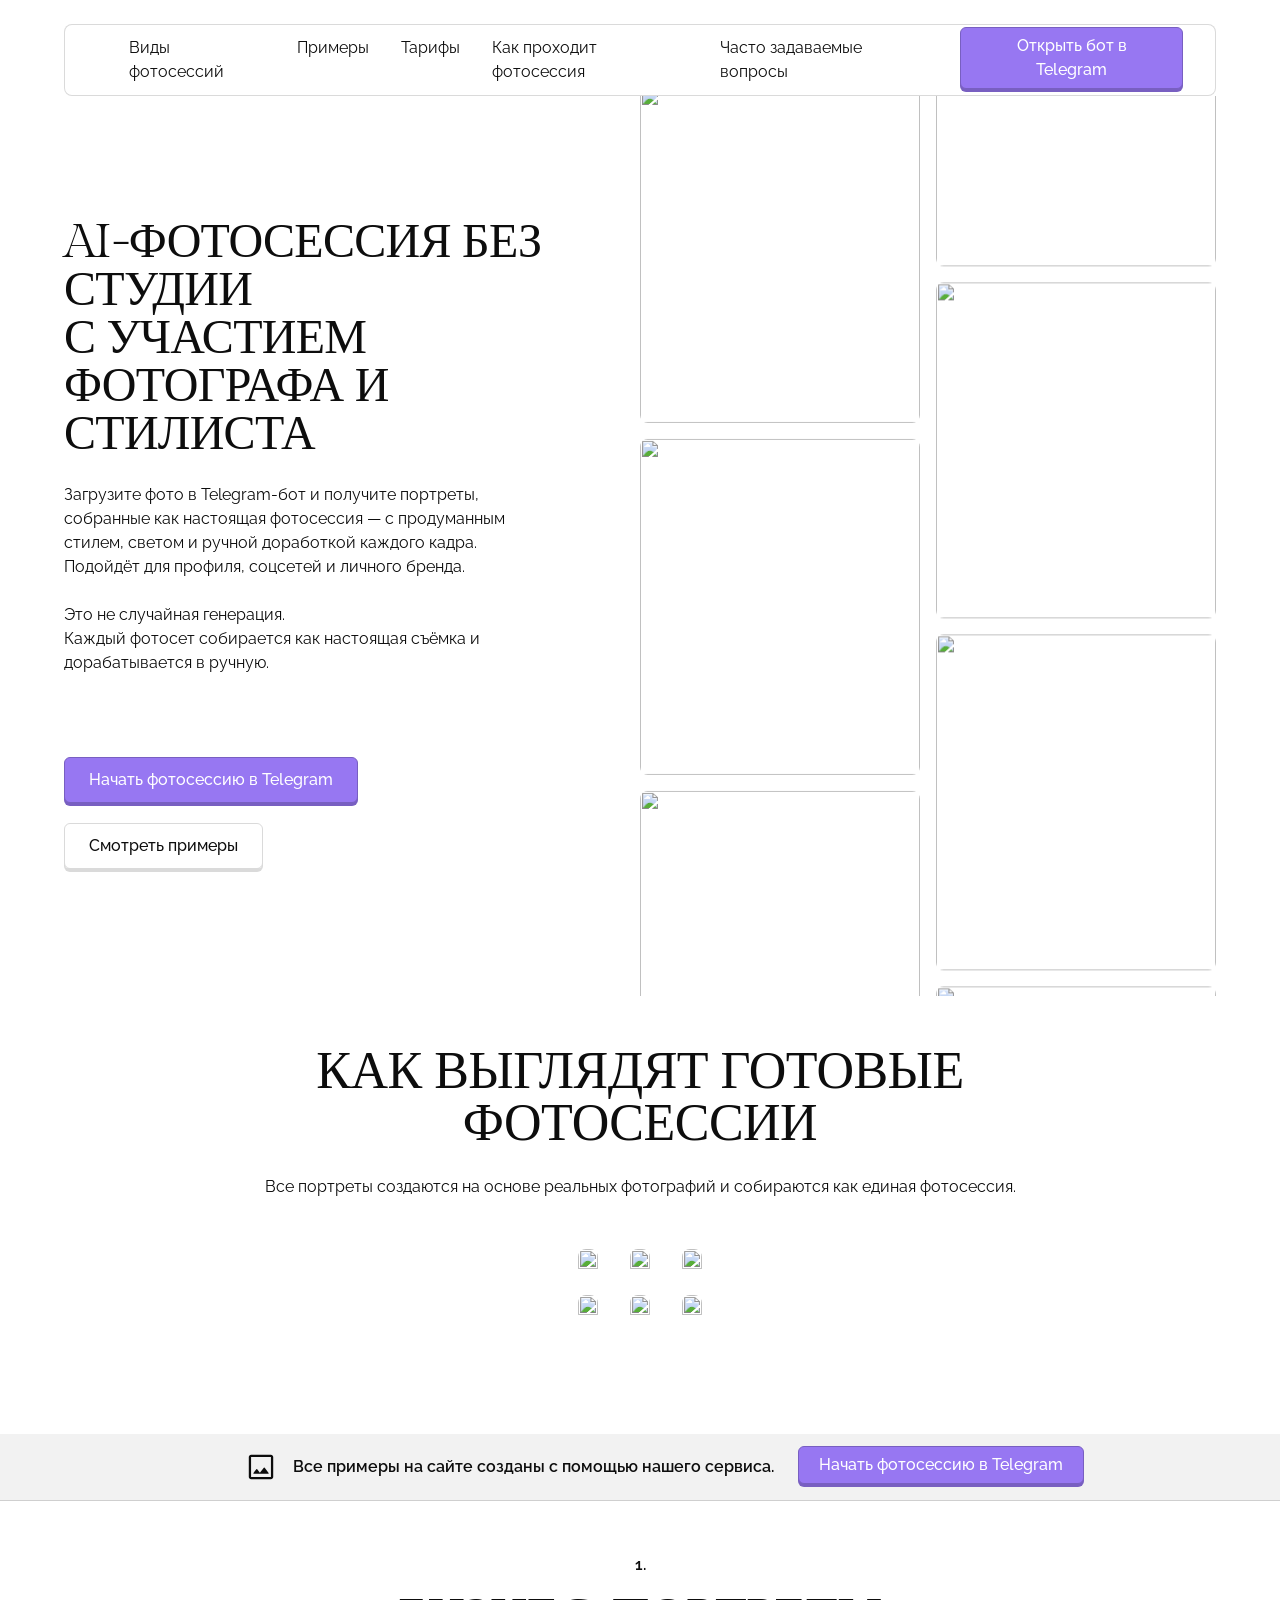
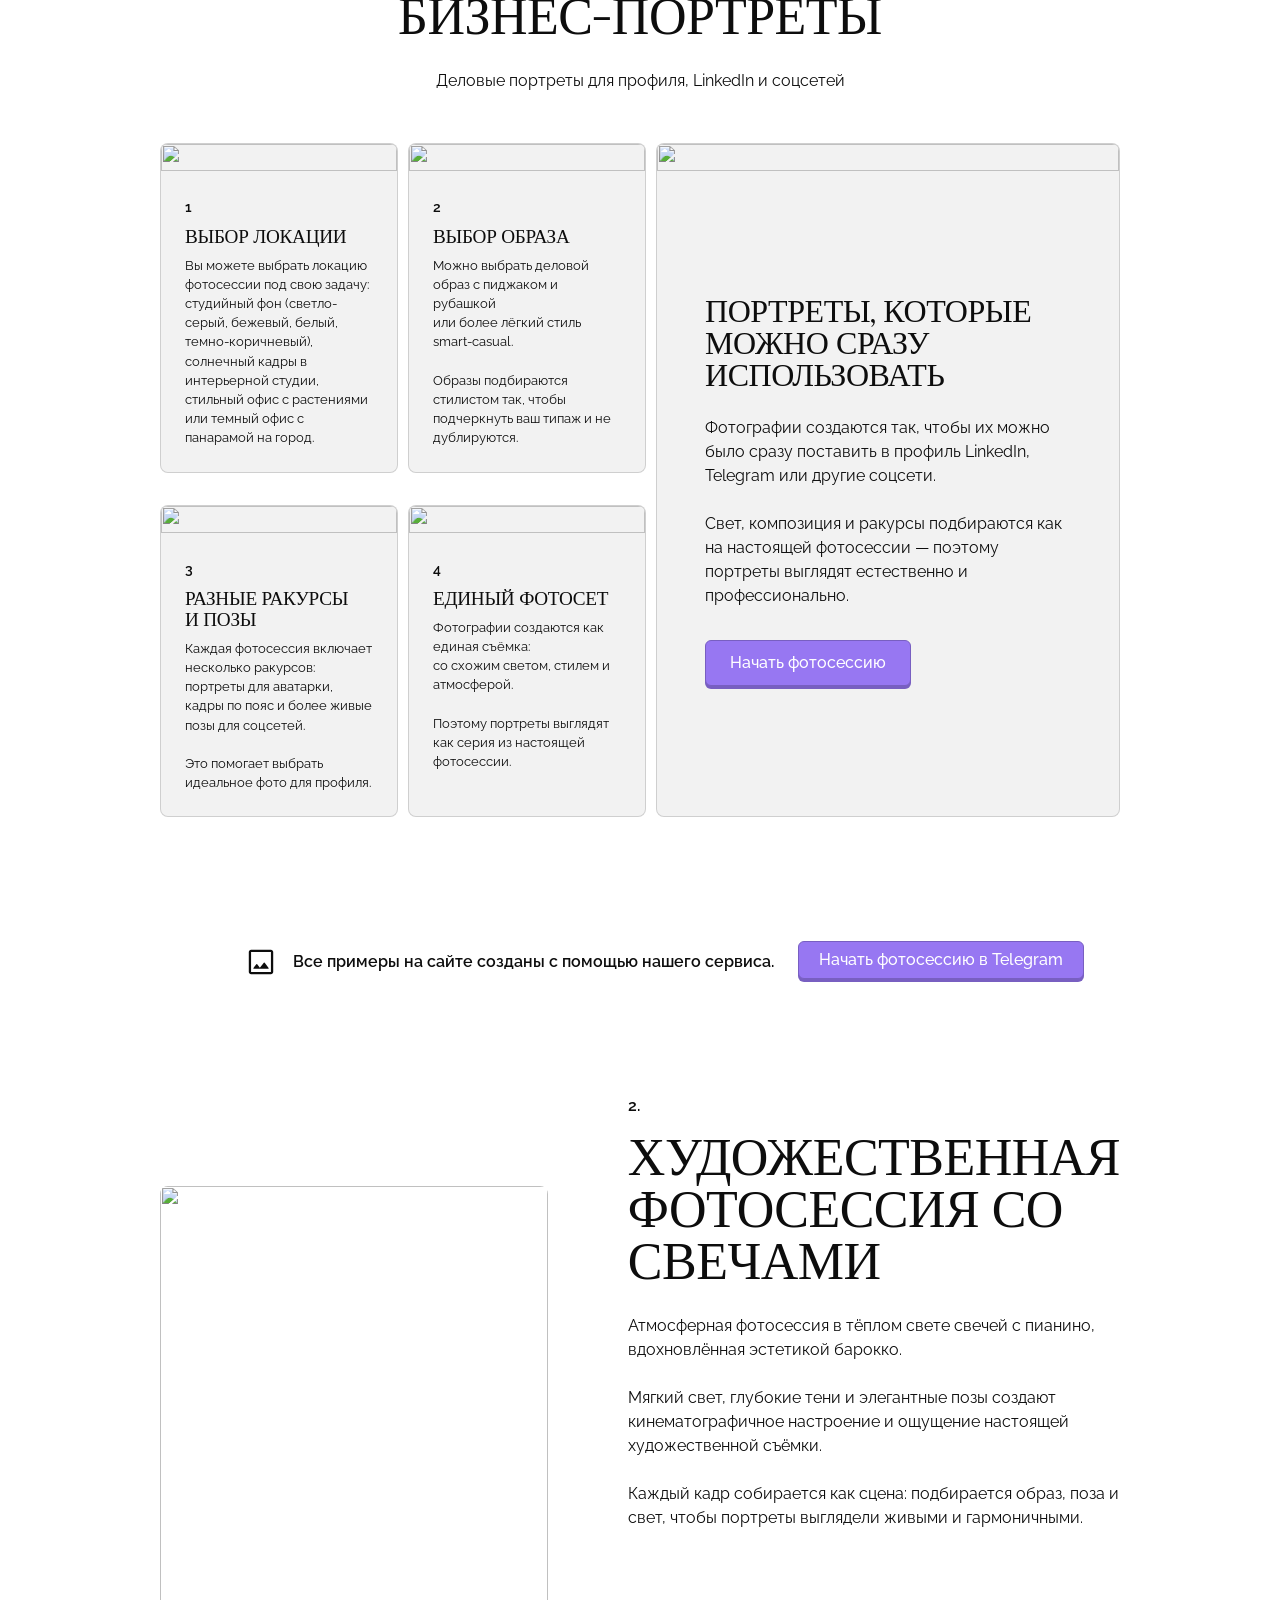
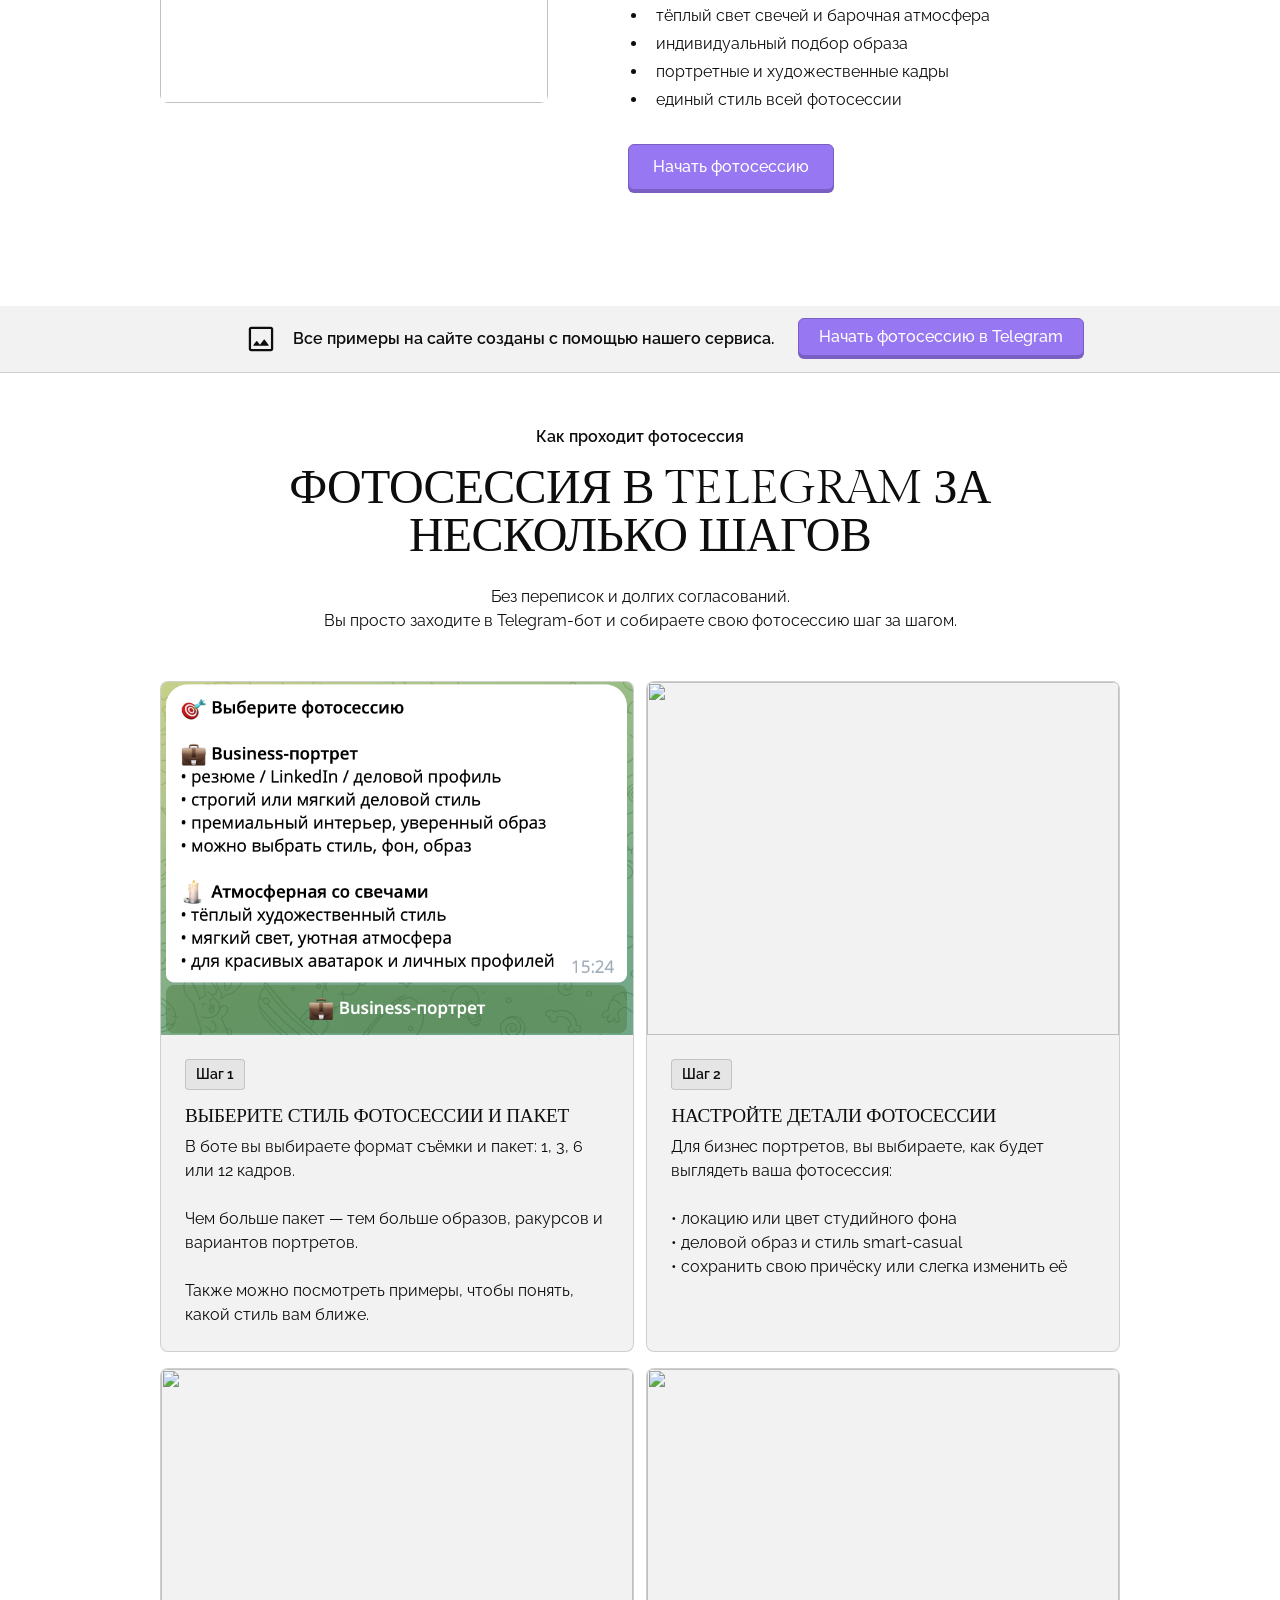
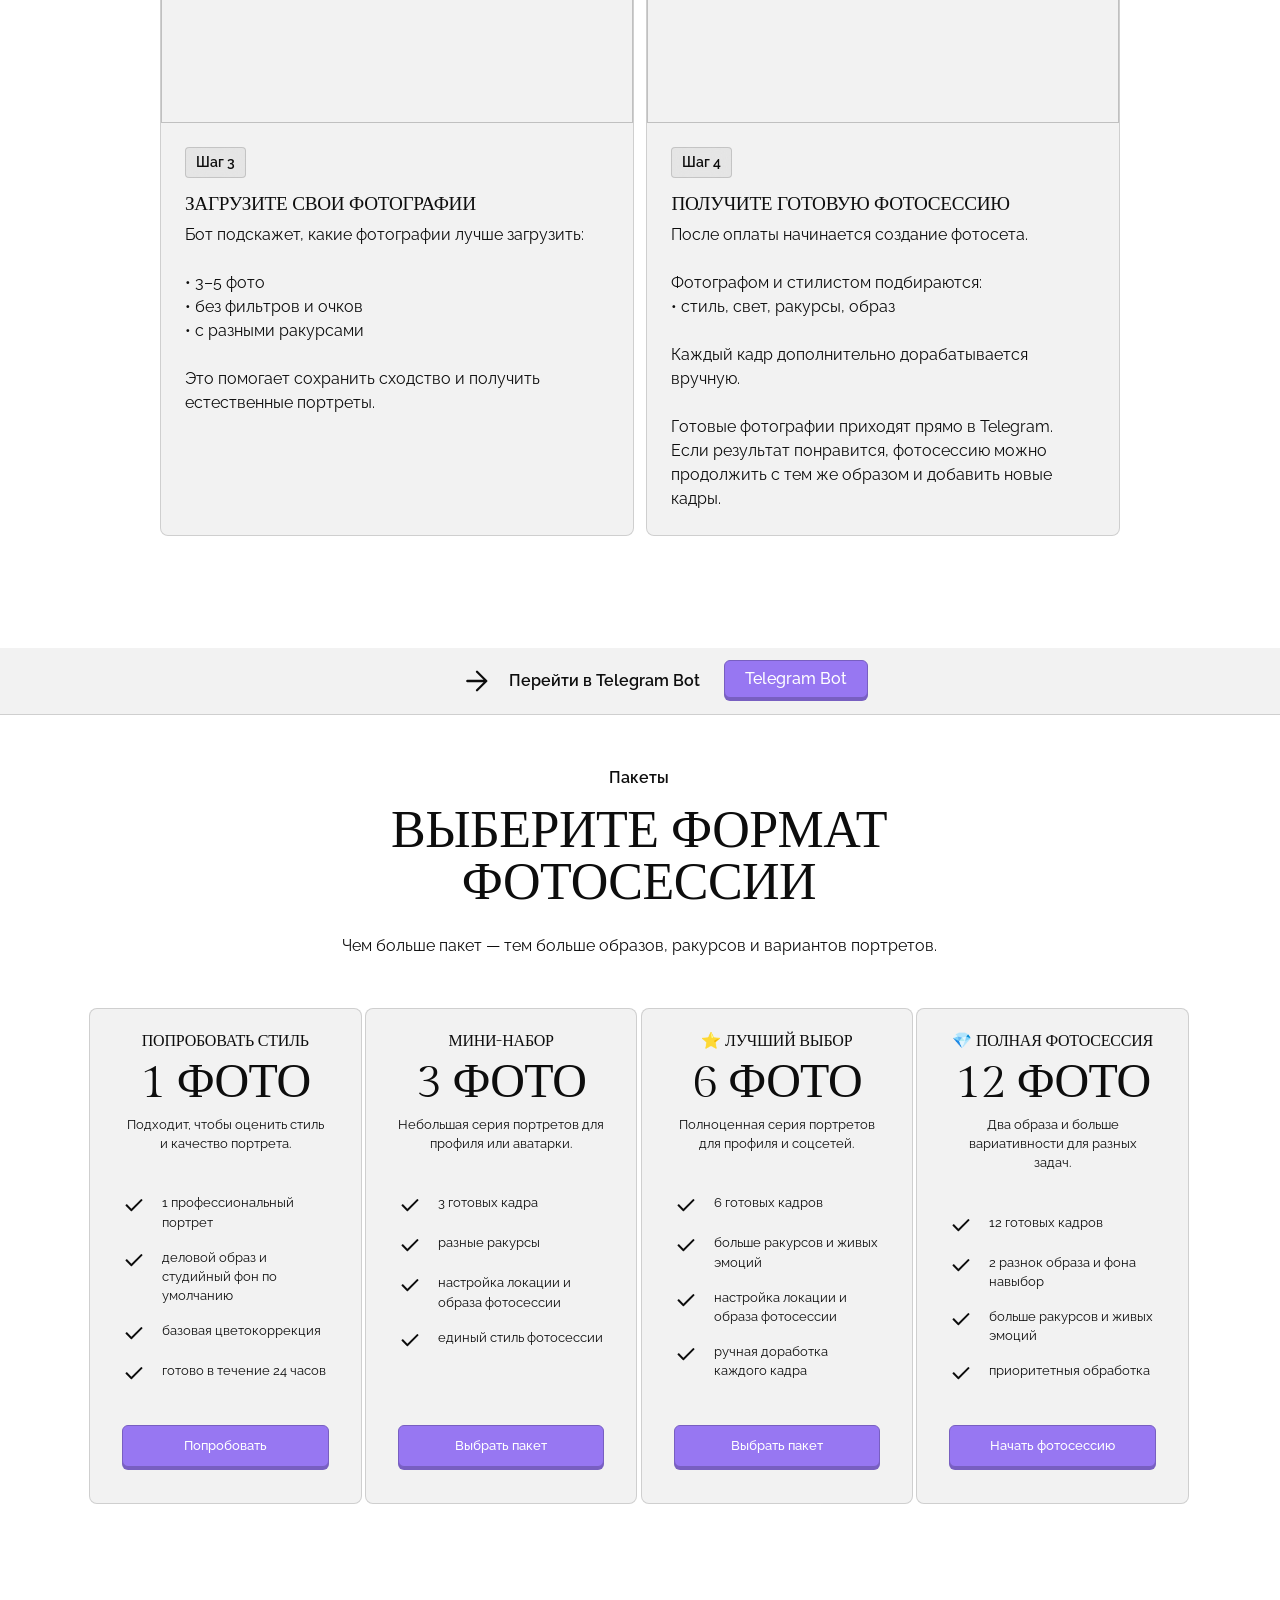
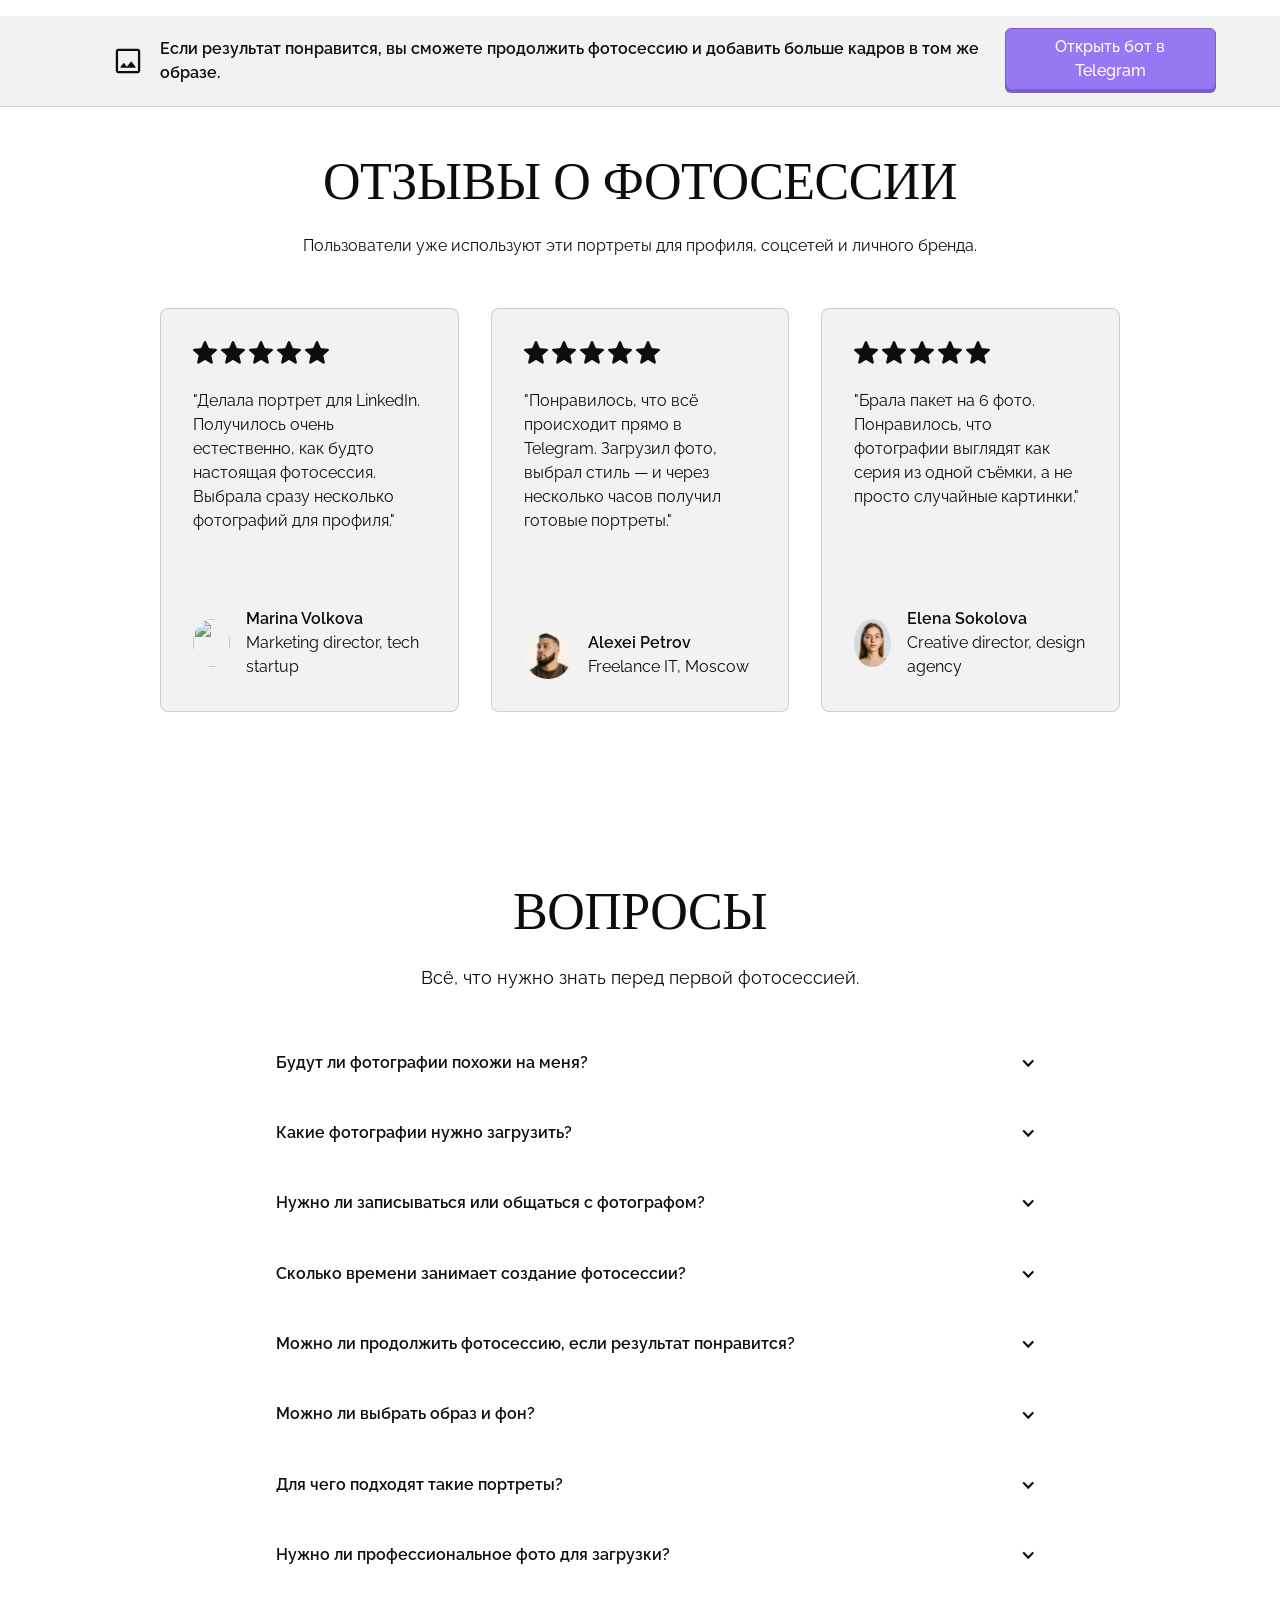
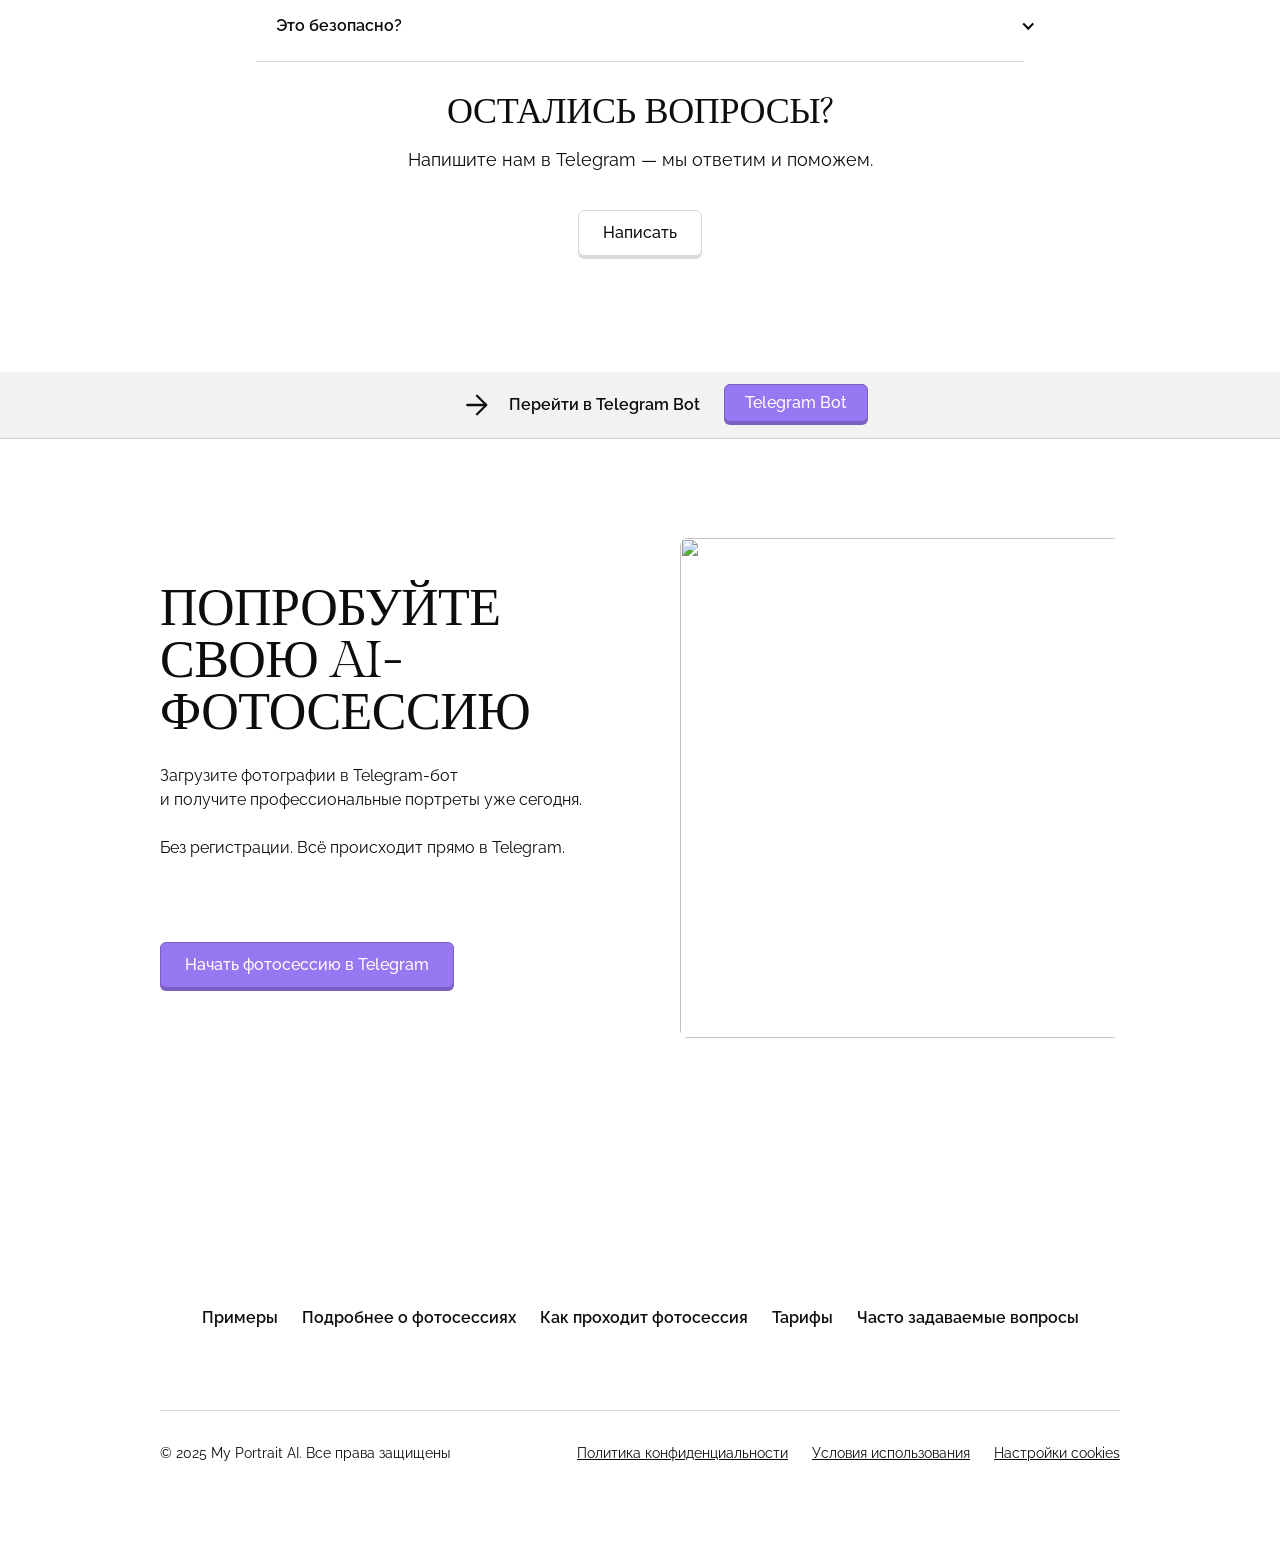
==== index.html @ 707c8210 "first commit" ====
<!doctype html>
<!-- saved from url=(0050)https://ekaterinas-sublime-site-4357b6.webflow.io/ -->
<html
  data-wf-domain="ekaterinas-sublime-site-4357b6.webflow.io"
  data-wf-page="69b23bfc92235defbf7c71d0"
  data-wf-site="69b23bfb92235defbf7c718c"
  data-wf-status="1"
  class="w-mod-js w-mod-ix w-mod-ix3"
>
  <head>
    <meta http-equiv="Content-Type" content="text/html; charset=UTF-8" />
    <style>
      .wf-force-outline-none[tabindex="-1"]:focus {
        outline: none;
      }
    </style>
    <title>Екатерина's Sublime Site</title>
    <meta content="width=device-width, initial-scale=1" name="viewport" />
    <meta content="Webflow" name="generator" />
    <link
      href="./Екатерина&#39;s Sublime Site_files/ekaterinas-sublime-site-4357b6.webflow.shared.d69b3212a.css"
      rel="stylesheet"
      type="text/css"
      integrity="sha384-1psyEqMc+QN7KKIRLb9+osqgpLfpocuu9thCKETKTWvB2XGjxds3gNKUhiPZKUjK"
      crossorigin="anonymous"
    />
    <script type="text/javascript">
      !(function (o, c) {
        var n = c.documentElement,
          t = " w-mod-";
        ((n.className += t + "js"),
          ("ontouchstart" in o ||
            (o.DocumentTouch && c instanceof DocumentTouch)) &&
            (n.className += t + "touch"));
      })(window, document);
    </script>
    <link
      href="https://cdn.prod.website-files.com/69b23bfb92235defbf7c718c/69b23bfc92235defbf7c7219_favicon.png"
      rel="shortcut icon"
      type="image/x-icon"
    />
    <link
      href="https://cdn.prod.website-files.com/69b23bfb92235defbf7c718c/69b23bfc92235defbf7c721a_webclip.png"
      rel="apple-touch-icon"
    />
    <!-- Keep this css code to improve the font quality-->
    <style>
      * {
        -webkit-font-smoothing: antialiased;
        -moz-osx-font-smoothing: grayscale;
        -o-font-smoothing: antialiased;
      }
    </style>
  </head>
  <body>
    <div class="page-wrapper">
      <div class="global-styles">
        <div class="style-overrides w-embed">
          <style>
            /* Ensure all elements inherit the color from its parent */
            a,
            .w-input,
            .w-select,
            .w-tab-link,
            .w-nav-link,
            .w-nav-brand,
            .w-dropdown-btn,
            .w-dropdown-toggle,
            .w-slider-arrow-left,
            .w-slider-arrow-right,
            .w-dropdown-link {
              color: inherit;
              text-decoration: inherit;
              font-size: inherit;
            }

            /* Focus state style for keyboard navigation for the focusable elements */
            *[tabindex]:focus-visible,
            input[type="file"]:focus-visible {
              outline: 0.125rem solid #4d65ff;
              outline-offset: 0.125rem;
            }

            /* Get rid of top margin on first element in any rich text element */
            .w-richtext > :not(div):first-child,
            .w-richtext > div:first-child > :first-child {
              margin-top: 0 !important;
            }

            /* Get rid of bottom margin on last element in any rich text element */
            .w-richtext > :last-child,
            .w-richtext ol li:last-child,
            .w-richtext ul li:last-child {
              margin-bottom: 0 !important;
            }

            /* Prevent all click and hover interaction with an element */
            .pointer-events-off {
              pointer-events: none;
            }

            /* Enables all click and hover interaction with an element */
            .pointer-events-on {
              pointer-events: auto;
            }

            /* Create a class of .div-square which maintains a 1:1 dimension of a div */
            .div-square::after {
              content: "";
              display: block;
              padding-bottom: 100%;
            }

            /* Make sure containers never lose their center alignment */
            .container-medium,
            .container-small,
            .container-large {
              margin-right: auto !important;
              margin-left: auto !important;
            }

            /* Apply "..." after 3 lines of text */
            .text-style-3lines {
              display: -webkit-box;
              overflow: hidden;
              -webkit-line-clamp: 3;
              -webkit-box-orient: vertical;
            }

            /* Apply "..." after 2 lines of text */
            .text-style-2lines {
              display: -webkit-box;
              overflow: hidden;
              -webkit-line-clamp: 2;
              -webkit-box-orient: vertical;
            }

            /* Adds inline flex display */
            .display-inlineflex {
              display: inline-flex;
            }

            /* These classes are never overwritten */
            .hide {
              display: none !important;
            }

            /* Remove default Webflow chevron from form select */
            select {
              -webkit-appearance: none;
            }

            @media screen and (max-width: 991px) {
              .hide,
              .hide-tablet {
                display: none !important;
              }
            }
            @media screen and (max-width: 767px) {
              .hide-mobile-landscape {
                display: none !important;
              }
            }
            @media screen and (max-width: 479px) {
              .hide-mobile {
                display: none !important;
              }
            }

            .margin-0 {
              margin: 0rem !important;
            }

            .padding-0 {
              padding: 0rem !important;
            }

            .spacing-clean {
              padding: 0rem !important;
              margin: 0rem !important;
            }

            .margin-top {
              margin-right: 0rem !important;
              margin-bottom: 0rem !important;
              margin-left: 0rem !important;
            }

            .padding-top {
              padding-right: 0rem !important;
              padding-bottom: 0rem !important;
              padding-left: 0rem !important;
            }

            .margin-right {
              margin-top: 0rem !important;
              margin-bottom: 0rem !important;
              margin-left: 0rem !important;
            }

            .padding-right {
              padding-top: 0rem !important;
              padding-bottom: 0rem !important;
              padding-left: 0rem !important;
            }

            .margin-bottom {
              margin-top: 0rem !important;
              margin-right: 0rem !important;
              margin-left: 0rem !important;
            }

            .padding-bottom {
              padding-top: 0rem !important;
              padding-right: 0rem !important;
              padding-left: 0rem !important;
            }

            .margin-left {
              margin-top: 0rem !important;
              margin-right: 0rem !important;
              margin-bottom: 0rem !important;
            }

            .padding-left {
              padding-top: 0rem !important;
              padding-right: 0rem !important;
              padding-bottom: 0rem !important;
            }

            .margin-horizontal {
              margin-top: 0rem !important;
              margin-bottom: 0rem !important;
            }

            .padding-horizontal {
              padding-top: 0rem !important;
              padding-bottom: 0rem !important;
            }

            .margin-vertical {
              margin-right: 0rem !important;
              margin-left: 0rem !important;
            }

            .padding-vertical {
              padding-right: 0rem !important;
              padding-left: 0rem !important;
            }

            /* Apply "..." at 100% width */
            .truncate-width {
              width: 100%;
              white-space: nowrap;
              overflow: hidden;
              text-overflow: ellipsis;
            }
            /* Removes native scrollbar */
            .no-scrollbar {
              -ms-overflow-style: none;
              overflow: -moz-scrollbars-none;
            }

            .no-scrollbar::-webkit-scrollbar {
              display: none;
            }
          </style>
        </div>
        <div class="fonts w-embed">
          <style>
            @import url("https://fonts.googleapis.com/css?family=Gilda%20Display:400");
          </style>
          <style>
            @import url("https://fonts.googleapis.com/css?family=Raleway:400,500");
          </style>
        </div>
        <div class="color-schemes w-embed">
          <style>
            .color-scheme-1 {
            }

            .color-scheme-2 {
              --color-scheme-1--text: var(--color-scheme-2--text);
              --color-scheme-1--background: var(--color-scheme-2--background);
              --color-scheme-1--foreground: var(--color-scheme-2--foreground);
              --color-scheme-1--border: var(--color-scheme-2--border);
              --color-scheme-1--accent: var(--color-scheme-2--accent);
            }

            .color-scheme-3 {
              --color-scheme-1--text: var(--color-scheme-3--text);
              --color-scheme-1--background: var(--color-scheme-3--background);
              --color-scheme-1--foreground: var(--color-scheme-3--foreground);
              --color-scheme-1--border: var(--color-scheme-3--border);
              --color-scheme-1--accent: var(--color-scheme-3--accent);
            }

            .color-scheme-4 {
              --color-scheme-1--text: var(--color-scheme-4--text);
              --color-scheme-1--background: var(--color-scheme-4--background);
              --color-scheme-1--foreground: var(--color-scheme-4--foreground);
              --color-scheme-1--border: var(--color-scheme-4--border);
              --color-scheme-1--accent: var(--color-scheme-4--accent);
            }

            .color-scheme-5 {
              --color-scheme-1--text: var(--color-scheme-5--text);
              --color-scheme-1--background: var(--color-scheme-5--background);
              --color-scheme-1--foreground: var(--color-scheme-5--foreground);
              --color-scheme-1--border: var(--color-scheme-5--border);
              --color-scheme-1--accent: var(--color-scheme-5--accent);
            }

            .color-scheme-6 {
              --color-scheme-1--text: var(--color-scheme-6--text);
              --color-scheme-1--background: var(--color-scheme-6--background);
              --color-scheme-1--foreground: var(--color-scheme-6--foreground);
              --color-scheme-1--border: var(--color-scheme-6--border);
              --color-scheme-1--accent: var(--color-scheme-6--accent);
            }

            .color-scheme-7 {
              --color-scheme-1--text: var(--color-scheme-7--text);
              --color-scheme-1--background: var(--color-scheme-7--background);
              --color-scheme-1--foreground: var(--color-scheme-7--foreground);
              --color-scheme-1--border: var(--color-scheme-7--border);
              --color-scheme-1--accent: var(--color-scheme-7--accent);
            }

            .color-scheme-8 {
              --color-scheme-1--text: var(--color-scheme-8--text);
              --color-scheme-1--background: var(--color-scheme-8--background);
              --color-scheme-1--foreground: var(--color-scheme-8--foreground);
              --color-scheme-1--border: var(--color-scheme-8--border);
              --color-scheme-1--accent: var(--color-scheme-8--accent);
            }

            .w-slider-dot {
              background-color: var(--color-scheme-1--text);
              opacity: 0.2;
            }

            .w-slider-dot.w-active {
              background-color: var(--color-scheme-1--text);
              opacity: 1;
            }

            /* Override .w-slider-nav-invert styles */
            .w-slider-nav-invert .w-slider-dot {
              background-color: var(--color-scheme-1--text) !important;
              opacity: 0.2 !important;
            }

            .w-slider-nav-invert .w-slider-dot.w-active {
              background-color: var(--color-scheme-1--text) !important;
              opacity: 1 !important;
            }
          </style>
        </div>
      </div>
      <div
        data-collapse="medium"
        data-animation="default"
        data-duration="400"
        data-easing="ease"
        data-easing2="ease"
        role="banner"
        class="navbar13_component delete-this-class color-scheme-6 w-nav"
      >
        <div class="navbar13_container">
          <a
            href="https://ekaterinas-sublime-site-4357b6.webflow.io/#"
            class="navbar13_logo-link w-nav-brand"
            ><img
              sizes="66px"
              height="44px"
              alt=""
              src="./Екатерина&#39;s Sublime Site_files/69b23ccb515d479d4444e007_relume-828391.png"
              loading="eager"
              srcset="
                https://cdn.prod.website-files.com/69b23bfb92235defbf7c718c/69b23ccb515d479d4444e007_relume-828391-p-500.png   500w,
                https://cdn.prod.website-files.com/69b23bfb92235defbf7c718c/69b23ccb515d479d4444e007_relume-828391-p-800.png   800w,
                https://cdn.prod.website-files.com/69b23bfb92235defbf7c718c/69b23ccb515d479d4444e007_relume-828391-p-1080.png 1080w,
                https://cdn.prod.website-files.com/69b23bfb92235defbf7c718c/69b23ccb515d479d4444e007_relume-828391.png        1536w
              "
              class="navbar13_logo"
          /></a>
          <nav
            role="navigation"
            id="w-node-_5f6bf725-7bb9-bc20-d218-20cb5a5f5658-5a5f5643"
            class="navbar13_menu w-nav-menu"
          >
            <div class="navbar13_menu-link-wrapper">
              <a href="#types" class="navbar13_link w-nav-link"
                >Виды фотосессий</a
              ><a href="#example" class="navbar13_link w-nav-link">Примеры</a
              ><a href="#tariff" class="navbar13_link w-nav-link">Тарифы</a
              ><a href="#photo-shoot-steps" class="navbar13_link w-nav-link"
                >Как проходит фотосессия</a
              ><a href="#questions" class="navbar13_link w-nav-link"
                >Часто задаваемые вопросы</a
              >
            </div>
          </nav>
          <div
            id="w-node-_5f6bf725-7bb9-bc20-d218-20cb5a5f566c-5a5f5643"
            class="navbar13_button-wrapper"
          >
            <a
              href="https://t.me/myportrait_ai_bot"
              target="_blank"
              class="button is-small w-button"
              >Открыть бот в Telegram</a
            >
            <div
              class="navbar13_menu-button w-nav-button"
              style="-webkit-user-select: text"
              aria-label="menu"
              role="button"
              tabindex="0"
              aria-controls="w-nav-overlay-0"
              aria-haspopup="menu"
              aria-expanded="false"
            >
              <div class="menu-icon2">
                <div class="menu-icon2_line-top"></div>
                <div class="menu-icon2_line-middle">
                  <div class="menu-icon1_line-middle-inner"></div>
                </div>
                <div class="menu-icon2_line-bottom"></div>
              </div>
            </div>
          </div>
        </div>
        <div class="w-nav-overlay" data-wf-ignore="" id="w-nav-overlay-0"></div>
      </div>
      <main class="main-wrapper">
        <header
          data-w-id="26de5010-ed25-604e-8ed6-b7bf98430f5e"
          class="section_header76"
        >
          <div class="w-layout-grid header76_component">
            <div
              id="w-node-_26de5010-ed25-604e-8ed6-b7bf98430f60-bf7c71d0"
              class="header76_content-left"
            >
              <div class="margin-bottom margin-small">
                <h1 class="heading-style-h1">
                  AI-фотосессия без студии<br />с участием фотографа и стилиста
                </h1>
              </div>
              <p class="text-size-medium">
                Загрузите фото в Telegram-бот и получите портреты, собранные как
                настоящая фотосессия — с продуманным стилем, светом и ручной
                доработкой каждого кадра.<br />Подойдёт для профиля, соцсетей и
                личного бренда.<br /><br />Это не случайная генерация.<br />Каждый
                фотосет собирается как настоящая съёмка и дорабатывается в
                ручную.
              </p>
              <div class="margin-top margin-medium">
                <div class="button-group">
                  <a
                    href="https://t.me/myportrait_ai_bot"
                    target="_blank"
                    class="button w-button"
                    >Начать фотосессию в Telegram</a
                  ><a
                    href="https://ekaterinas-sublime-site-4357b6.webflow.io/#example"
                    class="button is-secondary w-button"
                    >Смотреть примеры</a
                  >
                </div>
              </div>
            </div>
            <div class="header76_content-right">
              <div class="header76_images-layout">
                <div
                  class="header76_image-list-left"
                  style="
                    transform: translate3d(0px, -0.6383%, 0px);
                    transform-style: preserve-3d;
                    translate: none;
                    rotate: none;
                    scale: none;
                    will-change: transform;
                  "
                >
                  <div
                    id="w-node-_26de5010-ed25-604e-8ed6-b7bf98430f79-bf7c71d0"
                    class="header76_image-list"
                  >
                    <div
                      id="w-node-_26de5010-ed25-604e-8ed6-b7bf98430f7a-bf7c71d0"
                      class="header76_image-wrapper"
                    >
                      <img
                        id="w-node-_26de5010-ed25-604e-8ed6-b7bf98430f7b-bf7c71d0"
                        sizes="(max-width: 666px) 100vw, 666px"
                        alt=""
                        src="./Екатерина&#39;s Sublime Site_files/69b23cd384f008a9f996e24e_relume-827900.png"
                        loading="eager"
                        srcset="
                          https://cdn.prod.website-files.com/69b23bfb92235defbf7c718c/69b23cd384f008a9f996e24e_relume-827900-p-500.png 500w,
                          https://cdn.prod.website-files.com/69b23bfb92235defbf7c718c/69b23cd384f008a9f996e24e_relume-827900.png       666w
                        "
                        class="header76_image"
                      />
                    </div>
                    <div
                      id="w-node-_26de5010-ed25-604e-8ed6-b7bf98430f7c-bf7c71d0"
                      class="header76_image-wrapper"
                    >
                      <img
                        sizes="(max-width: 667px) 100vw, 667px"
                        srcset="
                          https://cdn.prod.website-files.com/69b23bfb92235defbf7c718c/69b23cd05ab048e9d03b869c_relume-827908-p-500.png 500w,
                          https://cdn.prod.website-files.com/69b23bfb92235defbf7c718c/69b23cd05ab048e9d03b869c_relume-827908.png       667w
                        "
                        alt=""
                        src="./Екатерина&#39;s Sublime Site_files/69b23cd05ab048e9d03b869c_relume-827908.png"
                        loading="eager"
                        class="header76_image"
                      />
                    </div>
                    <div
                      id="w-node-_26de5010-ed25-604e-8ed6-b7bf98430f7e-bf7c71d0"
                      class="header76_image-wrapper"
                    >
                      <img
                        id="w-node-_26de5010-ed25-604e-8ed6-b7bf98430f7f-bf7c71d0"
                        sizes="(max-width: 668px) 100vw, 668px"
                        alt=""
                        src="./Екатерина&#39;s Sublime Site_files/69b23ce54f3e16bb9f2b69ee_relume-827914.png"
                        loading="eager"
                        srcset="
                          https://cdn.prod.website-files.com/69b23bfb92235defbf7c718c/69b23ce54f3e16bb9f2b69ee_relume-827914-p-500.png 500w,
                          https://cdn.prod.website-files.com/69b23bfb92235defbf7c718c/69b23ce54f3e16bb9f2b69ee_relume-827914.png       668w
                        "
                        class="header76_image"
                      />
                    </div>
                    <div class="header76_image-wrapper">
                      <img
                        id="w-node-_26de5010-ed25-604e-8ed6-b7bf98430f82-bf7c71d0"
                        sizes="(max-width: 670px) 100vw, 670px"
                        alt=""
                        src="./Екатерина&#39;s Sublime Site_files/69b23ce86ce74682c1abf040_relume-827911.png"
                        loading="eager"
                        srcset="
                          https://cdn.prod.website-files.com/69b23bfb92235defbf7c718c/69b23ce86ce74682c1abf040_relume-827911-p-500.png 500w,
                          https://cdn.prod.website-files.com/69b23bfb92235defbf7c718c/69b23ce86ce74682c1abf040_relume-827911.png       670w
                        "
                        class="header76_image"
                      />
                    </div>
                    <div
                      id="w-node-_26de5010-ed25-604e-8ed6-b7bf98430f83-bf7c71d0"
                      class="header76_image-wrapper"
                    >
                      <img
                        id="w-node-_26de5010-ed25-604e-8ed6-b7bf98430f84-bf7c71d0"
                        sizes="(max-width: 667px) 100vw, 667px"
                        alt=""
                        src="./Екатерина&#39;s Sublime Site_files/69b23ce0b15e092eb2b1e6e8_relume-827915.png"
                        loading="eager"
                        srcset="
                          https://cdn.prod.website-files.com/69b23bfb92235defbf7c718c/69b23ce0b15e092eb2b1e6e8_relume-827915-p-500.png 500w,
                          https://cdn.prod.website-files.com/69b23bfb92235defbf7c718c/69b23ce0b15e092eb2b1e6e8_relume-827915.png       667w
                        "
                        class="header76_image"
                      />
                    </div>
                    <div
                      id="w-node-_26de5010-ed25-604e-8ed6-b7bf98430f85-bf7c71d0"
                      class="header76_image-wrapper"
                    >
                      <img
                        id="w-node-_26de5010-ed25-604e-8ed6-b7bf98430f86-bf7c71d0"
                        sizes="(max-width: 669px) 100vw, 669px"
                        alt=""
                        src="./Екатерина&#39;s Sublime Site_files/69b23ccfdc921b84e88d28cf_relume-827913.png"
                        loading="eager"
                        srcset="
                          https://cdn.prod.website-files.com/69b23bfb92235defbf7c718c/69b23ccfdc921b84e88d28cf_relume-827913-p-500.png 500w,
                          https://cdn.prod.website-files.com/69b23bfb92235defbf7c718c/69b23ccfdc921b84e88d28cf_relume-827913.png       669w
                        "
                        class="header76_image"
                      />
                    </div>
                  </div>
                  <div class="header76_image-list">
                    <div
                      id="w-node-bed469f1-bc79-b8c0-aef6-b458f424ca70-bf7c71d0"
                      class="header76_image-wrapper"
                    >
                      <img
                        id="w-node-bed469f1-bc79-b8c0-aef6-b458f424ca71-bf7c71d0"
                        sizes="(max-width: 666px) 100vw, 666px"
                        alt=""
                        src="./Екатерина&#39;s Sublime Site_files/69b23cd384f008a9f996e24e_relume-827900.png"
                        loading="eager"
                        srcset="
                          https://cdn.prod.website-files.com/69b23bfb92235defbf7c718c/69b23cd384f008a9f996e24e_relume-827900-p-500.png 500w,
                          https://cdn.prod.website-files.com/69b23bfb92235defbf7c718c/69b23cd384f008a9f996e24e_relume-827900.png       666w
                        "
                        class="header76_image"
                      />
                    </div>
                    <div
                      id="w-node-bed469f1-bc79-b8c0-aef6-b458f424ca72-bf7c71d0"
                      class="header76_image-wrapper"
                    >
                      <img
                        sizes="(max-width: 667px) 100vw, 667px"
                        srcset="
                          https://cdn.prod.website-files.com/69b23bfb92235defbf7c718c/69b23cd05ab048e9d03b869c_relume-827908-p-500.png 500w,
                          https://cdn.prod.website-files.com/69b23bfb92235defbf7c718c/69b23cd05ab048e9d03b869c_relume-827908.png       667w
                        "
                        alt=""
                        src="./Екатерина&#39;s Sublime Site_files/69b23cd05ab048e9d03b869c_relume-827908.png"
                        loading="eager"
                        class="header76_image"
                      />
                    </div>
                    <div
                      id="w-node-bed469f1-bc79-b8c0-aef6-b458f424ca74-bf7c71d0"
                      class="header76_image-wrapper"
                    >
                      <img
                        id="w-node-bed469f1-bc79-b8c0-aef6-b458f424ca75-bf7c71d0"
                        sizes="(max-width: 668px) 100vw, 668px"
                        alt=""
                        src="./Екатерина&#39;s Sublime Site_files/69b23ce54f3e16bb9f2b69ee_relume-827914.png"
                        loading="eager"
                        srcset="
                          https://cdn.prod.website-files.com/69b23bfb92235defbf7c718c/69b23ce54f3e16bb9f2b69ee_relume-827914-p-500.png 500w,
                          https://cdn.prod.website-files.com/69b23bfb92235defbf7c718c/69b23ce54f3e16bb9f2b69ee_relume-827914.png       668w
                        "
                        class="header76_image"
                      />
                    </div>
                    <div class="header76_image-wrapper">
                      <img
                        id="w-node-bed469f1-bc79-b8c0-aef6-b458f424ca77-bf7c71d0"
                        sizes="(max-width: 670px) 100vw, 670px"
                        alt=""
                        src="./Екатерина&#39;s Sublime Site_files/69b23ce86ce74682c1abf040_relume-827911.png"
                        loading="eager"
                        srcset="
                          https://cdn.prod.website-files.com/69b23bfb92235defbf7c718c/69b23ce86ce74682c1abf040_relume-827911-p-500.png 500w,
                          https://cdn.prod.website-files.com/69b23bfb92235defbf7c718c/69b23ce86ce74682c1abf040_relume-827911.png       670w
                        "
                        class="header76_image"
                      />
                    </div>
                    <div
                      id="w-node-bed469f1-bc79-b8c0-aef6-b458f424ca78-bf7c71d0"
                      class="header76_image-wrapper"
                    >
                      <img
                        id="w-node-bed469f1-bc79-b8c0-aef6-b458f424ca79-bf7c71d0"
                        sizes="(max-width: 667px) 100vw, 667px"
                        alt=""
                        src="./Екатерина&#39;s Sublime Site_files/69b23ce0b15e092eb2b1e6e8_relume-827915.png"
                        loading="eager"
                        srcset="
                          https://cdn.prod.website-files.com/69b23bfb92235defbf7c718c/69b23ce0b15e092eb2b1e6e8_relume-827915-p-500.png 500w,
                          https://cdn.prod.website-files.com/69b23bfb92235defbf7c718c/69b23ce0b15e092eb2b1e6e8_relume-827915.png       667w
                        "
                        class="header76_image"
                      />
                    </div>
                    <div
                      id="w-node-bed469f1-bc79-b8c0-aef6-b458f424ca7a-bf7c71d0"
                      class="header76_image-wrapper"
                    >
                      <img
                        id="w-node-bed469f1-bc79-b8c0-aef6-b458f424ca7b-bf7c71d0"
                        sizes="(max-width: 669px) 100vw, 669px"
                        alt=""
                        src="./Екатерина&#39;s Sublime Site_files/69b23ccfdc921b84e88d28cf_relume-827913.png"
                        loading="eager"
                        srcset="
                          https://cdn.prod.website-files.com/69b23bfb92235defbf7c718c/69b23ccfdc921b84e88d28cf_relume-827913-p-500.png 500w,
                          https://cdn.prod.website-files.com/69b23bfb92235defbf7c718c/69b23ccfdc921b84e88d28cf_relume-827913.png       669w
                        "
                        class="header76_image"
                      />
                    </div>
                  </div>
                </div>
                <div
                  class="header76_image-list-right"
                  style="
                    transform: translate3d(0px, -43.3946%, 0px);
                    transform-style: preserve-3d;
                    translate: none;
                    rotate: none;
                    scale: none;
                    will-change: transform;
                  "
                >
                  <div
                    id="w-node-_26de5010-ed25-604e-8ed6-b7bf98430f88-bf7c71d0"
                    class="header76_image-list"
                  >
                    <div
                      id="w-node-_26de5010-ed25-604e-8ed6-b7bf98430f89-bf7c71d0"
                      class="header76_image-wrapper"
                    >
                      <img
                        id="w-node-_26de5010-ed25-604e-8ed6-b7bf98430f8a-bf7c71d0"
                        sizes="(max-width: 668px) 100vw, 668px"
                        alt=""
                        src="./Екатерина&#39;s Sublime Site_files/69b23ce61b5b8fa9bf09fa2f_relume-827926.png"
                        loading="eager"
                        srcset="
                          https://cdn.prod.website-files.com/69b23bfb92235defbf7c718c/69b23ce61b5b8fa9bf09fa2f_relume-827926-p-500.png 500w,
                          https://cdn.prod.website-files.com/69b23bfb92235defbf7c718c/69b23ce61b5b8fa9bf09fa2f_relume-827926.png       668w
                        "
                        class="header76_image"
                      />
                    </div>
                    <div
                      id="w-node-_26de5010-ed25-604e-8ed6-b7bf98430f8b-bf7c71d0"
                      class="header76_image-wrapper"
                    >
                      <img
                        id="w-node-_26de5010-ed25-604e-8ed6-b7bf98430f8c-bf7c71d0"
                        sizes="(max-width: 669px) 100vw, 669px"
                        alt=""
                        src="./Екатерина&#39;s Sublime Site_files/69b23ce3a2fdac5efabd16e5_relume-827927.png"
                        loading="eager"
                        srcset="
                          https://cdn.prod.website-files.com/69b23bfb92235defbf7c718c/69b23ce3a2fdac5efabd16e5_relume-827927-p-500.png 500w,
                          https://cdn.prod.website-files.com/69b23bfb92235defbf7c718c/69b23ce3a2fdac5efabd16e5_relume-827927.png       669w
                        "
                        class="header76_image"
                      />
                    </div>
                    <div
                      id="w-node-_26de5010-ed25-604e-8ed6-b7bf98430f8d-bf7c71d0"
                      class="header76_image-wrapper"
                    >
                      <img
                        id="w-node-_26de5010-ed25-604e-8ed6-b7bf98430f8e-bf7c71d0"
                        sizes="(max-width: 667px) 100vw, 667px"
                        alt=""
                        src="./Екатерина&#39;s Sublime Site_files/69b23cf544390829b5d4aa9f_relume-827919.png"
                        loading="eager"
                        srcset="
                          https://cdn.prod.website-files.com/69b23bfb92235defbf7c718c/69b23cf544390829b5d4aa9f_relume-827919-p-500.png 500w,
                          https://cdn.prod.website-files.com/69b23bfb92235defbf7c718c/69b23cf544390829b5d4aa9f_relume-827919.png       667w
                        "
                        class="header76_image"
                      />
                    </div>
                    <div
                      id="w-node-_26de5010-ed25-604e-8ed6-b7bf98430f90-bf7c71d0"
                      class="header76_image-wrapper"
                    >
                      <img
                        id="w-node-_26de5010-ed25-604e-8ed6-b7bf98430f91-bf7c71d0"
                        sizes="(max-width: 667px) 100vw, 667px"
                        alt=""
                        src="./Екатерина&#39;s Sublime Site_files/69b23cde6c499ee913fed4df_relume-827920.png"
                        loading="eager"
                        srcset="
                          https://cdn.prod.website-files.com/69b23bfb92235defbf7c718c/69b23cde6c499ee913fed4df_relume-827920-p-500.png 500w,
                          https://cdn.prod.website-files.com/69b23bfb92235defbf7c718c/69b23cde6c499ee913fed4df_relume-827920.png       667w
                        "
                        class="header76_image"
                      />
                    </div>
                    <div
                      id="w-node-_26de5010-ed25-604e-8ed6-b7bf98430f92-bf7c71d0"
                      class="header76_image-wrapper"
                    >
                      <img
                        id="w-node-_26de5010-ed25-604e-8ed6-b7bf98430f93-bf7c71d0"
                        sizes="(max-width: 665px) 100vw, 665px"
                        alt=""
                        src="./Екатерина&#39;s Sublime Site_files/69b23cdd7c55edb9d993ec7f_relume-827928.png"
                        loading="eager"
                        srcset="
                          https://cdn.prod.website-files.com/69b23bfb92235defbf7c718c/69b23cdd7c55edb9d993ec7f_relume-827928-p-500.png 500w,
                          https://cdn.prod.website-files.com/69b23bfb92235defbf7c718c/69b23cdd7c55edb9d993ec7f_relume-827928.png       665w
                        "
                        class="header76_image"
                      />
                    </div>
                    <div
                      id="w-node-_26de5010-ed25-604e-8ed6-b7bf98430f94-bf7c71d0"
                      class="header76_image-wrapper"
                    >
                      <img
                        id="w-node-_26de5010-ed25-604e-8ed6-b7bf98430f95-bf7c71d0"
                        sizes="(max-width: 668px) 100vw, 668px"
                        alt=""
                        src="./Екатерина&#39;s Sublime Site_files/69b23ce948be9bdc7704c171_relume-827922.png"
                        loading="eager"
                        srcset="
                          https://cdn.prod.website-files.com/69b23bfb92235defbf7c718c/69b23ce948be9bdc7704c171_relume-827922-p-500.png 500w,
                          https://cdn.prod.website-files.com/69b23bfb92235defbf7c718c/69b23ce948be9bdc7704c171_relume-827922.png       668w
                        "
                        class="header76_image"
                      />
                    </div>
                  </div>
                  <div class="header76_image-list">
                    <div
                      id="w-node-_2bc8b5b9-3b94-95f8-d348-9cb8a36846d1-bf7c71d0"
                      class="header76_image-wrapper"
                    >
                      <img
                        id="w-node-_2bc8b5b9-3b94-95f8-d348-9cb8a36846d2-bf7c71d0"
                        sizes="(max-width: 668px) 100vw, 668px"
                        alt=""
                        src="./Екатерина&#39;s Sublime Site_files/69b23ce61b5b8fa9bf09fa2f_relume-827926.png"
                        loading="eager"
                        srcset="
                          https://cdn.prod.website-files.com/69b23bfb92235defbf7c718c/69b23ce61b5b8fa9bf09fa2f_relume-827926-p-500.png 500w,
                          https://cdn.prod.website-files.com/69b23bfb92235defbf7c718c/69b23ce61b5b8fa9bf09fa2f_relume-827926.png       668w
                        "
                        class="header76_image"
                      />
                    </div>
                    <div
                      id="w-node-_2bc8b5b9-3b94-95f8-d348-9cb8a36846d3-bf7c71d0"
                      class="header76_image-wrapper"
                    >
                      <img
                        id="w-node-_2bc8b5b9-3b94-95f8-d348-9cb8a36846d4-bf7c71d0"
                        sizes="(max-width: 669px) 100vw, 669px"
                        alt=""
                        src="./Екатерина&#39;s Sublime Site_files/69b23ce3a2fdac5efabd16e5_relume-827927.png"
                        loading="eager"
                        srcset="
                          https://cdn.prod.website-files.com/69b23bfb92235defbf7c718c/69b23ce3a2fdac5efabd16e5_relume-827927-p-500.png 500w,
                          https://cdn.prod.website-files.com/69b23bfb92235defbf7c718c/69b23ce3a2fdac5efabd16e5_relume-827927.png       669w
                        "
                        class="header76_image"
                      />
                    </div>
                    <div
                      id="w-node-_2bc8b5b9-3b94-95f8-d348-9cb8a36846d5-bf7c71d0"
                      class="header76_image-wrapper"
                    >
                      <img
                        id="w-node-_2bc8b5b9-3b94-95f8-d348-9cb8a36846d6-bf7c71d0"
                        sizes="(max-width: 667px) 100vw, 667px"
                        alt=""
                        src="./Екатерина&#39;s Sublime Site_files/69b23cf544390829b5d4aa9f_relume-827919.png"
                        loading="eager"
                        srcset="
                          https://cdn.prod.website-files.com/69b23bfb92235defbf7c718c/69b23cf544390829b5d4aa9f_relume-827919-p-500.png 500w,
                          https://cdn.prod.website-files.com/69b23bfb92235defbf7c718c/69b23cf544390829b5d4aa9f_relume-827919.png       667w
                        "
                        class="header76_image"
                      />
                    </div>
                    <div
                      id="w-node-_2bc8b5b9-3b94-95f8-d348-9cb8a36846d7-bf7c71d0"
                      class="header76_image-wrapper"
                    >
                      <img
                        id="w-node-_2bc8b5b9-3b94-95f8-d348-9cb8a36846d8-bf7c71d0"
                        sizes="(max-width: 667px) 100vw, 667px"
                        alt=""
                        src="./Екатерина&#39;s Sublime Site_files/69b23cde6c499ee913fed4df_relume-827920.png"
                        loading="eager"
                        srcset="
                          https://cdn.prod.website-files.com/69b23bfb92235defbf7c718c/69b23cde6c499ee913fed4df_relume-827920-p-500.png 500w,
                          https://cdn.prod.website-files.com/69b23bfb92235defbf7c718c/69b23cde6c499ee913fed4df_relume-827920.png       667w
                        "
                        class="header76_image"
                      />
                    </div>
                    <div
                      id="w-node-_2bc8b5b9-3b94-95f8-d348-9cb8a36846d9-bf7c71d0"
                      class="header76_image-wrapper"
                    >
                      <img
                        id="w-node-_2bc8b5b9-3b94-95f8-d348-9cb8a36846da-bf7c71d0"
                        sizes="(max-width: 665px) 100vw, 665px"
                        alt=""
                        src="./Екатерина&#39;s Sublime Site_files/69b23cdd7c55edb9d993ec7f_relume-827928.png"
                        loading="eager"
                        srcset="
                          https://cdn.prod.website-files.com/69b23bfb92235defbf7c718c/69b23cdd7c55edb9d993ec7f_relume-827928-p-500.png 500w,
                          https://cdn.prod.website-files.com/69b23bfb92235defbf7c718c/69b23cdd7c55edb9d993ec7f_relume-827928.png       665w
                        "
                        class="header76_image"
                      />
                    </div>
                    <div
                      id="w-node-_2bc8b5b9-3b94-95f8-d348-9cb8a36846db-bf7c71d0"
                      class="header76_image-wrapper"
                    >
                      <img
                        id="w-node-_2bc8b5b9-3b94-95f8-d348-9cb8a36846dc-bf7c71d0"
                        sizes="(max-width: 668px) 100vw, 668px"
                        alt=""
                        src="./Екатерина&#39;s Sublime Site_files/69b23ce948be9bdc7704c171_relume-827922.png"
                        loading="eager"
                        srcset="
                          https://cdn.prod.website-files.com/69b23bfb92235defbf7c718c/69b23ce948be9bdc7704c171_relume-827922-p-500.png 500w,
                          https://cdn.prod.website-files.com/69b23bfb92235defbf7c718c/69b23ce948be9bdc7704c171_relume-827922.png       668w
                        "
                        class="header76_image"
                      />
                    </div>
                  </div>
                </div>
              </div>
            </div>
          </div>
        </header>
        <section class="section_gallery5">
          <div class="padding-global">
            <div class="container-large">
              <div class="padding-section-large">
                <div class="gallery5_component">
                  <div class="margin-bottom margin-xxlarge">
                    <div class="text-align-center">
                      <div class="max-width-large align-center">
                        <div class="margin-bottom margin-small">
                          <h2 id="example" class="heading-style-h2">
                            Как выглядят готовые фотосессии
                          </h2>
                        </div>
                        <p class="text-size-medium">
                          Все портреты создаются на основе реальных фотографий и
                          собираются как единая фотосессия.
                        </p>
                      </div>
                    </div>
                  </div>
                  <div class="w-layout-grid gallery5_grid-list">
                    <div class="w-layout-grid gallery5_row">
                      <a
                        href="https://ekaterinas-sublime-site-4357b6.webflow.io/#"
                        id="w-node-_26de5010-ed25-604e-8ed6-b7bf98430fa5-bf7c71d0"
                        class="gallery5_lightbox-link w-inline-block w-lightbox"
                        aria-label="open lightbox"
                        aria-haspopup="dialog"
                        ><div class="gallery5_image-wrapper">
                          <img
                            sizes="(max-width: 665px) 100vw, 665px"
                            srcset="
                              https://cdn.prod.website-files.com/69b23bfb92235defbf7c718c/69b23cdd7c55edb9d993ec7f_relume-827928-p-500.png 500w,
                              https://cdn.prod.website-files.com/69b23bfb92235defbf7c718c/69b23cdd7c55edb9d993ec7f_relume-827928.png       665w
                            "
                            alt=""
                            src="./Екатерина&#39;s Sublime Site_files/69b23cdd7c55edb9d993ec7f_relume-827928.png"
                            loading="eager"
                            class="gallery5_image-aspect-ratio-auto"
                          />
                        </div>
                        <script type="application/json" class="w-json">
                          {
                            "items": [],
                            "group": ""
                          }
                        </script></a
                      ><a
                        href="https://ekaterinas-sublime-site-4357b6.webflow.io/#"
                        id="w-node-_26de5010-ed25-604e-8ed6-b7bf98430fa8-bf7c71d0"
                        class="gallery5_lightbox-link w-inline-block w-lightbox"
                        aria-label="open lightbox"
                        aria-haspopup="dialog"
                        ><div class="gallery5_image-wrapper">
                          <img
                            sizes="(max-width: 1792px) 100vw, 1792px"
                            srcset="
                              https://cdn.prod.website-files.com/69b23bfb92235defbf7c718c/69b23cd2829adb1efbd325fc_relume-828339-p-500.jpeg   500w,
                              https://cdn.prod.website-files.com/69b23bfb92235defbf7c718c/69b23cd2829adb1efbd325fc_relume-828339-p-800.jpeg   800w,
                              https://cdn.prod.website-files.com/69b23bfb92235defbf7c718c/69b23cd2829adb1efbd325fc_relume-828339-p-1080.jpeg 1080w,
                              https://cdn.prod.website-files.com/69b23bfb92235defbf7c718c/69b23cd2829adb1efbd325fc_relume-828339-p-1600.jpeg 1600w,
                              https://cdn.prod.website-files.com/69b23bfb92235defbf7c718c/69b23cd2829adb1efbd325fc_relume-828339.jpeg        1792w
                            "
                            alt=""
                            src="./Екатерина&#39;s Sublime Site_files/69b23cd2829adb1efbd325fc_relume-828339.jpeg"
                            loading="eager"
                            class="gallery5_image-aspect-ratio-auto"
                          />
                        </div>
                        <script type="application/json" class="w-json">
                          {
                            "items": [],
                            "group": ""
                          }
                        </script></a
                      ><a
                        href="https://ekaterinas-sublime-site-4357b6.webflow.io/#"
                        id="w-node-_26de5010-ed25-604e-8ed6-b7bf98430fab-bf7c71d0"
                        class="gallery5_lightbox-link w-inline-block w-lightbox"
                        aria-label="open lightbox"
                        aria-haspopup="dialog"
                        ><div class="gallery5_image-wrapper">
                          <img
                            sizes="(max-width: 1792px) 100vw, 1792px"
                            srcset="
                              https://cdn.prod.website-files.com/69b23bfb92235defbf7c718c/69b23cda814528d045a232b7_relume-828341-p-500.jpeg   500w,
                              https://cdn.prod.website-files.com/69b23bfb92235defbf7c718c/69b23cda814528d045a232b7_relume-828341-p-800.jpeg   800w,
                              https://cdn.prod.website-files.com/69b23bfb92235defbf7c718c/69b23cda814528d045a232b7_relume-828341-p-1080.jpeg 1080w,
                              https://cdn.prod.website-files.com/69b23bfb92235defbf7c718c/69b23cda814528d045a232b7_relume-828341-p-1600.jpeg 1600w,
                              https://cdn.prod.website-files.com/69b23bfb92235defbf7c718c/69b23cda814528d045a232b7_relume-828341.jpeg        1792w
                            "
                            alt=""
                            src="./Екатерина&#39;s Sublime Site_files/69b23cda814528d045a232b7_relume-828341.jpeg"
                            loading="eager"
                            class="gallery5_image-aspect-ratio-auto"
                          />
                        </div>
                        <script type="application/json" class="w-json">
                          {
                            "items": [],
                            "group": ""
                          }
                        </script></a
                      >
                    </div>
                    <div class="w-layout-grid gallery5_row">
                      <a
                        href="https://ekaterinas-sublime-site-4357b6.webflow.io/#"
                        id="w-node-_26de5010-ed25-604e-8ed6-b7bf98430faf-bf7c71d0"
                        class="gallery5_lightbox-link w-inline-block w-lightbox"
                        aria-label="open lightbox"
                        aria-haspopup="dialog"
                        ><div class="gallery5_image-wrapper">
                          <img
                            sizes="(max-width: 1792px) 100vw, 1792px"
                            srcset="
                              https://cdn.prod.website-files.com/69b23bfb92235defbf7c718c/69b23cd94b64761f460d34cd_relume-828340-p-500.jpeg   500w,
                              https://cdn.prod.website-files.com/69b23bfb92235defbf7c718c/69b23cd94b64761f460d34cd_relume-828340-p-800.jpeg   800w,
                              https://cdn.prod.website-files.com/69b23bfb92235defbf7c718c/69b23cd94b64761f460d34cd_relume-828340-p-1080.jpeg 1080w,
                              https://cdn.prod.website-files.com/69b23bfb92235defbf7c718c/69b23cd94b64761f460d34cd_relume-828340-p-1600.jpeg 1600w,
                              https://cdn.prod.website-files.com/69b23bfb92235defbf7c718c/69b23cd94b64761f460d34cd_relume-828340.jpeg        1792w
                            "
                            alt=""
                            src="./Екатерина&#39;s Sublime Site_files/69b23cd94b64761f460d34cd_relume-828340.jpeg"
                            loading="eager"
                            class="gallery5_image-aspect-ratio-auto"
                          />
                        </div>
                        <script type="application/json" class="w-json">
                          {
                            "items": [],
                            "group": ""
                          }
                        </script></a
                      ><a
                        href="https://ekaterinas-sublime-site-4357b6.webflow.io/#"
                        id="w-node-_26de5010-ed25-604e-8ed6-b7bf98430fb2-bf7c71d0"
                        class="gallery5_lightbox-link w-inline-block w-lightbox"
                        aria-label="open lightbox"
                        aria-haspopup="dialog"
                        ><div class="gallery5_image-wrapper">
                          <img
                            sizes="(max-width: 1792px) 100vw, 1792px"
                            srcset="
                              https://cdn.prod.website-files.com/69b23bfb92235defbf7c718c/69b23ce1710a5d1e7f92e082_relume-828342-p-500.jpeg   500w,
                              https://cdn.prod.website-files.com/69b23bfb92235defbf7c718c/69b23ce1710a5d1e7f92e082_relume-828342-p-800.jpeg   800w,
                              https://cdn.prod.website-files.com/69b23bfb92235defbf7c718c/69b23ce1710a5d1e7f92e082_relume-828342-p-1080.jpeg 1080w,
                              https://cdn.prod.website-files.com/69b23bfb92235defbf7c718c/69b23ce1710a5d1e7f92e082_relume-828342-p-1600.jpeg 1600w,
                              https://cdn.prod.website-files.com/69b23bfb92235defbf7c718c/69b23ce1710a5d1e7f92e082_relume-828342.jpeg        1792w
                            "
                            alt=""
                            src="./Екатерина&#39;s Sublime Site_files/69b23ce1710a5d1e7f92e082_relume-828342.jpeg"
                            loading="eager"
                            class="gallery5_image-aspect-ratio-auto"
                          />
                        </div>
                        <script type="application/json" class="w-json">
                          {
                            "items": [],
                            "group": ""
                          }
                        </script></a
                      ><a
                        href="https://ekaterinas-sublime-site-4357b6.webflow.io/#"
                        id="w-node-_26de5010-ed25-604e-8ed6-b7bf98430fb5-bf7c71d0"
                        class="gallery5_lightbox-link w-inline-block w-lightbox"
                        aria-label="open lightbox"
                        aria-haspopup="dialog"
                        ><div class="gallery5_image-wrapper">
                          <img
                            sizes="(max-width: 1792px) 100vw, 1792px"
                            srcset="
                              https://cdn.prod.website-files.com/69b23bfb92235defbf7c718c/69b23ce2761738a312750f6c_relume-828348-p-500.jpeg   500w,
                              https://cdn.prod.website-files.com/69b23bfb92235defbf7c718c/69b23ce2761738a312750f6c_relume-828348-p-800.jpeg   800w,
                              https://cdn.prod.website-files.com/69b23bfb92235defbf7c718c/69b23ce2761738a312750f6c_relume-828348-p-1080.jpeg 1080w,
                              https://cdn.prod.website-files.com/69b23bfb92235defbf7c718c/69b23ce2761738a312750f6c_relume-828348-p-1600.jpeg 1600w,
                              https://cdn.prod.website-files.com/69b23bfb92235defbf7c718c/69b23ce2761738a312750f6c_relume-828348.jpeg        1792w
                            "
                            alt=""
                            src="./Екатерина&#39;s Sublime Site_files/69b23ce2761738a312750f6c_relume-828348.jpeg"
                            loading="eager"
                            class="gallery5_image-aspect-ratio-auto"
                          />
                        </div>
                        <script type="application/json" class="w-json">
                          {
                            "items": [],
                            "group": ""
                          }
                        </script></a
                      >
                    </div>
                  </div>
                </div>
              </div>
            </div>
          </div>
        </section>
        <section class="banner7_component">
          <div class="padding-global">
            <div class="banner7_content-wrapper">
              <div class="banner7_content">
                <div class="banner7_icon-wrapper">
                  <div class="icon-1x1-small w-embed">
                    <svg
                      xmlns="http://www.w3.org/2000/svg"
                      width="100%"
                      height="100%"
                      viewBox="0 -960 960 960"
                    >
                      <path
                        fill="currentColor"
                        d="M182.15-114.02q-27.6 0-47.86-20.27-20.27-20.26-20.27-47.86v-595.7q0-27.7 20.27-48.03 20.26-20.34 47.86-20.34h595.7q27.7 0 48.03 20.34 20.34 20.33 20.34 48.03v595.7q0 27.6-20.34 47.86-20.33 20.27-48.03 20.27h-595.7Zm0-68.13h595.7v-595.7h-595.7v595.7Zm0 0v-595.7 595.7Zm84.57-92.7h427.56q10.06 0 14.73-9.1 4.66-9.11-1.05-18.25l-116.29-156q-5.55-6.71-13.71-6.83-8.16-.12-13.63 6.83L446-305.59 366.91-414.2q-5.79-6.95-13.95-6.83-8.16.12-13.63 6.83l-85.29 112q-6.71 9.14-2.05 18.25 4.67 9.1 14.73 9.1Z"
                      ></path>
                    </svg>
                  </div>
                </div>
                <div class="banner7_text-wrapper">
                  <div class="text-weight-semibold">
                    Все примеры на сайте созданы с помощью нашего сервиса.
                  </div>
                </div>
                <div class="button-group">
                  <a
                    href="https://t.me/myportrait_ai_bot"
                    target="_blank"
                    class="button is-small w-button"
                    >Начать фотосессию в Telegram</a
                  >
                </div>
              </div>
            </div>
          </div>
        </section>
        <section class="section_layout375">
          <div class="padding-global">
            <div class="container-large">
              <div class="padding-section-large">
                <div class="layout375_component">
                  <div class="margin-bottom margin-xxlarge">
                    <div class="text-align-center">
                      <div class="max-width-large align-center">
                        <div class="margin-bottom margin-xsmall">
                          <div class="text-style-tagline">1.</div>
                        </div>
                        <div class="margin-bottom margin-small">
                          <h2 id="types" class="heading-style-h2">
                            Бизнес-портреты
                          </h2>
                        </div>
                        <p class="text-size-medium">
                          Деловые портреты для профиля, LinkedIn и соцсетей
                        </p>
                      </div>
                    </div>
                  </div>
                  <div class="w-layout-grid layout375_grid-list">
                    <div
                      id="w-node-_26de5010-ed25-604e-8ed6-b7bf98430fd9-bf7c71d0"
                      class="w-layout-grid layout375_row"
                    >
                      <div class="layout375_card-small">
                        <div
                          id="w-node-_26de5010-ed25-604e-8ed6-b7bf98430fdb-bf7c71d0"
                          class="layout375_card-small-image-wrapper"
                        >
                          <img
                            sizes="(max-width: 1792px) 100vw, 1792px"
                            srcset="
                              https://cdn.prod.website-files.com/69b23bfb92235defbf7c718c/69b23cdb0714d90974324ad4_relume-828166-p-500.jpeg   500w,
                              https://cdn.prod.website-files.com/69b23bfb92235defbf7c718c/69b23cdb0714d90974324ad4_relume-828166-p-800.jpeg   800w,
                              https://cdn.prod.website-files.com/69b23bfb92235defbf7c718c/69b23cdb0714d90974324ad4_relume-828166-p-1080.jpeg 1080w,
                              https://cdn.prod.website-files.com/69b23bfb92235defbf7c718c/69b23cdb0714d90974324ad4_relume-828166-p-1600.jpeg 1600w,
                              https://cdn.prod.website-files.com/69b23bfb92235defbf7c718c/69b23cdb0714d90974324ad4_relume-828166.jpeg        1792w
                            "
                            alt=""
                            src="./Екатерина&#39;s Sublime Site_files/69b23cdb0714d90974324ad4_relume-828166.jpeg"
                            loading="eager"
                            class="layout375_card-small-image-aspect-ratio-auto"
                          />
                        </div>
                        <div class="layout375_card-small-content">
                          <div class="layout375_card-small-content-top">
                            <div class="margin-bottom margin-xxsmall">
                              <div class="tag is-text">1</div>
                            </div>
                            <div class="margin-bottom margin-xxsmall">
                              <h3 class="heading-style-h5">Выбор локации</h3>
                            </div>
                            <p class="style-20">
                              Вы можете выбрать локацию фотосессии под свою
                              задачу: студийный фон (светло-серый, бежевый,
                              белый, темно-коричневый), солнечный кадры в
                              интерьерной студии, стильный офис с растениями или
                              темный офис с панарамой на город.
                            </p>
                          </div>
                        </div>
                      </div>
                      <div class="layout375_card-small">
                        <div
                          id="w-node-_26de5010-ed25-604e-8ed6-b7bf98430fe8-bf7c71d0"
                          class="layout375_card-small-image-wrapper"
                        >
                          <img
                            sizes="(max-width: 666px) 100vw, 666px"
                            srcset="
                              https://cdn.prod.website-files.com/69b23bfb92235defbf7c718c/69b23cebda15ab92818a9524_relume-828175-p-500.png 500w,
                              https://cdn.prod.website-files.com/69b23bfb92235defbf7c718c/69b23cebda15ab92818a9524_relume-828175.png       666w
                            "
                            alt=""
                            src="./Екатерина&#39;s Sublime Site_files/69b23cebda15ab92818a9524_relume-828175.png"
                            loading="eager"
                            class="layout375_card-small-image-aspect-ratio-auto"
                          />
                        </div>
                        <div class="layout375_card-small-content">
                          <div class="layout375_card-small-content-top">
                            <div class="margin-bottom margin-xxsmall">
                              <div class="tag is-text">2</div>
                            </div>
                            <div class="margin-bottom margin-xxsmall">
                              <h3 class="heading-style-h5">Выбор образа</h3>
                            </div>
                            <p class="style-20">
                              Можно выбрать деловой образ с пиджаком и
                              рубашкой<br />или более лёгкий стиль
                              smart-casual.<br /><br />Образы подбираются
                              стилистом так, чтобы подчеркнуть ваш типаж и не
                              дублируются.
                            </p>
                          </div>
                        </div>
                      </div>
                      <div class="layout375_card-small">
                        <div
                          id="w-node-_26de5010-ed25-604e-8ed6-b7bf98430ffb-bf7c71d0"
                          class="layout375_card-small-image-wrapper"
                        >
                          <img
                            sizes="(max-width: 668px) 100vw, 668px"
                            srcset="
                              https://cdn.prod.website-files.com/69b23bfb92235defbf7c718c/69b23ce54f3e16bb9f2b69ee_relume-827914-p-500.png 500w,
                              https://cdn.prod.website-files.com/69b23bfb92235defbf7c718c/69b23ce54f3e16bb9f2b69ee_relume-827914.png       668w
                            "
                            alt=""
                            src="./Екатерина&#39;s Sublime Site_files/69b23ce54f3e16bb9f2b69ee_relume-827914.png"
                            loading="eager"
                            class="layout375_card-small-image-aspect-ratio-auto"
                          />
                        </div>
                        <div class="layout375_card-small-content">
                          <div class="layout375_card-small-content-top">
                            <div class="margin-bottom margin-xxsmall">
                              <div class="tag is-text">3</div>
                            </div>
                            <div class="margin-bottom margin-xxsmall">
                              <h3 class="heading-style-h5">
                                Разные ракурсы <br />и позы
                              </h3>
                            </div>
                            <p class="style-20">
                              Каждая фотосессия включает несколько ракурсов:<br />портреты
                              для аватарки, кадры по пояс и более живые позы для
                              соцсетей.<br /><br />Это помогает выбрать
                              идеальное фото для профиля.
                            </p>
                          </div>
                        </div>
                      </div>
                      <div class="layout375_card-small">
                        <div
                          id="w-node-_26de5010-ed25-604e-8ed6-b7bf9843100e-bf7c71d0"
                          class="layout375_card-small-image-wrapper"
                        >
                          <img
                            sizes="(max-width: 669px) 100vw, 669px"
                            srcset="
                              https://cdn.prod.website-files.com/69b23bfb92235defbf7c718c/69b23ce3a2fdac5efabd16e5_relume-827927-p-500.png 500w,
                              https://cdn.prod.website-files.com/69b23bfb92235defbf7c718c/69b23ce3a2fdac5efabd16e5_relume-827927.png       669w
                            "
                            alt=""
                            src="./Екатерина&#39;s Sublime Site_files/69b23ce3a2fdac5efabd16e5_relume-827927.png"
                            loading="eager"
                            class="layout375_card-small-image-aspect-ratio-auto"
                          />
                        </div>
                        <div class="layout375_card-small-content">
                          <div class="layout375_card-small-content-top">
                            <div class="margin-bottom margin-xxsmall">
                              <div class="tag is-text">4</div>
                            </div>
                            <div class="margin-bottom margin-xxsmall">
                              <h3 class="heading-style-h5">Единый фотосет</h3>
                            </div>
                            <p class="style-20">
                              Фотографии создаются как единая съёмка:<br />со
                              схожим светом, стилем и атмосферой.<br /><br />Поэтому
                              портреты выглядят как серия из настоящей
                              фотосессии.
                            </p>
                          </div>
                        </div>
                      </div>
                      <div
                        id="w-node-_26de5010-ed25-604e-8ed6-b7bf98431020-bf7c71d0"
                        class="layout375_card-large"
                      >
                        <div
                          id="w-node-_26de5010-ed25-604e-8ed6-b7bf98431021-bf7c71d0"
                          class="layout375_card-large-image-wrapper"
                        >
                          <img
                            sizes="(max-width: 671px) 100vw, 671px"
                            srcset="
                              https://cdn.prod.website-files.com/69b23bfb92235defbf7c718c/69b23cf7ec8a7f7669fbc455_relume-828182-p-500.png 500w,
                              https://cdn.prod.website-files.com/69b23bfb92235defbf7c718c/69b23cf7ec8a7f7669fbc455_relume-828182.png       671w
                            "
                            alt=""
                            src="./Екатерина&#39;s Sublime Site_files/69b23cf7ec8a7f7669fbc455_relume-828182.png"
                            loading="eager"
                            class="layout375_card-large-image-aspect-ratio-auto"
                          />
                        </div>
                        <div class="layout375_card-large-content">
                          <div class="layout375_card-large-content-top">
                            <div class="margin-bottom margin-small">
                              <h3 class="heading-style-h3">
                                Портреты, которые можно сразу использовать
                              </h3>
                            </div>
                            <p>
                              Фотографии создаются так, чтобы их можно было
                              сразу поставить в профиль LinkedIn, Telegram или
                              другие соцсети.<br /><br />Свет, композиция и
                              ракурсы подбираются как на настоящей фотосессии —
                              поэтому портреты выглядят естественно и
                              профессионально.
                            </p>
                          </div>
                          <div class="margin-top margin-medium">
                            <div class="button-group">
                              <a
                                href="https://t.me/myportrait_ai_bot"
                                target="_blank"
                                class="button w-button"
                                >Начать фотосессию</a
                              >
                            </div>
                          </div>
                        </div>
                      </div>
                    </div>
                  </div>
                </div>
              </div>
            </div>
          </div>
        </section>
        <section class="section_layout210">
          <div class="padding-global">
            <div class="padding-global">
              <div class="banner7_content-wrapper">
                <div class="banner7_content">
                  <div class="banner7_icon-wrapper">
                    <div class="icon-1x1-small w-embed">
                      <svg
                        xmlns="http://www.w3.org/2000/svg"
                        width="100%"
                        height="100%"
                        viewBox="0 -960 960 960"
                      >
                        <path
                          fill="currentColor"
                          d="M182.15-114.02q-27.6 0-47.86-20.27-20.27-20.26-20.27-47.86v-595.7q0-27.7 20.27-48.03 20.26-20.34 47.86-20.34h595.7q27.7 0 48.03 20.34 20.34 20.33 20.34 48.03v595.7q0 27.6-20.34 47.86-20.33 20.27-48.03 20.27h-595.7Zm0-68.13h595.7v-595.7h-595.7v595.7Zm0 0v-595.7 595.7Zm84.57-92.7h427.56q10.06 0 14.73-9.1 4.66-9.11-1.05-18.25l-116.29-156q-5.55-6.71-13.71-6.83-8.16-.12-13.63 6.83L446-305.59 366.91-414.2q-5.79-6.95-13.95-6.83-8.16.12-13.63 6.83l-85.29 112q-6.71 9.14-2.05 18.25 4.67 9.1 14.73 9.1Z"
                        ></path>
                      </svg>
                    </div>
                  </div>
                  <div class="banner7_text-wrapper">
                    <div class="text-weight-semibold">
                      Все примеры на сайте созданы с помощью нашего сервиса.
                    </div>
                  </div>
                  <div class="button-group">
                    <a
                      href="https://t.me/myportrait_ai_bot"
                      target="_blank"
                      class="button is-small w-button"
                      >Начать фотосессию в Telegram</a
                    >
                  </div>
                </div>
              </div>
            </div>
            <div class="container-large">
              <div class="padding-section-large">
                <div class="layout210_component">
                  <div class="w-layout-grid layout210_content">
                    <div class="layout210_image-wrapper">
                      <img
                        sizes="(max-width: 667px) 100vw, 667px"
                        srcset="
                          https://cdn.prod.website-files.com/69b23bfb92235defbf7c718c/69b23cf398ec3d79a010ff81_relume-828154-p-500.png 500w,
                          https://cdn.prod.website-files.com/69b23bfb92235defbf7c718c/69b23cf398ec3d79a010ff81_relume-828154.png       667w
                        "
                        alt=""
                        src="./Екатерина&#39;s Sublime Site_files/69b23cf398ec3d79a010ff81_relume-828154.png"
                        loading="eager"
                        class="layout210_image-aspect-ratio-portrait"
                      />
                    </div>
                    <div
                      id="w-node-_26de5010-ed25-604e-8ed6-b7bf9843103a-bf7c71d0"
                      class="layout210_content-right"
                    >
                      <div class="margin-bottom margin-xsmall">
                        <div class="text-style-tagline">2.</div>
                      </div>
                      <div class="margin-bottom margin-small">
                        <h2 class="heading-style-h2">
                          Художественная фотосессия со свечами
                        </h2>
                      </div>
                      <div class="margin-bottom margin-small">
                        <p class="text-size-medium">
                          Атмосферная фотосессия в тёплом свете свечей с
                          пианино, вдохновлённая эстетикой барокко.<br /><br />Мягкий
                          свет, глубокие тени и элегантные позы создают
                          кинематографичное настроение и ощущение настоящей
                          художественной съёмки.<br /><br />Каждый кадр
                          собирается как сцена: подбирается образ, поза и свет,
                          чтобы портреты выглядели живыми и гармоничными.
                        </p>
                      </div>
                      <ul role="list" class="layout210_list">
                        <li class="layout210_item">
                          <p>тёплый свет свечей и барочная атмосфера</p>
                        </li>
                        <li class="layout210_item">
                          <p>индивидуальный подбор образа</p>
                        </li>
                        <li class="layout210_item">
                          <p>портретные и художественные кадры</p>
                        </li>
                        <li class="layout210_item">
                          <p>единый стиль всей фотосессии</p>
                        </li>
                      </ul>
                      <div class="margin-top margin-medium">
                        <div class="button-group">
                          <a
                            href="https://t.me/myportrait_ai_bot"
                            target="_blank"
                            class="button w-button"
                            >Начать фотосессию</a
                          >
                        </div>
                      </div>
                    </div>
                  </div>
                </div>
              </div>
            </div>
          </div>
        </section>
        <section class="banner7_component">
          <div class="padding-global">
            <div class="banner7_content-wrapper">
              <div class="banner7_content">
                <div class="banner7_icon-wrapper">
                  <div class="icon-1x1-small w-embed">
                    <svg
                      xmlns="http://www.w3.org/2000/svg"
                      width="100%"
                      height="100%"
                      viewBox="0 -960 960 960"
                    >
                      <path
                        fill="currentColor"
                        d="M182.15-114.02q-27.6 0-47.86-20.27-20.27-20.26-20.27-47.86v-595.7q0-27.7 20.27-48.03 20.26-20.34 47.86-20.34h595.7q27.7 0 48.03 20.34 20.34 20.33 20.34 48.03v595.7q0 27.6-20.34 47.86-20.33 20.27-48.03 20.27h-595.7Zm0-68.13h595.7v-595.7h-595.7v595.7Zm0 0v-595.7 595.7Zm84.57-92.7h427.56q10.06 0 14.73-9.1 4.66-9.11-1.05-18.25l-116.29-156q-5.55-6.71-13.71-6.83-8.16-.12-13.63 6.83L446-305.59 366.91-414.2q-5.79-6.95-13.95-6.83-8.16.12-13.63 6.83l-85.29 112q-6.71 9.14-2.05 18.25 4.67 9.1 14.73 9.1Z"
                      ></path>
                    </svg>
                  </div>
                </div>
                <div class="banner7_text-wrapper">
                  <div class="text-weight-semibold">
                    Все примеры на сайте созданы с помощью нашего сервиса.
                  </div>
                </div>
                <div class="button-group">
                  <a
                    href="https://t.me/myportrait_ai_bot"
                    target="_blank"
                    class="button is-small w-button"
                    >Начать фотосессию в Telegram</a
                  >
                </div>
              </div>
            </div>
          </div>
        </section>
        <header id="blog-header-14" class="section_blog14">
          <div class="padding-global">
            <div class="container-large">
              <div class="padding-section-large">
                <div class="blog14_component">
                  <div class="margin-bottom margin-xxlarge">
                    <div class="text-align-center">
                      <div class="max-width-large align-center">
                        <div class="margin-bottom margin-xsmall">
                          <div
                            id="photo-shoot-steps"
                            class="text-style-tagline"
                          >
                            Как проходит фотосессия
                          </div>
                        </div>
                        <div class="margin-bottom margin-small">
                          <h1 class="heading-style-h1">
                            Фотосессия в Telegram за несколько шагов
                          </h1>
                        </div>
                        <p class="text-size-medium">
                          Без переписок и долгих согласований.<br />Вы просто
                          заходите в Telegram-бот и собираете свою фотосессию
                          шаг за шагом.
                        </p>
                      </div>
                    </div>
                  </div>
                  <div class="blog14_content">
                    <div class="category-filter-menu is-center"></div>
                    <div class="blog14_list-wrapper">
                      <div class="w-layout-grid blog14_list">
                        <div class="blog14_item">
                          <a
                            href="https://ekaterinas-sublime-site-4357b6.webflow.io/#"
                            class="blog14_item-link w-inline-block"
                            ><div class="blog14_image-wrapper">
                              <img
                                src="./Екатерина&#39;s Sublime Site_files/69b4edc83060e486db6b6e8e_Снимок экрана 2026-03-14 в 12.10.15.png"
                                loading="lazy"
                                alt=""
                                class="blog14_image-aspect-ratio-classic-tv-position-top-center"
                              /><img
                                src="./Екатерина&#39;s Sublime Site_files/41d61ee5-74b1-4f30-902b-6063e3fdd62b"
                                loading="lazy"
                                alt=""
                              />
                            </div>
                            <div class="blog14_item-content">
                              <div class="blog14_item-content-top">
                                <div class="margin-bottom margin-xsmall">
                                  <div class="blog14_meta-wrapper">
                                    <div class="tag"><div>Шаг 1</div></div>
                                  </div>
                                </div>
                                <div class="margin-bottom margin-xxsmall">
                                  <h3 class="heading-style-h5">
                                    Выберите стиль фотосессии и пакет
                                  </h3>
                                </div>
                                <div class="text-size-regular">
                                  В боте вы выбираете формат съёмки и пакет: 1,
                                  3, 6 или 12 кадров.<br /><br />Чем больше
                                  пакет — тем больше образов, ракурсов и
                                  вариантов портретов.<br /><br />Также можно
                                  посмотреть примеры, чтобы понять, какой стиль
                                  вам ближе.
                                </div>
                              </div>
                            </div></a
                          >
                        </div>
                        <div class="blog14_item">
                          <a
                            href="https://ekaterinas-sublime-site-4357b6.webflow.io/#"
                            class="blog14_item-link w-inline-block"
                            ><div class="blog14_image-wrapper">
                              <img
                                src="./Екатерина&#39;s Sublime Site_files/db738d9c-4538-4ff1-8d11-d84525653556"
                                loading="lazy"
                                alt=""
                              /><img
                                src="./Екатерина&#39;s Sublime Site_files/4b0716c7-6b60-44cd-8d43-6f582d247a94"
                                loading="lazy"
                                alt=""
                              /><img
                                src="./Екатерина&#39;s Sublime Site_files/69b4ed54190637866e0449d5_Снимок экрана 2026-03-14 в 12.07.36.png"
                                loading="lazy"
                                sizes="(max-width: 796px) 100vw, 796px"
                                srcset="
                                  https://cdn.prod.website-files.com/69b23bfb92235defbf7c718c/69b4ed54190637866e0449d5_%D0%A1%D0%BD%D0%B8%D0%BC%D0%BE%D0%BA%20%D1%8D%D0%BA%D1%80%D0%B0%D0%BD%D0%B0%202026-03-14%20%D0%B2%2012.07.36-p-500.png 500w,
                                  https://cdn.prod.website-files.com/69b23bfb92235defbf7c718c/69b4ed54190637866e0449d5_%D0%A1%D0%BD%D0%B8%D0%BC%D0%BE%D0%BA%20%D1%8D%D0%BA%D1%80%D0%B0%D0%BD%D0%B0%202026-03-14%20%D0%B2%2012.07.36.png       796w
                                "
                                alt=""
                                class="blog14_image-aspect-ratio-classic-tv-position-top-center"
                              />
                            </div>
                            <div class="blog14_item-content">
                              <div class="blog14_item-content-top">
                                <div class="margin-bottom margin-xsmall">
                                  <div class="blog14_meta-wrapper">
                                    <div class="tag"><div>Шаг 2</div></div>
                                  </div>
                                </div>
                                <div class="margin-bottom margin-xxsmall">
                                  <h3 class="heading-style-h5">
                                    Настройте детали фотосессии
                                  </h3>
                                </div>
                                <div class="text-size-regular">
                                  Для бизнес портретов, вы выбираете, как будет
                                  выглядеть ваша фотосессия:<br /><br />•
                                  локацию или цвет студийного фона<br />•
                                  деловой образ и стиль smart-casual<br />•
                                  сохранить свою причёску или слегка изменить её
                                </div>
                              </div>
                            </div></a
                          >
                        </div>
                        <div class="blog14_item">
                          <a
                            href="https://ekaterinas-sublime-site-4357b6.webflow.io/#"
                            class="blog14_item-link w-inline-block"
                            ><div class="blog14_image-wrapper">
                              <img
                                src="./Екатерина&#39;s Sublime Site_files/69b4eb86489bb81252a4b717_Снимок экрана 2026-03-14 в 12.00.40.png"
                                loading="lazy"
                                sizes="100vw"
                                srcset="
                                  https://cdn.prod.website-files.com/69b23bfb92235defbf7c718c/69b4eb86489bb81252a4b717_%D0%A1%D0%BD%D0%B8%D0%BC%D0%BE%D0%BA%20%D1%8D%D0%BA%D1%80%D0%B0%D0%BD%D0%B0%202026-03-14%20%D0%B2%2012.00.40-p-500.png 500w,
                                  https://cdn.prod.website-files.com/69b23bfb92235defbf7c718c/69b4eb86489bb81252a4b717_%D0%A1%D0%BD%D0%B8%D0%BC%D0%BE%D0%BA%20%D1%8D%D0%BA%D1%80%D0%B0%D0%BD%D0%B0%202026-03-14%20%D0%B2%2012.00.40-p-800.png 800w,
                                  https://cdn.prod.website-files.com/69b23bfb92235defbf7c718c/69b4eb86489bb81252a4b717_%D0%A1%D0%BD%D0%B8%D0%BC%D0%BE%D0%BA%20%D1%8D%D0%BA%D1%80%D0%B0%D0%BD%D0%B0%202026-03-14%20%D0%B2%2012.00.40.png       976w
                                "
                                alt=""
                                class="blog14_image-aspect-ratio-classic-tv-position-top-center"
                              />
                            </div>
                            <div class="blog14_item-content">
                              <div class="blog14_item-content-top">
                                <div class="margin-bottom margin-xsmall">
                                  <div class="blog14_meta-wrapper">
                                    <div class="tag"><div>Шаг 3</div></div>
                                  </div>
                                </div>
                                <div class="margin-bottom margin-xxsmall">
                                  <h3 class="heading-style-h5">
                                    Загрузите свои фотографии
                                  </h3>
                                </div>
                                <div class="text-size-regular">
                                  Бот подскажет, какие фотографии лучше
                                  загрузить:<br /><br />• 3–5 фото<br />• без
                                  фильтров и очков<br />• с разными ракурсами<br /><br />Это
                                  помогает сохранить сходство и получить
                                  естественные портреты.
                                </div>
                              </div>
                            </div></a
                          >
                        </div>
                        <div class="blog14_item">
                          <a
                            href="https://ekaterinas-sublime-site-4357b6.webflow.io/#"
                            class="blog14_item-link w-inline-block"
                            ><div class="blog14_image-wrapper">
                              <img
                                src="./Екатерина&#39;s Sublime Site_files/69b4ea8d344985489585613c_Снимок экрана 2026-03-14 в 11.55.59.png"
                                loading="lazy"
                                sizes="100vw"
                                srcset="
                                  https://cdn.prod.website-files.com/69b23bfb92235defbf7c718c/69b4ea8d344985489585613c_%D0%A1%D0%BD%D0%B8%D0%BC%D0%BE%D0%BA%20%D1%8D%D0%BA%D1%80%D0%B0%D0%BD%D0%B0%202026-03-14%20%D0%B2%2011.55.59-p-500.png 500w,
                                  https://cdn.prod.website-files.com/69b23bfb92235defbf7c718c/69b4ea8d344985489585613c_%D0%A1%D0%BD%D0%B8%D0%BC%D0%BE%D0%BA%20%D1%8D%D0%BA%D1%80%D0%B0%D0%BD%D0%B0%202026-03-14%20%D0%B2%2011.55.59-p-800.png 800w,
                                  https://cdn.prod.website-files.com/69b23bfb92235defbf7c718c/69b4ea8d344985489585613c_%D0%A1%D0%BD%D0%B8%D0%BC%D0%BE%D0%BA%20%D1%8D%D0%BA%D1%80%D0%B0%D0%BD%D0%B0%202026-03-14%20%D0%B2%2011.55.59.png       976w
                                "
                                alt=""
                                class="blog14_image-aspect-ratio-classic-tv-position-top-center"
                              /><img
                                src="./Екатерина&#39;s Sublime Site_files/230d4272-ce0e-4cf2-986a-d4ced0c6fd1d"
                                loading="lazy"
                                alt=""
                              />
                            </div>
                            <div class="blog14_item-content">
                              <div class="blog14_item-content-top">
                                <div class="margin-bottom margin-xsmall">
                                  <div class="blog14_meta-wrapper">
                                    <div class="tag"><div>Шаг 4</div></div>
                                  </div>
                                </div>
                                <div class="margin-bottom margin-xxsmall">
                                  <h3 class="heading-style-h5">
                                    Получите готовую фотосессию
                                  </h3>
                                </div>
                                <div class="text-size-regular">
                                  После оплаты начинается создание фотосета.<br /><br />Фотографом
                                  и стилистом подбираются:<br />• стиль, свет,
                                  ракурсы, образ<br /><br />Каждый кадр
                                  дополнительно дорабатывается вручную.<br /><br />Готовые
                                  фотографии приходят прямо в Telegram. Если
                                  результат понравится, фотосессию можно
                                  продолжить с тем же образом и добавить новые
                                  кадры.
                                </div>
                              </div>
                            </div></a
                          >
                        </div>
                      </div>
                    </div>
                  </div>
                </div>
              </div>
            </div>
          </div>
        </header>
        <section class="banner7_component">
          <div class="padding-global">
            <div class="banner7_content-wrapper">
              <div class="banner7_content">
                <div class="banner7_icon-wrapper">
                  <div class="icon-1x1-small w-embed">
                    <svg
                      xmlns="http://www.w3.org/2000/svg"
                      width="100%"
                      height="100%"
                      viewBox="0 -960 960 960"
                    >
                      <path
                        fill="currentColor"
                        d="M676.2-445.93H188.09q-14.68 0-24.37-9.7-9.7-9.7-9.7-24.37 0-14.67 9.7-24.37 9.69-9.7 24.37-9.7H676.2L456.13-734.13q-10.2-10.2-10.33-24.03-.14-13.84 10.07-24.09 10.22-10.29 24.09-10.17 13.87.12 24.15 10.31l278 278q5.46 5.52 7.94 11.48 2.49 5.97 2.49 12.66t-2.49 12.63q-2.48 5.95-7.94 11.45l-278.24 278q-10.55 10.43-24.17 10.43-13.61 0-23.81-10.49-10.19-10.21-10.19-23.85 0-13.63 10.19-23.83l220.31-220.3Z"
                      ></path>
                    </svg>
                  </div>
                </div>
                <div class="banner7_text-wrapper">
                  <div class="text-weight-semibold">Перейти в Telegram Bot</div>
                </div>
                <div class="button-group">
                  <a
                    href="https://t.me/myportrait_ai_bot"
                    target="_blank"
                    class="button is-small w-button"
                    >Telegram Bot</a
                  >
                </div>
              </div>
            </div>
          </div>
        </section>
        <section class="section_pricing18">
          <div class="padding-global">
            <div class="container-large">
              <div class="padding-section-large-tariff">
                <div class="pricing18_component">
                  <div class="margin-bottom margin-xxlarge">
                    <div class="text-align-center">
                      <div class="max-width-large align-center">
                        <div class="margin-bottom margin-xsmall">
                          <div id="tariff" class="text-style-tagline">
                            Пакеты
                          </div>
                        </div>
                        <div class="margin-bottom margin-small">
                          <h2 class="heading-style-h2">
                            Выберите формат фотосессии
                          </h2>
                        </div>
                        <p class="text-size-medium">
                          Чем больше пакет — тем больше образов, ракурсов и
                          вариантов портретов.
                        </p>
                      </div>
                    </div>
                  </div>
                  <div class="w-layout-grid pricing18_grid-list">
                    <div
                      id="w-node-_26de5010-ed25-604e-8ed6-b7bf9843111d-bf7c71d0"
                      class="pricing18_plan"
                    >
                      <div class="pricing18_content-top">
                        <div class="margin-bottom margin-medium">
                          <div class="text-align-center">
                            <div class="margin-bottom margin-xxsmall">
                              <div class="heading-style-h6-tariff">
                                Попробовать стиль
                              </div>
                            </div>
                            <div class="margin-bottom margin-xxsmall">
                              <div class="heading-style-h1">1 фото</div>
                            </div>
                            <div>
                              Подходит, чтобы оценить стиль и качество портрета.
                            </div>
                          </div>
                        </div>
                        <div class="pricing18_feature-list">
                          <div
                            id="w-node-_26de5010-ed25-604e-8ed6-b7bf9843112a-bf7c71d0"
                            class="pricing18_feature"
                          >
                            <div class="pricing18_icon-wrapper">
                              <div class="icon-embed-xsmall w-embed">
                                <svg
                                  width="100%"
                                  height="100%"
                                  viewBox="0 0 24 24"
                                  fill="none"
                                  xmlns="http://www.w3.org/2000/svg"
                                >
                                  <path
                                    d="M20.3479 7.56384L9.7479 18.1638C9.65402 18.2585 9.52622 18.3117 9.3929 18.3117C9.25958 18.3117 9.13178 18.2585 9.0379 18.1638L3.6479 12.7738C3.55324 12.68 3.5 12.5522 3.5 12.4188C3.5 12.2855 3.55324 12.1577 3.6479 12.0638L4.3479 11.3638C4.44178 11.2692 4.56958 11.2159 4.7029 11.2159C4.83622 11.2159 4.96402 11.2692 5.0579 11.3638L9.3879 15.6938L18.9379 6.14384C19.1357 5.95205 19.4501 5.95205 19.6479 6.14384L20.3479 6.85384C20.4426 6.94772 20.4958 7.07552 20.4958 7.20884C20.4958 7.34216 20.4426 7.46995 20.3479 7.56384Z"
                                    fill="currentColor"
                                  ></path>
                                </svg>
                              </div>
                            </div>
                            <div>1 профессиональный портрет</div>
                          </div>
                          <div
                            id="w-node-_26de5010-ed25-604e-8ed6-b7bf9843112f-bf7c71d0"
                            class="pricing18_feature"
                          >
                            <div class="pricing18_icon-wrapper">
                              <div class="icon-embed-xsmall w-embed">
                                <svg
                                  width="100%"
                                  height="100%"
                                  viewBox="0 0 24 24"
                                  fill="none"
                                  xmlns="http://www.w3.org/2000/svg"
                                >
                                  <path
                                    d="M20.3479 7.56384L9.7479 18.1638C9.65402 18.2585 9.52622 18.3117 9.3929 18.3117C9.25958 18.3117 9.13178 18.2585 9.0379 18.1638L3.6479 12.7738C3.55324 12.68 3.5 12.5522 3.5 12.4188C3.5 12.2855 3.55324 12.1577 3.6479 12.0638L4.3479 11.3638C4.44178 11.2692 4.56958 11.2159 4.7029 11.2159C4.83622 11.2159 4.96402 11.2692 5.0579 11.3638L9.3879 15.6938L18.9379 6.14384C19.1357 5.95205 19.4501 5.95205 19.6479 6.14384L20.3479 6.85384C20.4426 6.94772 20.4958 7.07552 20.4958 7.20884C20.4958 7.34216 20.4426 7.46995 20.3479 7.56384Z"
                                    fill="currentColor"
                                  ></path>
                                </svg>
                              </div>
                            </div>
                            <div>
                              деловой образ и студийный фон по умолчанию
                            </div>
                          </div>
                          <div
                            id="w-node-_26de5010-ed25-604e-8ed6-b7bf98431134-bf7c71d0"
                            class="pricing18_feature"
                          >
                            <div class="pricing18_icon-wrapper">
                              <div class="icon-embed-xsmall w-embed">
                                <svg
                                  width="100%"
                                  height="100%"
                                  viewBox="0 0 24 24"
                                  fill="none"
                                  xmlns="http://www.w3.org/2000/svg"
                                >
                                  <path
                                    d="M20.3479 7.56384L9.7479 18.1638C9.65402 18.2585 9.52622 18.3117 9.3929 18.3117C9.25958 18.3117 9.13178 18.2585 9.0379 18.1638L3.6479 12.7738C3.55324 12.68 3.5 12.5522 3.5 12.4188C3.5 12.2855 3.55324 12.1577 3.6479 12.0638L4.3479 11.3638C4.44178 11.2692 4.56958 11.2159 4.7029 11.2159C4.83622 11.2159 4.96402 11.2692 5.0579 11.3638L9.3879 15.6938L18.9379 6.14384C19.1357 5.95205 19.4501 5.95205 19.6479 6.14384L20.3479 6.85384C20.4426 6.94772 20.4958 7.07552 20.4958 7.20884C20.4958 7.34216 20.4426 7.46995 20.3479 7.56384Z"
                                    fill="currentColor"
                                  ></path>
                                </svg>
                              </div>
                            </div>
                            <div>базовая цветокоррекция</div>
                          </div>
                          <div class="pricing18_feature">
                            <div class="pricing18_icon-wrapper">
                              <div class="icon-embed-xsmall w-embed">
                                <svg
                                  width="100%"
                                  height="100%"
                                  viewBox="0 0 24 24"
                                  fill="none"
                                  xmlns="http://www.w3.org/2000/svg"
                                >
                                  <path
                                    d="M20.3479 7.56384L9.7479 18.1638C9.65402 18.2585 9.52622 18.3117 9.3929 18.3117C9.25958 18.3117 9.13178 18.2585 9.0379 18.1638L3.6479 12.7738C3.55324 12.68 3.5 12.5522 3.5 12.4188C3.5 12.2855 3.55324 12.1577 3.6479 12.0638L4.3479 11.3638C4.44178 11.2692 4.56958 11.2159 4.7029 11.2159C4.83622 11.2159 4.96402 11.2692 5.0579 11.3638L9.3879 15.6938L18.9379 6.14384C19.1357 5.95205 19.4501 5.95205 19.6479 6.14384L20.3479 6.85384C20.4426 6.94772 20.4958 7.07552 20.4958 7.20884C20.4958 7.34216 20.4426 7.46995 20.3479 7.56384Z"
                                    fill="currentColor"
                                  ></path>
                                </svg>
                              </div>
                            </div>
                            <div>готово в течение 24 часов</div>
                          </div>
                        </div>
                      </div>
                      <div class="margin-top margin-medium">
                        <a
                          href="https://t.me/myportrait_ai_bot"
                          target="_blank"
                          class="button w-button"
                          >Попробовать</a
                        >
                      </div>
                    </div>
                    <div class="pricing18_plan">
                      <div class="pricing18_content-top">
                        <div class="margin-bottom margin-medium">
                          <div class="text-align-center">
                            <div class="margin-bottom margin-xxsmall">
                              <div class="heading-style-h6-tariff">
                                Мини-набор
                              </div>
                            </div>
                            <div class="margin-bottom margin-xxsmall">
                              <div class="heading-style-h1">3 фото</div>
                            </div>
                            <div>
                              Небольшая серия портретов для профиля или
                              аватарки.
                            </div>
                          </div>
                        </div>
                        <div class="pricing18_feature-list">
                          <div
                            id="w-node-a67a8b16-4519-7248-8b0f-94b4d7c17bd2-bf7c71d0"
                            class="pricing18_feature"
                          >
                            <div class="pricing18_icon-wrapper">
                              <div class="icon-embed-xsmall w-embed">
                                <svg
                                  width="100%"
                                  height="100%"
                                  viewBox="0 0 24 24"
                                  fill="none"
                                  xmlns="http://www.w3.org/2000/svg"
                                >
                                  <path
                                    d="M20.3479 7.56384L9.7479 18.1638C9.65402 18.2585 9.52622 18.3117 9.3929 18.3117C9.25958 18.3117 9.13178 18.2585 9.0379 18.1638L3.6479 12.7738C3.55324 12.68 3.5 12.5522 3.5 12.4188C3.5 12.2855 3.55324 12.1577 3.6479 12.0638L4.3479 11.3638C4.44178 11.2692 4.56958 11.2159 4.7029 11.2159C4.83622 11.2159 4.96402 11.2692 5.0579 11.3638L9.3879 15.6938L18.9379 6.14384C19.1357 5.95205 19.4501 5.95205 19.6479 6.14384L20.3479 6.85384C20.4426 6.94772 20.4958 7.07552 20.4958 7.20884C20.4958 7.34216 20.4426 7.46995 20.3479 7.56384Z"
                                    fill="currentColor"
                                  ></path>
                                </svg>
                              </div>
                            </div>
                            <div>3 готовых кадра</div>
                          </div>
                          <div
                            id="w-node-a67a8b16-4519-7248-8b0f-94b4d7c17bd7-bf7c71d0"
                            class="pricing18_feature"
                          >
                            <div class="pricing18_icon-wrapper">
                              <div class="icon-embed-xsmall w-embed">
                                <svg
                                  width="100%"
                                  height="100%"
                                  viewBox="0 0 24 24"
                                  fill="none"
                                  xmlns="http://www.w3.org/2000/svg"
                                >
                                  <path
                                    d="M20.3479 7.56384L9.7479 18.1638C9.65402 18.2585 9.52622 18.3117 9.3929 18.3117C9.25958 18.3117 9.13178 18.2585 9.0379 18.1638L3.6479 12.7738C3.55324 12.68 3.5 12.5522 3.5 12.4188C3.5 12.2855 3.55324 12.1577 3.6479 12.0638L4.3479 11.3638C4.44178 11.2692 4.56958 11.2159 4.7029 11.2159C4.83622 11.2159 4.96402 11.2692 5.0579 11.3638L9.3879 15.6938L18.9379 6.14384C19.1357 5.95205 19.4501 5.95205 19.6479 6.14384L20.3479 6.85384C20.4426 6.94772 20.4958 7.07552 20.4958 7.20884C20.4958 7.34216 20.4426 7.46995 20.3479 7.56384Z"
                                    fill="currentColor"
                                  ></path>
                                </svg>
                              </div>
                            </div>
                            <div>разные ракурсы</div>
                          </div>
                          <div
                            id="w-node-a67a8b16-4519-7248-8b0f-94b4d7c17bdc-bf7c71d0"
                            class="pricing18_feature"
                          >
                            <div class="pricing18_icon-wrapper">
                              <div class="icon-embed-xsmall w-embed">
                                <svg
                                  width="100%"
                                  height="100%"
                                  viewBox="0 0 24 24"
                                  fill="none"
                                  xmlns="http://www.w3.org/2000/svg"
                                >
                                  <path
                                    d="M20.3479 7.56384L9.7479 18.1638C9.65402 18.2585 9.52622 18.3117 9.3929 18.3117C9.25958 18.3117 9.13178 18.2585 9.0379 18.1638L3.6479 12.7738C3.55324 12.68 3.5 12.5522 3.5 12.4188C3.5 12.2855 3.55324 12.1577 3.6479 12.0638L4.3479 11.3638C4.44178 11.2692 4.56958 11.2159 4.7029 11.2159C4.83622 11.2159 4.96402 11.2692 5.0579 11.3638L9.3879 15.6938L18.9379 6.14384C19.1357 5.95205 19.4501 5.95205 19.6479 6.14384L20.3479 6.85384C20.4426 6.94772 20.4958 7.07552 20.4958 7.20884C20.4958 7.34216 20.4426 7.46995 20.3479 7.56384Z"
                                    fill="currentColor"
                                  ></path>
                                </svg>
                              </div>
                            </div>
                            <div>настройка локации и образа фотосессии</div>
                          </div>
                          <div class="pricing18_feature">
                            <div class="pricing18_icon-wrapper">
                              <div class="icon-embed-xsmall w-embed">
                                <svg
                                  width="100%"
                                  height="100%"
                                  viewBox="0 0 24 24"
                                  fill="none"
                                  xmlns="http://www.w3.org/2000/svg"
                                >
                                  <path
                                    d="M20.3479 7.56384L9.7479 18.1638C9.65402 18.2585 9.52622 18.3117 9.3929 18.3117C9.25958 18.3117 9.13178 18.2585 9.0379 18.1638L3.6479 12.7738C3.55324 12.68 3.5 12.5522 3.5 12.4188C3.5 12.2855 3.55324 12.1577 3.6479 12.0638L4.3479 11.3638C4.44178 11.2692 4.56958 11.2159 4.7029 11.2159C4.83622 11.2159 4.96402 11.2692 5.0579 11.3638L9.3879 15.6938L18.9379 6.14384C19.1357 5.95205 19.4501 5.95205 19.6479 6.14384L20.3479 6.85384C20.4426 6.94772 20.4958 7.07552 20.4958 7.20884C20.4958 7.34216 20.4426 7.46995 20.3479 7.56384Z"
                                    fill="currentColor"
                                  ></path>
                                </svg>
                              </div>
                            </div>
                            <div>единый стиль фотосессии</div>
                          </div>
                        </div>
                      </div>
                      <div class="margin-top margin-medium">
                        <a
                          href="https://t.me/myportrait_ai_bot"
                          target="_blank"
                          class="button w-button"
                          >Выбрать пакет</a
                        >
                      </div>
                    </div>
                    <div class="pricing18_plan">
                      <div class="pricing18_content-top">
                        <div class="margin-bottom margin-medium">
                          <div class="text-align-center">
                            <div class="margin-bottom margin-xxsmall">
                              <div class="heading-style-h6-tariff">
                                ⭐ Лучший выбор
                              </div>
                            </div>
                            <div class="margin-bottom margin-xxsmall">
                              <div class="heading-style-h1">6 фото</div>
                            </div>
                            <div>
                              Полноценная серия портретов для профиля и
                              соцсетей.
                            </div>
                          </div>
                        </div>
                        <div class="pricing18_feature-list">
                          <div
                            id="w-node-_26de5010-ed25-604e-8ed6-b7bf98431149-bf7c71d0"
                            class="pricing18_feature"
                          >
                            <div class="pricing18_icon-wrapper">
                              <div class="icon-embed-xsmall w-embed">
                                <svg
                                  width="100%"
                                  height="100%"
                                  viewBox="0 0 24 24"
                                  fill="none"
                                  xmlns="http://www.w3.org/2000/svg"
                                >
                                  <path
                                    d="M20.3479 7.56384L9.7479 18.1638C9.65402 18.2585 9.52622 18.3117 9.3929 18.3117C9.25958 18.3117 9.13178 18.2585 9.0379 18.1638L3.6479 12.7738C3.55324 12.68 3.5 12.5522 3.5 12.4188C3.5 12.2855 3.55324 12.1577 3.6479 12.0638L4.3479 11.3638C4.44178 11.2692 4.56958 11.2159 4.7029 11.2159C4.83622 11.2159 4.96402 11.2692 5.0579 11.3638L9.3879 15.6938L18.9379 6.14384C19.1357 5.95205 19.4501 5.95205 19.6479 6.14384L20.3479 6.85384C20.4426 6.94772 20.4958 7.07552 20.4958 7.20884C20.4958 7.34216 20.4426 7.46995 20.3479 7.56384Z"
                                    fill="currentColor"
                                  ></path>
                                </svg>
                              </div>
                            </div>
                            <div>6 готовых кадров</div>
                          </div>
                          <div
                            id="w-node-_26de5010-ed25-604e-8ed6-b7bf9843114e-bf7c71d0"
                            class="pricing18_feature"
                          >
                            <div class="pricing18_icon-wrapper">
                              <div class="icon-embed-xsmall w-embed">
                                <svg
                                  width="100%"
                                  height="100%"
                                  viewBox="0 0 24 24"
                                  fill="none"
                                  xmlns="http://www.w3.org/2000/svg"
                                >
                                  <path
                                    d="M20.3479 7.56384L9.7479 18.1638C9.65402 18.2585 9.52622 18.3117 9.3929 18.3117C9.25958 18.3117 9.13178 18.2585 9.0379 18.1638L3.6479 12.7738C3.55324 12.68 3.5 12.5522 3.5 12.4188C3.5 12.2855 3.55324 12.1577 3.6479 12.0638L4.3479 11.3638C4.44178 11.2692 4.56958 11.2159 4.7029 11.2159C4.83622 11.2159 4.96402 11.2692 5.0579 11.3638L9.3879 15.6938L18.9379 6.14384C19.1357 5.95205 19.4501 5.95205 19.6479 6.14384L20.3479 6.85384C20.4426 6.94772 20.4958 7.07552 20.4958 7.20884C20.4958 7.34216 20.4426 7.46995 20.3479 7.56384Z"
                                    fill="currentColor"
                                  ></path>
                                </svg>
                              </div>
                            </div>
                            <div>больше ракурсов и живых эмоций</div>
                          </div>
                          <div
                            id="w-node-_26de5010-ed25-604e-8ed6-b7bf98431158-bf7c71d0"
                            class="pricing18_feature"
                          >
                            <div class="pricing18_icon-wrapper">
                              <div class="icon-embed-xsmall w-embed">
                                <svg
                                  width="100%"
                                  height="100%"
                                  viewBox="0 0 24 24"
                                  fill="none"
                                  xmlns="http://www.w3.org/2000/svg"
                                >
                                  <path
                                    d="M20.3479 7.56384L9.7479 18.1638C9.65402 18.2585 9.52622 18.3117 9.3929 18.3117C9.25958 18.3117 9.13178 18.2585 9.0379 18.1638L3.6479 12.7738C3.55324 12.68 3.5 12.5522 3.5 12.4188C3.5 12.2855 3.55324 12.1577 3.6479 12.0638L4.3479 11.3638C4.44178 11.2692 4.56958 11.2159 4.7029 11.2159C4.83622 11.2159 4.96402 11.2692 5.0579 11.3638L9.3879 15.6938L18.9379 6.14384C19.1357 5.95205 19.4501 5.95205 19.6479 6.14384L20.3479 6.85384C20.4426 6.94772 20.4958 7.07552 20.4958 7.20884C20.4958 7.34216 20.4426 7.46995 20.3479 7.56384Z"
                                    fill="currentColor"
                                  ></path>
                                </svg>
                              </div>
                            </div>
                            <div>настройка локации и образа фотосессии</div>
                          </div>
                          <div
                            id="w-node-_26de5010-ed25-604e-8ed6-b7bf98431153-bf7c71d0"
                            class="pricing18_feature"
                          >
                            <div class="pricing18_icon-wrapper">
                              <div class="icon-embed-xsmall w-embed">
                                <svg
                                  width="100%"
                                  height="100%"
                                  viewBox="0 0 24 24"
                                  fill="none"
                                  xmlns="http://www.w3.org/2000/svg"
                                >
                                  <path
                                    d="M20.3479 7.56384L9.7479 18.1638C9.65402 18.2585 9.52622 18.3117 9.3929 18.3117C9.25958 18.3117 9.13178 18.2585 9.0379 18.1638L3.6479 12.7738C3.55324 12.68 3.5 12.5522 3.5 12.4188C3.5 12.2855 3.55324 12.1577 3.6479 12.0638L4.3479 11.3638C4.44178 11.2692 4.56958 11.2159 4.7029 11.2159C4.83622 11.2159 4.96402 11.2692 5.0579 11.3638L9.3879 15.6938L18.9379 6.14384C19.1357 5.95205 19.4501 5.95205 19.6479 6.14384L20.3479 6.85384C20.4426 6.94772 20.4958 7.07552 20.4958 7.20884C20.4958 7.34216 20.4426 7.46995 20.3479 7.56384Z"
                                    fill="currentColor"
                                  ></path>
                                </svg>
                              </div>
                            </div>
                            <div>ручная доработка каждого кадра</div>
                          </div>
                        </div>
                      </div>
                      <div class="margin-top margin-medium">
                        <a
                          href="https://t.me/myportrait_ai_bot"
                          target="_blank"
                          class="button w-button"
                          >Выбрать пакет</a
                        >
                      </div>
                    </div>
                    <div class="pricing18_plan">
                      <div class="pricing18_content-top">
                        <div class="margin-bottom margin-medium">
                          <div class="text-align-center">
                            <div class="margin-bottom margin-xxsmall">
                              <div class="heading-style-h6-tariff">
                                💎 Полная фотосессия
                              </div>
                            </div>
                            <div class="margin-bottom margin-xxsmall">
                              <div class="heading-style-h1">12 фото</div>
                            </div>
                            <div>
                              Два образа и больше вариативности для разных
                              задач.
                            </div>
                          </div>
                        </div>
                        <div class="pricing18_feature-list">
                          <div
                            id="w-node-_26de5010-ed25-604e-8ed6-b7bf9843116d-bf7c71d0"
                            class="pricing18_feature"
                          >
                            <div class="pricing18_icon-wrapper">
                              <div class="icon-embed-xsmall w-embed">
                                <svg
                                  width="100%"
                                  height="100%"
                                  viewBox="0 0 24 24"
                                  fill="none"
                                  xmlns="http://www.w3.org/2000/svg"
                                >
                                  <path
                                    d="M20.3479 7.56384L9.7479 18.1638C9.65402 18.2585 9.52622 18.3117 9.3929 18.3117C9.25958 18.3117 9.13178 18.2585 9.0379 18.1638L3.6479 12.7738C3.55324 12.68 3.5 12.5522 3.5 12.4188C3.5 12.2855 3.55324 12.1577 3.6479 12.0638L4.3479 11.3638C4.44178 11.2692 4.56958 11.2159 4.7029 11.2159C4.83622 11.2159 4.96402 11.2692 5.0579 11.3638L9.3879 15.6938L18.9379 6.14384C19.1357 5.95205 19.4501 5.95205 19.6479 6.14384L20.3479 6.85384C20.4426 6.94772 20.4958 7.07552 20.4958 7.20884C20.4958 7.34216 20.4426 7.46995 20.3479 7.56384Z"
                                    fill="currentColor"
                                  ></path>
                                </svg>
                              </div>
                            </div>
                            <div>12 готовых кадров</div>
                          </div>
                          <div
                            id="w-node-_26de5010-ed25-604e-8ed6-b7bf98431172-bf7c71d0"
                            class="pricing18_feature"
                          >
                            <div class="pricing18_icon-wrapper">
                              <div class="icon-embed-xsmall w-embed">
                                <svg
                                  width="100%"
                                  height="100%"
                                  viewBox="0 0 24 24"
                                  fill="none"
                                  xmlns="http://www.w3.org/2000/svg"
                                >
                                  <path
                                    d="M20.3479 7.56384L9.7479 18.1638C9.65402 18.2585 9.52622 18.3117 9.3929 18.3117C9.25958 18.3117 9.13178 18.2585 9.0379 18.1638L3.6479 12.7738C3.55324 12.68 3.5 12.5522 3.5 12.4188C3.5 12.2855 3.55324 12.1577 3.6479 12.0638L4.3479 11.3638C4.44178 11.2692 4.56958 11.2159 4.7029 11.2159C4.83622 11.2159 4.96402 11.2692 5.0579 11.3638L9.3879 15.6938L18.9379 6.14384C19.1357 5.95205 19.4501 5.95205 19.6479 6.14384L20.3479 6.85384C20.4426 6.94772 20.4958 7.07552 20.4958 7.20884C20.4958 7.34216 20.4426 7.46995 20.3479 7.56384Z"
                                    fill="currentColor"
                                  ></path>
                                </svg>
                              </div>
                            </div>
                            <div>2 разнок образа и фона навыбор</div>
                          </div>
                          <div
                            id="w-node-_26de5010-ed25-604e-8ed6-b7bf98431177-bf7c71d0"
                            class="pricing18_feature"
                          >
                            <div class="pricing18_icon-wrapper">
                              <div class="icon-embed-xsmall w-embed">
                                <svg
                                  width="100%"
                                  height="100%"
                                  viewBox="0 0 24 24"
                                  fill="none"
                                  xmlns="http://www.w3.org/2000/svg"
                                >
                                  <path
                                    d="M20.3479 7.56384L9.7479 18.1638C9.65402 18.2585 9.52622 18.3117 9.3929 18.3117C9.25958 18.3117 9.13178 18.2585 9.0379 18.1638L3.6479 12.7738C3.55324 12.68 3.5 12.5522 3.5 12.4188C3.5 12.2855 3.55324 12.1577 3.6479 12.0638L4.3479 11.3638C4.44178 11.2692 4.56958 11.2159 4.7029 11.2159C4.83622 11.2159 4.96402 11.2692 5.0579 11.3638L9.3879 15.6938L18.9379 6.14384C19.1357 5.95205 19.4501 5.95205 19.6479 6.14384L20.3479 6.85384C20.4426 6.94772 20.4958 7.07552 20.4958 7.20884C20.4958 7.34216 20.4426 7.46995 20.3479 7.56384Z"
                                    fill="currentColor"
                                  ></path>
                                </svg>
                              </div>
                            </div>
                            <div>больше ракурсов и живых эмоций</div>
                          </div>
                          <div
                            id="w-node-_26de5010-ed25-604e-8ed6-b7bf98431181-bf7c71d0"
                            class="pricing18_feature"
                          >
                            <div class="pricing18_icon-wrapper">
                              <div class="icon-embed-xsmall w-embed">
                                <svg
                                  width="100%"
                                  height="100%"
                                  viewBox="0 0 24 24"
                                  fill="none"
                                  xmlns="http://www.w3.org/2000/svg"
                                >
                                  <path
                                    d="M20.3479 7.56384L9.7479 18.1638C9.65402 18.2585 9.52622 18.3117 9.3929 18.3117C9.25958 18.3117 9.13178 18.2585 9.0379 18.1638L3.6479 12.7738C3.55324 12.68 3.5 12.5522 3.5 12.4188C3.5 12.2855 3.55324 12.1577 3.6479 12.0638L4.3479 11.3638C4.44178 11.2692 4.56958 11.2159 4.7029 11.2159C4.83622 11.2159 4.96402 11.2692 5.0579 11.3638L9.3879 15.6938L18.9379 6.14384C19.1357 5.95205 19.4501 5.95205 19.6479 6.14384L20.3479 6.85384C20.4426 6.94772 20.4958 7.07552 20.4958 7.20884C20.4958 7.34216 20.4426 7.46995 20.3479 7.56384Z"
                                    fill="currentColor"
                                  ></path>
                                </svg>
                              </div>
                            </div>
                            <div>приоритетныя обработка</div>
                          </div>
                        </div>
                      </div>
                      <div class="margin-top margin-medium">
                        <a
                          href="https://t.me/myportrait_ai_bot"
                          target="_blank"
                          class="button w-button"
                          >Начать фотосессию</a
                        >
                      </div>
                    </div>
                  </div>
                </div>
              </div>
            </div>
          </div>
        </section>
        <section class="banner7_component">
          <div class="padding-global">
            <div class="banner7_content-wrapper">
              <div class="banner7_content">
                <div class="banner7_icon-wrapper">
                  <div class="icon-1x1-small w-embed">
                    <svg
                      xmlns="http://www.w3.org/2000/svg"
                      width="100%"
                      height="100%"
                      viewBox="0 -960 960 960"
                    >
                      <path
                        fill="currentColor"
                        d="M182.15-114.02q-27.6 0-47.86-20.27-20.27-20.26-20.27-47.86v-595.7q0-27.7 20.27-48.03 20.26-20.34 47.86-20.34h595.7q27.7 0 48.03 20.34 20.34 20.33 20.34 48.03v595.7q0 27.6-20.34 47.86-20.33 20.27-48.03 20.27h-595.7Zm0-68.13h595.7v-595.7h-595.7v595.7Zm0 0v-595.7 595.7Zm84.57-92.7h427.56q10.06 0 14.73-9.1 4.66-9.11-1.05-18.25l-116.29-156q-5.55-6.71-13.71-6.83-8.16-.12-13.63 6.83L446-305.59 366.91-414.2q-5.79-6.95-13.95-6.83-8.16.12-13.63 6.83l-85.29 112q-6.71 9.14-2.05 18.25 4.67 9.1 14.73 9.1Z"
                      ></path>
                    </svg>
                  </div>
                </div>
                <div class="banner7_text-wrapper">
                  <div class="text-weight-semibold">
                    Если результат понравится, вы сможете продолжить фотосессию
                    и добавить больше кадров в том же образе.
                  </div>
                </div>
                <div class="button-group">
                  <a
                    href="https://t.me/myportrait_ai_bot"
                    target="_blank"
                    class="button is-small w-button"
                    >Открыть бот в Telegram</a
                  >
                </div>
              </div>
            </div>
          </div>
        </section>
        <section class="section_testimonial17">
          <div class="padding-global">
            <div class="container-large">
              <div class="padding-section-large">
                <div class="testimonial17_component">
                  <div class="margin-bottom margin-xxlarge">
                    <div class="text-align-center">
                      <div class="max-width-large align-center">
                        <div class="margin-bottom margin-small">
                          <h2 class="heading-style-h2">Отзывы о фотосессии</h2>
                        </div>
                        <p class="text-size-medium">
                          Пользователи уже используют эти портреты для профиля,
                          соцсетей и личного бренда.
                        </p>
                      </div>
                    </div>
                  </div>
                  <div class="testimonial17_grid-list">
                    <div class="testimonial17_card">
                      <div class="testimonial17_content-top">
                        <div class="margin-bottom margin-small">
                          <div class="testimonial17_rating-wrapper">
                            <div class="testimonial17_rating-icon">
                              <div class="icon-embed-xsmall w-embed">
                                <svg
                                  width="100%"
                                  viewBox="0 0 18 17"
                                  fill="none"
                                  xmlns="http://www.w3.org/2000/svg"
                                >
                                  <path
                                    d="M8.16379 0.551109C8.47316 -0.183704 9.52684 -0.183703 9.83621 0.551111L11.6621 4.88811C11.7926 5.19789 12.0875 5.40955 12.426 5.43636L17.1654 5.81173C17.9684 5.87533 18.294 6.86532 17.6822 7.38306L14.0713 10.4388C13.8134 10.6571 13.7007 10.9996 13.7795 11.3259L14.8827 15.8949C15.0696 16.669 14.2172 17.2809 13.5297 16.8661L9.47208 14.4176C9.18225 14.2427 8.81775 14.2427 8.52793 14.4176L4.47029 16.8661C3.7828 17.2809 2.93036 16.669 3.11727 15.8949L4.22048 11.3259C4.29928 10.9996 4.18664 10.6571 3.92873 10.4388L0.317756 7.38306C-0.294046 6.86532 0.0315611 5.87533 0.834562 5.81173L5.57402 5.43636C5.91255 5.40955 6.20744 5.19789 6.33786 4.88811L8.16379 0.551109Z"
                                    fill="currentColor"
                                  ></path>
                                </svg>
                              </div>
                            </div>
                            <div class="testimonial17_rating-icon">
                              <div class="icon-embed-xsmall w-embed">
                                <svg
                                  width="100%"
                                  viewBox="0 0 18 17"
                                  fill="none"
                                  xmlns="http://www.w3.org/2000/svg"
                                >
                                  <path
                                    d="M8.16379 0.551109C8.47316 -0.183704 9.52684 -0.183703 9.83621 0.551111L11.6621 4.88811C11.7926 5.19789 12.0875 5.40955 12.426 5.43636L17.1654 5.81173C17.9684 5.87533 18.294 6.86532 17.6822 7.38306L14.0713 10.4388C13.8134 10.6571 13.7007 10.9996 13.7795 11.3259L14.8827 15.8949C15.0696 16.669 14.2172 17.2809 13.5297 16.8661L9.47208 14.4176C9.18225 14.2427 8.81775 14.2427 8.52793 14.4176L4.47029 16.8661C3.7828 17.2809 2.93036 16.669 3.11727 15.8949L4.22048 11.3259C4.29928 10.9996 4.18664 10.6571 3.92873 10.4388L0.317756 7.38306C-0.294046 6.86532 0.0315611 5.87533 0.834562 5.81173L5.57402 5.43636C5.91255 5.40955 6.20744 5.19789 6.33786 4.88811L8.16379 0.551109Z"
                                    fill="currentColor"
                                  ></path>
                                </svg>
                              </div>
                            </div>
                            <div class="testimonial17_rating-icon">
                              <div class="icon-embed-xsmall w-embed">
                                <svg
                                  width="100%"
                                  viewBox="0 0 18 17"
                                  fill="none"
                                  xmlns="http://www.w3.org/2000/svg"
                                >
                                  <path
                                    d="M8.16379 0.551109C8.47316 -0.183704 9.52684 -0.183703 9.83621 0.551111L11.6621 4.88811C11.7926 5.19789 12.0875 5.40955 12.426 5.43636L17.1654 5.81173C17.9684 5.87533 18.294 6.86532 17.6822 7.38306L14.0713 10.4388C13.8134 10.6571 13.7007 10.9996 13.7795 11.3259L14.8827 15.8949C15.0696 16.669 14.2172 17.2809 13.5297 16.8661L9.47208 14.4176C9.18225 14.2427 8.81775 14.2427 8.52793 14.4176L4.47029 16.8661C3.7828 17.2809 2.93036 16.669 3.11727 15.8949L4.22048 11.3259C4.29928 10.9996 4.18664 10.6571 3.92873 10.4388L0.317756 7.38306C-0.294046 6.86532 0.0315611 5.87533 0.834562 5.81173L5.57402 5.43636C5.91255 5.40955 6.20744 5.19789 6.33786 4.88811L8.16379 0.551109Z"
                                    fill="currentColor"
                                  ></path>
                                </svg>
                              </div>
                            </div>
                            <div class="testimonial17_rating-icon">
                              <div class="icon-embed-xsmall w-embed">
                                <svg
                                  width="100%"
                                  viewBox="0 0 18 17"
                                  fill="none"
                                  xmlns="http://www.w3.org/2000/svg"
                                >
                                  <path
                                    d="M8.16379 0.551109C8.47316 -0.183704 9.52684 -0.183703 9.83621 0.551111L11.6621 4.88811C11.7926 5.19789 12.0875 5.40955 12.426 5.43636L17.1654 5.81173C17.9684 5.87533 18.294 6.86532 17.6822 7.38306L14.0713 10.4388C13.8134 10.6571 13.7007 10.9996 13.7795 11.3259L14.8827 15.8949C15.0696 16.669 14.2172 17.2809 13.5297 16.8661L9.47208 14.4176C9.18225 14.2427 8.81775 14.2427 8.52793 14.4176L4.47029 16.8661C3.7828 17.2809 2.93036 16.669 3.11727 15.8949L4.22048 11.3259C4.29928 10.9996 4.18664 10.6571 3.92873 10.4388L0.317756 7.38306C-0.294046 6.86532 0.0315611 5.87533 0.834562 5.81173L5.57402 5.43636C5.91255 5.40955 6.20744 5.19789 6.33786 4.88811L8.16379 0.551109Z"
                                    fill="currentColor"
                                  ></path>
                                </svg>
                              </div>
                            </div>
                            <div class="testimonial17_rating-icon">
                              <div class="icon-embed-xsmall w-embed">
                                <svg
                                  width="100%"
                                  viewBox="0 0 18 17"
                                  fill="none"
                                  xmlns="http://www.w3.org/2000/svg"
                                >
                                  <path
                                    d="M8.16379 0.551109C8.47316 -0.183704 9.52684 -0.183703 9.83621 0.551111L11.6621 4.88811C11.7926 5.19789 12.0875 5.40955 12.426 5.43636L17.1654 5.81173C17.9684 5.87533 18.294 6.86532 17.6822 7.38306L14.0713 10.4388C13.8134 10.6571 13.7007 10.9996 13.7795 11.3259L14.8827 15.8949C15.0696 16.669 14.2172 17.2809 13.5297 16.8661L9.47208 14.4176C9.18225 14.2427 8.81775 14.2427 8.52793 14.4176L4.47029 16.8661C3.7828 17.2809 2.93036 16.669 3.11727 15.8949L4.22048 11.3259C4.29928 10.9996 4.18664 10.6571 3.92873 10.4388L0.317756 7.38306C-0.294046 6.86532 0.0315611 5.87533 0.834562 5.81173L5.57402 5.43636C5.91255 5.40955 6.20744 5.19789 6.33786 4.88811L8.16379 0.551109Z"
                                    fill="currentColor"
                                  ></path>
                                </svg>
                              </div>
                            </div>
                          </div>
                        </div>
                        <div class="text-size-medium">
                          "Делала портрет для LinkedIn. Получилось очень
                          естественно, как будто настоящая фотосессия. Выбрала
                          сразу несколько фотографий для профиля."
                        </div>
                      </div>
                      <div class="margin-top margin-small">
                        <div class="testimonial17_client">
                          <div class="testimonial17_client-image-wrapper">
                            <img
                              sizes="(max-width: 1600px) 100vw, 1600px"
                              srcset="
                                https://cdn.prod.website-files.com/69b23bfb92235defbf7c718c/69b23cce4aa377502eb935b9_team-5-p-500.jpeg   500w,
                                https://cdn.prod.website-files.com/69b23bfb92235defbf7c718c/69b23cce4aa377502eb935b9_team-5-p-800.jpeg   800w,
                                https://cdn.prod.website-files.com/69b23bfb92235defbf7c718c/69b23cce4aa377502eb935b9_team-5-p-1080.jpeg 1080w,
                                https://cdn.prod.website-files.com/69b23bfb92235defbf7c718c/69b23cce4aa377502eb935b9_team-5.jpeg        1600w
                              "
                              alt=""
                              src="./Екатерина&#39;s Sublime Site_files/69b23cce4aa377502eb935b9_team-5.jpeg"
                              loading="eager"
                              class="testimonial17_customer-image"
                            />
                          </div>
                          <div class="testimonial17_client-info">
                            <div class="text-weight-semibold">
                              Marina Volkova
                            </div>
                            <div>Marketing director, tech startup</div>
                          </div>
                        </div>
                      </div>
                    </div>
                    <div class="testimonial17_card">
                      <div class="testimonial17_content-top">
                        <div class="margin-bottom margin-small">
                          <div class="testimonial17_rating-wrapper">
                            <div class="testimonial17_rating-icon">
                              <div class="icon-embed-xsmall w-embed">
                                <svg
                                  width="100%"
                                  viewBox="0 0 18 17"
                                  fill="none"
                                  xmlns="http://www.w3.org/2000/svg"
                                >
                                  <path
                                    d="M8.16379 0.551109C8.47316 -0.183704 9.52684 -0.183703 9.83621 0.551111L11.6621 4.88811C11.7926 5.19789 12.0875 5.40955 12.426 5.43636L17.1654 5.81173C17.9684 5.87533 18.294 6.86532 17.6822 7.38306L14.0713 10.4388C13.8134 10.6571 13.7007 10.9996 13.7795 11.3259L14.8827 15.8949C15.0696 16.669 14.2172 17.2809 13.5297 16.8661L9.47208 14.4176C9.18225 14.2427 8.81775 14.2427 8.52793 14.4176L4.47029 16.8661C3.7828 17.2809 2.93036 16.669 3.11727 15.8949L4.22048 11.3259C4.29928 10.9996 4.18664 10.6571 3.92873 10.4388L0.317756 7.38306C-0.294046 6.86532 0.0315611 5.87533 0.834562 5.81173L5.57402 5.43636C5.91255 5.40955 6.20744 5.19789 6.33786 4.88811L8.16379 0.551109Z"
                                    fill="currentColor"
                                  ></path>
                                </svg>
                              </div>
                            </div>
                            <div class="testimonial17_rating-icon">
                              <div class="icon-embed-xsmall w-embed">
                                <svg
                                  width="100%"
                                  viewBox="0 0 18 17"
                                  fill="none"
                                  xmlns="http://www.w3.org/2000/svg"
                                >
                                  <path
                                    d="M8.16379 0.551109C8.47316 -0.183704 9.52684 -0.183703 9.83621 0.551111L11.6621 4.88811C11.7926 5.19789 12.0875 5.40955 12.426 5.43636L17.1654 5.81173C17.9684 5.87533 18.294 6.86532 17.6822 7.38306L14.0713 10.4388C13.8134 10.6571 13.7007 10.9996 13.7795 11.3259L14.8827 15.8949C15.0696 16.669 14.2172 17.2809 13.5297 16.8661L9.47208 14.4176C9.18225 14.2427 8.81775 14.2427 8.52793 14.4176L4.47029 16.8661C3.7828 17.2809 2.93036 16.669 3.11727 15.8949L4.22048 11.3259C4.29928 10.9996 4.18664 10.6571 3.92873 10.4388L0.317756 7.38306C-0.294046 6.86532 0.0315611 5.87533 0.834562 5.81173L5.57402 5.43636C5.91255 5.40955 6.20744 5.19789 6.33786 4.88811L8.16379 0.551109Z"
                                    fill="currentColor"
                                  ></path>
                                </svg>
                              </div>
                            </div>
                            <div class="testimonial17_rating-icon">
                              <div class="icon-embed-xsmall w-embed">
                                <svg
                                  width="100%"
                                  viewBox="0 0 18 17"
                                  fill="none"
                                  xmlns="http://www.w3.org/2000/svg"
                                >
                                  <path
                                    d="M8.16379 0.551109C8.47316 -0.183704 9.52684 -0.183703 9.83621 0.551111L11.6621 4.88811C11.7926 5.19789 12.0875 5.40955 12.426 5.43636L17.1654 5.81173C17.9684 5.87533 18.294 6.86532 17.6822 7.38306L14.0713 10.4388C13.8134 10.6571 13.7007 10.9996 13.7795 11.3259L14.8827 15.8949C15.0696 16.669 14.2172 17.2809 13.5297 16.8661L9.47208 14.4176C9.18225 14.2427 8.81775 14.2427 8.52793 14.4176L4.47029 16.8661C3.7828 17.2809 2.93036 16.669 3.11727 15.8949L4.22048 11.3259C4.29928 10.9996 4.18664 10.6571 3.92873 10.4388L0.317756 7.38306C-0.294046 6.86532 0.0315611 5.87533 0.834562 5.81173L5.57402 5.43636C5.91255 5.40955 6.20744 5.19789 6.33786 4.88811L8.16379 0.551109Z"
                                    fill="currentColor"
                                  ></path>
                                </svg>
                              </div>
                            </div>
                            <div class="testimonial17_rating-icon">
                              <div class="icon-embed-xsmall w-embed">
                                <svg
                                  width="100%"
                                  viewBox="0 0 18 17"
                                  fill="none"
                                  xmlns="http://www.w3.org/2000/svg"
                                >
                                  <path
                                    d="M8.16379 0.551109C8.47316 -0.183704 9.52684 -0.183703 9.83621 0.551111L11.6621 4.88811C11.7926 5.19789 12.0875 5.40955 12.426 5.43636L17.1654 5.81173C17.9684 5.87533 18.294 6.86532 17.6822 7.38306L14.0713 10.4388C13.8134 10.6571 13.7007 10.9996 13.7795 11.3259L14.8827 15.8949C15.0696 16.669 14.2172 17.2809 13.5297 16.8661L9.47208 14.4176C9.18225 14.2427 8.81775 14.2427 8.52793 14.4176L4.47029 16.8661C3.7828 17.2809 2.93036 16.669 3.11727 15.8949L4.22048 11.3259C4.29928 10.9996 4.18664 10.6571 3.92873 10.4388L0.317756 7.38306C-0.294046 6.86532 0.0315611 5.87533 0.834562 5.81173L5.57402 5.43636C5.91255 5.40955 6.20744 5.19789 6.33786 4.88811L8.16379 0.551109Z"
                                    fill="currentColor"
                                  ></path>
                                </svg>
                              </div>
                            </div>
                            <div class="testimonial17_rating-icon">
                              <div class="icon-embed-xsmall w-embed">
                                <svg
                                  width="100%"
                                  viewBox="0 0 18 17"
                                  fill="none"
                                  xmlns="http://www.w3.org/2000/svg"
                                >
                                  <path
                                    d="M8.16379 0.551109C8.47316 -0.183704 9.52684 -0.183703 9.83621 0.551111L11.6621 4.88811C11.7926 5.19789 12.0875 5.40955 12.426 5.43636L17.1654 5.81173C17.9684 5.87533 18.294 6.86532 17.6822 7.38306L14.0713 10.4388C13.8134 10.6571 13.7007 10.9996 13.7795 11.3259L14.8827 15.8949C15.0696 16.669 14.2172 17.2809 13.5297 16.8661L9.47208 14.4176C9.18225 14.2427 8.81775 14.2427 8.52793 14.4176L4.47029 16.8661C3.7828 17.2809 2.93036 16.669 3.11727 15.8949L4.22048 11.3259C4.29928 10.9996 4.18664 10.6571 3.92873 10.4388L0.317756 7.38306C-0.294046 6.86532 0.0315611 5.87533 0.834562 5.81173L5.57402 5.43636C5.91255 5.40955 6.20744 5.19789 6.33786 4.88811L8.16379 0.551109Z"
                                    fill="currentColor"
                                  ></path>
                                </svg>
                              </div>
                            </div>
                          </div>
                        </div>
                        <div class="text-size-medium">
                          "Понравилось, что всё происходит прямо в Telegram.
                          Загрузил фото, выбрал стиль — и через несколько часов
                          получил готовые портреты."
                        </div>
                      </div>
                      <div class="margin-top margin-small">
                        <div class="testimonial17_client">
                          <div class="testimonial17_client-image-wrapper">
                            <img
                              loading="eager"
                              src="./Екатерина&#39;s Sublime Site_files/69b23cd6b677cf6962fc9db4_relume-828144.png"
                              alt=""
                              class="testimonial17_customer-image"
                            />
                          </div>
                          <div class="testimonial17_client-info">
                            <div class="text-weight-semibold">
                              Alexei Petrov
                            </div>
                            <div>Freelance IT, Moscow</div>
                          </div>
                        </div>
                      </div>
                    </div>
                    <div class="testimonial17_card">
                      <div class="testimonial17_content-top">
                        <div class="margin-bottom margin-small">
                          <div class="testimonial17_rating-wrapper">
                            <div class="testimonial17_rating-icon">
                              <div class="icon-embed-xsmall w-embed">
                                <svg
                                  width="100%"
                                  viewBox="0 0 18 17"
                                  fill="none"
                                  xmlns="http://www.w3.org/2000/svg"
                                >
                                  <path
                                    d="M8.16379 0.551109C8.47316 -0.183704 9.52684 -0.183703 9.83621 0.551111L11.6621 4.88811C11.7926 5.19789 12.0875 5.40955 12.426 5.43636L17.1654 5.81173C17.9684 5.87533 18.294 6.86532 17.6822 7.38306L14.0713 10.4388C13.8134 10.6571 13.7007 10.9996 13.7795 11.3259L14.8827 15.8949C15.0696 16.669 14.2172 17.2809 13.5297 16.8661L9.47208 14.4176C9.18225 14.2427 8.81775 14.2427 8.52793 14.4176L4.47029 16.8661C3.7828 17.2809 2.93036 16.669 3.11727 15.8949L4.22048 11.3259C4.29928 10.9996 4.18664 10.6571 3.92873 10.4388L0.317756 7.38306C-0.294046 6.86532 0.0315611 5.87533 0.834562 5.81173L5.57402 5.43636C5.91255 5.40955 6.20744 5.19789 6.33786 4.88811L8.16379 0.551109Z"
                                    fill="currentColor"
                                  ></path>
                                </svg>
                              </div>
                            </div>
                            <div class="testimonial17_rating-icon">
                              <div class="icon-embed-xsmall w-embed">
                                <svg
                                  width="100%"
                                  viewBox="0 0 18 17"
                                  fill="none"
                                  xmlns="http://www.w3.org/2000/svg"
                                >
                                  <path
                                    d="M8.16379 0.551109C8.47316 -0.183704 9.52684 -0.183703 9.83621 0.551111L11.6621 4.88811C11.7926 5.19789 12.0875 5.40955 12.426 5.43636L17.1654 5.81173C17.9684 5.87533 18.294 6.86532 17.6822 7.38306L14.0713 10.4388C13.8134 10.6571 13.7007 10.9996 13.7795 11.3259L14.8827 15.8949C15.0696 16.669 14.2172 17.2809 13.5297 16.8661L9.47208 14.4176C9.18225 14.2427 8.81775 14.2427 8.52793 14.4176L4.47029 16.8661C3.7828 17.2809 2.93036 16.669 3.11727 15.8949L4.22048 11.3259C4.29928 10.9996 4.18664 10.6571 3.92873 10.4388L0.317756 7.38306C-0.294046 6.86532 0.0315611 5.87533 0.834562 5.81173L5.57402 5.43636C5.91255 5.40955 6.20744 5.19789 6.33786 4.88811L8.16379 0.551109Z"
                                    fill="currentColor"
                                  ></path>
                                </svg>
                              </div>
                            </div>
                            <div class="testimonial17_rating-icon">
                              <div class="icon-embed-xsmall w-embed">
                                <svg
                                  width="100%"
                                  viewBox="0 0 18 17"
                                  fill="none"
                                  xmlns="http://www.w3.org/2000/svg"
                                >
                                  <path
                                    d="M8.16379 0.551109C8.47316 -0.183704 9.52684 -0.183703 9.83621 0.551111L11.6621 4.88811C11.7926 5.19789 12.0875 5.40955 12.426 5.43636L17.1654 5.81173C17.9684 5.87533 18.294 6.86532 17.6822 7.38306L14.0713 10.4388C13.8134 10.6571 13.7007 10.9996 13.7795 11.3259L14.8827 15.8949C15.0696 16.669 14.2172 17.2809 13.5297 16.8661L9.47208 14.4176C9.18225 14.2427 8.81775 14.2427 8.52793 14.4176L4.47029 16.8661C3.7828 17.2809 2.93036 16.669 3.11727 15.8949L4.22048 11.3259C4.29928 10.9996 4.18664 10.6571 3.92873 10.4388L0.317756 7.38306C-0.294046 6.86532 0.0315611 5.87533 0.834562 5.81173L5.57402 5.43636C5.91255 5.40955 6.20744 5.19789 6.33786 4.88811L8.16379 0.551109Z"
                                    fill="currentColor"
                                  ></path>
                                </svg>
                              </div>
                            </div>
                            <div class="testimonial17_rating-icon">
                              <div class="icon-embed-xsmall w-embed">
                                <svg
                                  width="100%"
                                  viewBox="0 0 18 17"
                                  fill="none"
                                  xmlns="http://www.w3.org/2000/svg"
                                >
                                  <path
                                    d="M8.16379 0.551109C8.47316 -0.183704 9.52684 -0.183703 9.83621 0.551111L11.6621 4.88811C11.7926 5.19789 12.0875 5.40955 12.426 5.43636L17.1654 5.81173C17.9684 5.87533 18.294 6.86532 17.6822 7.38306L14.0713 10.4388C13.8134 10.6571 13.7007 10.9996 13.7795 11.3259L14.8827 15.8949C15.0696 16.669 14.2172 17.2809 13.5297 16.8661L9.47208 14.4176C9.18225 14.2427 8.81775 14.2427 8.52793 14.4176L4.47029 16.8661C3.7828 17.2809 2.93036 16.669 3.11727 15.8949L4.22048 11.3259C4.29928 10.9996 4.18664 10.6571 3.92873 10.4388L0.317756 7.38306C-0.294046 6.86532 0.0315611 5.87533 0.834562 5.81173L5.57402 5.43636C5.91255 5.40955 6.20744 5.19789 6.33786 4.88811L8.16379 0.551109Z"
                                    fill="currentColor"
                                  ></path>
                                </svg>
                              </div>
                            </div>
                            <div class="testimonial17_rating-icon">
                              <div class="icon-embed-xsmall w-embed">
                                <svg
                                  width="100%"
                                  viewBox="0 0 18 17"
                                  fill="none"
                                  xmlns="http://www.w3.org/2000/svg"
                                >
                                  <path
                                    d="M8.16379 0.551109C8.47316 -0.183704 9.52684 -0.183703 9.83621 0.551111L11.6621 4.88811C11.7926 5.19789 12.0875 5.40955 12.426 5.43636L17.1654 5.81173C17.9684 5.87533 18.294 6.86532 17.6822 7.38306L14.0713 10.4388C13.8134 10.6571 13.7007 10.9996 13.7795 11.3259L14.8827 15.8949C15.0696 16.669 14.2172 17.2809 13.5297 16.8661L9.47208 14.4176C9.18225 14.2427 8.81775 14.2427 8.52793 14.4176L4.47029 16.8661C3.7828 17.2809 2.93036 16.669 3.11727 15.8949L4.22048 11.3259C4.29928 10.9996 4.18664 10.6571 3.92873 10.4388L0.317756 7.38306C-0.294046 6.86532 0.0315611 5.87533 0.834562 5.81173L5.57402 5.43636C5.91255 5.40955 6.20744 5.19789 6.33786 4.88811L8.16379 0.551109Z"
                                    fill="currentColor"
                                  ></path>
                                </svg>
                              </div>
                            </div>
                          </div>
                        </div>
                        <div class="text-size-medium">
                          "Брала пакет на 6 фото. Понравилось, что фотографии
                          выглядят как серия из одной съёмки, а не просто
                          случайные картинки."
                        </div>
                      </div>
                      <div class="margin-top margin-small">
                        <div class="testimonial17_client">
                          <div class="testimonial17_client-image-wrapper">
                            <img
                              loading="eager"
                              src="./Екатерина&#39;s Sublime Site_files/69b23cd5104ebdc2c01a0b9a_relume-828145.png"
                              alt=""
                              class="testimonial17_customer-image"
                            />
                          </div>
                          <div class="testimonial17_client-info">
                            <div class="text-weight-semibold">
                              Elena Sokolova
                            </div>
                            <div>Creative director, design agency</div>
                          </div>
                        </div>
                      </div>
                    </div>
                  </div>
                </div>
              </div>
            </div>
            <div class="padding-global">
              <div class="container-large-2">
                <div class="padding-section-large-2">
                  <div class="faq1_component">
                    <div class="margin-bottom margin-xxlarge">
                      <div class="text-align-center">
                        <div class="max-width-large align-center">
                          <div class="margin-bottom margin-small">
                            <h2 id="questions" class="heading-style-h2">
                              Вопросы
                            </h2>
                          </div>
                          <p class="text-size-medium-2">
                            Всё, что нужно знать перед первой фотосессией.
                          </p>
                        </div>
                      </div>
                    </div>
                    <div class="max-width-large align-center">
                      <div class="faq1_list">
                        <div class="faq1_accordion">
                          <div
                            data-hover="false"
                            data-delay="0"
                            class="dropdown w-dropdown"
                          >
                            <div
                              class="dropdown-toggle w-dropdown-toggle"
                              id="w-dropdown-toggle-0"
                              aria-controls="w-dropdown-list-0"
                              aria-haspopup="menu"
                              aria-expanded="false"
                              role="button"
                              tabindex="0"
                            >
                              <div
                                class="icon w-icon-dropdown-toggle"
                                aria-hidden="true"
                              ></div>
                              <div class="text-block-2">
                                Будут ли фотографии похожи на меня?
                              </div>
                            </div>
                            <nav
                              class="dropdown-list w-dropdown-list"
                              id="w-dropdown-list-0"
                              aria-labelledby="w-dropdown-toggle-0"
                            >
                              <div class="text-block">
                                Да. Портреты создаются на основе ваших
                                фотографий, чтобы сохранить внешность, мимику и
                                черты лица.<br /><br />Мы используем ваши снимки
                                как основу и собираем фотосессию так, чтобы
                                результат выглядел естественно и узнаваемо.
                              </div>
                            </nav>
                          </div>
                          <div
                            data-hover="false"
                            data-delay="0"
                            class="dropdown w-dropdown"
                          >
                            <div
                              class="dropdown-toggle w-dropdown-toggle"
                              id="w-dropdown-toggle-1"
                              aria-controls="w-dropdown-list-1"
                              aria-haspopup="menu"
                              aria-expanded="false"
                              role="button"
                              tabindex="0"
                            >
                              <div
                                class="icon-2 icon w-icon-dropdown-toggle"
                                aria-hidden="true"
                              ></div>
                              <div class="text-block-2">
                                Какие фотографии нужно загрузить?
                              </div>
                            </div>
                            <nav
                              class="dropdown-list w-dropdown-list"
                              id="w-dropdown-list-1"
                              aria-labelledby="w-dropdown-toggle-1"
                            >
                              <div class="text-block">
                                Лучше всего подходят 3–5 обычных фотографий:<br /><br />•
                                лицо хорошо видно• без фильтров и масок• без
                                солнцезащитных очков• разные ракурсы<br /><br />Бот
                                подскажет, какие фотографии лучше загрузить.
                              </div>
                            </nav>
                          </div>
                          <div
                            data-hover="false"
                            data-delay="0"
                            class="dropdown w-dropdown"
                          >
                            <div
                              class="dropdown-toggle w-dropdown-toggle"
                              id="w-dropdown-toggle-2"
                              aria-controls="w-dropdown-list-2"
                              aria-haspopup="menu"
                              aria-expanded="false"
                              role="button"
                              tabindex="0"
                            >
                              <div
                                class="icon w-icon-dropdown-toggle"
                                aria-hidden="true"
                              ></div>
                              <div class="text-block-2">
                                Нужно ли записываться или общаться с фотографом?
                              </div>
                            </div>
                            <nav
                              class="dropdown-list w-dropdown-list"
                              id="w-dropdown-list-2"
                              aria-labelledby="w-dropdown-toggle-2"
                            >
                              <div class="text-block">
                                Нет.<br /><br />Вся фотосессия проходит прямо в
                                Telegram-боте.<br /><br />Вы просто выбираете
                                стиль, пакет и загружаете фотографии — бот
                                проводит вас через все шаги.
                              </div>
                            </nav>
                          </div>
                          <div
                            data-hover="false"
                            data-delay="0"
                            class="dropdown w-dropdown"
                          >
                            <div
                              class="dropdown-toggle w-dropdown-toggle"
                              id="w-dropdown-toggle-3"
                              aria-controls="w-dropdown-list-3"
                              aria-haspopup="menu"
                              aria-expanded="false"
                              role="button"
                              tabindex="0"
                            >
                              <div
                                class="icon w-icon-dropdown-toggle"
                                aria-hidden="true"
                              ></div>
                              <div class="text-block-2">
                                Сколько времени занимает создание фотосессии?
                              </div>
                            </div>
                            <nav
                              class="dropdown-list w-dropdown-list"
                              id="w-dropdown-list-3"
                              aria-labelledby="w-dropdown-toggle-3"
                            >
                              <div class="text-block">
                                Готовность до 24 часов, обычно быстрее, если не
                                требуется больше времени на ручную доработку.
                              </div>
                            </nav>
                          </div>
                          <div
                            data-hover="false"
                            data-delay="0"
                            class="dropdown w-dropdown"
                          >
                            <div
                              class="dropdown-toggle w-dropdown-toggle"
                              id="w-dropdown-toggle-4"
                              aria-controls="w-dropdown-list-4"
                              aria-haspopup="menu"
                              aria-expanded="false"
                              role="button"
                              tabindex="0"
                            >
                              <div
                                class="icon w-icon-dropdown-toggle"
                                aria-hidden="true"
                              ></div>
                              <div class="text-block-2">
                                Можно ли продолжить фотосессию, если результат
                                понравится?
                              </div>
                            </div>
                            <nav
                              class="dropdown-list w-dropdown-list"
                              id="w-dropdown-list-4"
                              aria-labelledby="w-dropdown-toggle-4"
                            >
                              <div class="text-block">
                                Да.<br /><br />Если вам понравился стиль и
                                образ, вы можете добавить больше кадров в той же
                                фотосессии.<br /><br />Бот сохранит стиль, фон и
                                атмосферу съёмки, чтобы новая серия выглядела
                                как продолжение.
                              </div>
                            </nav>
                          </div>
                          <div
                            data-hover="false"
                            data-delay="0"
                            class="dropdown w-dropdown"
                          >
                            <div
                              class="dropdown-toggle w-dropdown-toggle"
                              id="w-dropdown-toggle-5"
                              aria-controls="w-dropdown-list-5"
                              aria-haspopup="menu"
                              aria-expanded="false"
                              role="button"
                              tabindex="0"
                            >
                              <div
                                class="icon w-icon-dropdown-toggle"
                                aria-hidden="true"
                              ></div>
                              <div class="text-block-2">
                                Можно ли выбрать образ и фон?
                              </div>
                            </div>
                            <nav
                              class="dropdown-list w-dropdown-list"
                              id="w-dropdown-list-5"
                              aria-labelledby="w-dropdown-toggle-5"
                            >
                              <div class="text-block">
                                Да.<br /><br />В боте вы можете выбрать:<br /><br />•
                                локацию или цвет студийного фона<br />• деловой
                                образ или smart-casual<br />• сохранить свою
                                причёску<br /><br />Это помогает собрать
                                фотосессию под вашу задачу.
                              </div>
                            </nav>
                          </div>
                          <div
                            data-hover="false"
                            data-delay="0"
                            class="dropdown w-dropdown"
                          >
                            <div
                              class="dropdown-toggle w-dropdown-toggle"
                              id="w-dropdown-toggle-6"
                              aria-controls="w-dropdown-list-6"
                              aria-haspopup="menu"
                              aria-expanded="false"
                              role="button"
                              tabindex="0"
                            >
                              <div
                                class="icon w-icon-dropdown-toggle"
                                aria-hidden="true"
                              ></div>
                              <div class="text-block-2">
                                Для чего подходят такие портреты?
                              </div>
                            </div>
                            <nav
                              class="dropdown-list w-dropdown-list"
                              id="w-dropdown-list-6"
                              aria-labelledby="w-dropdown-toggle-6"
                            >
                              <div class="text-block">
                                Да.<br /><br />В боте вы можете выбрать:<br /><br />•
                                локацию или цвет студийного фона<br />• деловой
                                образ или smart-casual<br />• сохранить свою
                                причёску<br /><br />Это помогает собрать
                                фотосессию под вашу задачу.
                              </div>
                            </nav>
                          </div>
                          <div
                            data-hover="false"
                            data-delay="0"
                            class="dropdown w-dropdown"
                          >
                            <div
                              class="dropdown-toggle w-dropdown-toggle"
                              id="w-dropdown-toggle-7"
                              aria-controls="w-dropdown-list-7"
                              aria-haspopup="menu"
                              aria-expanded="false"
                              role="button"
                              tabindex="0"
                            >
                              <div
                                class="icon w-icon-dropdown-toggle"
                                aria-hidden="true"
                              ></div>
                              <div class="text-block-2">
                                Нужно ли профессиональное фото для загрузки?
                              </div>
                            </div>
                            <nav
                              class="dropdown-list w-dropdown-list"
                              id="w-dropdown-list-7"
                              aria-labelledby="w-dropdown-toggle-7"
                            >
                              <div class="text-block">
                                Фотографии отлично подходят для:<br /><br />•
                                профиля LinkedIn<br />• Telegram и социальных
                                сетей<br />• аватарки<br />• личного бренда
                              </div>
                            </nav>
                          </div>
                          <div
                            data-hover="false"
                            data-delay="0"
                            class="dropdown w-dropdown"
                          >
                            <div
                              class="dropdown-toggle w-dropdown-toggle"
                              id="w-dropdown-toggle-8"
                              aria-controls="w-dropdown-list-8"
                              aria-haspopup="menu"
                              aria-expanded="false"
                              role="button"
                              tabindex="0"
                            >
                              <div
                                class="icon w-icon-dropdown-toggle"
                                aria-hidden="true"
                              ></div>
                              <div class="text-block-2">Это безопасно?</div>
                            </div>
                            <nav
                              class="dropdown-list w-dropdown-list"
                              id="w-dropdown-list-8"
                              aria-labelledby="w-dropdown-toggle-8"
                            >
                              <div class="text-block">
                                Да.<br /><br />Ваши фотографии используются
                                только для создания ваших портретов и не
                                передаются третьим лицам.<br />Оплата происходит
                                через официальный платежный сервис в Telegram.
                              </div>
                            </nav>
                          </div>
                        </div>
                      </div>
                    </div>
                    <div class="margin-top margin-xxlarge">
                      <div class="text-align-center">
                        <div class="max-width-medium align-center">
                          <div class="margin-bottom margin-xsmall">
                            <h3 class="heading-style-h4">Остались вопросы?</h3>
                          </div>
                          <p class="text-size-medium-2">
                            Напишите нам в Telegram — мы ответим и поможем.
                          </p>
                          <div class="margin-top margin-medium">
                            <div class="button-group is-center">
                              <a
                                href="https://ekaterinas-sublime-site-4357b6.webflow.io/##https://t.me/myportrait_ai_bot"
                                class="button-2 is-secondary w-button"
                                >Написать</a
                              >
                            </div>
                          </div>
                        </div>
                      </div>
                    </div>
                  </div>
                </div>
              </div>
            </div>
          </div>
        </section>
        <section class="banner7_component">
          <div class="padding-global">
            <div class="banner7_content-wrapper">
              <div class="banner7_content">
                <div class="banner7_icon-wrapper">
                  <div class="icon-1x1-small w-embed">
                    <svg
                      xmlns="http://www.w3.org/2000/svg"
                      width="100%"
                      height="100%"
                      viewBox="0 -960 960 960"
                    >
                      <path
                        fill="currentColor"
                        d="M676.2-445.93H188.09q-14.68 0-24.37-9.7-9.7-9.7-9.7-24.37 0-14.67 9.7-24.37 9.69-9.7 24.37-9.7H676.2L456.13-734.13q-10.2-10.2-10.33-24.03-.14-13.84 10.07-24.09 10.22-10.29 24.09-10.17 13.87.12 24.15 10.31l278 278q5.46 5.52 7.94 11.48 2.49 5.97 2.49 12.66t-2.49 12.63q-2.48 5.95-7.94 11.45l-278.24 278q-10.55 10.43-24.17 10.43-13.61 0-23.81-10.49-10.19-10.21-10.19-23.85 0-13.63 10.19-23.83l220.31-220.3Z"
                      ></path>
                    </svg>
                  </div>
                </div>
                <div class="banner7_text-wrapper">
                  <div class="text-weight-semibold">Перейти в Telegram Bot</div>
                </div>
                <div class="button-group">
                  <a
                    href="https://t.me/myportrait_ai_bot"
                    target="_blank"
                    class="button is-small w-button"
                    >Telegram Bot</a
                  >
                </div>
              </div>
            </div>
          </div>
        </section>
        <section class="section_cta1">
          <div class="padding-global">
            <div class="container-large">
              <div class="padding-section-large">
                <div class="cta1_component">
                  <div class="w-layout-grid cta1_content">
                    <div class="cta1_content-left">
                      <div class="margin-bottom margin-small">
                        <h2 class="heading-style-h2">
                          Попробуйте свою AI-фотосессию
                        </h2>
                      </div>
                      <p class="text-size-medium">
                        Загрузите фотографии в Telegram-бот<br />и получите
                        профессиональные портреты уже сегодня.<br /><br />Без
                        регистрации. Всё происходит прямо в Telegram.
                      </p>
                      <div class="margin-top margin-medium">
                        <div class="button-group">
                          <a
                            href="https://t.me/myportrait_ai_bot"
                            target="_blank"
                            class="button w-button"
                            >Начать фотосессию в Telegram</a
                          >
                        </div>
                      </div>
                    </div>
                    <div class="cta1_image-wrapper">
                      <img
                        sizes="(max-width: 2284px) 100vw, 2284px"
                        srcset="
                          https://cdn.prod.website-files.com/69b23bfb92235defbf7c718c/69b23cef252775de08da2d5b_relume-828164-p-500.jpeg   500w,
                          https://cdn.prod.website-files.com/69b23bfb92235defbf7c718c/69b23cef252775de08da2d5b_relume-828164-p-800.jpeg   800w,
                          https://cdn.prod.website-files.com/69b23bfb92235defbf7c718c/69b23cef252775de08da2d5b_relume-828164-p-1080.jpeg 1080w,
                          https://cdn.prod.website-files.com/69b23bfb92235defbf7c718c/69b23cef252775de08da2d5b_relume-828164-p-1600.jpeg 1600w,
                          https://cdn.prod.website-files.com/69b23bfb92235defbf7c718c/69b23cef252775de08da2d5b_relume-828164-p-2000.jpeg 2000w,
                          https://cdn.prod.website-files.com/69b23bfb92235defbf7c718c/69b23cef252775de08da2d5b_relume-828164.jpeg        2284w
                        "
                        alt=""
                        src="./Екатерина&#39;s Sublime Site_files/69b23cef252775de08da2d5b_relume-828164.jpeg"
                        loading="eager"
                        class="cta1_image"
                      />
                    </div>
                  </div>
                </div>
              </div>
            </div>
          </div>
        </section>
      </main>
      <footer data-wf--variant="base" class="footer7_component color-scheme-5">
        <div class="padding-global">
          <div class="container-large">
            <div class="padding-vertical padding-xxlarge">
              <div class="padding-bottom padding-xxlarge">
                <div class="footer7_top-wrapper">
                  <a
                    href="https://ekaterinas-sublime-site-4357b6.webflow.io/#"
                    id="w-node-_563cd3b0-a738-65c5-5898-624031ee09fb-31ee09f5"
                    class="footer7_logo-link w-nav-brand"
                    ><img
                      sizes="66px"
                      height="44px"
                      alt=""
                      src="./Екатерина&#39;s Sublime Site_files/69b23ccb515d479d4444e007_relume-828391.png"
                      loading="eager"
                      srcset="
                        https://cdn.prod.website-files.com/69b23bfb92235defbf7c718c/69b23ccb515d479d4444e007_relume-828391-p-500.png   500w,
                        https://cdn.prod.website-files.com/69b23bfb92235defbf7c718c/69b23ccb515d479d4444e007_relume-828391-p-800.png   800w,
                        https://cdn.prod.website-files.com/69b23bfb92235defbf7c718c/69b23ccb515d479d4444e007_relume-828391-p-1080.png 1080w,
                        https://cdn.prod.website-files.com/69b23bfb92235defbf7c718c/69b23ccb515d479d4444e007_relume-828391.png        1536w
                      "
                      class="footer7_logo"
                  /></a>
                  <div class="w-layout-grid footer7_link-list">
                    <a href="#example" class="footer7_link">Примеры</a
                    ><a href="#types" class="footer7_link"
                      >Подробнее о фотосессиях</a
                    ><a href="#photo-shoot-steps" class="footer7_link"
                      >Как проходит фотосессия</a
                    ><a href="#tariff" class="footer7_link">Тарифы</a
                    ><a href="#questions" class="footer7_link"
                      >Часто задаваемые вопросы</a
                    >
                  </div>
                </div>
              </div>
              <div class="divider-horizontal"></div>
              <div class="padding-top padding-medium">
                <div class="footer7_bottom-wrapper">
                  <div class="footer7_credit-text">
                    © 2025 My Portrait AI. Все права защищены
                  </div>
                  <div class="w-layout-grid footer7_legal-list">
                    <a
                      href="https://ekaterinas-sublime-site-4357b6.webflow.io/#"
                      class="footer7_legal-link"
                      >Политика конфиденциальности</a
                    ><a
                      href="https://ekaterinas-sublime-site-4357b6.webflow.io/#"
                      class="footer7_legal-link"
                      >Условия использования</a
                    ><a
                      href="https://ekaterinas-sublime-site-4357b6.webflow.io/#"
                      class="footer7_legal-link"
                      >Настройки cookies</a
                    >
                  </div>
                </div>
              </div>
            </div>
          </div>
        </div>
      </footer>
    </div>
    <script
      src="./Екатерина&#39;s Sublime Site_files/jquery-3.5.1.min.dc5e7f18c8.js"
      type="text/javascript"
      integrity="sha256-9/aliU8dGd2tb6OSsuzixeV4y/faTqgFtohetphbbj0="
      crossorigin="anonymous"
    ></script>
    <script
      src="./Екатерина&#39;s Sublime Site_files/webflow.schunk.778b1a6248836936.js"
      type="text/javascript"
      integrity="sha384-+tpIM6Veqdc5QhEt1HgpRk0Ox45AkmhEwvbvYnyNFoTAOfvpT8N24Odpd0mAqnW0"
      crossorigin="anonymous"
    ></script>
    <script
      src="./Екатерина&#39;s Sublime Site_files/webflow.schunk.572944b7474b15a5.js"
      type="text/javascript"
      integrity="sha384-/7xuEfUdgNxIwoRFxsRd1Gg9VtlFpORPoZ0SMjlazMjt/4J0BKGPrSMsy7227g0T"
      crossorigin="anonymous"
    ></script>
    <script
      src="./Екатерина&#39;s Sublime Site_files/webflow.8aa1215e.d4c342b61da19bdb.js"
      type="text/javascript"
      integrity="sha384-WMeLsYzyMI77XZWJk+SqGNtDld0RAK1kvYEPWR2b6E2pmYiW5zEBcaWVYl8O7zvK"
      crossorigin="anonymous"
    ></script>
    <script
      src="./Екатерина&#39;s Sublime Site_files/gsap.min.js"
      type="text/javascript"
    ></script>
    <a class="w-webflow-badge" href="https://webflow.com/?utm_campaign=brandjs"
      ><img
        src="./Екатерина&#39;s Sublime Site_files/webflow-badge-icon-d2.89e12c322e.svg"
        alt=""
        style="margin-right: 4px; width: 26px" /><img
        src="./Екатерина&#39;s Sublime Site_files/webflow-badge-text-d2.c82cec3b78.svg"
        alt="Made in Webflow"
    /></a>
    <script
      src="./Екатерина&#39;s Sublime Site_files/gsap.min.js"
      type="text/javascript"
    ></script>
    <style>
      .w-webflow-badge {
        display: none !important;
      }
    </style>
  </body>
</html>
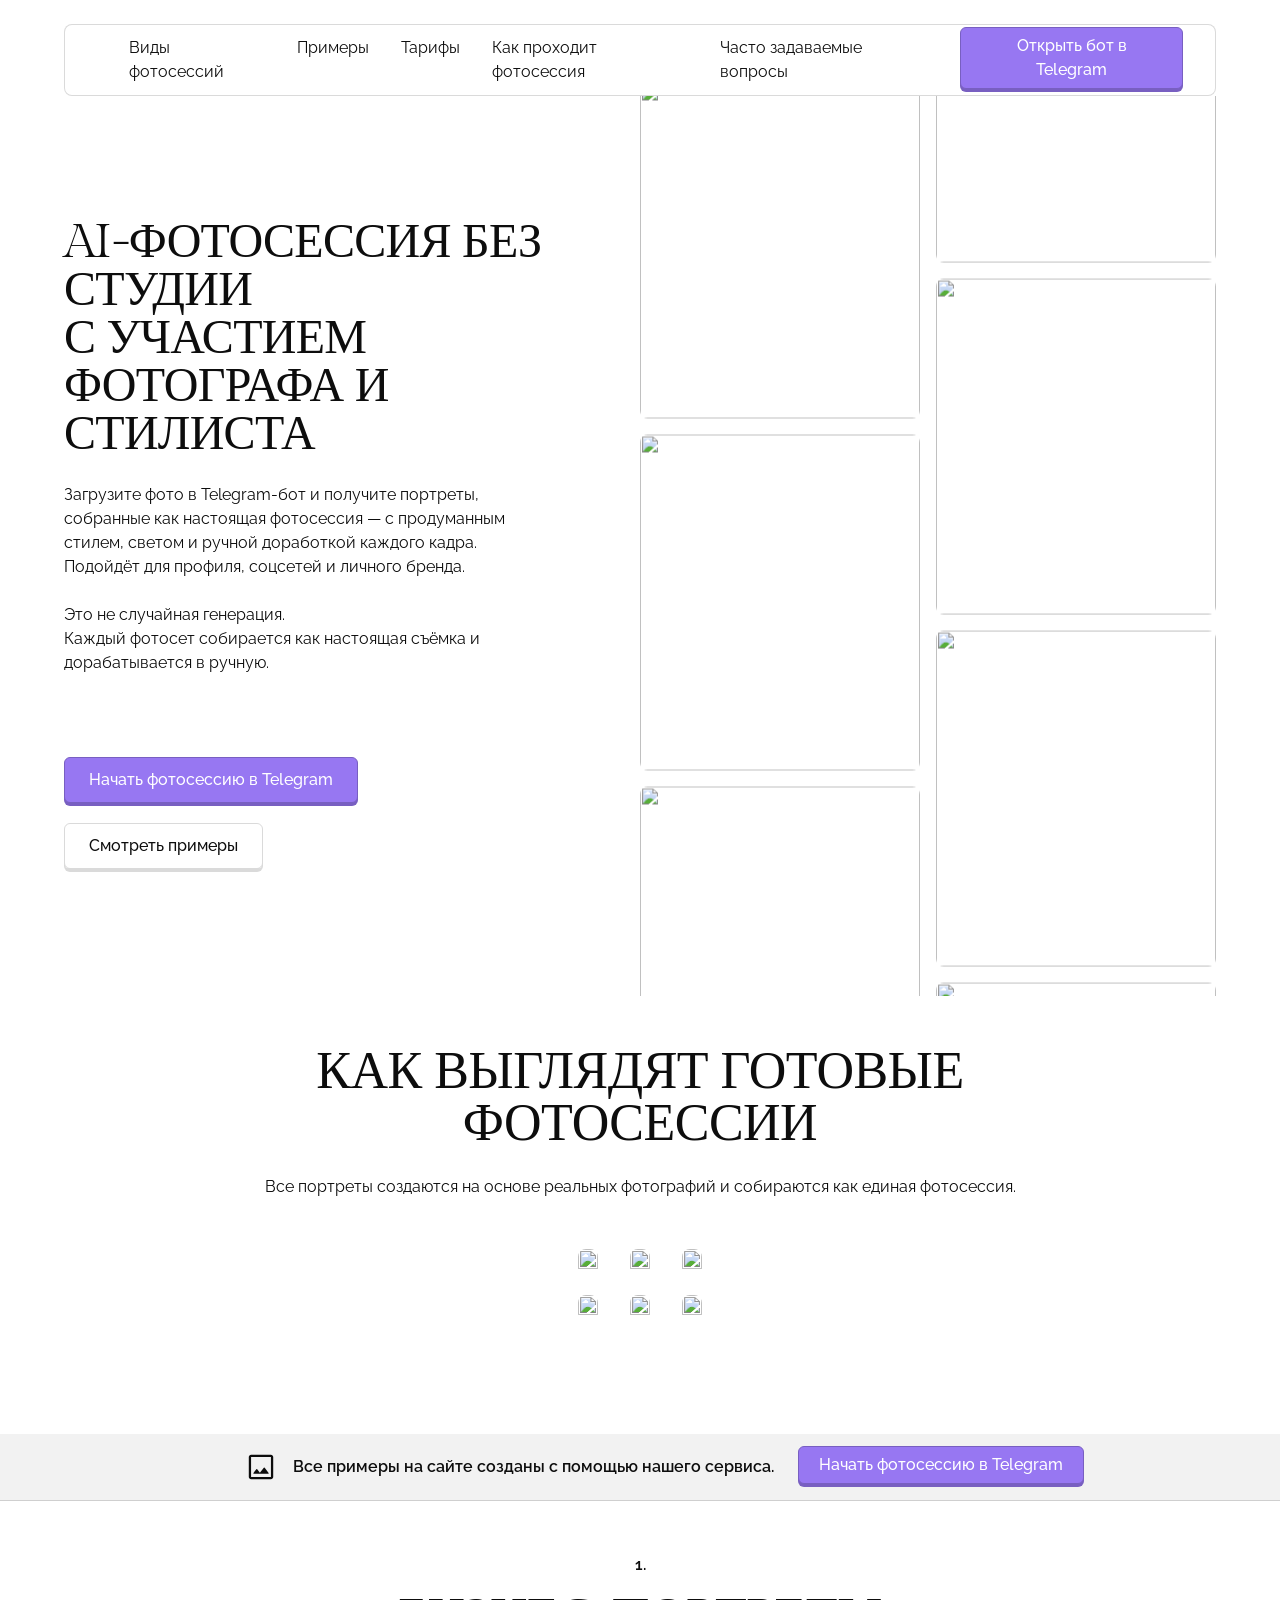
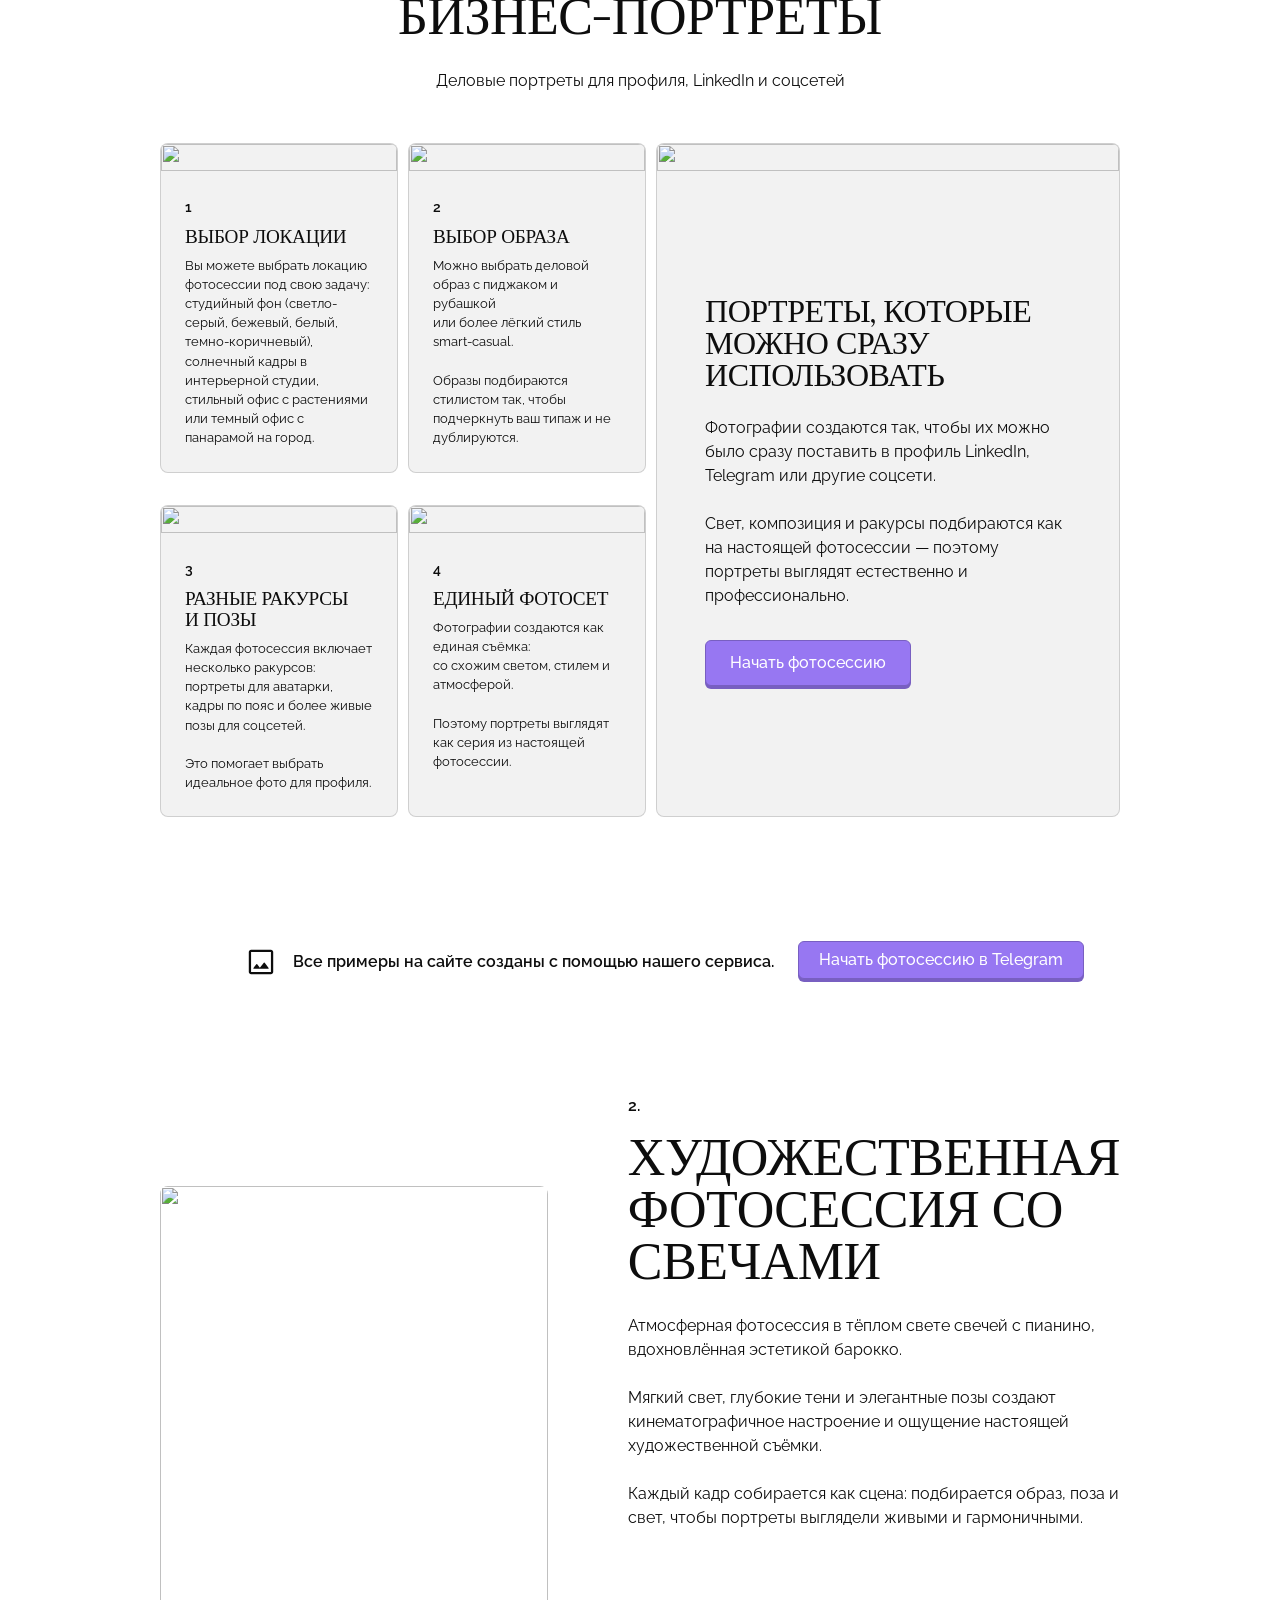
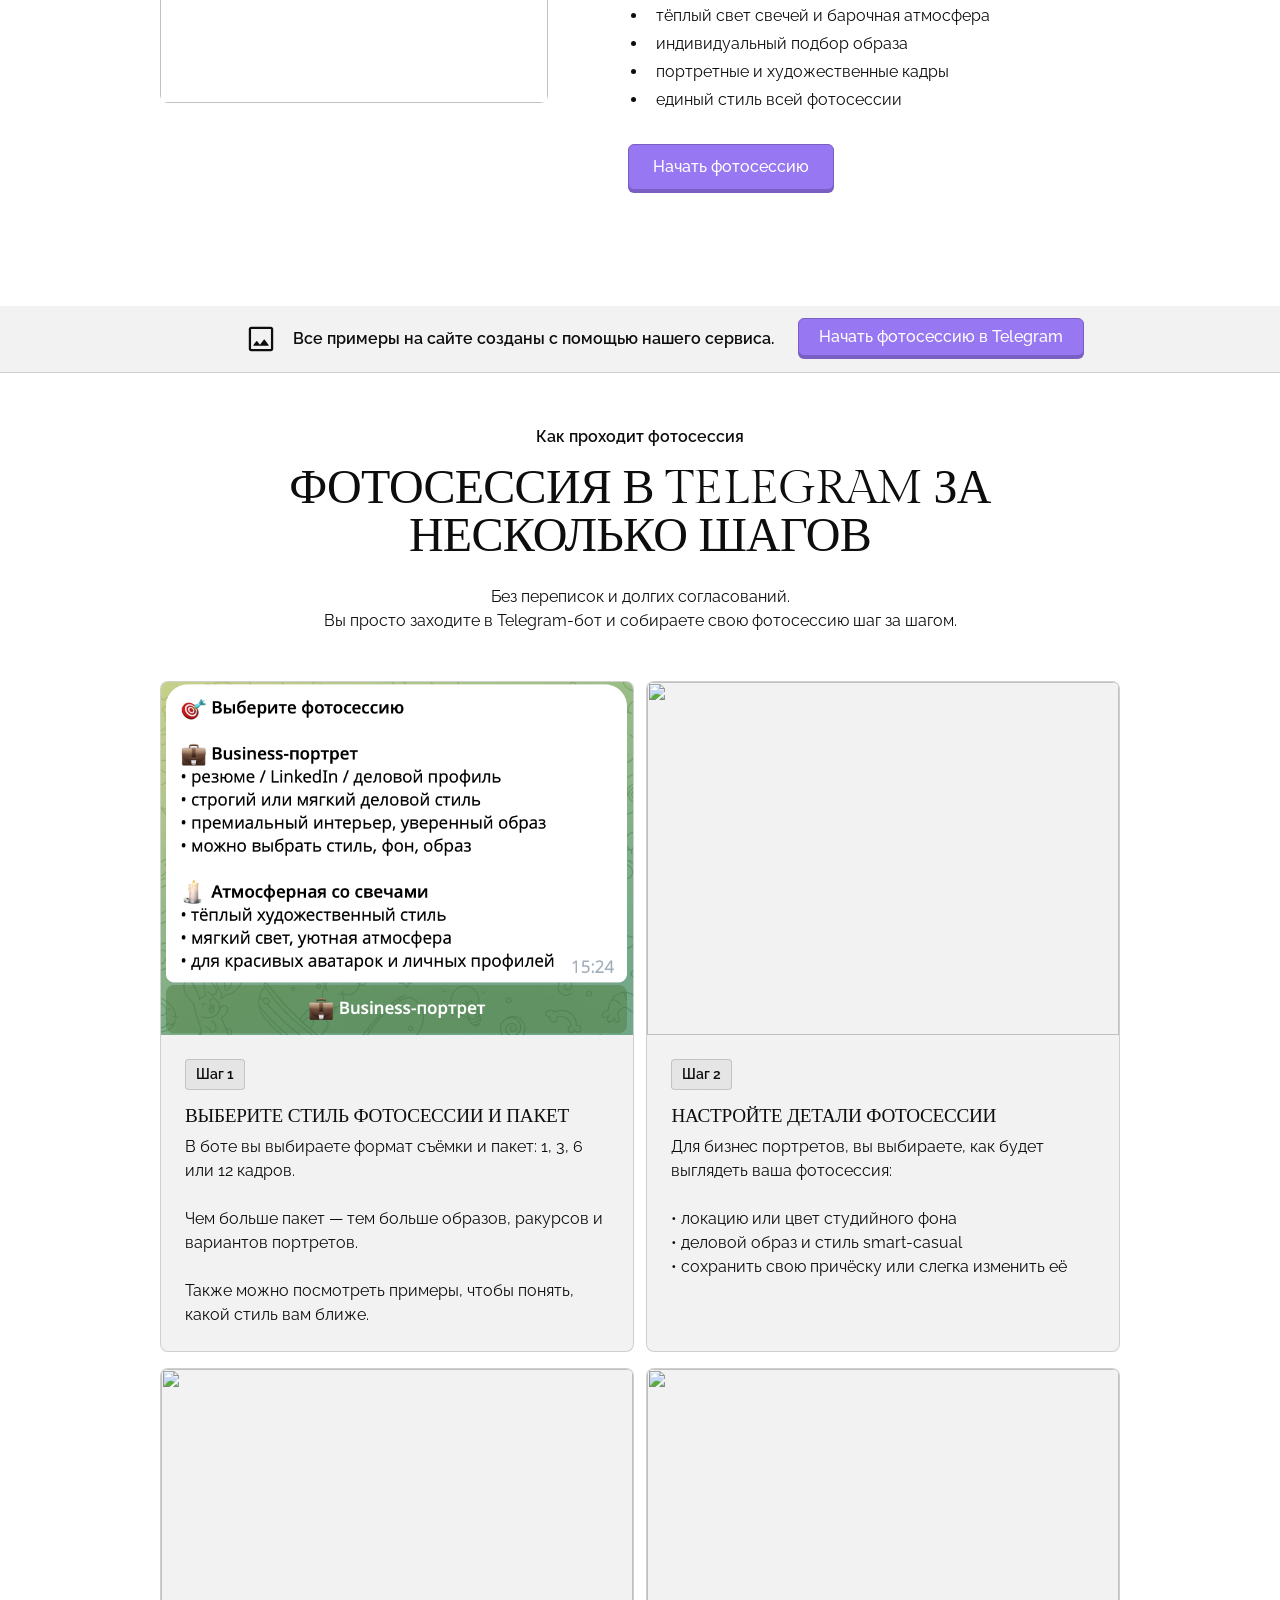
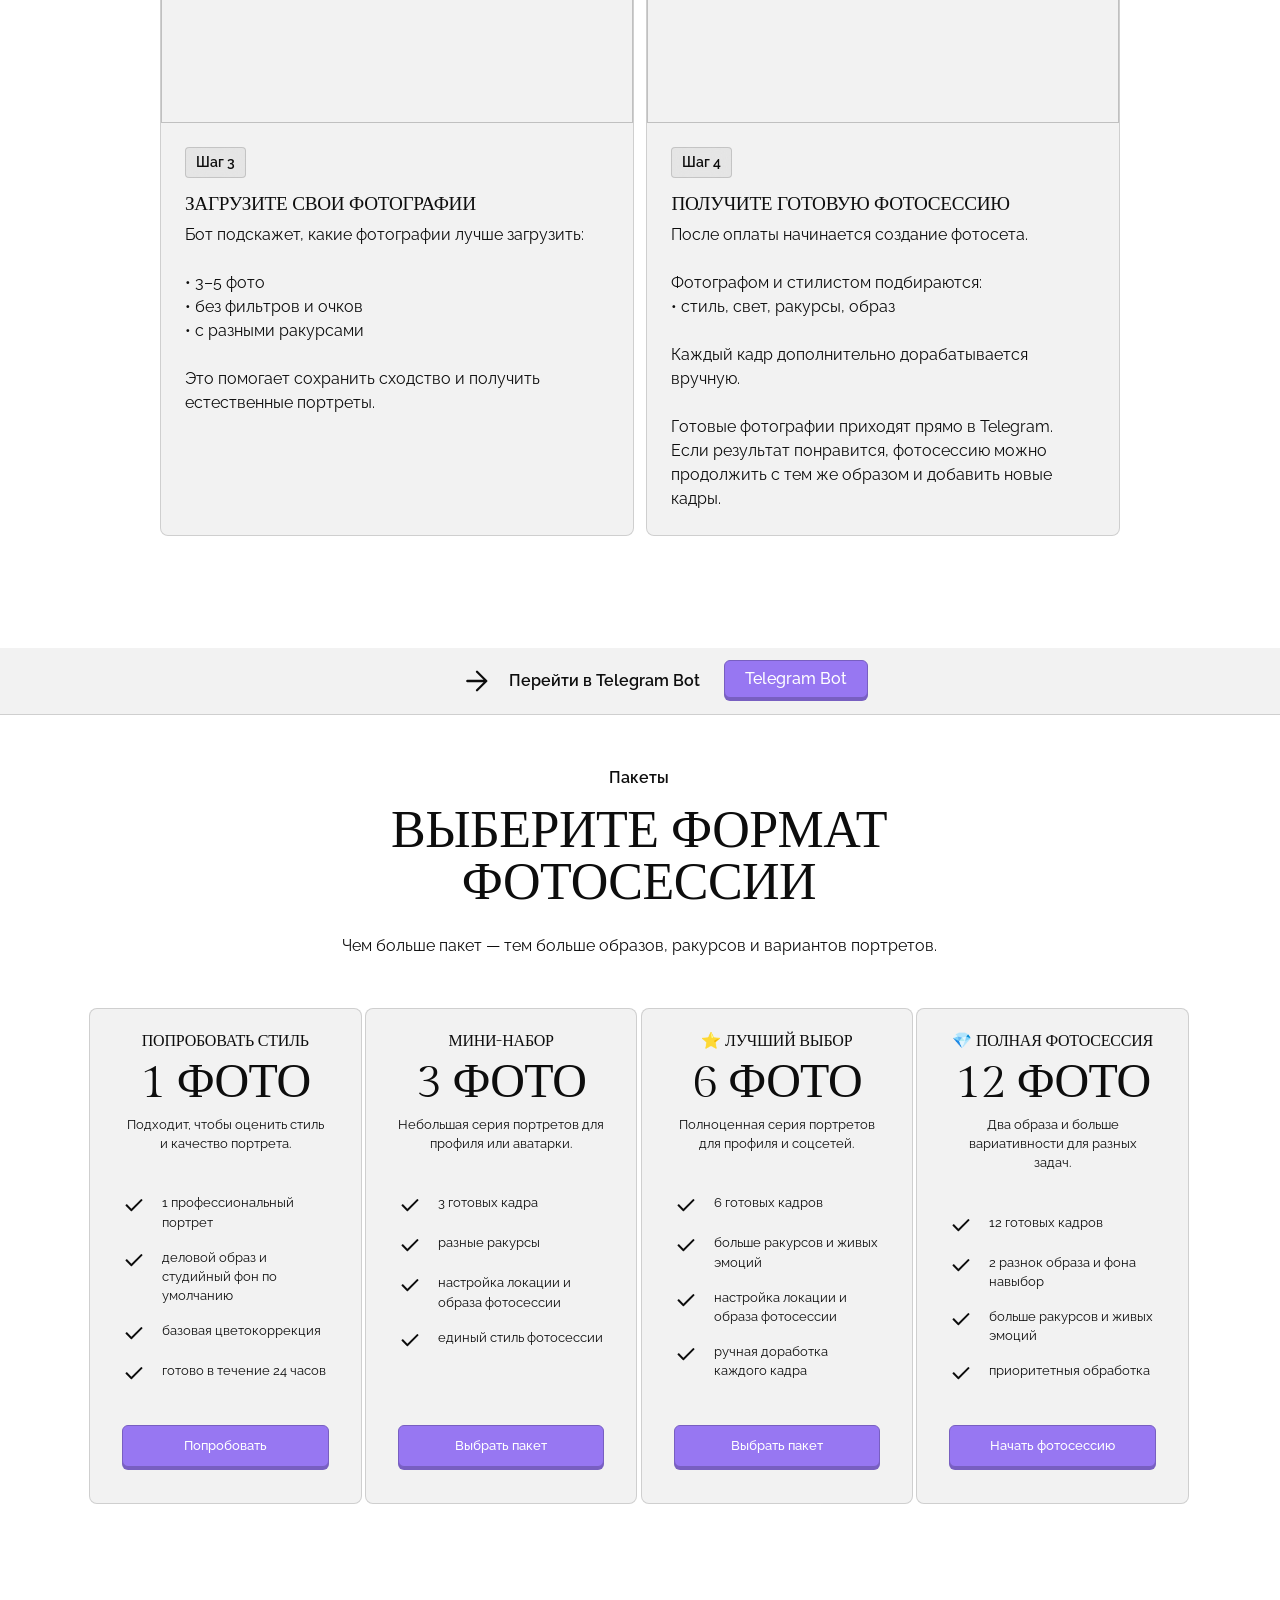
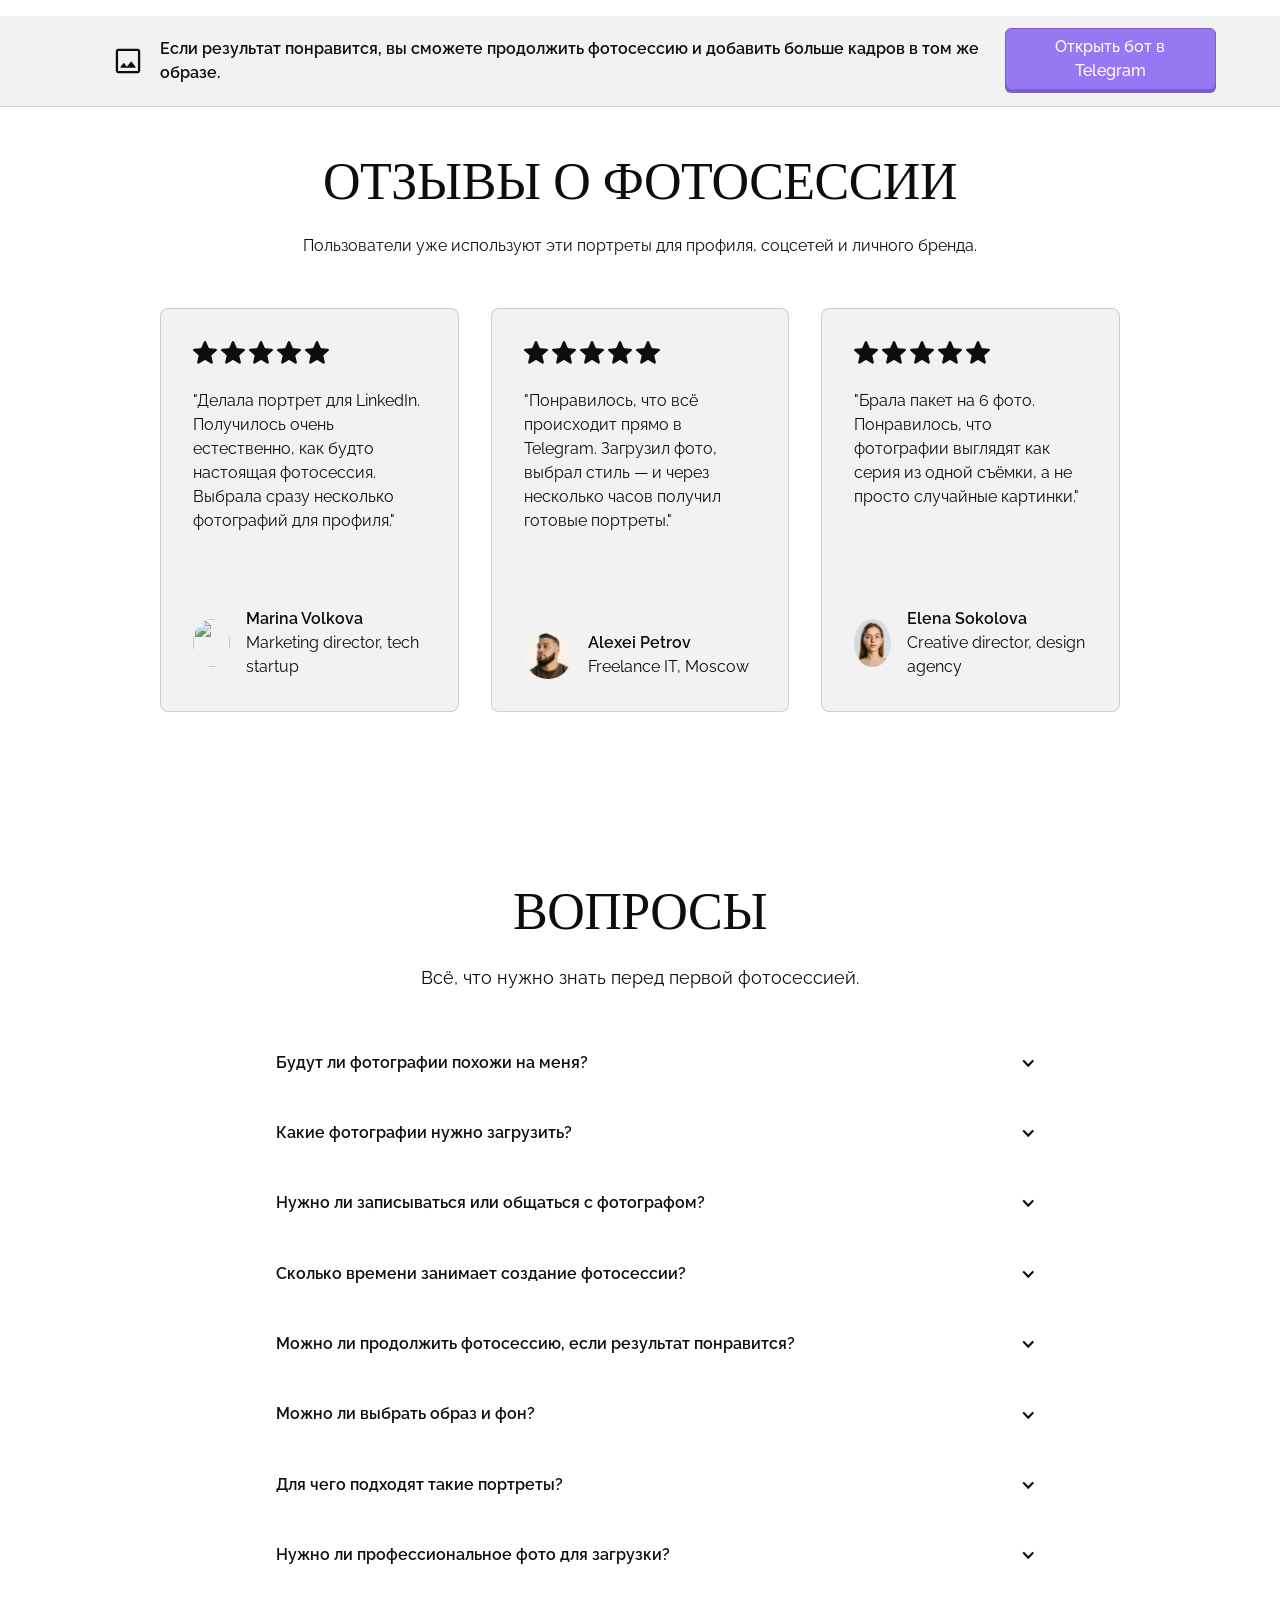
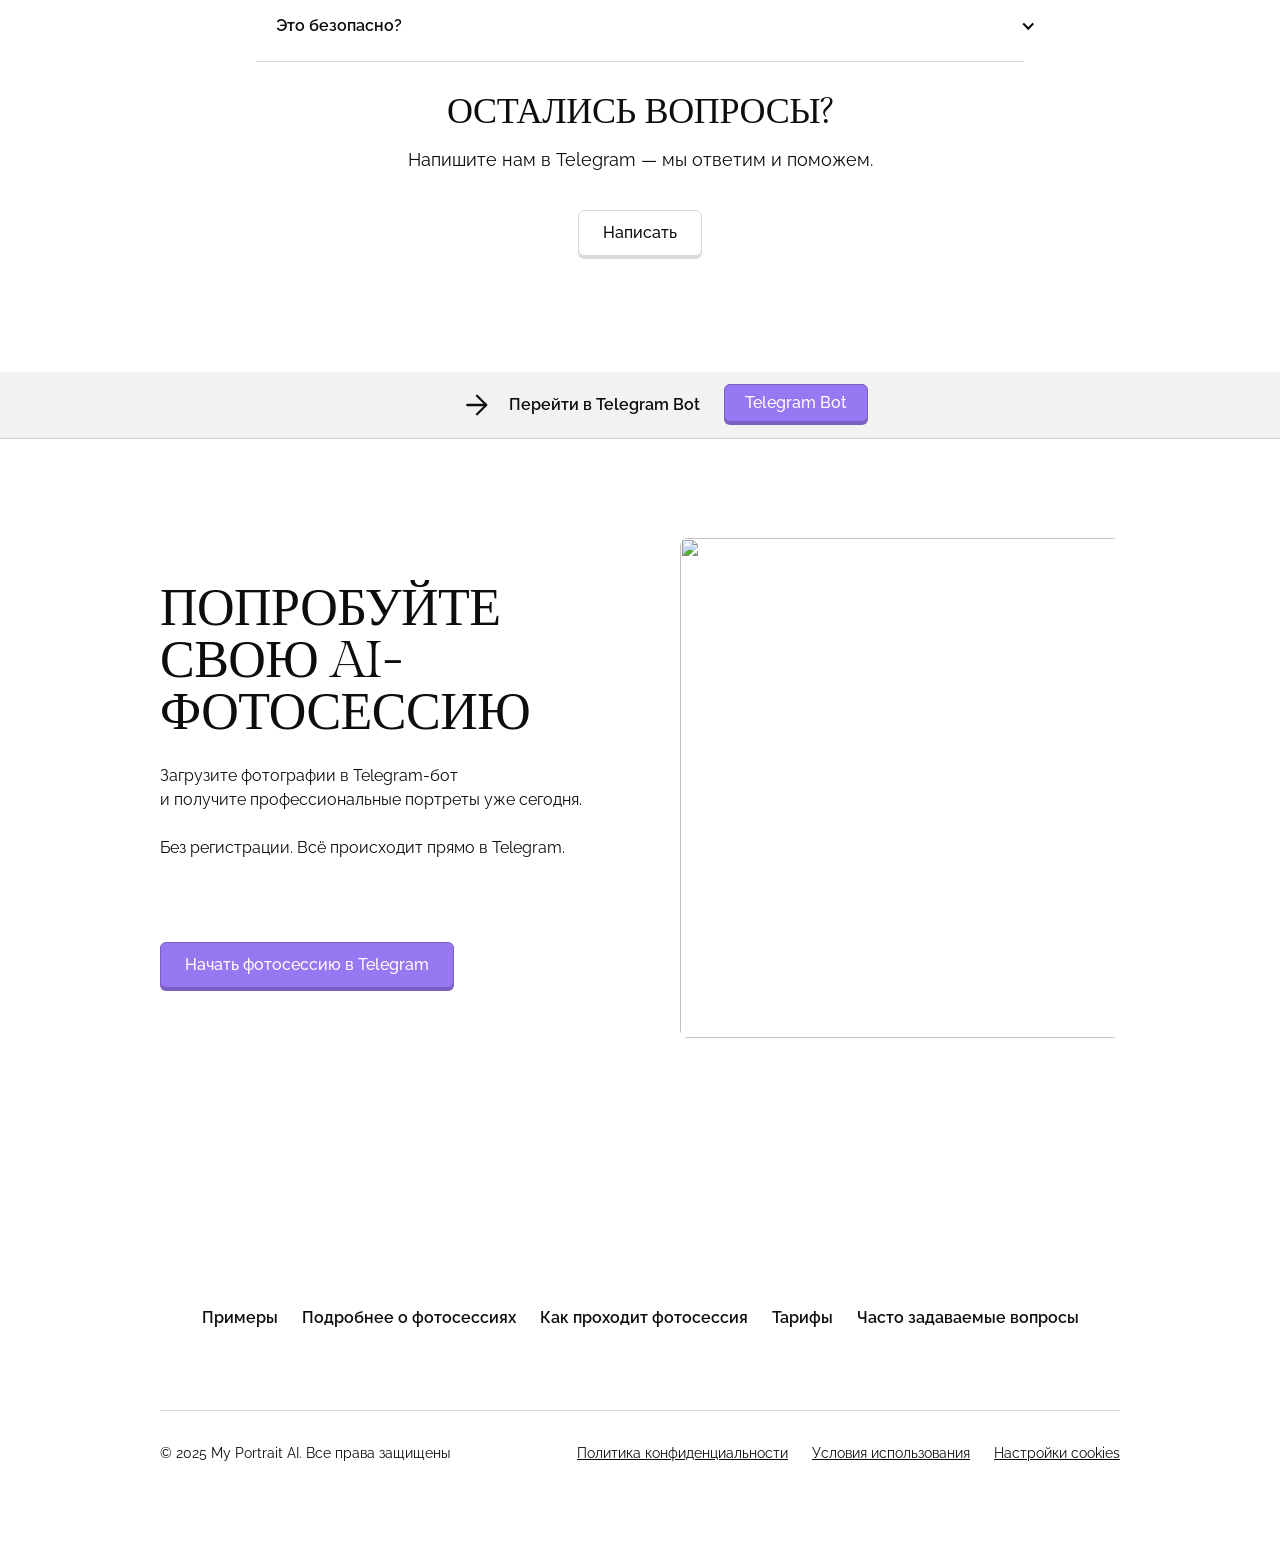
==== commit c9c8f428: "add favicon and update title" ====
--- a/index.html
+++ b/index.html
@@ -14,7 +14,7 @@
         outline: none;
       }
     </style>
-    <title>Екатерина's Sublime Site</title>
+    <title>My Portrait — AI фотосессия</title>
     <meta content="width=device-width, initial-scale=1" name="viewport" />
     <meta content="Webflow" name="generator" />
     <link
@@ -34,15 +34,8 @@
             (n.className += t + "touch"));
       })(window, document);
     </script>
-    <link
-      href="https://cdn.prod.website-files.com/69b23bfb92235defbf7c718c/69b23bfc92235defbf7c7219_favicon.png"
-      rel="shortcut icon"
-      type="image/x-icon"
-    />
-    <link
-      href="https://cdn.prod.website-files.com/69b23bfb92235defbf7c718c/69b23bfc92235defbf7c721a_webclip.png"
-      rel="apple-touch-icon"
-    />
+    <link href="icon.png" rel="shortcut icon" type="image/png" />
+    <link href="icon.png" rel="apple-touch-icon" type="image/png" />
     <!-- Keep this css code to improve the font quality-->
     <style>
       * {
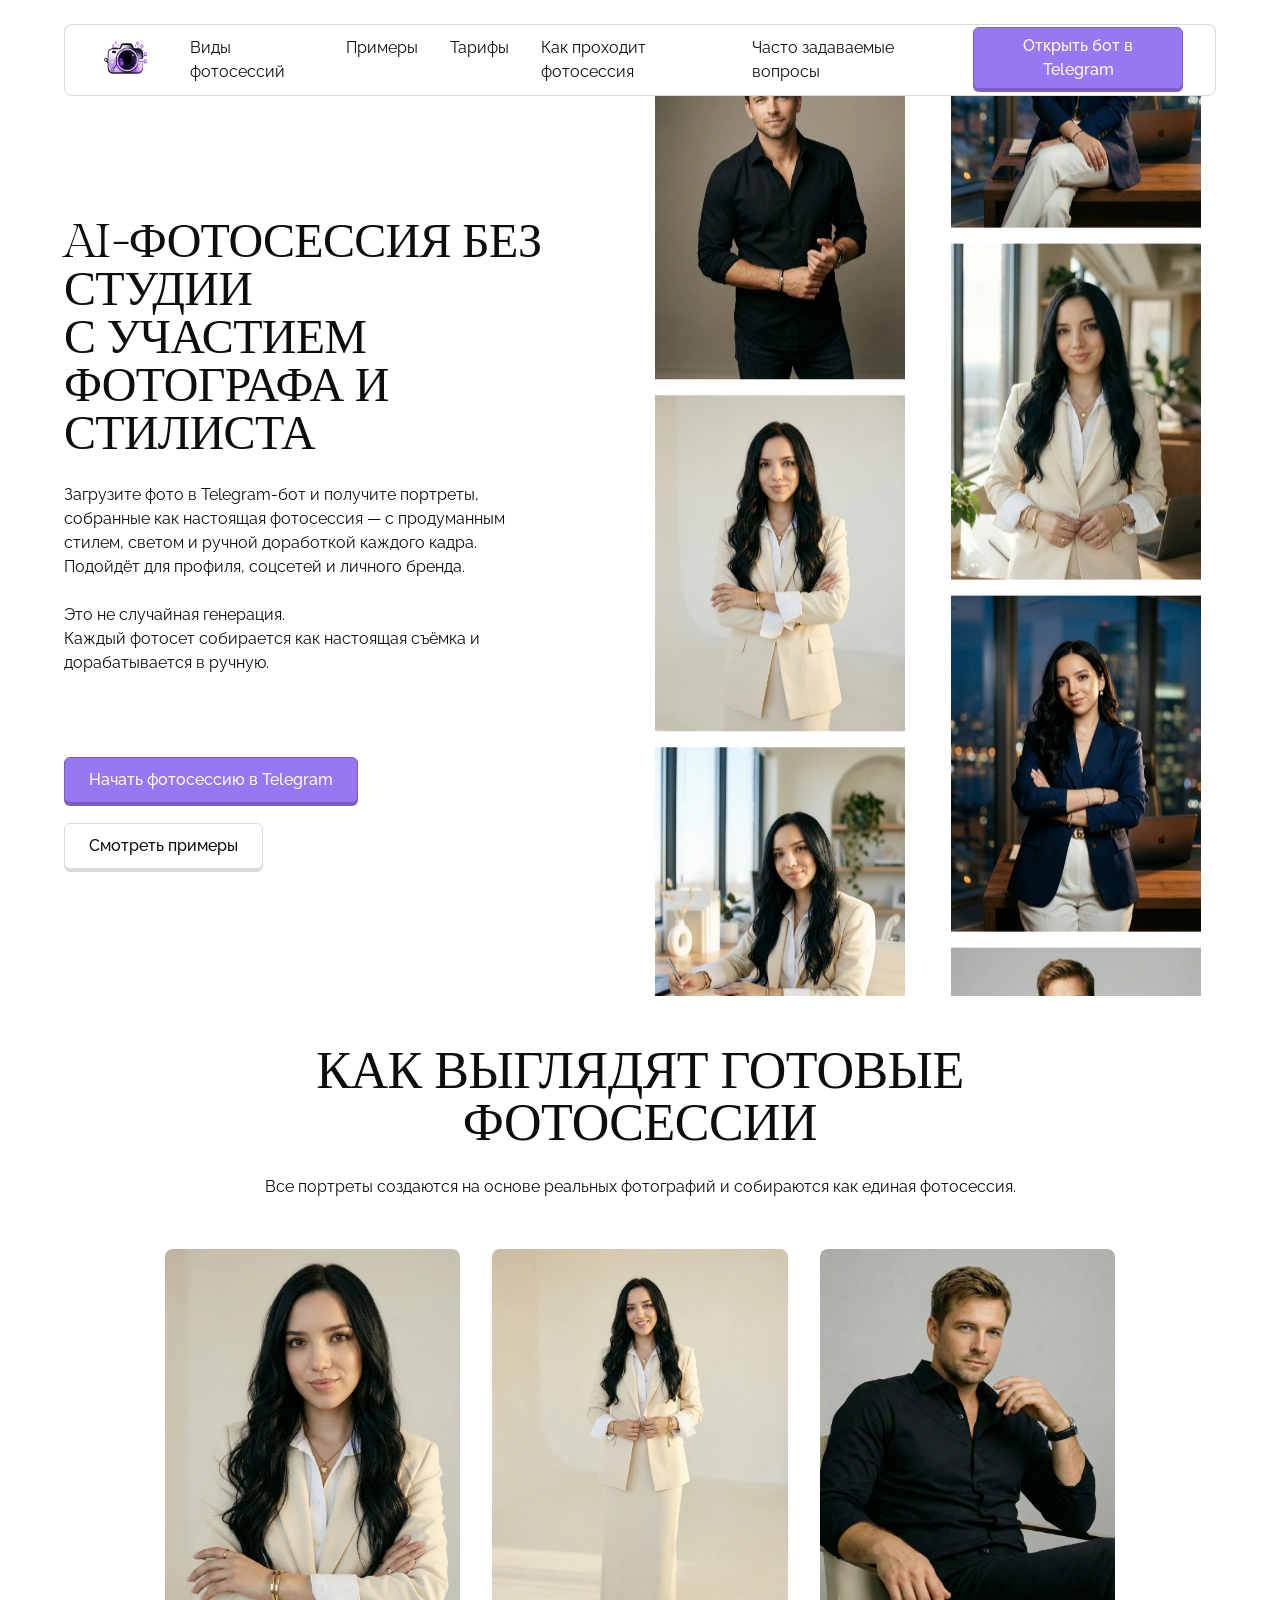
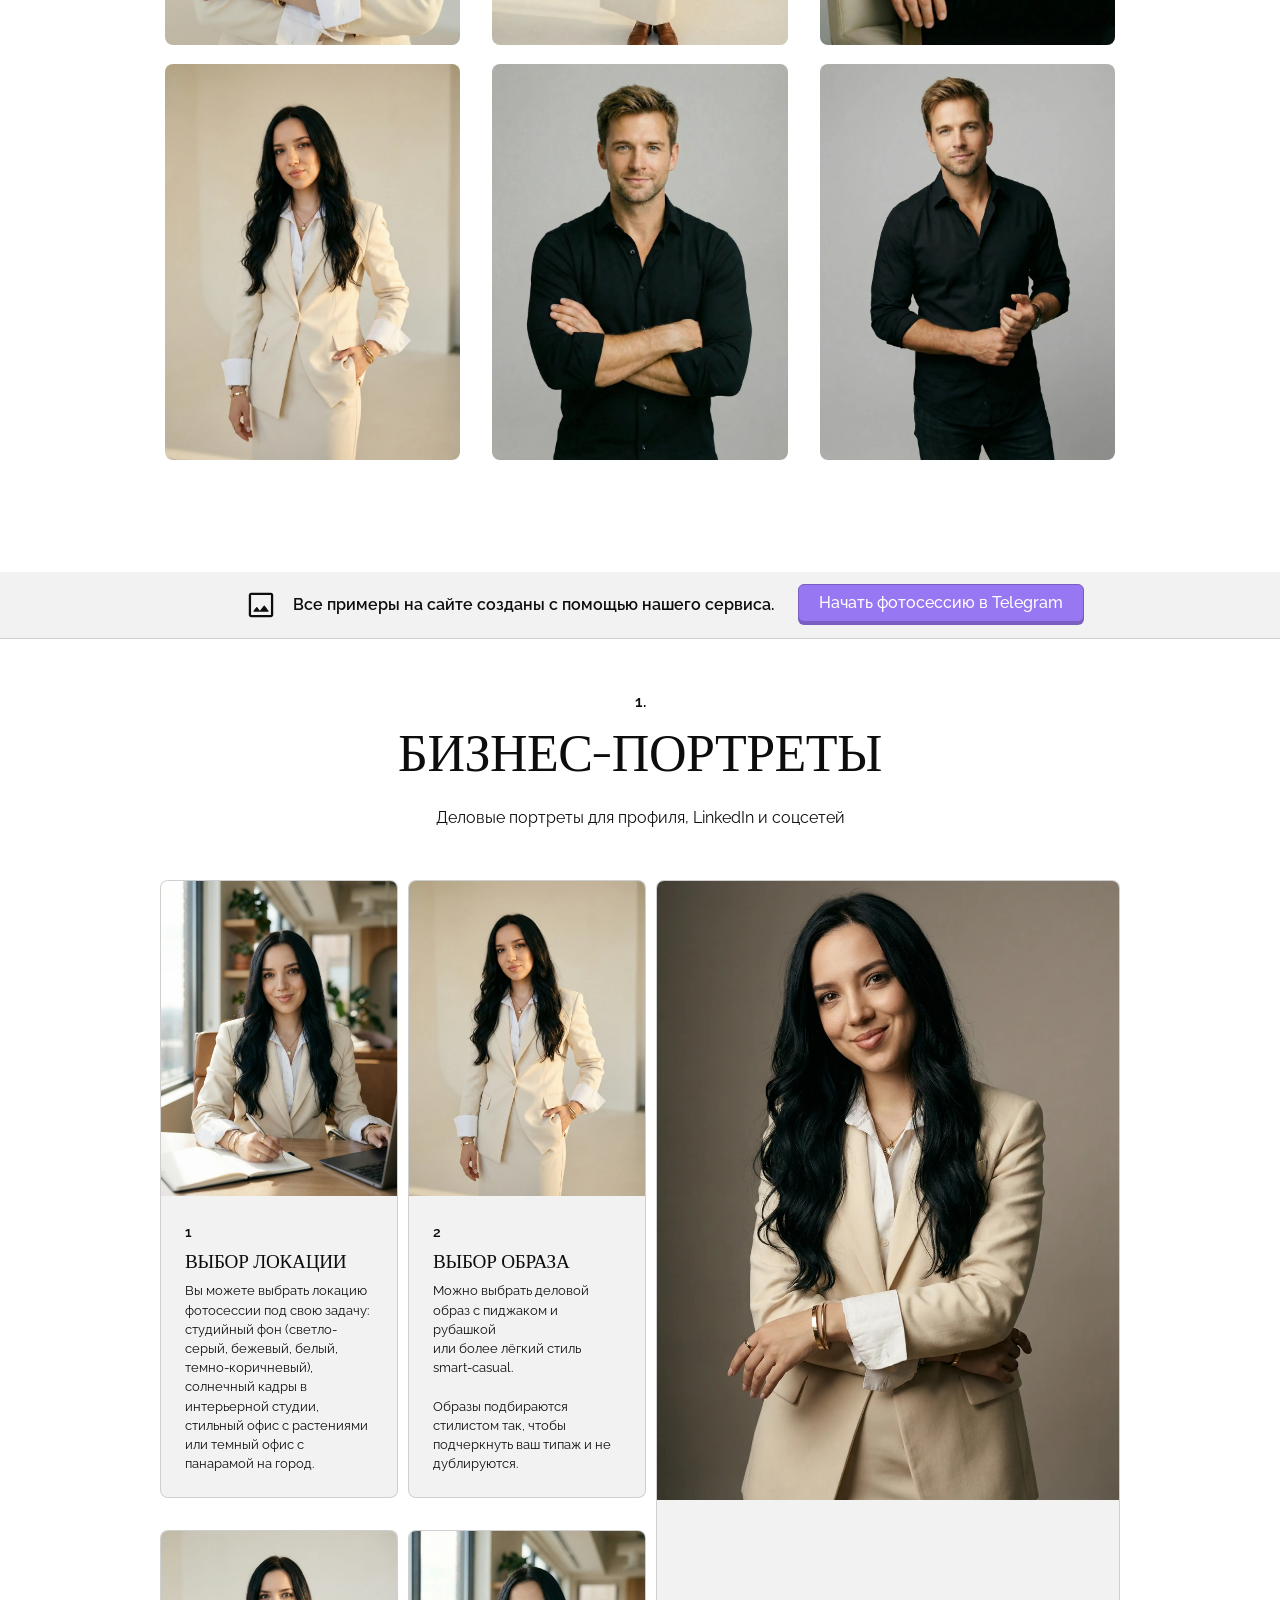
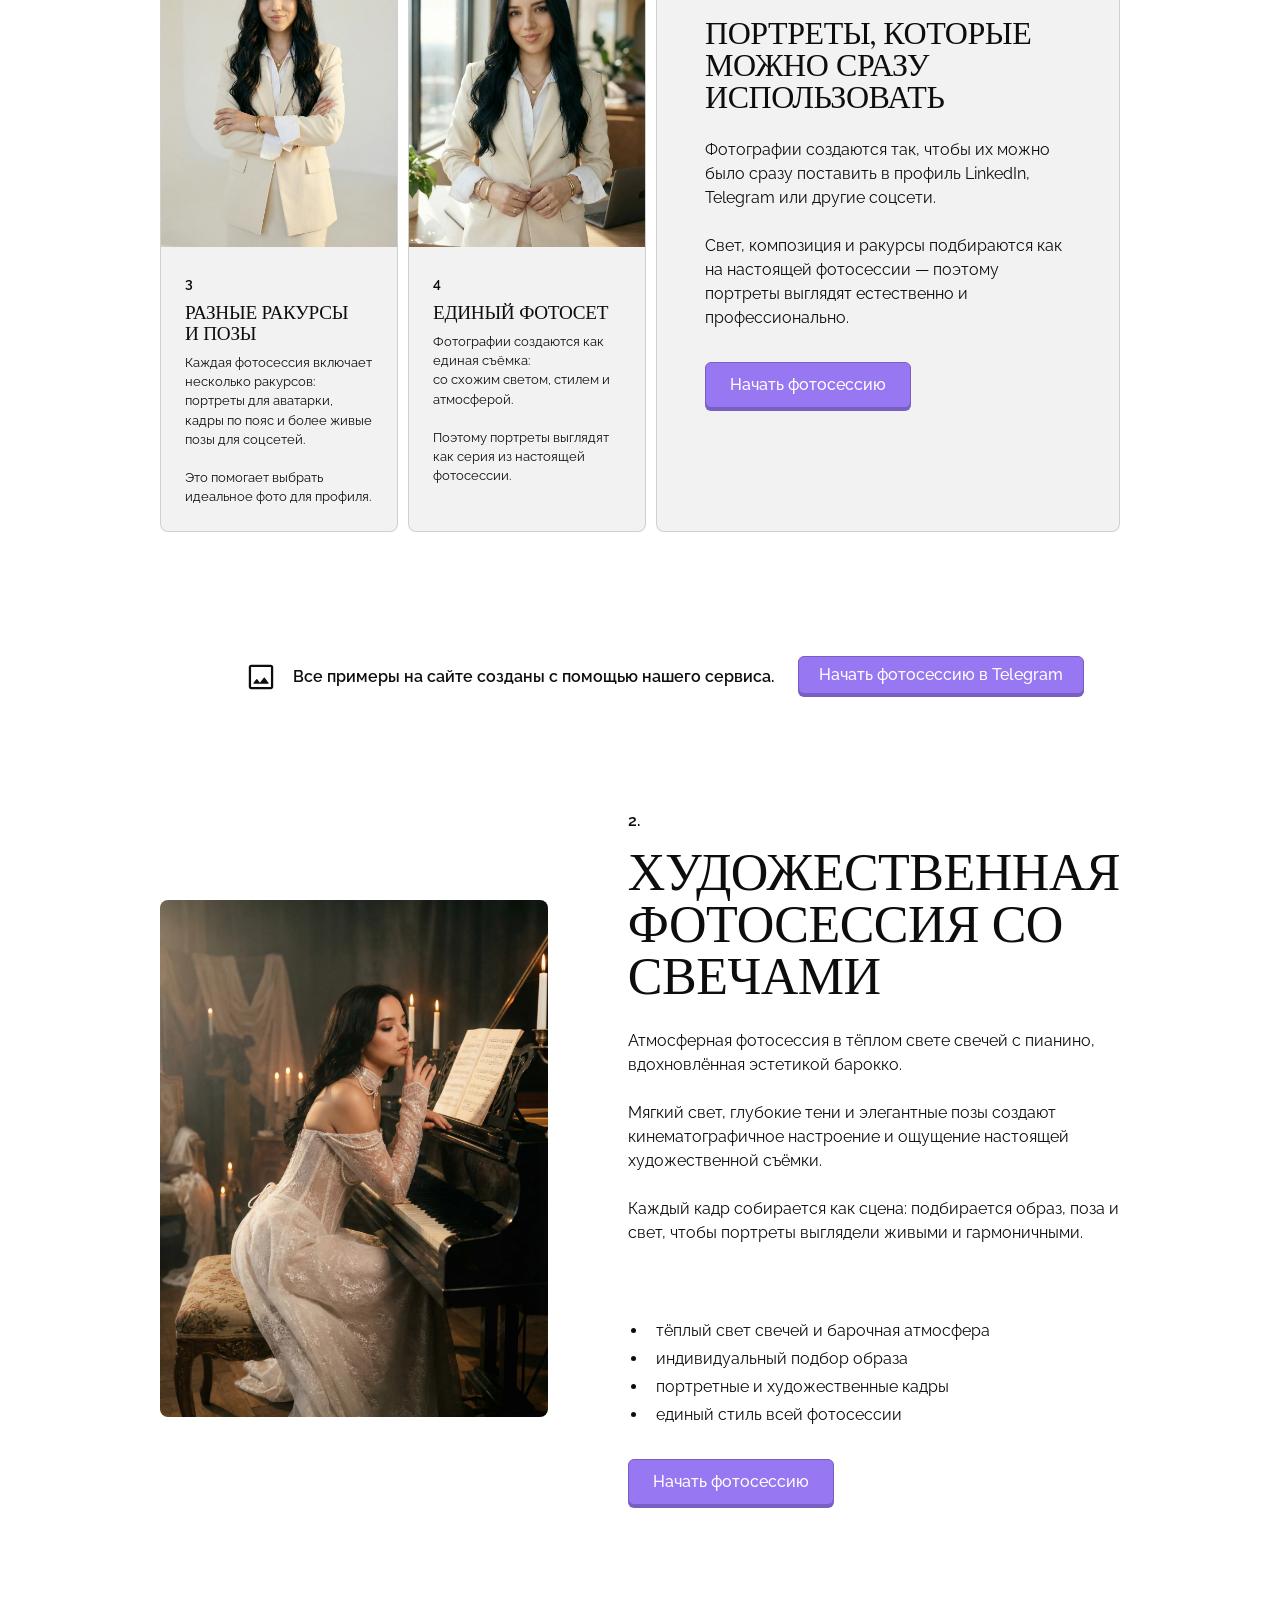
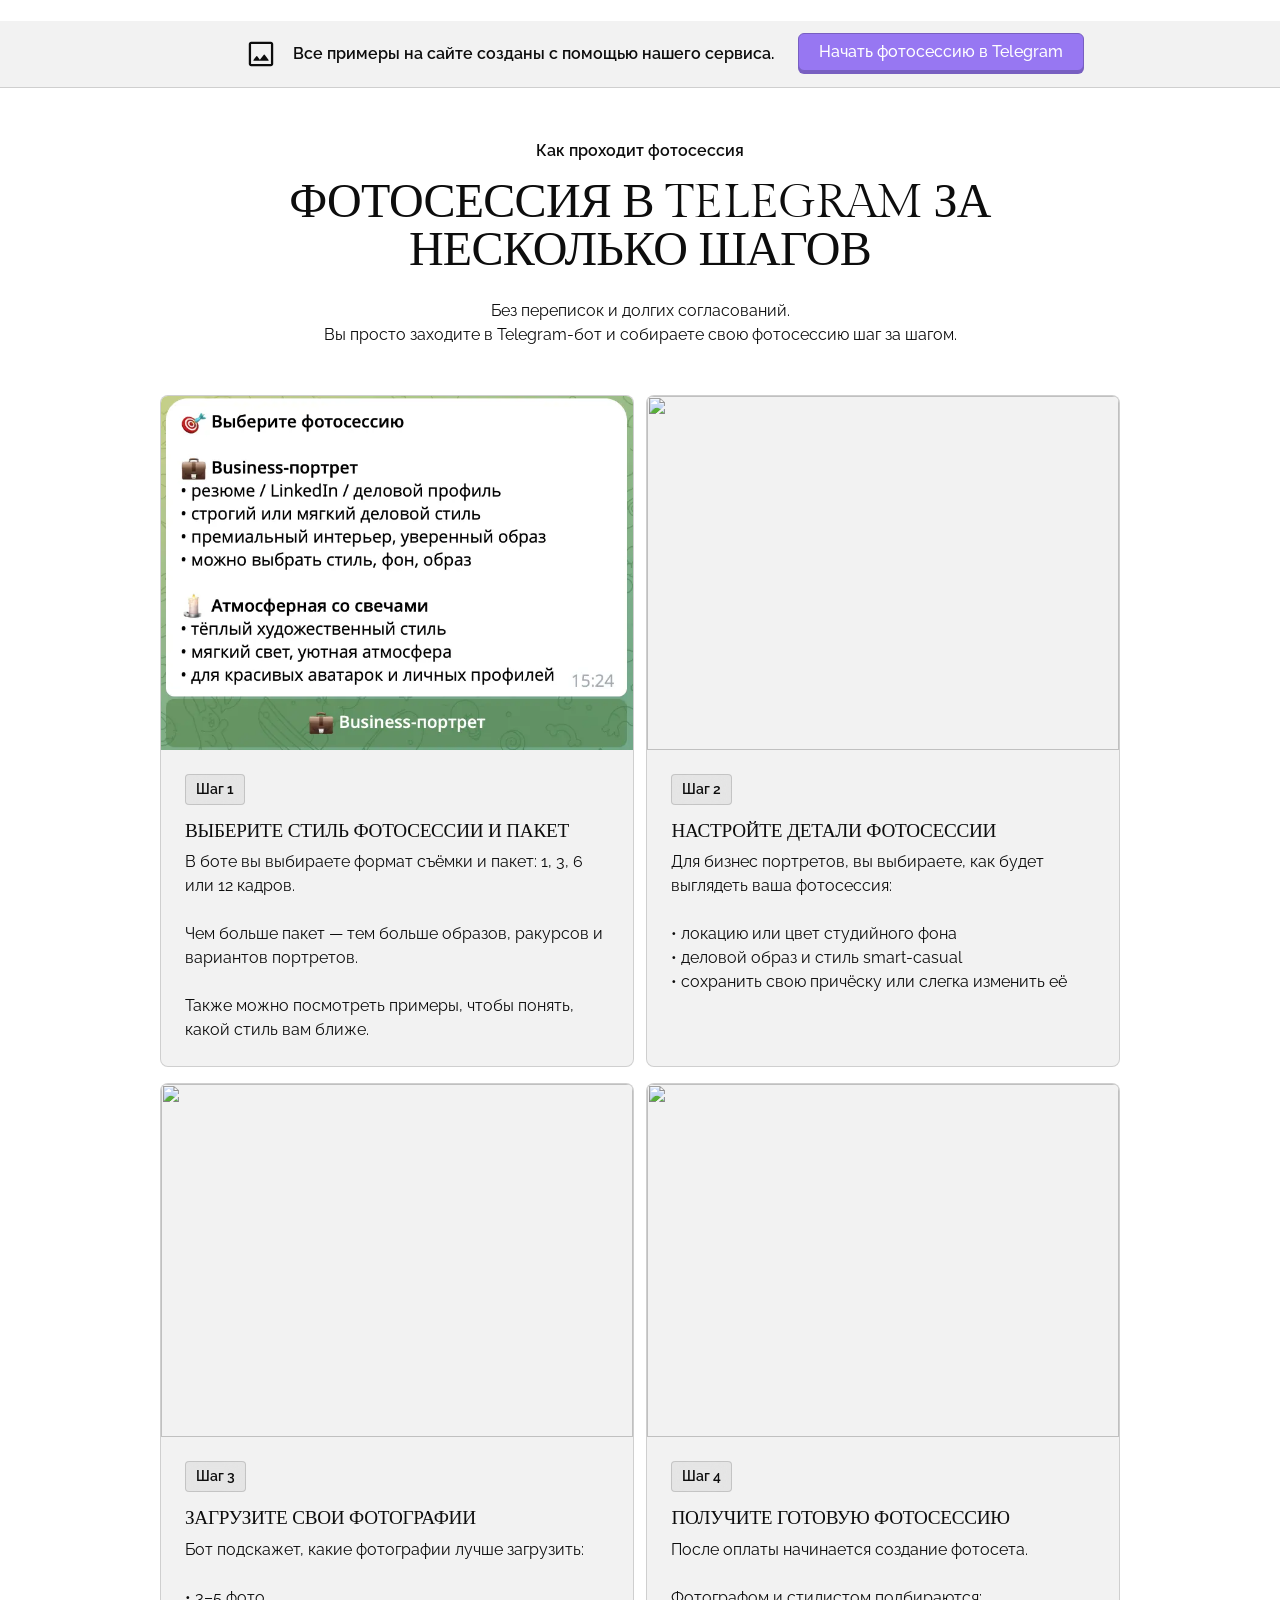
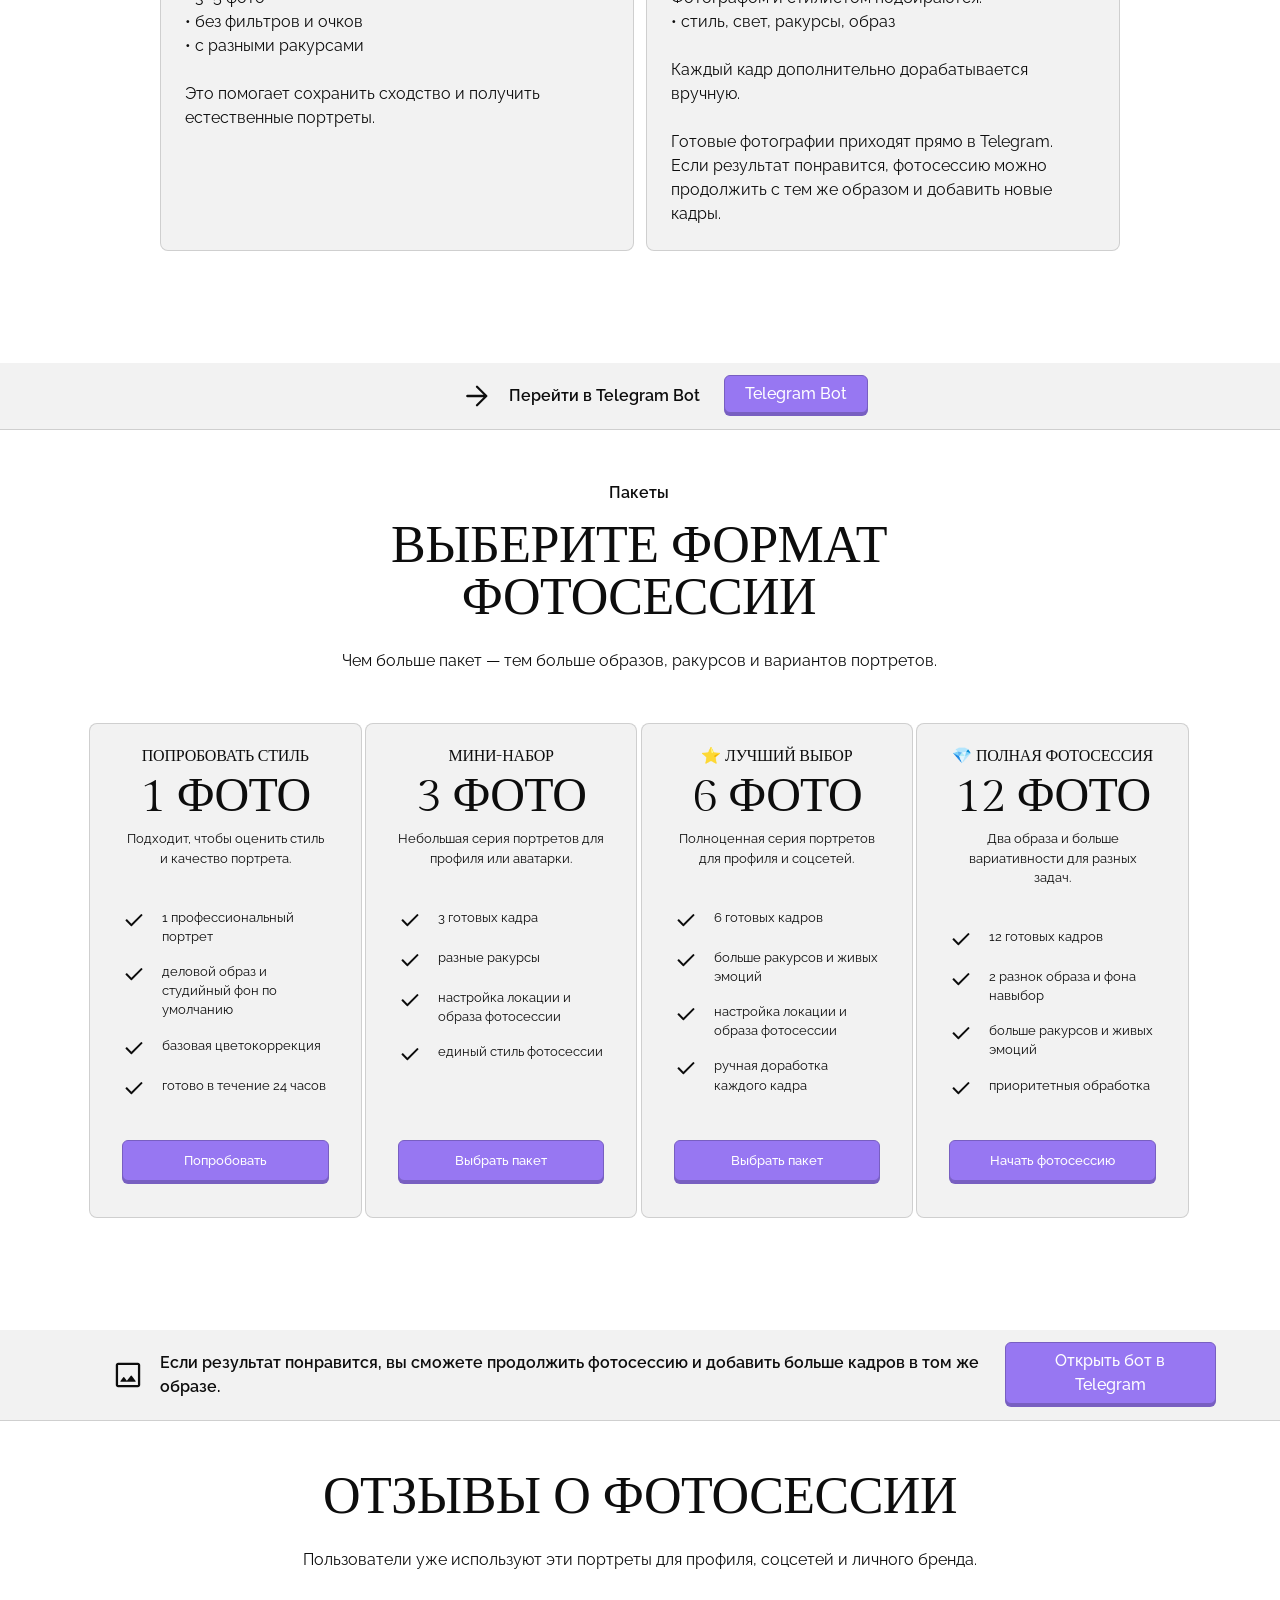
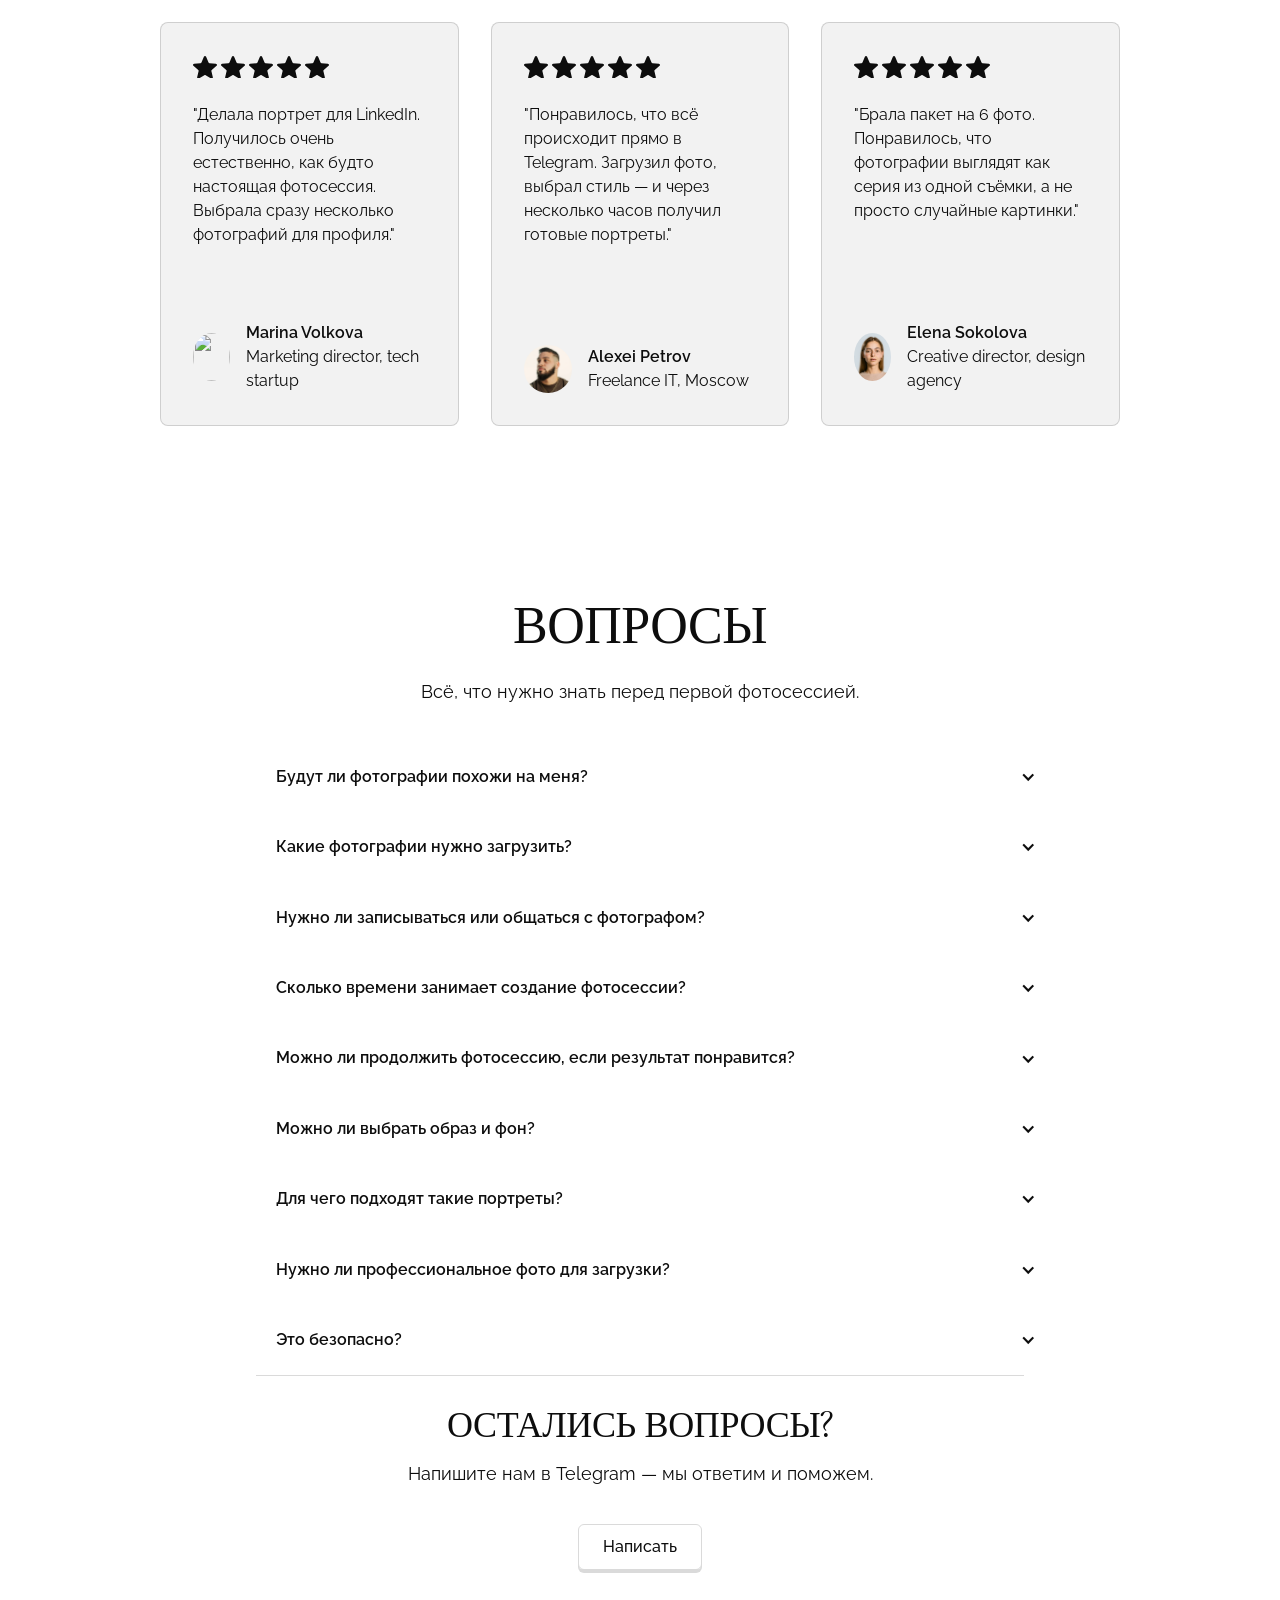
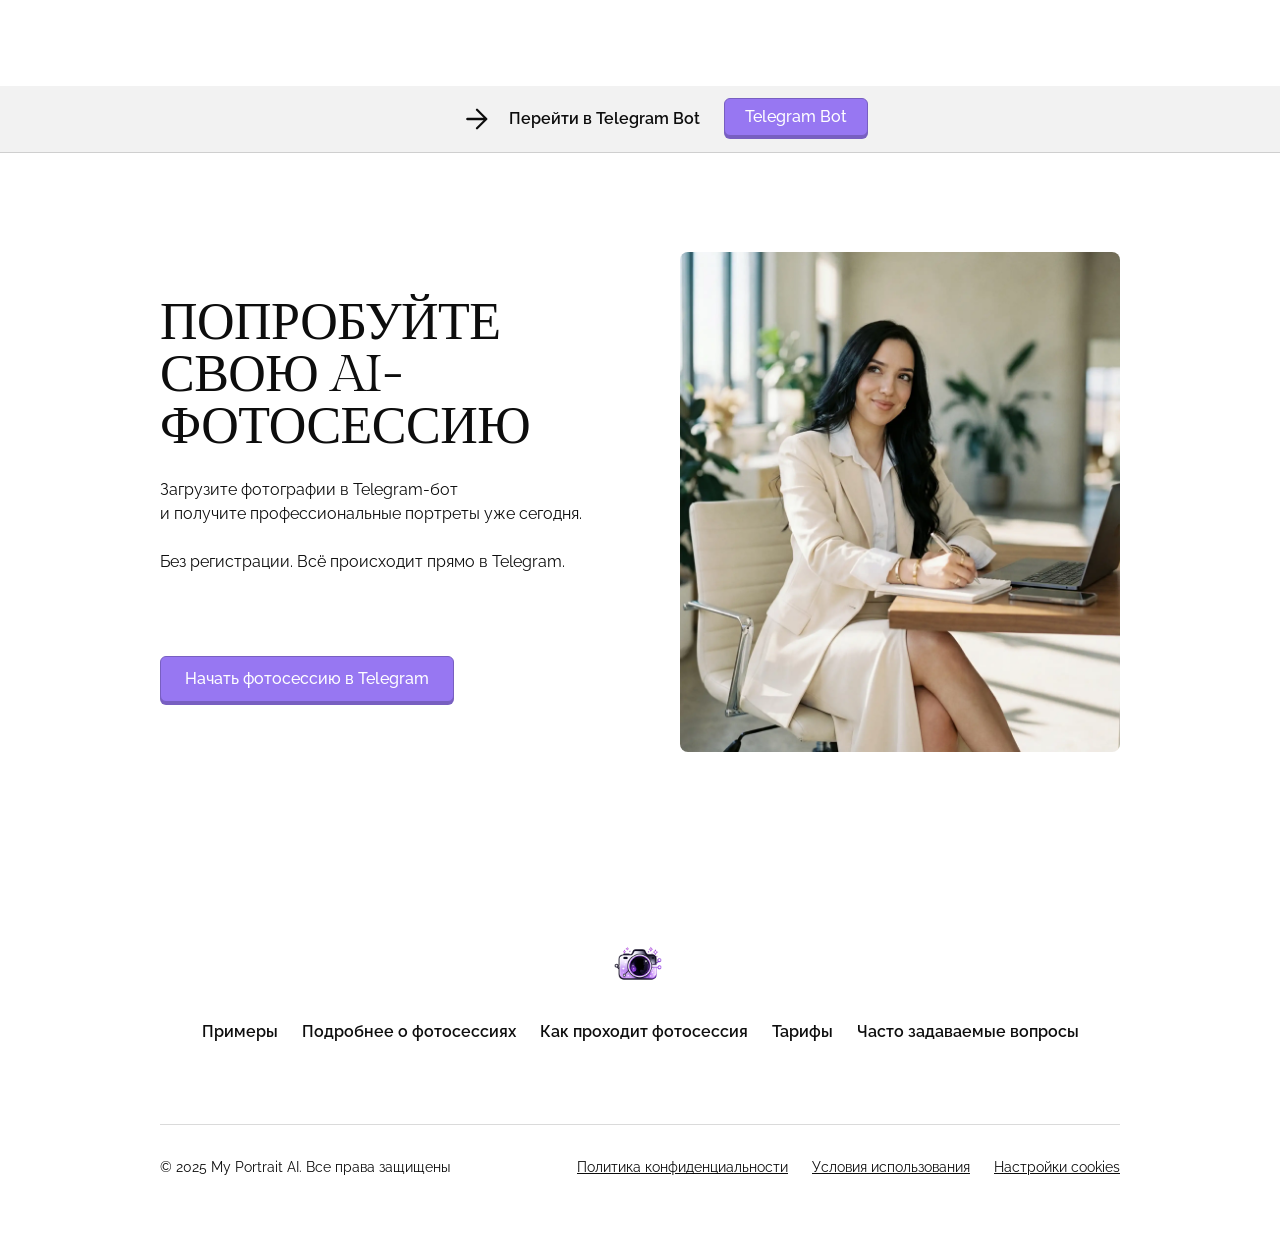
==== commit 171a4250: "сжатие картинок и замена" ====
--- a/index.html
+++ b/index.html
@@ -1,5 +1,5 @@
 <!doctype html>
-<!-- saved from url=(0050)https://ekaterinas-sublime-site-4357b6.webflow.io/ -->
+<!-- saved from url=(0050)-->
 <html
   data-wf-domain="ekaterinas-sublime-site-4357b6.webflow.io"
   data-wf-page="69b23bfc92235defbf7c71d0"
@@ -18,7 +18,7 @@
     <meta content="width=device-width, initial-scale=1" name="viewport" />
     <meta content="Webflow" name="generator" />
     <link
-      href="./Екатерина&#39;s Sublime Site_files/ekaterinas-sublime-site-4357b6.webflow.shared.d69b3212a.css"
+      href="./assets/ekaterinas-sublime-site-4357b6.webflow.shared.d69b3212a.css"
       rel="stylesheet"
       type="text/css"
       integrity="sha384-1psyEqMc+QN7KKIRLb9+osqgpLfpocuu9thCKETKTWvB2XGjxds3gNKUhiPZKUjK"
@@ -368,14 +368,8 @@
               sizes="66px"
               height="44px"
               alt=""
-              src="./Екатерина&#39;s Sublime Site_files/69b23ccb515d479d4444e007_relume-828391.png"
+              src="./assets/logo.webp"
               loading="eager"
-              srcset="
-                https://cdn.prod.website-files.com/69b23bfb92235defbf7c718c/69b23ccb515d479d4444e007_relume-828391-p-500.png   500w,
-                https://cdn.prod.website-files.com/69b23bfb92235defbf7c718c/69b23ccb515d479d4444e007_relume-828391-p-800.png   800w,
-                https://cdn.prod.website-files.com/69b23bfb92235defbf7c718c/69b23ccb515d479d4444e007_relume-828391-p-1080.png 1080w,
-                https://cdn.prod.website-files.com/69b23bfb92235defbf7c718c/69b23ccb515d479d4444e007_relume-828391.png        1536w
-              "
               class="navbar13_logo"
           /></a>
           <nav
@@ -490,12 +484,8 @@
                         id="w-node-_26de5010-ed25-604e-8ed6-b7bf98430f7b-bf7c71d0"
                         sizes="(max-width: 666px) 100vw, 666px"
                         alt=""
-                        src="./Екатерина&#39;s Sublime Site_files/69b23cd384f008a9f996e24e_relume-827900.png"
+                        src="./assets/studio7.webp"
                         loading="eager"
-                        srcset="
-                          https://cdn.prod.website-files.com/69b23bfb92235defbf7c718c/69b23cd384f008a9f996e24e_relume-827900-p-500.png 500w,
-                          https://cdn.prod.website-files.com/69b23bfb92235defbf7c718c/69b23cd384f008a9f996e24e_relume-827900.png       666w
-                        "
                         class="header76_image"
                       />
                     </div>
@@ -505,12 +495,8 @@
                     >
                       <img
                         sizes="(max-width: 667px) 100vw, 667px"
-                        srcset="
-                          https://cdn.prod.website-files.com/69b23bfb92235defbf7c718c/69b23cd05ab048e9d03b869c_relume-827908-p-500.png 500w,
-                          https://cdn.prod.website-files.com/69b23bfb92235defbf7c718c/69b23cd05ab048e9d03b869c_relume-827908.png       667w
-                        "
                         alt=""
-                        src="./Екатерина&#39;s Sublime Site_files/69b23cd05ab048e9d03b869c_relume-827908.png"
+                        src="./assets/men4.webp"
                         loading="eager"
                         class="header76_image"
                       />
@@ -523,12 +509,8 @@
                         id="w-node-_26de5010-ed25-604e-8ed6-b7bf98430f7f-bf7c71d0"
                         sizes="(max-width: 668px) 100vw, 668px"
                         alt=""
-                        src="./Екатерина&#39;s Sublime Site_files/69b23ce54f3e16bb9f2b69ee_relume-827914.png"
+                        src="./assets/studio6.webp"
                         loading="eager"
-                        srcset="
-                          https://cdn.prod.website-files.com/69b23bfb92235defbf7c718c/69b23ce54f3e16bb9f2b69ee_relume-827914-p-500.png 500w,
-                          https://cdn.prod.website-files.com/69b23bfb92235defbf7c718c/69b23ce54f3e16bb9f2b69ee_relume-827914.png       668w
-                        "
                         class="header76_image"
                       />
                     </div>
@@ -537,12 +519,8 @@
                         id="w-node-_26de5010-ed25-604e-8ed6-b7bf98430f82-bf7c71d0"
                         sizes="(max-width: 670px) 100vw, 670px"
                         alt=""
-                        src="./Екатерина&#39;s Sublime Site_files/69b23ce86ce74682c1abf040_relume-827911.png"
+                        src="./assets/office4.webp"
                         loading="eager"
-                        srcset="
-                          https://cdn.prod.website-files.com/69b23bfb92235defbf7c718c/69b23ce86ce74682c1abf040_relume-827911-p-500.png 500w,
-                          https://cdn.prod.website-files.com/69b23bfb92235defbf7c718c/69b23ce86ce74682c1abf040_relume-827911.png       670w
-                        "
                         class="header76_image"
                       />
                     </div>
@@ -554,12 +532,8 @@
                         id="w-node-_26de5010-ed25-604e-8ed6-b7bf98430f84-bf7c71d0"
                         sizes="(max-width: 667px) 100vw, 667px"
                         alt=""
-                        src="./Екатерина&#39;s Sublime Site_files/69b23ce0b15e092eb2b1e6e8_relume-827915.png"
+                        src="./assets/studio1.webp"
                         loading="eager"
-                        srcset="
-                          https://cdn.prod.website-files.com/69b23bfb92235defbf7c718c/69b23ce0b15e092eb2b1e6e8_relume-827915-p-500.png 500w,
-                          https://cdn.prod.website-files.com/69b23bfb92235defbf7c718c/69b23ce0b15e092eb2b1e6e8_relume-827915.png       667w
-                        "
                         class="header76_image"
                       />
                     </div>
@@ -571,12 +545,8 @@
                         id="w-node-_26de5010-ed25-604e-8ed6-b7bf98430f86-bf7c71d0"
                         sizes="(max-width: 669px) 100vw, 669px"
                         alt=""
-                        src="./Екатерина&#39;s Sublime Site_files/69b23ccfdc921b84e88d28cf_relume-827913.png"
+                        src="./assets/men6.webp"
                         loading="eager"
-                        srcset="
-                          https://cdn.prod.website-files.com/69b23bfb92235defbf7c718c/69b23ccfdc921b84e88d28cf_relume-827913-p-500.png 500w,
-                          https://cdn.prod.website-files.com/69b23bfb92235defbf7c718c/69b23ccfdc921b84e88d28cf_relume-827913.png       669w
-                        "
                         class="header76_image"
                       />
                     </div>
@@ -590,12 +560,8 @@
                         id="w-node-bed469f1-bc79-b8c0-aef6-b458f424ca71-bf7c71d0"
                         sizes="(max-width: 666px) 100vw, 666px"
                         alt=""
-                        src="./Екатерина&#39;s Sublime Site_files/69b23cd384f008a9f996e24e_relume-827900.png"
+                        src="./assets/studio7.webp"
                         loading="eager"
-                        srcset="
-                          https://cdn.prod.website-files.com/69b23bfb92235defbf7c718c/69b23cd384f008a9f996e24e_relume-827900-p-500.png 500w,
-                          https://cdn.prod.website-files.com/69b23bfb92235defbf7c718c/69b23cd384f008a9f996e24e_relume-827900.png       666w
-                        "
                         class="header76_image"
                       />
                     </div>
@@ -605,12 +571,8 @@
                     >
                       <img
                         sizes="(max-width: 667px) 100vw, 667px"
-                        srcset="
-                          https://cdn.prod.website-files.com/69b23bfb92235defbf7c718c/69b23cd05ab048e9d03b869c_relume-827908-p-500.png 500w,
-                          https://cdn.prod.website-files.com/69b23bfb92235defbf7c718c/69b23cd05ab048e9d03b869c_relume-827908.png       667w
-                        "
                         alt=""
-                        src="./Екатерина&#39;s Sublime Site_files/69b23cd05ab048e9d03b869c_relume-827908.png"
+                        src="./assets/men4.webp"
                         loading="eager"
                         class="header76_image"
                       />
@@ -623,12 +585,8 @@
                         id="w-node-bed469f1-bc79-b8c0-aef6-b458f424ca75-bf7c71d0"
                         sizes="(max-width: 668px) 100vw, 668px"
                         alt=""
-                        src="./Екатерина&#39;s Sublime Site_files/69b23ce54f3e16bb9f2b69ee_relume-827914.png"
+                        src="./assets/studio6.webp"
                         loading="eager"
-                        srcset="
-                          https://cdn.prod.website-files.com/69b23bfb92235defbf7c718c/69b23ce54f3e16bb9f2b69ee_relume-827914-p-500.png 500w,
-                          https://cdn.prod.website-files.com/69b23bfb92235defbf7c718c/69b23ce54f3e16bb9f2b69ee_relume-827914.png       668w
-                        "
                         class="header76_image"
                       />
                     </div>
@@ -637,12 +595,8 @@
                         id="w-node-bed469f1-bc79-b8c0-aef6-b458f424ca77-bf7c71d0"
                         sizes="(max-width: 670px) 100vw, 670px"
                         alt=""
-                        src="./Екатерина&#39;s Sublime Site_files/69b23ce86ce74682c1abf040_relume-827911.png"
+                        src="./assets/office4.webp"
                         loading="eager"
-                        srcset="
-                          https://cdn.prod.website-files.com/69b23bfb92235defbf7c718c/69b23ce86ce74682c1abf040_relume-827911-p-500.png 500w,
-                          https://cdn.prod.website-files.com/69b23bfb92235defbf7c718c/69b23ce86ce74682c1abf040_relume-827911.png       670w
-                        "
                         class="header76_image"
                       />
                     </div>
@@ -654,12 +608,8 @@
                         id="w-node-bed469f1-bc79-b8c0-aef6-b458f424ca79-bf7c71d0"
                         sizes="(max-width: 667px) 100vw, 667px"
                         alt=""
-                        src="./Екатерина&#39;s Sublime Site_files/69b23ce0b15e092eb2b1e6e8_relume-827915.png"
+                        src="./assets/studio1.webp"
                         loading="eager"
-                        srcset="
-                          https://cdn.prod.website-files.com/69b23bfb92235defbf7c718c/69b23ce0b15e092eb2b1e6e8_relume-827915-p-500.png 500w,
-                          https://cdn.prod.website-files.com/69b23bfb92235defbf7c718c/69b23ce0b15e092eb2b1e6e8_relume-827915.png       667w
-                        "
                         class="header76_image"
                       />
                     </div>
@@ -671,12 +621,8 @@
                         id="w-node-bed469f1-bc79-b8c0-aef6-b458f424ca7b-bf7c71d0"
                         sizes="(max-width: 669px) 100vw, 669px"
                         alt=""
-                        src="./Екатерина&#39;s Sublime Site_files/69b23ccfdc921b84e88d28cf_relume-827913.png"
+                        src="./assets/men6.webp"
                         loading="eager"
-                        srcset="
-                          https://cdn.prod.website-files.com/69b23bfb92235defbf7c718c/69b23ccfdc921b84e88d28cf_relume-827913-p-500.png 500w,
-                          https://cdn.prod.website-files.com/69b23bfb92235defbf7c718c/69b23ccfdc921b84e88d28cf_relume-827913.png       669w
-                        "
                         class="header76_image"
                       />
                     </div>
@@ -705,12 +651,8 @@
                         id="w-node-_26de5010-ed25-604e-8ed6-b7bf98430f8a-bf7c71d0"
                         sizes="(max-width: 668px) 100vw, 668px"
                         alt=""
-                        src="./Екатерина&#39;s Sublime Site_files/69b23ce61b5b8fa9bf09fa2f_relume-827926.png"
+                        src="./assets/night2.webp"
                         loading="eager"
-                        srcset="
-                          https://cdn.prod.website-files.com/69b23bfb92235defbf7c718c/69b23ce61b5b8fa9bf09fa2f_relume-827926-p-500.png 500w,
-                          https://cdn.prod.website-files.com/69b23bfb92235defbf7c718c/69b23ce61b5b8fa9bf09fa2f_relume-827926.png       668w
-                        "
                         class="header76_image"
                       />
                     </div>
@@ -722,12 +664,8 @@
                         id="w-node-_26de5010-ed25-604e-8ed6-b7bf98430f8c-bf7c71d0"
                         sizes="(max-width: 669px) 100vw, 669px"
                         alt=""
-                        src="./Екатерина&#39;s Sublime Site_files/69b23ce3a2fdac5efabd16e5_relume-827927.png"
+                        src="./assets/office1.webp"
                         loading="eager"
-                        srcset="
-                          https://cdn.prod.website-files.com/69b23bfb92235defbf7c718c/69b23ce3a2fdac5efabd16e5_relume-827927-p-500.png 500w,
-                          https://cdn.prod.website-files.com/69b23bfb92235defbf7c718c/69b23ce3a2fdac5efabd16e5_relume-827927.png       669w
-                        "
                         class="header76_image"
                       />
                     </div>
@@ -739,12 +677,8 @@
                         id="w-node-_26de5010-ed25-604e-8ed6-b7bf98430f8e-bf7c71d0"
                         sizes="(max-width: 667px) 100vw, 667px"
                         alt=""
-                        src="./Екатерина&#39;s Sublime Site_files/69b23cf544390829b5d4aa9f_relume-827919.png"
+                        src="./assets/night1.webp"
                         loading="eager"
-                        srcset="
-                          https://cdn.prod.website-files.com/69b23bfb92235defbf7c718c/69b23cf544390829b5d4aa9f_relume-827919-p-500.png 500w,
-                          https://cdn.prod.website-files.com/69b23bfb92235defbf7c718c/69b23cf544390829b5d4aa9f_relume-827919.png       667w
-                        "
                         class="header76_image"
                       />
                     </div>
@@ -756,12 +690,8 @@
                         id="w-node-_26de5010-ed25-604e-8ed6-b7bf98430f91-bf7c71d0"
                         sizes="(max-width: 667px) 100vw, 667px"
                         alt=""
-                        src="./Екатерина&#39;s Sublime Site_files/69b23cde6c499ee913fed4df_relume-827920.png"
+                        src="./assets/men3.webp"
                         loading="eager"
-                        srcset="
-                          https://cdn.prod.website-files.com/69b23bfb92235defbf7c718c/69b23cde6c499ee913fed4df_relume-827920-p-500.png 500w,
-                          https://cdn.prod.website-files.com/69b23bfb92235defbf7c718c/69b23cde6c499ee913fed4df_relume-827920.png       667w
-                        "
                         class="header76_image"
                       />
                     </div>
@@ -773,12 +703,8 @@
                         id="w-node-_26de5010-ed25-604e-8ed6-b7bf98430f93-bf7c71d0"
                         sizes="(max-width: 665px) 100vw, 665px"
                         alt=""
-                        src="./Екатерина&#39;s Sublime Site_files/69b23cdd7c55edb9d993ec7f_relume-827928.png"
+                        src="./assets/studio2.webp"
                         loading="eager"
-                        srcset="
-                          https://cdn.prod.website-files.com/69b23bfb92235defbf7c718c/69b23cdd7c55edb9d993ec7f_relume-827928-p-500.png 500w,
-                          https://cdn.prod.website-files.com/69b23bfb92235defbf7c718c/69b23cdd7c55edb9d993ec7f_relume-827928.png       665w
-                        "
                         class="header76_image"
                       />
                     </div>
@@ -790,12 +716,8 @@
                         id="w-node-_26de5010-ed25-604e-8ed6-b7bf98430f95-bf7c71d0"
                         sizes="(max-width: 668px) 100vw, 668px"
                         alt=""
-                        src="./Екатерина&#39;s Sublime Site_files/69b23ce948be9bdc7704c171_relume-827922.png"
+                        src="./assets/men5.webp"
                         loading="eager"
-                        srcset="
-                          https://cdn.prod.website-files.com/69b23bfb92235defbf7c718c/69b23ce948be9bdc7704c171_relume-827922-p-500.png 500w,
-                          https://cdn.prod.website-files.com/69b23bfb92235defbf7c718c/69b23ce948be9bdc7704c171_relume-827922.png       668w
-                        "
                         class="header76_image"
                       />
                     </div>
@@ -809,12 +731,8 @@
                         id="w-node-_2bc8b5b9-3b94-95f8-d348-9cb8a36846d2-bf7c71d0"
                         sizes="(max-width: 668px) 100vw, 668px"
                         alt=""
-                        src="./Екатерина&#39;s Sublime Site_files/69b23ce61b5b8fa9bf09fa2f_relume-827926.png"
+                        src="./assets/night2.webp"
                         loading="eager"
-                        srcset="
-                          https://cdn.prod.website-files.com/69b23bfb92235defbf7c718c/69b23ce61b5b8fa9bf09fa2f_relume-827926-p-500.png 500w,
-                          https://cdn.prod.website-files.com/69b23bfb92235defbf7c718c/69b23ce61b5b8fa9bf09fa2f_relume-827926.png       668w
-                        "
                         class="header76_image"
                       />
                     </div>
@@ -826,12 +744,8 @@
                         id="w-node-_2bc8b5b9-3b94-95f8-d348-9cb8a36846d4-bf7c71d0"
                         sizes="(max-width: 669px) 100vw, 669px"
                         alt=""
-                        src="./Екатерина&#39;s Sublime Site_files/69b23ce3a2fdac5efabd16e5_relume-827927.png"
+                        src="./assets/office1.webp"
                         loading="eager"
-                        srcset="
-                          https://cdn.prod.website-files.com/69b23bfb92235defbf7c718c/69b23ce3a2fdac5efabd16e5_relume-827927-p-500.png 500w,
-                          https://cdn.prod.website-files.com/69b23bfb92235defbf7c718c/69b23ce3a2fdac5efabd16e5_relume-827927.png       669w
-                        "
                         class="header76_image"
                       />
                     </div>
@@ -843,12 +757,8 @@
                         id="w-node-_2bc8b5b9-3b94-95f8-d348-9cb8a36846d6-bf7c71d0"
                         sizes="(max-width: 667px) 100vw, 667px"
                         alt=""
-                        src="./Екатерина&#39;s Sublime Site_files/69b23cf544390829b5d4aa9f_relume-827919.png"
+                        src="./assets/night1.webp"
                         loading="eager"
-                        srcset="
-                          https://cdn.prod.website-files.com/69b23bfb92235defbf7c718c/69b23cf544390829b5d4aa9f_relume-827919-p-500.png 500w,
-                          https://cdn.prod.website-files.com/69b23bfb92235defbf7c718c/69b23cf544390829b5d4aa9f_relume-827919.png       667w
-                        "
                         class="header76_image"
                       />
                     </div>
@@ -860,12 +770,8 @@
                         id="w-node-_2bc8b5b9-3b94-95f8-d348-9cb8a36846d8-bf7c71d0"
                         sizes="(max-width: 667px) 100vw, 667px"
                         alt=""
-                        src="./Екатерина&#39;s Sublime Site_files/69b23cde6c499ee913fed4df_relume-827920.png"
+                        src="./assets/men3.webp"
                         loading="eager"
-                        srcset="
-                          https://cdn.prod.website-files.com/69b23bfb92235defbf7c718c/69b23cde6c499ee913fed4df_relume-827920-p-500.png 500w,
-                          https://cdn.prod.website-files.com/69b23bfb92235defbf7c718c/69b23cde6c499ee913fed4df_relume-827920.png       667w
-                        "
                         class="header76_image"
                       />
                     </div>
@@ -877,12 +783,8 @@
                         id="w-node-_2bc8b5b9-3b94-95f8-d348-9cb8a36846da-bf7c71d0"
                         sizes="(max-width: 665px) 100vw, 665px"
                         alt=""
-                        src="./Екатерина&#39;s Sublime Site_files/69b23cdd7c55edb9d993ec7f_relume-827928.png"
+                        src="./assets/studio2.webp"
                         loading="eager"
-                        srcset="
-                          https://cdn.prod.website-files.com/69b23bfb92235defbf7c718c/69b23cdd7c55edb9d993ec7f_relume-827928-p-500.png 500w,
-                          https://cdn.prod.website-files.com/69b23bfb92235defbf7c718c/69b23cdd7c55edb9d993ec7f_relume-827928.png       665w
-                        "
                         class="header76_image"
                       />
                     </div>
@@ -894,12 +796,8 @@
                         id="w-node-_2bc8b5b9-3b94-95f8-d348-9cb8a36846dc-bf7c71d0"
                         sizes="(max-width: 668px) 100vw, 668px"
                         alt=""
-                        src="./Екатерина&#39;s Sublime Site_files/69b23ce948be9bdc7704c171_relume-827922.png"
+                        src="./assets/men5.webp"
                         loading="eager"
-                        srcset="
-                          https://cdn.prod.website-files.com/69b23bfb92235defbf7c718c/69b23ce948be9bdc7704c171_relume-827922-p-500.png 500w,
-                          https://cdn.prod.website-files.com/69b23bfb92235defbf7c718c/69b23ce948be9bdc7704c171_relume-827922.png       668w
-                        "
                         class="header76_image"
                       />
                     </div>
@@ -940,12 +838,8 @@
                         ><div class="gallery5_image-wrapper">
                           <img
                             sizes="(max-width: 665px) 100vw, 665px"
-                            srcset="
-                              https://cdn.prod.website-files.com/69b23bfb92235defbf7c718c/69b23cdd7c55edb9d993ec7f_relume-827928-p-500.png 500w,
-                              https://cdn.prod.website-files.com/69b23bfb92235defbf7c718c/69b23cdd7c55edb9d993ec7f_relume-827928.png       665w
-                            "
                             alt=""
-                            src="./Екатерина&#39;s Sublime Site_files/69b23cdd7c55edb9d993ec7f_relume-827928.png"
+                            src="./assets/studio2.webp"
                             loading="eager"
                             class="gallery5_image-aspect-ratio-auto"
                           />
@@ -965,15 +859,8 @@
                         ><div class="gallery5_image-wrapper">
                           <img
                             sizes="(max-width: 1792px) 100vw, 1792px"
-                            srcset="
-                              https://cdn.prod.website-files.com/69b23bfb92235defbf7c718c/69b23cd2829adb1efbd325fc_relume-828339-p-500.jpeg   500w,
-                              https://cdn.prod.website-files.com/69b23bfb92235defbf7c718c/69b23cd2829adb1efbd325fc_relume-828339-p-800.jpeg   800w,
-                              https://cdn.prod.website-files.com/69b23bfb92235defbf7c718c/69b23cd2829adb1efbd325fc_relume-828339-p-1080.jpeg 1080w,
-                              https://cdn.prod.website-files.com/69b23bfb92235defbf7c718c/69b23cd2829adb1efbd325fc_relume-828339-p-1600.jpeg 1600w,
-                              https://cdn.prod.website-files.com/69b23bfb92235defbf7c718c/69b23cd2829adb1efbd325fc_relume-828339.jpeg        1792w
-                            "
                             alt=""
-                            src="./Екатерина&#39;s Sublime Site_files/69b23cd2829adb1efbd325fc_relume-828339.jpeg"
+                            src="./assets/studio8.webp"
                             loading="eager"
                             class="gallery5_image-aspect-ratio-auto"
                           />
@@ -993,15 +880,8 @@
                         ><div class="gallery5_image-wrapper">
                           <img
                             sizes="(max-width: 1792px) 100vw, 1792px"
-                            srcset="
-                              https://cdn.prod.website-files.com/69b23bfb92235defbf7c718c/69b23cda814528d045a232b7_relume-828341-p-500.jpeg   500w,
-                              https://cdn.prod.website-files.com/69b23bfb92235defbf7c718c/69b23cda814528d045a232b7_relume-828341-p-800.jpeg   800w,
-                              https://cdn.prod.website-files.com/69b23bfb92235defbf7c718c/69b23cda814528d045a232b7_relume-828341-p-1080.jpeg 1080w,
-                              https://cdn.prod.website-files.com/69b23bfb92235defbf7c718c/69b23cda814528d045a232b7_relume-828341-p-1600.jpeg 1600w,
-                              https://cdn.prod.website-files.com/69b23bfb92235defbf7c718c/69b23cda814528d045a232b7_relume-828341.jpeg        1792w
-                            "
                             alt=""
-                            src="./Екатерина&#39;s Sublime Site_files/69b23cda814528d045a232b7_relume-828341.jpeg"
+                            src="./assets/men2.webp"
                             loading="eager"
                             class="gallery5_image-aspect-ratio-auto"
                           />
@@ -1024,15 +904,8 @@
                         ><div class="gallery5_image-wrapper">
                           <img
                             sizes="(max-width: 1792px) 100vw, 1792px"
-                            srcset="
-                              https://cdn.prod.website-files.com/69b23bfb92235defbf7c718c/69b23cd94b64761f460d34cd_relume-828340-p-500.jpeg   500w,
-                              https://cdn.prod.website-files.com/69b23bfb92235defbf7c718c/69b23cd94b64761f460d34cd_relume-828340-p-800.jpeg   800w,
-                              https://cdn.prod.website-files.com/69b23bfb92235defbf7c718c/69b23cd94b64761f460d34cd_relume-828340-p-1080.jpeg 1080w,
-                              https://cdn.prod.website-files.com/69b23bfb92235defbf7c718c/69b23cd94b64761f460d34cd_relume-828340-p-1600.jpeg 1600w,
-                              https://cdn.prod.website-files.com/69b23bfb92235defbf7c718c/69b23cd94b64761f460d34cd_relume-828340.jpeg        1792w
-                            "
                             alt=""
-                            src="./Екатерина&#39;s Sublime Site_files/69b23cd94b64761f460d34cd_relume-828340.jpeg"
+                            src="./assets/studio5.webp"
                             loading="eager"
                             class="gallery5_image-aspect-ratio-auto"
                           />
@@ -1052,15 +925,8 @@
                         ><div class="gallery5_image-wrapper">
                           <img
                             sizes="(max-width: 1792px) 100vw, 1792px"
-                            srcset="
-                              https://cdn.prod.website-files.com/69b23bfb92235defbf7c718c/69b23ce1710a5d1e7f92e082_relume-828342-p-500.jpeg   500w,
-                              https://cdn.prod.website-files.com/69b23bfb92235defbf7c718c/69b23ce1710a5d1e7f92e082_relume-828342-p-800.jpeg   800w,
-                              https://cdn.prod.website-files.com/69b23bfb92235defbf7c718c/69b23ce1710a5d1e7f92e082_relume-828342-p-1080.jpeg 1080w,
-                              https://cdn.prod.website-files.com/69b23bfb92235defbf7c718c/69b23ce1710a5d1e7f92e082_relume-828342-p-1600.jpeg 1600w,
-                              https://cdn.prod.website-files.com/69b23bfb92235defbf7c718c/69b23ce1710a5d1e7f92e082_relume-828342.jpeg        1792w
-                            "
                             alt=""
-                            src="./Екатерина&#39;s Sublime Site_files/69b23ce1710a5d1e7f92e082_relume-828342.jpeg"
+                            src="./assets/men1.webp"
                             loading="eager"
                             class="gallery5_image-aspect-ratio-auto"
                           />
@@ -1080,15 +946,8 @@
                         ><div class="gallery5_image-wrapper">
                           <img
                             sizes="(max-width: 1792px) 100vw, 1792px"
-                            srcset="
-                              https://cdn.prod.website-files.com/69b23bfb92235defbf7c718c/69b23ce2761738a312750f6c_relume-828348-p-500.jpeg   500w,
-                              https://cdn.prod.website-files.com/69b23bfb92235defbf7c718c/69b23ce2761738a312750f6c_relume-828348-p-800.jpeg   800w,
-                              https://cdn.prod.website-files.com/69b23bfb92235defbf7c718c/69b23ce2761738a312750f6c_relume-828348-p-1080.jpeg 1080w,
-                              https://cdn.prod.website-files.com/69b23bfb92235defbf7c718c/69b23ce2761738a312750f6c_relume-828348-p-1600.jpeg 1600w,
-                              https://cdn.prod.website-files.com/69b23bfb92235defbf7c718c/69b23ce2761738a312750f6c_relume-828348.jpeg        1792w
-                            "
                             alt=""
-                            src="./Екатерина&#39;s Sublime Site_files/69b23ce2761738a312750f6c_relume-828348.jpeg"
+                            src="./assets/men3.webp"
                             loading="eager"
                             class="gallery5_image-aspect-ratio-auto"
                           />
@@ -1177,15 +1036,8 @@
                         >
                           <img
                             sizes="(max-width: 1792px) 100vw, 1792px"
-                            srcset="
-                              https://cdn.prod.website-files.com/69b23bfb92235defbf7c718c/69b23cdb0714d90974324ad4_relume-828166-p-500.jpeg   500w,
-                              https://cdn.prod.website-files.com/69b23bfb92235defbf7c718c/69b23cdb0714d90974324ad4_relume-828166-p-800.jpeg   800w,
-                              https://cdn.prod.website-files.com/69b23bfb92235defbf7c718c/69b23cdb0714d90974324ad4_relume-828166-p-1080.jpeg 1080w,
-                              https://cdn.prod.website-files.com/69b23bfb92235defbf7c718c/69b23cdb0714d90974324ad4_relume-828166-p-1600.jpeg 1600w,
-                              https://cdn.prod.website-files.com/69b23bfb92235defbf7c718c/69b23cdb0714d90974324ad4_relume-828166.jpeg        1792w
-                            "
                             alt=""
-                            src="./Екатерина&#39;s Sublime Site_files/69b23cdb0714d90974324ad4_relume-828166.jpeg"
+                            src="./assets/office3.webp"
                             loading="eager"
                             class="layout375_card-small-image-aspect-ratio-auto"
                           />
@@ -1215,12 +1067,8 @@
                         >
                           <img
                             sizes="(max-width: 666px) 100vw, 666px"
-                            srcset="
-                              https://cdn.prod.website-files.com/69b23bfb92235defbf7c718c/69b23cebda15ab92818a9524_relume-828175-p-500.png 500w,
-                              https://cdn.prod.website-files.com/69b23bfb92235defbf7c718c/69b23cebda15ab92818a9524_relume-828175.png       666w
-                            "
                             alt=""
-                            src="./Екатерина&#39;s Sublime Site_files/69b23cebda15ab92818a9524_relume-828175.png"
+                            src="./assets/studio5.webp"
                             loading="eager"
                             class="layout375_card-small-image-aspect-ratio-auto"
                           />
@@ -1250,12 +1098,8 @@
                         >
                           <img
                             sizes="(max-width: 668px) 100vw, 668px"
-                            srcset="
-                              https://cdn.prod.website-files.com/69b23bfb92235defbf7c718c/69b23ce54f3e16bb9f2b69ee_relume-827914-p-500.png 500w,
-                              https://cdn.prod.website-files.com/69b23bfb92235defbf7c718c/69b23ce54f3e16bb9f2b69ee_relume-827914.png       668w
-                            "
                             alt=""
-                            src="./Екатерина&#39;s Sublime Site_files/69b23ce54f3e16bb9f2b69ee_relume-827914.png"
+                            src="./assets/studio6.webp"
                             loading="eager"
                             class="layout375_card-small-image-aspect-ratio-auto"
                           />
@@ -1286,12 +1130,8 @@
                         >
                           <img
                             sizes="(max-width: 669px) 100vw, 669px"
-                            srcset="
-                              https://cdn.prod.website-files.com/69b23bfb92235defbf7c718c/69b23ce3a2fdac5efabd16e5_relume-827927-p-500.png 500w,
-                              https://cdn.prod.website-files.com/69b23bfb92235defbf7c718c/69b23ce3a2fdac5efabd16e5_relume-827927.png       669w
-                            "
                             alt=""
-                            src="./Екатерина&#39;s Sublime Site_files/69b23ce3a2fdac5efabd16e5_relume-827927.png"
+                            src="./assets/office1.webp"
                             loading="eager"
                             class="layout375_card-small-image-aspect-ratio-auto"
                           />
@@ -1323,12 +1163,8 @@
                         >
                           <img
                             sizes="(max-width: 671px) 100vw, 671px"
-                            srcset="
-                              https://cdn.prod.website-files.com/69b23bfb92235defbf7c718c/69b23cf7ec8a7f7669fbc455_relume-828182-p-500.png 500w,
-                              https://cdn.prod.website-files.com/69b23bfb92235defbf7c718c/69b23cf7ec8a7f7669fbc455_relume-828182.png       671w
-                            "
                             alt=""
-                            src="./Екатерина&#39;s Sublime Site_files/69b23cf7ec8a7f7669fbc455_relume-828182.png"
+                            src="./assets/studio4.webp"
                             loading="eager"
                             class="layout375_card-large-image-aspect-ratio-auto"
                           />
@@ -1411,12 +1247,8 @@
                     <div class="layout210_image-wrapper">
                       <img
                         sizes="(max-width: 667px) 100vw, 667px"
-                        srcset="
-                          https://cdn.prod.website-files.com/69b23bfb92235defbf7c718c/69b23cf398ec3d79a010ff81_relume-828154-p-500.png 500w,
-                          https://cdn.prod.website-files.com/69b23bfb92235defbf7c718c/69b23cf398ec3d79a010ff81_relume-828154.png       667w
-                        "
                         alt=""
-                        src="./Екатерина&#39;s Sublime Site_files/69b23cf398ec3d79a010ff81_relume-828154.png"
+                        src="./assets/fire1.webp"
                         loading="eager"
                         class="layout210_image-aspect-ratio-portrait"
                       />
@@ -1550,12 +1382,12 @@
                             class="blog14_item-link w-inline-block"
                             ><div class="blog14_image-wrapper">
                               <img
-                                src="./Екатерина&#39;s Sublime Site_files/69b4edc83060e486db6b6e8e_Снимок экрана 2026-03-14 в 12.10.15.png"
+                                src="./assets/steps4.webp"
                                 loading="lazy"
                                 alt=""
                                 class="blog14_image-aspect-ratio-classic-tv-position-top-center"
                               /><img
-                                src="./Екатерина&#39;s Sublime Site_files/41d61ee5-74b1-4f30-902b-6063e3fdd62b"
+                                src="./assets/41d61ee5-74b1-4f30-902b-6063e3fdd62b"
                                 loading="lazy"
                                 alt=""
                               />
@@ -1590,15 +1422,15 @@
                             class="blog14_item-link w-inline-block"
                             ><div class="blog14_image-wrapper">
                               <img
-                                src="./Екатерина&#39;s Sublime Site_files/db738d9c-4538-4ff1-8d11-d84525653556"
+                                src="./assets/db738d9c-4538-4ff1-8d11-d84525653556"
                                 loading="lazy"
                                 alt=""
                               /><img
-                                src="./Екатерина&#39;s Sublime Site_files/4b0716c7-6b60-44cd-8d43-6f582d247a94"
+                                src="./assets/4b0716c7-6b60-44cd-8d43-6f582d247a94"
                                 loading="lazy"
                                 alt=""
                               /><img
-                                src="./Екатерина&#39;s Sublime Site_files/69b4ed54190637866e0449d5_Снимок экрана 2026-03-14 в 12.07.36.png"
+                                src="./assets/steps3.webp"
                                 loading="lazy"
                                 sizes="(max-width: 796px) 100vw, 796px"
                                 srcset="
@@ -1638,7 +1470,7 @@
                             class="blog14_item-link w-inline-block"
                             ><div class="blog14_image-wrapper">
                               <img
-                                src="./Екатерина&#39;s Sublime Site_files/69b4eb86489bb81252a4b717_Снимок экрана 2026-03-14 в 12.00.40.png"
+                                src="./assets/steps2.webp"
                                 loading="lazy"
                                 sizes="100vw"
                                 srcset="
@@ -1679,7 +1511,7 @@
                             class="blog14_item-link w-inline-block"
                             ><div class="blog14_image-wrapper">
                               <img
-                                src="./Екатерина&#39;s Sublime Site_files/69b4ea8d344985489585613c_Снимок экрана 2026-03-14 в 11.55.59.png"
+                                src="./assets/steps1.webp"
                                 loading="lazy"
                                 sizes="100vw"
                                 srcset="
@@ -1690,7 +1522,7 @@
                                 alt=""
                                 class="blog14_image-aspect-ratio-classic-tv-position-top-center"
                               /><img
-                                src="./Екатерина&#39;s Sublime Site_files/230d4272-ce0e-4cf2-986a-d4ced0c6fd1d"
+                                src="./assets/230d4272-ce0e-4cf2-986a-d4ced0c6fd1d"
                                 loading="lazy"
                                 alt=""
                               />
@@ -2420,7 +2252,7 @@
                                 https://cdn.prod.website-files.com/69b23bfb92235defbf7c718c/69b23cce4aa377502eb935b9_team-5.jpeg        1600w
                               "
                               alt=""
-                              src="./Екатерина&#39;s Sublime Site_files/69b23cce4aa377502eb935b9_team-5.jpeg"
+                              src="./assets/69b23cce4aa377502eb935b9_team-5.jpeg"
                               loading="eager"
                               class="testimonial17_customer-image"
                             />
@@ -2526,7 +2358,7 @@
                           <div class="testimonial17_client-image-wrapper">
                             <img
                               loading="eager"
-                              src="./Екатерина&#39;s Sublime Site_files/69b23cd6b677cf6962fc9db4_relume-828144.png"
+                              src="./assets/69b23cd6b677cf6962fc9db4_relume-828144.png"
                               alt=""
                               class="testimonial17_customer-image"
                             />
@@ -2632,7 +2464,7 @@
                           <div class="testimonial17_client-image-wrapper">
                             <img
                               loading="eager"
-                              src="./Екатерина&#39;s Sublime Site_files/69b23cd5104ebdc2c01a0b9a_relume-828145.png"
+                              src="./assets/69b23cd5104ebdc2c01a0b9a_relume-828145.png"
                               alt=""
                               class="testimonial17_customer-image"
                             />
@@ -3081,16 +2913,8 @@
                     <div class="cta1_image-wrapper">
                       <img
                         sizes="(max-width: 2284px) 100vw, 2284px"
-                        srcset="
-                          https://cdn.prod.website-files.com/69b23bfb92235defbf7c718c/69b23cef252775de08da2d5b_relume-828164-p-500.jpeg   500w,
-                          https://cdn.prod.website-files.com/69b23bfb92235defbf7c718c/69b23cef252775de08da2d5b_relume-828164-p-800.jpeg   800w,
-                          https://cdn.prod.website-files.com/69b23bfb92235defbf7c718c/69b23cef252775de08da2d5b_relume-828164-p-1080.jpeg 1080w,
-                          https://cdn.prod.website-files.com/69b23bfb92235defbf7c718c/69b23cef252775de08da2d5b_relume-828164-p-1600.jpeg 1600w,
-                          https://cdn.prod.website-files.com/69b23bfb92235defbf7c718c/69b23cef252775de08da2d5b_relume-828164-p-2000.jpeg 2000w,
-                          https://cdn.prod.website-files.com/69b23bfb92235defbf7c718c/69b23cef252775de08da2d5b_relume-828164.jpeg        2284w
-                        "
                         alt=""
-                        src="./Екатерина&#39;s Sublime Site_files/69b23cef252775de08da2d5b_relume-828164.jpeg"
+                        src="./assets/office2.webp"
                         loading="eager"
                         class="cta1_image"
                       />
@@ -3116,14 +2940,8 @@
                       sizes="66px"
                       height="44px"
                       alt=""
-                      src="./Екатерина&#39;s Sublime Site_files/69b23ccb515d479d4444e007_relume-828391.png"
+                      src="./assets/logo.webp"
                       loading="eager"
-                      srcset="
-                        https://cdn.prod.website-files.com/69b23bfb92235defbf7c718c/69b23ccb515d479d4444e007_relume-828391-p-500.png   500w,
-                        https://cdn.prod.website-files.com/69b23bfb92235defbf7c718c/69b23ccb515d479d4444e007_relume-828391-p-800.png   800w,
-                        https://cdn.prod.website-files.com/69b23bfb92235defbf7c718c/69b23ccb515d479d4444e007_relume-828391-p-1080.png 1080w,
-                        https://cdn.prod.website-files.com/69b23bfb92235defbf7c718c/69b23ccb515d479d4444e007_relume-828391.png        1536w
-                      "
                       class="footer7_logo"
                   /></a>
                   <div class="w-layout-grid footer7_link-list">
@@ -3168,45 +2986,39 @@
       </footer>
     </div>
     <script
-      src="./Екатерина&#39;s Sublime Site_files/jquery-3.5.1.min.dc5e7f18c8.js"
+      src="./assets/jquery-3.5.1.min.dc5e7f18c8.js"
       type="text/javascript"
       integrity="sha256-9/aliU8dGd2tb6OSsuzixeV4y/faTqgFtohetphbbj0="
       crossorigin="anonymous"
     ></script>
     <script
-      src="./Екатерина&#39;s Sublime Site_files/webflow.schunk.778b1a6248836936.js"
+      src="./assets/webflow.schunk.778b1a6248836936.js"
       type="text/javascript"
       integrity="sha384-+tpIM6Veqdc5QhEt1HgpRk0Ox45AkmhEwvbvYnyNFoTAOfvpT8N24Odpd0mAqnW0"
       crossorigin="anonymous"
     ></script>
     <script
-      src="./Екатерина&#39;s Sublime Site_files/webflow.schunk.572944b7474b15a5.js"
+      src="./assets/webflow.schunk.572944b7474b15a5.js"
       type="text/javascript"
       integrity="sha384-/7xuEfUdgNxIwoRFxsRd1Gg9VtlFpORPoZ0SMjlazMjt/4J0BKGPrSMsy7227g0T"
       crossorigin="anonymous"
     ></script>
     <script
-      src="./Екатерина&#39;s Sublime Site_files/webflow.8aa1215e.d4c342b61da19bdb.js"
+      src="./assets/webflow.8aa1215e.d4c342b61da19bdb.js"
       type="text/javascript"
       integrity="sha384-WMeLsYzyMI77XZWJk+SqGNtDld0RAK1kvYEPWR2b6E2pmYiW5zEBcaWVYl8O7zvK"
       crossorigin="anonymous"
     ></script>
-    <script
-      src="./Екатерина&#39;s Sublime Site_files/gsap.min.js"
-      type="text/javascript"
-    ></script>
+    <script src="./assets/gsap.min.js" type="text/javascript"></script>
     <a class="w-webflow-badge" href="https://webflow.com/?utm_campaign=brandjs"
       ><img
-        src="./Екатерина&#39;s Sublime Site_files/webflow-badge-icon-d2.89e12c322e.svg"
+        src="./assets/webflow-badge-icon-d2.89e12c322e.svg"
         alt=""
         style="margin-right: 4px; width: 26px" /><img
-        src="./Екатерина&#39;s Sublime Site_files/webflow-badge-text-d2.c82cec3b78.svg"
+        src="./assets/webflow-badge-text-d2.c82cec3b78.svg"
         alt="Made in Webflow"
     /></a>
-    <script
-      src="./Екатерина&#39;s Sublime Site_files/gsap.min.js"
-      type="text/javascript"
-    ></script>
+    <script src="./assets/gsap.min.js" type="text/javascript"></script>
     <style>
       .w-webflow-badge {
         display: none !important;
--- a/assets/ekaterinas-sublime-site-4357b6.webflow.shared.d69b3212a.css
+++ b/assets/ekaterinas-sublime-site-4357b6.webflow.shared.d69b3212a.css
@@ -0,0 +1,6241 @@
+html {
+  -webkit-text-size-adjust: 100%;
+  -ms-text-size-adjust: 100%;
+  font-family: sans-serif;
+}
+
+body {
+  margin: 0;
+}
+
+article, aside, details, figcaption, figure, footer, header, hgroup, main, menu, nav, section, summary {
+  display: block;
+}
+
+audio, canvas, progress, video {
+  vertical-align: baseline;
+  display: inline-block;
+}
+
+audio:not([controls]) {
+  height: 0;
+  display: none;
+}
+
+[hidden], template {
+  display: none;
+}
+
+a {
+  background-color: #0000;
+}
+
+a:active, a:hover {
+  outline: 0;
+}
+
+abbr[title] {
+  border-bottom: 1px dotted;
+}
+
+b, strong {
+  font-weight: bold;
+}
+
+dfn {
+  font-style: italic;
+}
+
+h1 {
+  margin: .67em 0;
+  font-size: 2em;
+}
+
+mark {
+  color: #000;
+  background: #ff0;
+}
+
+small {
+  font-size: 80%;
+}
+
+sub, sup {
+  vertical-align: baseline;
+  font-size: 75%;
+  line-height: 0;
+  position: relative;
+}
+
+sup {
+  top: -.5em;
+}
+
+sub {
+  bottom: -.25em;
+}
+
+img {
+  border: 0;
+}
+
+svg:not(:root) {
+  overflow: hidden;
+}
+
+hr {
+  box-sizing: content-box;
+  height: 0;
+}
+
+pre {
+  overflow: auto;
+}
+
+code, kbd, pre, samp {
+  font-family: monospace;
+  font-size: 1em;
+}
+
+button, input, optgroup, select, textarea {
+  color: inherit;
+  font: inherit;
+  margin: 0;
+}
+
+button {
+  overflow: visible;
+}
+
+button, select {
+  text-transform: none;
+}
+
+button, html input[type="button"], input[type="reset"] {
+  -webkit-appearance: button;
+  cursor: pointer;
+}
+
+button[disabled], html input[disabled] {
+  cursor: default;
+}
+
+button::-moz-focus-inner, input::-moz-focus-inner {
+  border: 0;
+  padding: 0;
+}
+
+input {
+  line-height: normal;
+}
+
+input[type="checkbox"], input[type="radio"] {
+  box-sizing: border-box;
+  padding: 0;
+}
+
+input[type="number"]::-webkit-inner-spin-button, input[type="number"]::-webkit-outer-spin-button {
+  height: auto;
+}
+
+input[type="search"] {
+  -webkit-appearance: none;
+}
+
+input[type="search"]::-webkit-search-cancel-button, input[type="search"]::-webkit-search-decoration {
+  -webkit-appearance: none;
+}
+
+legend {
+  border: 0;
+  padding: 0;
+}
+
+textarea {
+  overflow: auto;
+}
+
+optgroup {
+  font-weight: bold;
+}
+
+table {
+  border-collapse: collapse;
+  border-spacing: 0;
+}
+
+td, th {
+  padding: 0;
+}
+
+@font-face {
+  font-family: webflow-icons;
+  src: url("[data-uri]") format("truetype");
+  font-weight: normal;
+  font-style: normal;
+}
+
+[class^="w-icon-"], [class*=" w-icon-"] {
+  speak: none;
+  font-variant: normal;
+  text-transform: none;
+  -webkit-font-smoothing: antialiased;
+  -moz-osx-font-smoothing: grayscale;
+  font-style: normal;
+  font-weight: normal;
+  line-height: 1;
+  font-family: webflow-icons !important;
+}
+
+.w-icon-slider-right:before {
+  content: "";
+}
+
+.w-icon-slider-left:before {
+  content: "";
+}
+
+.w-icon-nav-menu:before {
+  content: "";
+}
+
+.w-icon-arrow-down:before, .w-icon-dropdown-toggle:before {
+  content: "";
+}
+
+.w-icon-file-upload-remove:before {
+  content: "";
+}
+
+.w-icon-file-upload-icon:before {
+  content: "";
+}
+
+* {
+  box-sizing: border-box;
+}
+
+html {
+  height: 100%;
+}
+
+body {
+  color: #333;
+  background-color: #fff;
+  min-height: 100%;
+  margin: 0;
+  font-family: Arial, sans-serif;
+  font-size: 14px;
+  line-height: 20px;
+}
+
+img {
+  vertical-align: middle;
+  max-width: 100%;
+  display: inline-block;
+}
+
+html.w-mod-touch * {
+  background-attachment: scroll !important;
+}
+
+.w-block {
+  display: block;
+}
+
+.w-inline-block {
+  max-width: 100%;
+  display: inline-block;
+}
+
+.w-clearfix:before, .w-clearfix:after {
+  content: " ";
+  grid-area: 1 / 1 / 2 / 2;
+  display: table;
+}
+
+.w-clearfix:after {
+  clear: both;
+}
+
+.w-hidden {
+  display: none;
+}
+
+.w-button {
+  color: #fff;
+  line-height: inherit;
+  cursor: pointer;
+  background-color: #3898ec;
+  border: 0;
+  border-radius: 0;
+  padding: 9px 15px;
+  text-decoration: none;
+  display: inline-block;
+}
+
+input.w-button {
+  -webkit-appearance: button;
+}
+
+html[data-w-dynpage] [data-w-cloak] {
+  color: #0000 !important;
+}
+
+.w-code-block {
+  margin: unset;
+}
+
+pre.w-code-block code {
+  all: inherit;
+}
+
+.w-optimization {
+  display: contents;
+}
+
+.w-webflow-badge, .w-webflow-badge > img {
+  box-sizing: unset;
+  width: unset;
+  height: unset;
+  max-height: unset;
+  max-width: unset;
+  min-height: unset;
+  min-width: unset;
+  margin: unset;
+  padding: unset;
+  float: unset;
+  clear: unset;
+  border: unset;
+  border-radius: unset;
+  background: unset;
+  background-image: unset;
+  background-position: unset;
+  background-size: unset;
+  background-repeat: unset;
+  background-origin: unset;
+  background-clip: unset;
+  background-attachment: unset;
+  background-color: unset;
+  box-shadow: unset;
+  transform: unset;
+  direction: unset;
+  font-family: unset;
+  font-weight: unset;
+  color: unset;
+  font-size: unset;
+  line-height: unset;
+  font-style: unset;
+  font-variant: unset;
+  text-align: unset;
+  letter-spacing: unset;
+  -webkit-text-decoration: unset;
+  text-decoration: unset;
+  text-indent: unset;
+  text-transform: unset;
+  list-style-type: unset;
+  text-shadow: unset;
+  vertical-align: unset;
+  cursor: unset;
+  white-space: unset;
+  word-break: unset;
+  word-spacing: unset;
+  word-wrap: unset;
+  transition: unset;
+}
+
+.w-webflow-badge {
+  white-space: nowrap;
+  cursor: pointer;
+  box-shadow: 0 0 0 1px #0000001a, 0 1px 3px #0000001a;
+  visibility: visible !important;
+  opacity: 1 !important;
+  z-index: 2147483647 !important;
+  color: #aaadb0 !important;
+  overflow: unset !important;
+  background-color: #fff !important;
+  border-radius: 3px !important;
+  width: auto !important;
+  height: auto !important;
+  margin: 0 !important;
+  padding: 6px !important;
+  font-size: 12px !important;
+  line-height: 14px !important;
+  text-decoration: none !important;
+  display: inline-block !important;
+  position: fixed !important;
+  inset: auto 12px 12px auto !important;
+  transform: none !important;
+}
+
+.w-webflow-badge > img {
+  position: unset;
+  visibility: unset !important;
+  opacity: 1 !important;
+  vertical-align: middle !important;
+  display: inline-block !important;
+}
+
+h1, h2, h3, h4, h5, h6 {
+  margin-bottom: 10px;
+  font-weight: bold;
+}
+
+h1 {
+  margin-top: 20px;
+  font-size: 38px;
+  line-height: 44px;
+}
+
+h2 {
+  margin-top: 20px;
+  font-size: 32px;
+  line-height: 36px;
+}
+
+h3 {
+  margin-top: 20px;
+  font-size: 24px;
+  line-height: 30px;
+}
+
+h4 {
+  margin-top: 10px;
+  font-size: 18px;
+  line-height: 24px;
+}
+
+h5 {
+  margin-top: 10px;
+  font-size: 14px;
+  line-height: 20px;
+}
+
+h6 {
+  margin-top: 10px;
+  font-size: 12px;
+  line-height: 18px;
+}
+
+p {
+  margin-top: 0;
+  margin-bottom: 10px;
+}
+
+blockquote {
+  border-left: 5px solid #e2e2e2;
+  margin: 0 0 10px;
+  padding: 10px 20px;
+  font-size: 18px;
+  line-height: 22px;
+}
+
+figure {
+  margin: 0 0 10px;
+}
+
+ul, ol {
+  margin-top: 0;
+  margin-bottom: 10px;
+  padding-left: 40px;
+}
+
+.w-list-unstyled {
+  padding-left: 0;
+  list-style: none;
+}
+
+.w-embed:before, .w-embed:after {
+  content: " ";
+  grid-area: 1 / 1 / 2 / 2;
+  display: table;
+}
+
+.w-embed:after {
+  clear: both;
+}
+
+.w-video {
+  width: 100%;
+  padding: 0;
+  position: relative;
+}
+
+.w-video iframe, .w-video object, .w-video embed {
+  border: none;
+  width: 100%;
+  height: 100%;
+  position: absolute;
+  top: 0;
+  left: 0;
+}
+
+fieldset {
+  border: 0;
+  margin: 0;
+  padding: 0;
+}
+
+button, [type="button"], [type="reset"] {
+  cursor: pointer;
+  -webkit-appearance: button;
+  border: 0;
+}
+
+.w-form {
+  margin: 0 0 15px;
+}
+
+.w-form-done {
+  text-align: center;
+  background-color: #ddd;
+  padding: 20px;
+  display: none;
+}
+
+.w-form-fail {
+  background-color: #ffdede;
+  margin-top: 10px;
+  padding: 10px;
+  display: none;
+}
+
+label {
+  margin-bottom: 5px;
+  font-weight: bold;
+  display: block;
+}
+
+.w-input, .w-select {
+  color: #333;
+  vertical-align: middle;
+  background-color: #fff;
+  border: 1px solid #ccc;
+  width: 100%;
+  height: 38px;
+  margin-bottom: 10px;
+  padding: 8px 12px;
+  font-size: 14px;
+  line-height: 1.42857;
+  display: block;
+}
+
+.w-input::placeholder, .w-select::placeholder {
+  color: #999;
+}
+
+.w-input:focus, .w-select:focus {
+  border-color: #3898ec;
+  outline: 0;
+}
+
+.w-input[disabled], .w-select[disabled], .w-input[readonly], .w-select[readonly], fieldset[disabled] .w-input, fieldset[disabled] .w-select {
+  cursor: not-allowed;
+}
+
+.w-input[disabled]:not(.w-input-disabled), .w-select[disabled]:not(.w-input-disabled), .w-input[readonly], .w-select[readonly], fieldset[disabled]:not(.w-input-disabled) .w-input, fieldset[disabled]:not(.w-input-disabled) .w-select {
+  background-color: #eee;
+}
+
+textarea.w-input, textarea.w-select {
+  height: auto;
+}
+
+.w-select {
+  background-color: #f3f3f3;
+}
+
+.w-select[multiple] {
+  height: auto;
+}
+
+.w-form-label {
+  cursor: pointer;
+  margin-bottom: 0;
+  font-weight: normal;
+  display: inline-block;
+}
+
+.w-radio {
+  margin-bottom: 5px;
+  padding-left: 20px;
+  display: block;
+}
+
+.w-radio:before, .w-radio:after {
+  content: " ";
+  grid-area: 1 / 1 / 2 / 2;
+  display: table;
+}
+
+.w-radio:after {
+  clear: both;
+}
+
+.w-radio-input {
+  float: left;
+  margin: 3px 0 0 -20px;
+  line-height: normal;
+}
+
+.w-file-upload {
+  margin-bottom: 10px;
+  display: block;
+}
+
+.w-file-upload-input {
+  opacity: 0;
+  z-index: -100;
+  width: .1px;
+  height: .1px;
+  position: absolute;
+  overflow: hidden;
+}
+
+.w-file-upload-default, .w-file-upload-uploading, .w-file-upload-success {
+  color: #333;
+  display: inline-block;
+}
+
+.w-file-upload-error {
+  margin-top: 10px;
+  display: block;
+}
+
+.w-file-upload-default.w-hidden, .w-file-upload-uploading.w-hidden, .w-file-upload-error.w-hidden, .w-file-upload-success.w-hidden {
+  display: none;
+}
+
+.w-file-upload-uploading-btn {
+  cursor: pointer;
+  background-color: #fafafa;
+  border: 1px solid #ccc;
+  margin: 0;
+  padding: 8px 12px;
+  font-size: 14px;
+  font-weight: normal;
+  display: flex;
+}
+
+.w-file-upload-file {
+  background-color: #fafafa;
+  border: 1px solid #ccc;
+  flex-grow: 1;
+  justify-content: space-between;
+  margin: 0;
+  padding: 8px 9px 8px 11px;
+  display: flex;
+}
+
+.w-file-upload-file-name {
+  font-size: 14px;
+  font-weight: normal;
+  display: block;
+}
+
+.w-file-remove-link {
+  cursor: pointer;
+  width: auto;
+  height: auto;
+  margin-top: 3px;
+  margin-left: 10px;
+  padding: 3px;
+  display: block;
+}
+
+.w-icon-file-upload-remove {
+  margin: auto;
+  font-size: 10px;
+}
+
+.w-file-upload-error-msg {
+  color: #ea384c;
+  padding: 2px 0;
+  display: inline-block;
+}
+
+.w-file-upload-info {
+  padding: 0 12px;
+  line-height: 38px;
+  display: inline-block;
+}
+
+.w-file-upload-label {
+  cursor: pointer;
+  background-color: #fafafa;
+  border: 1px solid #ccc;
+  margin: 0;
+  padding: 8px 12px;
+  font-size: 14px;
+  font-weight: normal;
+  display: inline-block;
+}
+
+.w-icon-file-upload-icon, .w-icon-file-upload-uploading {
+  width: 20px;
+  margin-right: 8px;
+  display: inline-block;
+}
+
+.w-icon-file-upload-uploading {
+  height: 20px;
+}
+
+.w-container {
+  max-width: 940px;
+  margin-left: auto;
+  margin-right: auto;
+}
+
+.w-container:before, .w-container:after {
+  content: " ";
+  grid-area: 1 / 1 / 2 / 2;
+  display: table;
+}
+
+.w-container:after {
+  clear: both;
+}
+
+.w-container .w-row {
+  margin-left: -10px;
+  margin-right: -10px;
+}
+
+.w-row:before, .w-row:after {
+  content: " ";
+  grid-area: 1 / 1 / 2 / 2;
+  display: table;
+}
+
+.w-row:after {
+  clear: both;
+}
+
+.w-row .w-row {
+  margin-left: 0;
+  margin-right: 0;
+}
+
+.w-col {
+  float: left;
+  width: 100%;
+  min-height: 1px;
+  padding-left: 10px;
+  padding-right: 10px;
+  position: relative;
+}
+
+.w-col .w-col {
+  padding-left: 0;
+  padding-right: 0;
+}
+
+.w-col-1 {
+  width: 8.33333%;
+}
+
+.w-col-2 {
+  width: 16.6667%;
+}
+
+.w-col-3 {
+  width: 25%;
+}
+
+.w-col-4 {
+  width: 33.3333%;
+}
+
+.w-col-5 {
+  width: 41.6667%;
+}
+
+.w-col-6 {
+  width: 50%;
+}
+
+.w-col-7 {
+  width: 58.3333%;
+}
+
+.w-col-8 {
+  width: 66.6667%;
+}
+
+.w-col-9 {
+  width: 75%;
+}
+
+.w-col-10 {
+  width: 83.3333%;
+}
+
+.w-col-11 {
+  width: 91.6667%;
+}
+
+.w-col-12 {
+  width: 100%;
+}
+
+.w-hidden-main {
+  display: none !important;
+}
+
+@media screen and (max-width: 991px) {
+  .w-container {
+    max-width: 728px;
+  }
+
+  .w-hidden-main {
+    display: inherit !important;
+  }
+
+  .w-hidden-medium {
+    display: none !important;
+  }
+
+  .w-col-medium-1 {
+    width: 8.33333%;
+  }
+
+  .w-col-medium-2 {
+    width: 16.6667%;
+  }
+
+  .w-col-medium-3 {
+    width: 25%;
+  }
+
+  .w-col-medium-4 {
+    width: 33.3333%;
+  }
+
+  .w-col-medium-5 {
+    width: 41.6667%;
+  }
+
+  .w-col-medium-6 {
+    width: 50%;
+  }
+
+  .w-col-medium-7 {
+    width: 58.3333%;
+  }
+
+  .w-col-medium-8 {
+    width: 66.6667%;
+  }
+
+  .w-col-medium-9 {
+    width: 75%;
+  }
+
+  .w-col-medium-10 {
+    width: 83.3333%;
+  }
+
+  .w-col-medium-11 {
+    width: 91.6667%;
+  }
+
+  .w-col-medium-12 {
+    width: 100%;
+  }
+
+  .w-col-stack {
+    width: 100%;
+    left: auto;
+    right: auto;
+  }
+}
+
+@media screen and (max-width: 767px) {
+  .w-hidden-main, .w-hidden-medium {
+    display: inherit !important;
+  }
+
+  .w-hidden-small {
+    display: none !important;
+  }
+
+  .w-row, .w-container .w-row {
+    margin-left: 0;
+    margin-right: 0;
+  }
+
+  .w-col {
+    width: 100%;
+    left: auto;
+    right: auto;
+  }
+
+  .w-col-small-1 {
+    width: 8.33333%;
+  }
+
+  .w-col-small-2 {
+    width: 16.6667%;
+  }
+
+  .w-col-small-3 {
+    width: 25%;
+  }
+
+  .w-col-small-4 {
+    width: 33.3333%;
+  }
+
+  .w-col-small-5 {
+    width: 41.6667%;
+  }
+
+  .w-col-small-6 {
+    width: 50%;
+  }
+
+  .w-col-small-7 {
+    width: 58.3333%;
+  }
+
+  .w-col-small-8 {
+    width: 66.6667%;
+  }
+
+  .w-col-small-9 {
+    width: 75%;
+  }
+
+  .w-col-small-10 {
+    width: 83.3333%;
+  }
+
+  .w-col-small-11 {
+    width: 91.6667%;
+  }
+
+  .w-col-small-12 {
+    width: 100%;
+  }
+}
+
+@media screen and (max-width: 479px) {
+  .w-container {
+    max-width: none;
+  }
+
+  .w-hidden-main, .w-hidden-medium, .w-hidden-small {
+    display: inherit !important;
+  }
+
+  .w-hidden-tiny {
+    display: none !important;
+  }
+
+  .w-col {
+    width: 100%;
+  }
+
+  .w-col-tiny-1 {
+    width: 8.33333%;
+  }
+
+  .w-col-tiny-2 {
+    width: 16.6667%;
+  }
+
+  .w-col-tiny-3 {
+    width: 25%;
+  }
+
+  .w-col-tiny-4 {
+    width: 33.3333%;
+  }
+
+  .w-col-tiny-5 {
+    width: 41.6667%;
+  }
+
+  .w-col-tiny-6 {
+    width: 50%;
+  }
+
+  .w-col-tiny-7 {
+    width: 58.3333%;
+  }
+
+  .w-col-tiny-8 {
+    width: 66.6667%;
+  }
+
+  .w-col-tiny-9 {
+    width: 75%;
+  }
+
+  .w-col-tiny-10 {
+    width: 83.3333%;
+  }
+
+  .w-col-tiny-11 {
+    width: 91.6667%;
+  }
+
+  .w-col-tiny-12 {
+    width: 100%;
+  }
+}
+
+.w-widget {
+  position: relative;
+}
+
+.w-widget-map {
+  width: 100%;
+  height: 400px;
+}
+
+.w-widget-map label {
+  width: auto;
+  display: inline;
+}
+
+.w-widget-map img {
+  max-width: inherit;
+}
+
+.w-widget-map .gm-style-iw {
+  text-align: center;
+}
+
+.w-widget-map .gm-style-iw > button {
+  display: none !important;
+}
+
+.w-widget-twitter {
+  overflow: hidden;
+}
+
+.w-widget-twitter-count-shim {
+  vertical-align: top;
+  text-align: center;
+  background: #fff;
+  border: 1px solid #758696;
+  border-radius: 3px;
+  width: 28px;
+  height: 20px;
+  display: inline-block;
+  position: relative;
+}
+
+.w-widget-twitter-count-shim * {
+  pointer-events: none;
+  -webkit-user-select: none;
+  user-select: none;
+}
+
+.w-widget-twitter-count-shim .w-widget-twitter-count-inner {
+  text-align: center;
+  color: #999;
+  font-family: serif;
+  font-size: 15px;
+  line-height: 12px;
+  position: relative;
+}
+
+.w-widget-twitter-count-shim .w-widget-twitter-count-clear {
+  display: block;
+  position: relative;
+}
+
+.w-widget-twitter-count-shim.w--large {
+  width: 36px;
+  height: 28px;
+}
+
+.w-widget-twitter-count-shim.w--large .w-widget-twitter-count-inner {
+  font-size: 18px;
+  line-height: 18px;
+}
+
+.w-widget-twitter-count-shim:not(.w--vertical) {
+  margin-left: 5px;
+  margin-right: 8px;
+}
+
+.w-widget-twitter-count-shim:not(.w--vertical).w--large {
+  margin-left: 6px;
+}
+
+.w-widget-twitter-count-shim:not(.w--vertical):before, .w-widget-twitter-count-shim:not(.w--vertical):after {
+  content: " ";
+  pointer-events: none;
+  border: solid #0000;
+  width: 0;
+  height: 0;
+  position: absolute;
+  top: 50%;
+  left: 0;
+}
+
+.w-widget-twitter-count-shim:not(.w--vertical):before {
+  border-width: 4px;
+  border-color: #75869600 #5d6c7b #75869600 #75869600;
+  margin-top: -4px;
+  margin-left: -9px;
+}
+
+.w-widget-twitter-count-shim:not(.w--vertical).w--large:before {
+  border-width: 5px;
+  margin-top: -5px;
+  margin-left: -10px;
+}
+
+.w-widget-twitter-count-shim:not(.w--vertical):after {
+  border-width: 4px;
+  border-color: #fff0 #fff #fff0 #fff0;
+  margin-top: -4px;
+  margin-left: -8px;
+}
+
+.w-widget-twitter-count-shim:not(.w--vertical).w--large:after {
+  border-width: 5px;
+  margin-top: -5px;
+  margin-left: -9px;
+}
+
+.w-widget-twitter-count-shim.w--vertical {
+  width: 61px;
+  height: 33px;
+  margin-bottom: 8px;
+}
+
+.w-widget-twitter-count-shim.w--vertical:before, .w-widget-twitter-count-shim.w--vertical:after {
+  content: " ";
+  pointer-events: none;
+  border: solid #0000;
+  width: 0;
+  height: 0;
+  position: absolute;
+  top: 100%;
+  left: 50%;
+}
+
+.w-widget-twitter-count-shim.w--vertical:before {
+  border-width: 5px;
+  border-color: #5d6c7b #75869600 #75869600;
+  margin-left: -5px;
+}
+
+.w-widget-twitter-count-shim.w--vertical:after {
+  border-width: 4px;
+  border-color: #fff #fff0 #fff0;
+  margin-left: -4px;
+}
+
+.w-widget-twitter-count-shim.w--vertical .w-widget-twitter-count-inner {
+  font-size: 18px;
+  line-height: 22px;
+}
+
+.w-widget-twitter-count-shim.w--vertical.w--large {
+  width: 76px;
+}
+
+.w-background-video {
+  color: #fff;
+  height: 500px;
+  position: relative;
+  overflow: hidden;
+}
+
+.w-background-video > video {
+  object-fit: cover;
+  z-index: -100;
+  background-position: 50%;
+  background-size: cover;
+  width: 100%;
+  height: 100%;
+  margin: auto;
+  position: absolute;
+  inset: -100%;
+}
+
+.w-background-video > video::-webkit-media-controls-start-playback-button {
+  -webkit-appearance: none;
+  display: none !important;
+}
+
+.w-background-video--control {
+  background-color: #0000;
+  padding: 0;
+  position: absolute;
+  bottom: 1em;
+  right: 1em;
+}
+
+.w-background-video--control > [hidden] {
+  display: none !important;
+}
+
+.w-slider {
+  text-align: center;
+  clear: both;
+  -webkit-tap-highlight-color: #0000;
+  tap-highlight-color: #0000;
+  background: #ddd;
+  height: 300px;
+  position: relative;
+}
+
+.w-slider-mask {
+  z-index: 1;
+  white-space: nowrap;
+  height: 100%;
+  display: block;
+  position: relative;
+  left: 0;
+  right: 0;
+  overflow: hidden;
+}
+
+.w-slide {
+  vertical-align: top;
+  white-space: normal;
+  text-align: left;
+  width: 100%;
+  height: 100%;
+  display: inline-block;
+  position: relative;
+}
+
+.w-slider-nav {
+  z-index: 2;
+  text-align: center;
+  -webkit-tap-highlight-color: #0000;
+  tap-highlight-color: #0000;
+  height: 40px;
+  margin: auto;
+  padding-top: 10px;
+  position: absolute;
+  inset: auto 0 0;
+}
+
+.w-slider-nav.w-round > div {
+  border-radius: 100%;
+}
+
+.w-slider-nav.w-num > div {
+  font-size: inherit;
+  line-height: inherit;
+  width: auto;
+  height: auto;
+  padding: .2em .5em;
+}
+
+.w-slider-nav.w-shadow > div {
+  box-shadow: 0 0 3px #3336;
+}
+
+.w-slider-nav-invert {
+  color: #fff;
+}
+
+.w-slider-nav-invert > div {
+  background-color: #2226;
+}
+
+.w-slider-nav-invert > div.w-active {
+  background-color: #222;
+}
+
+.w-slider-dot {
+  cursor: pointer;
+  background-color: #fff6;
+  width: 1em;
+  height: 1em;
+  margin: 0 3px .5em;
+  transition: background-color .1s, color .1s;
+  display: inline-block;
+  position: relative;
+}
+
+.w-slider-dot.w-active {
+  background-color: #fff;
+}
+
+.w-slider-dot:focus {
+  outline: none;
+  box-shadow: 0 0 0 2px #fff;
+}
+
+.w-slider-dot:focus.w-active {
+  box-shadow: none;
+}
+
+.w-slider-arrow-left, .w-slider-arrow-right {
+  cursor: pointer;
+  color: #fff;
+  -webkit-tap-highlight-color: #0000;
+  tap-highlight-color: #0000;
+  -webkit-user-select: none;
+  user-select: none;
+  width: 80px;
+  margin: auto;
+  font-size: 40px;
+  position: absolute;
+  inset: 0;
+  overflow: hidden;
+}
+
+.w-slider-arrow-left [class^="w-icon-"], .w-slider-arrow-right [class^="w-icon-"], .w-slider-arrow-left [class*=" w-icon-"], .w-slider-arrow-right [class*=" w-icon-"] {
+  position: absolute;
+}
+
+.w-slider-arrow-left:focus, .w-slider-arrow-right:focus {
+  outline: 0;
+}
+
+.w-slider-arrow-left {
+  z-index: 3;
+  right: auto;
+}
+
+.w-slider-arrow-right {
+  z-index: 4;
+  left: auto;
+}
+
+.w-icon-slider-left, .w-icon-slider-right {
+  width: 1em;
+  height: 1em;
+  margin: auto;
+  inset: 0;
+}
+
+.w-slider-aria-label {
+  clip: rect(0 0 0 0);
+  border: 0;
+  width: 1px;
+  height: 1px;
+  margin: -1px;
+  padding: 0;
+  position: absolute;
+  overflow: hidden;
+}
+
+.w-slider-force-show {
+  display: block !important;
+}
+
+.w-dropdown {
+  text-align: left;
+  z-index: 900;
+  margin-left: auto;
+  margin-right: auto;
+  display: inline-block;
+  position: relative;
+}
+
+.w-dropdown-btn, .w-dropdown-toggle, .w-dropdown-link {
+  vertical-align: top;
+  color: #222;
+  text-align: left;
+  white-space: nowrap;
+  margin-left: auto;
+  margin-right: auto;
+  padding: 20px;
+  text-decoration: none;
+  position: relative;
+}
+
+.w-dropdown-toggle {
+  -webkit-user-select: none;
+  user-select: none;
+  cursor: pointer;
+  padding-right: 40px;
+  display: inline-block;
+}
+
+.w-dropdown-toggle:focus {
+  outline: 0;
+}
+
+.w-icon-dropdown-toggle {
+  width: 1em;
+  height: 1em;
+  margin: auto 20px auto auto;
+  position: absolute;
+  top: 0;
+  bottom: 0;
+  right: 0;
+}
+
+.w-dropdown-list {
+  background: #ddd;
+  min-width: 100%;
+  display: none;
+  position: absolute;
+}
+
+.w-dropdown-list.w--open {
+  display: block;
+}
+
+.w-dropdown-link {
+  color: #222;
+  padding: 10px 20px;
+  display: block;
+}
+
+.w-dropdown-link.w--current {
+  color: #0082f3;
+}
+
+.w-dropdown-link:focus {
+  outline: 0;
+}
+
+@media screen and (max-width: 767px) {
+  .w-nav-brand {
+    padding-left: 10px;
+  }
+}
+
+.w-lightbox-backdrop {
+  cursor: auto;
+  letter-spacing: normal;
+  text-indent: 0;
+  text-shadow: none;
+  text-transform: none;
+  visibility: visible;
+  white-space: normal;
+  word-break: normal;
+  word-spacing: normal;
+  word-wrap: normal;
+  color: #fff;
+  text-align: center;
+  z-index: 2000;
+  opacity: 0;
+  -webkit-user-select: none;
+  -moz-user-select: none;
+  -webkit-tap-highlight-color: transparent;
+  background: #000000e6;
+  outline: 0;
+  font-family: Helvetica Neue, Helvetica, Ubuntu, Segoe UI, Verdana, sans-serif;
+  font-size: 17px;
+  font-style: normal;
+  font-weight: 300;
+  line-height: 1.2;
+  list-style: disc;
+  position: fixed;
+  inset: 0;
+  -webkit-transform: translate(0);
+}
+
+.w-lightbox-backdrop, .w-lightbox-container {
+  -webkit-overflow-scrolling: touch;
+  height: 100%;
+  overflow: auto;
+}
+
+.w-lightbox-content {
+  height: 100vh;
+  position: relative;
+  overflow: hidden;
+}
+
+.w-lightbox-view {
+  opacity: 0;
+  width: 100vw;
+  height: 100vh;
+  position: absolute;
+}
+
+.w-lightbox-view:before {
+  content: "";
+  height: 100vh;
+}
+
+.w-lightbox-group, .w-lightbox-group .w-lightbox-view, .w-lightbox-group .w-lightbox-view:before {
+  height: 86vh;
+}
+
+.w-lightbox-frame, .w-lightbox-view:before {
+  vertical-align: middle;
+  display: inline-block;
+}
+
+.w-lightbox-figure {
+  margin: 0;
+  position: relative;
+}
+
+.w-lightbox-group .w-lightbox-figure {
+  cursor: pointer;
+}
+
+.w-lightbox-img {
+  width: auto;
+  max-width: none;
+  height: auto;
+}
+
+.w-lightbox-image {
+  float: none;
+  max-width: 100vw;
+  max-height: 100vh;
+  display: block;
+}
+
+.w-lightbox-group .w-lightbox-image {
+  max-height: 86vh;
+}
+
+.w-lightbox-caption {
+  text-align: left;
+  text-overflow: ellipsis;
+  white-space: nowrap;
+  background: #0006;
+  padding: .5em 1em;
+  position: absolute;
+  bottom: 0;
+  left: 0;
+  right: 0;
+  overflow: hidden;
+}
+
+.w-lightbox-embed {
+  width: 100%;
+  height: 100%;
+  position: absolute;
+  inset: 0;
+}
+
+.w-lightbox-control {
+  cursor: pointer;
+  background-position: center;
+  background-repeat: no-repeat;
+  background-size: 24px;
+  width: 4em;
+  transition: all .3s;
+  position: absolute;
+  top: 0;
+}
+
+.w-lightbox-left {
+  background-image: url("[data-uri]");
+  display: none;
+  bottom: 0;
+  left: 0;
+}
+
+.w-lightbox-right {
+  background-image: url("[data-uri]");
+  display: none;
+  bottom: 0;
+  right: 0;
+}
+
+.w-lightbox-close {
+  background-image: url("[data-uri]");
+  background-size: 18px;
+  height: 2.6em;
+  right: 0;
+}
+
+.w-lightbox-strip {
+  white-space: nowrap;
+  padding: 0 1vh;
+  line-height: 0;
+  position: absolute;
+  bottom: 0;
+  left: 0;
+  right: 0;
+  overflow: auto hidden;
+}
+
+.w-lightbox-item {
+  box-sizing: content-box;
+  cursor: pointer;
+  width: 10vh;
+  padding: 2vh 1vh;
+  display: inline-block;
+  -webkit-transform: translate3d(0, 0, 0);
+}
+
+.w-lightbox-active {
+  opacity: .3;
+}
+
+.w-lightbox-thumbnail {
+  background: #222;
+  height: 10vh;
+  position: relative;
+  overflow: hidden;
+}
+
+.w-lightbox-thumbnail-image {
+  position: absolute;
+  top: 0;
+  left: 0;
+}
+
+.w-lightbox-thumbnail .w-lightbox-tall {
+  width: 100%;
+  top: 50%;
+  transform: translate(0, -50%);
+}
+
+.w-lightbox-thumbnail .w-lightbox-wide {
+  height: 100%;
+  left: 50%;
+  transform: translate(-50%);
+}
+
+.w-lightbox-spinner {
+  box-sizing: border-box;
+  border: 5px solid #0006;
+  border-radius: 50%;
+  width: 40px;
+  height: 40px;
+  margin-top: -20px;
+  margin-left: -20px;
+  animation: .8s linear infinite spin;
+  position: absolute;
+  top: 50%;
+  left: 50%;
+}
+
+.w-lightbox-spinner:after {
+  content: "";
+  border: 3px solid #0000;
+  border-bottom-color: #fff;
+  border-radius: 50%;
+  position: absolute;
+  inset: -4px;
+}
+
+.w-lightbox-hide {
+  display: none;
+}
+
+.w-lightbox-noscroll {
+  overflow: hidden;
+}
+
+@media (min-width: 768px) {
+  .w-lightbox-content {
+    height: 96vh;
+    margin-top: 2vh;
+  }
+
+  .w-lightbox-view, .w-lightbox-view:before {
+    height: 96vh;
+  }
+
+  .w-lightbox-group, .w-lightbox-group .w-lightbox-view, .w-lightbox-group .w-lightbox-view:before {
+    height: 84vh;
+  }
+
+  .w-lightbox-image {
+    max-width: 96vw;
+    max-height: 96vh;
+  }
+
+  .w-lightbox-group .w-lightbox-image {
+    max-width: 82.3vw;
+    max-height: 84vh;
+  }
+
+  .w-lightbox-left, .w-lightbox-right {
+    opacity: .5;
+    display: block;
+  }
+
+  .w-lightbox-close {
+    opacity: .8;
+  }
+
+  .w-lightbox-control:hover {
+    opacity: 1;
+  }
+}
+
+.w-lightbox-inactive, .w-lightbox-inactive:hover {
+  opacity: 0;
+}
+
+.w-richtext:before, .w-richtext:after {
+  content: " ";
+  grid-area: 1 / 1 / 2 / 2;
+  display: table;
+}
+
+.w-richtext:after {
+  clear: both;
+}
+
+.w-richtext[contenteditable="true"]:before, .w-richtext[contenteditable="true"]:after {
+  white-space: initial;
+}
+
+.w-richtext ol, .w-richtext ul {
+  overflow: hidden;
+}
+
+.w-richtext .w-richtext-figure-selected.w-richtext-figure-type-video div:after, .w-richtext .w-richtext-figure-selected[data-rt-type="video"] div:after, .w-richtext .w-richtext-figure-selected.w-richtext-figure-type-image div, .w-richtext .w-richtext-figure-selected[data-rt-type="image"] div {
+  outline: 2px solid #2895f7;
+}
+
+.w-richtext figure.w-richtext-figure-type-video > div:after, .w-richtext figure[data-rt-type="video"] > div:after {
+  content: "";
+  display: none;
+  position: absolute;
+  inset: 0;
+}
+
+.w-richtext figure {
+  max-width: 60%;
+  position: relative;
+}
+
+.w-richtext figure > div:before {
+  cursor: default !important;
+}
+
+.w-richtext figure img {
+  width: 100%;
+}
+
+.w-richtext figure figcaption.w-richtext-figcaption-placeholder {
+  opacity: .6;
+}
+
+.w-richtext figure div {
+  color: #0000;
+  font-size: 0;
+}
+
+.w-richtext figure.w-richtext-figure-type-image, .w-richtext figure[data-rt-type="image"] {
+  display: table;
+}
+
+.w-richtext figure.w-richtext-figure-type-image > div, .w-richtext figure[data-rt-type="image"] > div {
+  display: inline-block;
+}
+
+.w-richtext figure.w-richtext-figure-type-image > figcaption, .w-richtext figure[data-rt-type="image"] > figcaption {
+  caption-side: bottom;
+  display: table-caption;
+}
+
+.w-richtext figure.w-richtext-figure-type-video, .w-richtext figure[data-rt-type="video"] {
+  width: 60%;
+  height: 0;
+}
+
+.w-richtext figure.w-richtext-figure-type-video iframe, .w-richtext figure[data-rt-type="video"] iframe {
+  width: 100%;
+  height: 100%;
+  position: absolute;
+  top: 0;
+  left: 0;
+}
+
+.w-richtext figure.w-richtext-figure-type-video > div, .w-richtext figure[data-rt-type="video"] > div {
+  width: 100%;
+}
+
+.w-richtext figure.w-richtext-align-center {
+  clear: both;
+  margin-left: auto;
+  margin-right: auto;
+}
+
+.w-richtext figure.w-richtext-align-center.w-richtext-figure-type-image > div, .w-richtext figure.w-richtext-align-center[data-rt-type="image"] > div {
+  max-width: 100%;
+}
+
+.w-richtext figure.w-richtext-align-normal {
+  clear: both;
+}
+
+.w-richtext figure.w-richtext-align-fullwidth {
+  text-align: center;
+  clear: both;
+  width: 100%;
+  max-width: 100%;
+  margin-left: auto;
+  margin-right: auto;
+  display: block;
+}
+
+.w-richtext figure.w-richtext-align-fullwidth > div {
+  padding-bottom: inherit;
+  display: inline-block;
+}
+
+.w-richtext figure.w-richtext-align-fullwidth > figcaption {
+  display: block;
+}
+
+.w-richtext figure.w-richtext-align-floatleft {
+  float: left;
+  clear: none;
+  margin-right: 15px;
+}
+
+.w-richtext figure.w-richtext-align-floatright {
+  float: right;
+  clear: none;
+  margin-left: 15px;
+}
+
+.w-nav {
+  z-index: 1000;
+  background: #ddd;
+  position: relative;
+}
+
+.w-nav:before, .w-nav:after {
+  content: " ";
+  grid-area: 1 / 1 / 2 / 2;
+  display: table;
+}
+
+.w-nav:after {
+  clear: both;
+}
+
+.w-nav-brand {
+  float: left;
+  color: #333;
+  text-decoration: none;
+  position: relative;
+}
+
+.w-nav-link {
+  vertical-align: top;
+  color: #222;
+  text-align: left;
+  margin-left: auto;
+  margin-right: auto;
+  padding: 20px;
+  text-decoration: none;
+  display: inline-block;
+  position: relative;
+}
+
+.w-nav-link.w--current {
+  color: #0082f3;
+}
+
+.w-nav-menu {
+  float: right;
+  position: relative;
+}
+
+[data-nav-menu-open] {
+  text-align: center;
+  background: #c8c8c8;
+  min-width: 200px;
+  position: absolute;
+  top: 100%;
+  left: 0;
+  right: 0;
+  overflow: visible;
+  display: block !important;
+}
+
+.w--nav-link-open {
+  display: block;
+  position: relative;
+}
+
+.w-nav-overlay {
+  width: 100%;
+  display: none;
+  position: absolute;
+  top: 100%;
+  left: 0;
+  right: 0;
+  overflow: hidden;
+}
+
+.w-nav-overlay [data-nav-menu-open] {
+  top: 0;
+}
+
+.w-nav[data-animation="over-left"] .w-nav-overlay {
+  width: auto;
+}
+
+.w-nav[data-animation="over-left"] .w-nav-overlay, .w-nav[data-animation="over-left"] [data-nav-menu-open] {
+  z-index: 1;
+  top: 0;
+  right: auto;
+}
+
+.w-nav[data-animation="over-right"] .w-nav-overlay {
+  width: auto;
+}
+
+.w-nav[data-animation="over-right"] .w-nav-overlay, .w-nav[data-animation="over-right"] [data-nav-menu-open] {
+  z-index: 1;
+  top: 0;
+  left: auto;
+}
+
+.w-nav-button {
+  float: right;
+  cursor: pointer;
+  -webkit-tap-highlight-color: #0000;
+  tap-highlight-color: #0000;
+  -webkit-user-select: none;
+  user-select: none;
+  padding: 18px;
+  font-size: 24px;
+  display: none;
+  position: relative;
+}
+
+.w-nav-button:focus {
+  outline: 0;
+}
+
+.w-nav-button.w--open {
+  color: #fff;
+  background-color: #c8c8c8;
+}
+
+.w-nav[data-collapse="all"] .w-nav-menu {
+  display: none;
+}
+
+.w-nav[data-collapse="all"] .w-nav-button, .w--nav-dropdown-open, .w--nav-dropdown-toggle-open {
+  display: block;
+}
+
+.w--nav-dropdown-list-open {
+  position: static;
+}
+
+@media screen and (max-width: 991px) {
+  .w-nav[data-collapse="medium"] .w-nav-menu {
+    display: none;
+  }
+
+  .w-nav[data-collapse="medium"] .w-nav-button {
+    display: block;
+  }
+}
+
+@media screen and (max-width: 767px) {
+  .w-nav[data-collapse="small"] .w-nav-menu {
+    display: none;
+  }
+
+  .w-nav[data-collapse="small"] .w-nav-button {
+    display: block;
+  }
+
+  .w-nav-brand {
+    padding-left: 10px;
+  }
+}
+
+@media screen and (max-width: 479px) {
+  .w-nav[data-collapse="tiny"] .w-nav-menu {
+    display: none;
+  }
+
+  .w-nav[data-collapse="tiny"] .w-nav-button {
+    display: block;
+  }
+}
+
+.w-tabs {
+  position: relative;
+}
+
+.w-tabs:before, .w-tabs:after {
+  content: " ";
+  grid-area: 1 / 1 / 2 / 2;
+  display: table;
+}
+
+.w-tabs:after {
+  clear: both;
+}
+
+.w-tab-menu {
+  position: relative;
+}
+
+.w-tab-link {
+  vertical-align: top;
+  text-align: left;
+  cursor: pointer;
+  color: #222;
+  background-color: #ddd;
+  padding: 9px 30px;
+  text-decoration: none;
+  display: inline-block;
+  position: relative;
+}
+
+.w-tab-link.w--current {
+  background-color: #c8c8c8;
+}
+
+.w-tab-link:focus {
+  outline: 0;
+}
+
+.w-tab-content {
+  display: block;
+  position: relative;
+  overflow: hidden;
+}
+
+.w-tab-pane {
+  display: none;
+  position: relative;
+}
+
+.w--tab-active {
+  display: block;
+}
+
+@media screen and (max-width: 479px) {
+  .w-tab-link {
+    display: block;
+  }
+}
+
+.w-ix-emptyfix:after {
+  content: "";
+}
+
+@keyframes spin {
+  0% {
+    transform: rotate(0);
+  }
+
+  100% {
+    transform: rotate(360deg);
+  }
+}
+
+.w-dyn-empty {
+  background-color: #ddd;
+  padding: 10px;
+}
+
+.w-dyn-hide, .w-dyn-bind-empty, .w-condition-invisible {
+  display: none !important;
+}
+
+.wf-layout-layout {
+  display: grid;
+}
+
+:root {
+  --color-scheme-1--background: var(--_primitives---colors--white);
+  --_typography---font-styles--body: Raleway;
+  --color-scheme-1--text: var(--_primitives---colors--neutral-darkest);
+  --_typography---font-styles--heading: "Gilda Display";
+  --_primitives---colors--white: #fff;
+  --_primitives---opacity--neutral-darkest-15: #0d0d0d26;
+  --_primitives---opacity--neutral-darkest-5: #0d0d0d0d;
+  --_primitives---colors--neutral-darkest: #0d0d0d;
+  --_primitives---opacity--white-20: #fff3;
+  --_primitives---opacity--white-10: #ffffff1a;
+  --_primitives---colors--portage-dark-2: #785fc1;
+  --_primitives---colors--portage-2: #9777f2;
+  --_primitives---opacity--transparent: transparent;
+  --_primitives---colors--neutral-lighter: #dadada;
+  --_primitives---opacity--neutral-darkest-60: #0d0d0d99;
+  --_primitives---opacity--white-60: #fff9;
+  --_ui-styles---stroke--border-width: 1px;
+  --color-scheme-1--border: var(--_primitives---opacity--neutral-darkest-15);
+  --_ui-styles---radius--medium: 8px;
+  --color-scheme-1--foreground: var(--_primitives---colors--neutral-lightest);
+  --background-color--background-secondary\<deleted\|relume-variable-background-color-2\>: var(--base-color-neutral--neutral-lightest\<deleted\|relume-variable-color-neutral-3\>);
+  --border-color--border-primary\<deleted\|relume-variable-border-color-1\>: var(--base-color-neutral--black\<deleted\|relume-variable-color-neutral-1\>);
+  --_ui-styles---radius--small: 8px;
+  --_ui-styles---radius--large: 8px;
+  --color-scheme-1--accent: var(--_primitives---colors--portage-2);
+  --color-scheme-2--background-2: var(--_primitives---colors--neutral-lightest);
+  --color-scheme-2--text-2: var(--_primitives---colors--neutral-darkest);
+  --color-scheme-3--background: var(--_primitives---colors--neutral-lighter);
+  --color-scheme-3--text: var(--_primitives---colors--neutral-darkest);
+  --color-scheme-4--background-2: var(--_primitives---colors--portage-darker-2);
+  --color-scheme-4--text-2: var(--_primitives---colors--white);
+  --color-scheme-5--background-2: var(--_primitives---colors--white-lighter-2);
+  --color-scheme-5--text-2: var(--_primitives---colors--neutral-darkest);
+  --color-scheme-6--background: var(--_primitives---colors--white-light);
+  --color-scheme-6--text: var(--_primitives---colors--neutral-darkest);
+  --color-scheme-7--background-2: var(--_primitives---colors--black-lightest-2);
+  --color-scheme-7--text-2: var(--_primitives---colors--neutral-darkest);
+  --color-scheme-8--background-2: var(--_primitives---colors--white-lightest-2);
+  --color-scheme-8--text-2: var(--_primitives---colors--neutral-darkest);
+  --color-scheme-6--background-2: var(--_primitives---colors--white-light-2);
+  --color-scheme-6--text-2: var(--_primitives---colors--neutral-darkest);
+  --_primitives---colors--neutral-lightest: #f2f2f2;
+  --_ui-styles---stroke--divider-width: 1px;
+  --color-scheme-3--background-2: var(--_primitives---colors--neutral-lighter);
+  --color-scheme-3--text-2: var(--_primitives---colors--neutral-darkest);
+  --_primitives---colors--portage-lightest: #f4f1fd;
+  --_primitives---colors--portage-lighter: #eae3fc;
+  --_primitives---colors--portage-light: #b69ff5;
+  --_primitives---colors--portage: #9777f2;
+  --_primitives---colors--portage-dark: #785fc1;
+  --_primitives---colors--portage-darker: #3c2f60;
+  --_primitives---colors--portage-darkest: #2d2348;
+  --_primitives---colors--white-lightest: #fff;
+  --_primitives---colors--white-lighter: #fff;
+  --_primitives---colors--white-light: #fff;
+  --_primitives---colors--white-2: #fff;
+  --_primitives---colors--white-dark: #ccc;
+  --_primitives---colors--white-darker: #666;
+  --_primitives---colors--white-darkest: #4c4c4c;
+  --_primitives---colors--black-lightest: #e5e5e5;
+  --_primitives---colors--black-lighter: #ccc;
+  --_primitives---colors--black-light: #4c4c4c;
+  --_primitives---colors--black: #000;
+  --_primitives---colors--black-dark: #000;
+  --_primitives---colors--black-darker: #000;
+  --_primitives---colors--black-darkest: #000;
+  --color-scheme-2--text: var(--_primitives---colors--neutral-darkest);
+  --color-scheme-2--background: var(--_primitives---colors--neutral-lightest);
+  --color-scheme-2--border: var(--_primitives---opacity--neutral-darkest-15);
+  --color-scheme-2--accent: var(--_primitives---colors--portage);
+  --color-scheme-2--foreground: var(--_primitives---colors--white);
+  --color-scheme-3--border: var(--_primitives---opacity--neutral-darkest-15);
+  --color-scheme-3--accent: var(--_primitives---colors--neutral-darkest);
+  --color-scheme-3--foreground: var(--_primitives---colors--neutral-lightest);
+  --color-scheme-4--text: var(--_primitives---colors--white);
+  --color-scheme-4--background: var(--_primitives---colors--portage-darker);
+  --color-scheme-4--border: var(--_primitives---opacity--white-20);
+  --color-scheme-4--accent: var(--_primitives---colors--white);
+  --color-scheme-4--foreground: var(--_primitives---colors--portage-darkest);
+  --color-scheme-5--text: var(--_primitives---colors--neutral-darkest);
+  --color-scheme-5--background: var(--_primitives---colors--white-lighter);
+  --color-scheme-5--border: var(--_primitives---opacity--neutral-darkest-15);
+  --color-scheme-5--accent: var(--_primitives---colors--portage);
+  --color-scheme-5--foreground: var(--_primitives---colors--white-lightest);
+  --color-scheme-6--border: var(--_primitives---opacity--neutral-darkest-15);
+  --color-scheme-6--accent: var(--_primitives---colors--portage);
+  --color-scheme-6--foreground: var(--_primitives---colors--white-2);
+  --color-scheme-7--text: var(--_primitives---colors--neutral-darkest);
+  --color-scheme-7--background: var(--_primitives---colors--black-lightest);
+  --color-scheme-7--border: var(--_primitives---opacity--neutral-darkest-15);
+  --color-scheme-7--accent: var(--_primitives---colors--neutral-darkest);
+  --color-scheme-7--foreground: var(--_primitives---colors--black-lighter);
+  --color-scheme-8--text: var(--_primitives---colors--neutral-darkest);
+  --color-scheme-8--background: var(--_primitives---colors--white-lightest);
+  --color-scheme-8--border: var(--_primitives---opacity--neutral-darkest-15);
+  --color-scheme-8--accent: var(--_primitives---colors--portage);
+  --color-scheme-8--foreground: var(--_primitives---colors--white-lighter);
+  --_primitives---colors--portage-lightest-2: #f4f1fd;
+  --_primitives---colors--portage-lighter-2: #eae3fc;
+  --_primitives---colors--portage-light-2: #b69ff5;
+  --_primitives---colors--portage-darker-2: #3c2f60;
+  --_primitives---colors--portage-darkest-2: #2d2348;
+  --_primitives---colors--white-lightest-2: #fff;
+  --_primitives---colors--white-lighter-2: #fff;
+  --_primitives---colors--white-light-2: #fff;
+  --_primitives---colors--white-3: #fff;
+  --_primitives---colors--white-dark-2: #ccc;
+  --_primitives---colors--white-darker-2: #666;
+  --_primitives---colors--white-darkest-2: #4c4c4c;
+  --_primitives---colors--black-lightest-2: #e5e5e5;
+  --_primitives---colors--black-lighter-2: #ccc;
+  --_primitives---colors--black-light-2: #4c4c4c;
+  --_primitives---colors--black-2: #000;
+  --_primitives---colors--black-dark-2: #000;
+  --_primitives---colors--black-darker-2: #000;
+  --_primitives---colors--black-darkest-2: #000;
+  --color-scheme-2--border-2: var(--_primitives---opacity--neutral-darkest-15);
+  --color-scheme-2--accent-2: var(--_primitives---colors--portage-2);
+  --color-scheme-2--foreground-2: var(--_primitives---colors--white);
+  --color-scheme-3--border-2: var(--_primitives---opacity--neutral-darkest-15);
+  --color-scheme-3--accent-2: var(--_primitives---colors--neutral-darkest);
+  --color-scheme-3--foreground-2: var(--_primitives---colors--neutral-lightest);
+  --color-scheme-4--border-2: var(--_primitives---opacity--white-20);
+  --color-scheme-4--accent-2: var(--_primitives---colors--white);
+  --color-scheme-4--foreground-2: var(--_primitives---colors--portage-darkest-2);
+  --color-scheme-5--border-2: var(--_primitives---opacity--neutral-darkest-15);
+  --color-scheme-5--accent-2: var(--_primitives---colors--portage-2);
+  --color-scheme-5--foreground-2: var(--_primitives---colors--white-lightest-2);
+  --color-scheme-6--border-2: var(--_primitives---opacity--neutral-darkest-15);
+  --color-scheme-6--accent-2: var(--_primitives---colors--portage-2);
+  --color-scheme-6--foreground-2: var(--_primitives---colors--white-3);
+  --color-scheme-7--border-2: var(--_primitives---opacity--neutral-darkest-15);
+  --color-scheme-7--accent-2: var(--_primitives---colors--neutral-darkest);
+  --color-scheme-7--foreground-2: var(--_primitives---colors--black-lighter-2);
+  --color-scheme-8--border-2: var(--_primitives---opacity--neutral-darkest-15);
+  --color-scheme-8--accent-2: var(--_primitives---colors--portage-2);
+  --color-scheme-8--foreground-2: var(--_primitives---colors--white-lighter-2);
+  --_primitives---colors--neutral-light: #b6b6b6;
+  --_primitives---colors--neutral: #868686;
+  --_primitives---colors--neutral-dark: #555;
+  --_primitives---colors--neutral-darker: #252525;
+  --_primitives---opacity--white-5: #ffffff0d;
+  --_primitives---opacity--white-15: #ffffff26;
+  --_primitives---opacity--white-30: #ffffff4d;
+  --_primitives---opacity--white-40: #fff6;
+  --_primitives---opacity--white-50: #ffffff80;
+  --_primitives---opacity--neutral-darkest-10: #0d0d0d1a;
+  --_primitives---opacity--neutral-darkest-20: #0d0d0d33;
+  --_primitives---opacity--neutral-darkest-30: #0d0d0d4d;
+  --_primitives---opacity--neutral-darkest-40: #0d0d0d66;
+  --_primitives---opacity--neutral-darkest-50: #0d0d0d80;
+  --base-color-neutral--neutral-lightest\<deleted\|relume-variable-color-neutral-3\>: #eee;
+  --base-color-neutral--black\<deleted\|relume-variable-color-neutral-1\>: black;
+}
+
+.w-layout-grid {
+  grid-row-gap: 16px;
+  grid-column-gap: 16px;
+  grid-template-rows: auto auto;
+  grid-template-columns: 1fr 1fr;
+  grid-auto-columns: 1fr;
+  display: grid;
+}
+
+body {
+  background-color: var(--color-scheme-1--background);
+  font-family: var(--_typography---font-styles--body);
+  color: var(--color-scheme-1--text);
+  font-size: 1rem;
+  line-height: 1.5;
+}
+
+h1 {
+  font-family: var(--_typography---font-styles--heading);
+  margin-top: 0;
+  margin-bottom: 0;
+  font-size: 3.5rem;
+  font-weight: 700;
+  line-height: 1.2;
+}
+
+h2 {
+  font-family: var(--_typography---font-styles--heading);
+  letter-spacing: -.0325rem;
+  text-transform: uppercase;
+  margin-top: 0;
+  margin-bottom: 0;
+  font-size: 3.25rem;
+  font-weight: 400;
+  line-height: 1;
+}
+
+h3 {
+  font-family: var(--_typography---font-styles--heading);
+  letter-spacing: -.0275rem;
+  text-transform: uppercase;
+  margin-top: 0;
+  margin-bottom: 0;
+  font-size: 2.75rem;
+  font-weight: 400;
+  line-height: 1;
+}
+
+h4 {
+  font-family: var(--_typography---font-styles--heading);
+  margin-top: 0;
+  margin-bottom: 0;
+  font-size: 2rem;
+  font-weight: 700;
+  line-height: 1.3;
+}
+
+h5 {
+  font-family: var(--_typography---font-styles--heading);
+  letter-spacing: -.0175rem;
+  text-transform: uppercase;
+  margin-top: 0;
+  margin-bottom: 0;
+  font-size: 1.75rem;
+  font-weight: 400;
+  line-height: 1.1;
+}
+
+h6 {
+  font-family: var(--_typography---font-styles--heading);
+  letter-spacing: -.01375rem;
+  text-transform: uppercase;
+  margin-top: 0;
+  margin-bottom: 0;
+  font-size: 1.375rem;
+  font-weight: 400;
+  line-height: 1.1;
+}
+
+p {
+  margin-bottom: 0;
+}
+
+a {
+  color: var(--color-scheme-1--text);
+  text-decoration: underline;
+}
+
+ul {
+  margin-top: 1rem;
+  margin-bottom: 1rem;
+  padding-left: 1.25rem;
+}
+
+ol {
+  margin-top: 1rem;
+  margin-bottom: 1rem;
+  padding-left: 1.5rem;
+}
+
+li {
+  margin-top: .25rem;
+  margin-bottom: .25rem;
+  padding-left: .5rem;
+}
+
+img {
+  max-width: 100%;
+  display: inline-block;
+}
+
+label {
+  margin-bottom: .25rem;
+  font-weight: 500;
+}
+
+blockquote {
+  border-left: .1875rem solid var(--color-scheme-1--text);
+  margin-bottom: 0;
+  padding: .75rem 1.25rem;
+  font-size: 1.25rem;
+  line-height: 1.5;
+}
+
+figure {
+  margin-top: 3rem;
+  margin-bottom: 3rem;
+}
+
+figcaption {
+  text-align: center;
+  margin-top: .25rem;
+}
+
+.z-index-2 {
+  z-index: 2;
+  position: relative;
+}
+
+.max-width-full {
+  width: 100%;
+  max-width: none;
+}
+
+.layer {
+  justify-content: center;
+  align-items: center;
+  position: absolute;
+  inset: 0%;
+}
+
+.overflow-hidden {
+  overflow: hidden;
+}
+
+.global-styles {
+  display: block;
+  position: fixed;
+  inset: 0% auto auto 0%;
+}
+
+.z-index-1 {
+  z-index: 1;
+  position: relative;
+}
+
+.hide {
+  display: none;
+}
+
+.text-style-link {
+  text-decoration: underline;
+}
+
+.max-width-xlarge {
+  width: 100%;
+  max-width: 64rem;
+}
+
+.max-width-medium {
+  width: 100%;
+  max-width: 35rem;
+}
+
+.max-width-xsmall {
+  width: 100%;
+  max-width: 25rem;
+}
+
+.max-width-xxsmall {
+  width: 100%;
+  max-width: 20rem;
+}
+
+.container-large {
+  width: 960px;
+  max-width: 80rem;
+  margin-left: auto;
+  margin-right: auto;
+}
+
+.max-width-xxlarge {
+  width: 100%;
+  max-width: 80rem;
+}
+
+.align-center {
+  margin-left: auto;
+  margin-right: auto;
+}
+
+.spacing-clean {
+  margin: 0;
+  padding: 0;
+}
+
+.max-width-large {
+  width: 100%;
+  max-width: 48rem;
+}
+
+.max-width-small {
+  width: 100%;
+  max-width: 30rem;
+}
+
+.utility_component {
+  justify-content: center;
+  align-items: center;
+  width: 100vw;
+  max-width: 100%;
+  height: 100vh;
+  max-height: 100%;
+  padding-left: 1.25rem;
+  padding-right: 1.25rem;
+  display: flex;
+}
+
+.utility_form-block {
+  text-align: center;
+  flex-direction: column;
+  max-width: 20rem;
+  display: flex;
+}
+
+.utility_form {
+  flex-direction: column;
+  align-items: stretch;
+  display: flex;
+}
+
+.utility_image {
+  margin-bottom: .5rem;
+  margin-left: auto;
+  margin-right: auto;
+}
+
+.container-medium {
+  width: 100%;
+  max-width: 64rem;
+  margin-left: auto;
+  margin-right: auto;
+}
+
+.container-small {
+  width: 100%;
+  max-width: 48rem;
+  margin-left: auto;
+  margin-right: auto;
+}
+
+.margin-tiny {
+  margin: .25rem;
+}
+
+.margin-xxsmall {
+  margin: .5rem;
+}
+
+.margin-xsmall {
+  margin: 1rem;
+}
+
+.margin-small {
+  margin: 1.5rem;
+}
+
+.margin-medium {
+  margin: 2rem;
+}
+
+.margin-large {
+  margin: 3rem;
+}
+
+.margin-xlarge {
+  margin: 4rem;
+}
+
+.margin-xxlarge {
+  margin: 5rem;
+}
+
+.margin-huge {
+  margin: 6rem;
+}
+
+.margin-xhuge {
+  margin: 7rem;
+}
+
+.margin-xxhuge {
+  margin: 10rem;
+}
+
+.margin-0 {
+  margin: 0;
+}
+
+.padding-0 {
+  padding: 0;
+}
+
+.padding-tiny {
+  padding: .25rem;
+}
+
+.padding-xxsmall {
+  padding: .5rem;
+}
+
+.padding-xsmall {
+  padding: 1rem;
+}
+
+.padding-small {
+  padding: 1.5rem;
+}
+
+.padding-medium {
+  padding: 2rem;
+}
+
+.padding-large {
+  padding: 3rem;
+}
+
+.padding-xlarge {
+  padding: 4rem;
+}
+
+.padding-xxlarge {
+  padding: 5rem;
+}
+
+.padding-huge {
+  padding: 6rem;
+}
+
+.padding-xhuge {
+  padding: 7rem;
+}
+
+.padding-xxhuge {
+  padding: 10rem;
+}
+
+.margin-top, .margin-top.margin-custom1, .margin-top.margin-huge, .margin-top.margin-small, .margin-top.margin-tiny, .margin-top.margin-custom3, .margin-top.margin-medium, .margin-top.margin-xxsmall, .margin-top.margin-xxhuge, .margin-top.margin-custom2, .margin-top.margin-xsmall, .margin-top.margin-large, .margin-top.margin-xxlarge, .margin-top.margin-xlarge, .margin-top.margin-0, .margin-top.margin-xhuge {
+  margin-bottom: 0;
+  margin-left: 0;
+  margin-right: 0;
+}
+
+.margin-bottom {
+  margin-top: 0;
+  margin-left: 0;
+  margin-right: 0;
+}
+
+.margin-bottom.margin-xxlarge {
+  margin: 0;
+}
+
+.margin-bottom.margin-medium {
+  margin-top: 0;
+  margin-left: 0;
+  margin-right: 0;
+  padding-top: 40px;
+}
+
+.margin-bottom.margin-custom3, .margin-bottom.margin-custom1, .margin-bottom.margin-tiny, .margin-bottom.margin-small, .margin-bottom.margin-large, .margin-bottom.margin-0, .margin-bottom.margin-xlarge, .margin-bottom.margin-xhuge, .margin-bottom.margin-xxhuge, .margin-bottom.margin-huge, .margin-bottom.margin-xxsmall, .margin-bottom.margin-custom2, .margin-bottom.margin-xsmall, .margin-bottom.margin-xxlarge {
+  margin-top: 0;
+  margin-left: 0;
+  margin-right: 0;
+}
+
+.margin-left, .margin-left.margin-tiny, .margin-left.margin-xxlarge, .margin-left.margin-0, .margin-left.margin-small, .margin-left.margin-xsmall, .margin-left.margin-large, .margin-left.margin-huge, .margin-left.margin-xlarge, .margin-left.margin-custom3, .margin-left.margin-xxsmall, .margin-left.margin-custom1, .margin-left.margin-custom2, .margin-left.margin-xhuge, .margin-left.margin-xxhuge, .margin-left.margin-medium {
+  margin-top: 0;
+  margin-bottom: 0;
+  margin-right: 0;
+}
+
+.margin-right, .margin-right.margin-huge, .margin-right.margin-xsmall, .margin-right.margin-xxhuge, .margin-right.margin-small, .margin-right.margin-medium, .margin-right.margin-xlarge, .margin-right.margin-custom3, .margin-right.margin-custom2, .margin-right.margin-xxsmall, .margin-right.margin-xhuge, .margin-right.margin-custom1, .margin-right.margin-large, .margin-right.margin-0, .margin-right.margin-xxlarge, .margin-right.margin-tiny {
+  margin-top: 0;
+  margin-bottom: 0;
+  margin-left: 0;
+}
+
+.margin-vertical, .margin-vertical.margin-medium, .margin-vertical.margin-xlarge, .margin-vertical.margin-xxsmall, .margin-vertical.margin-xxlarge, .margin-vertical.margin-huge, .margin-vertical.margin-0, .margin-vertical.margin-xxhuge, .margin-vertical.margin-tiny, .margin-vertical.margin-xsmall, .margin-vertical.margin-custom1, .margin-vertical.margin-small, .margin-vertical.margin-large, .margin-vertical.margin-xhuge, .margin-vertical.margin-custom2, .margin-vertical.margin-custom3 {
+  margin-left: 0;
+  margin-right: 0;
+}
+
+.margin-horizontal, .margin-horizontal.margin-medium, .margin-horizontal.margin-tiny, .margin-horizontal.margin-custom3, .margin-horizontal.margin-0, .margin-horizontal.margin-xxlarge, .margin-horizontal.margin-xhuge, .margin-horizontal.margin-huge, .margin-horizontal.margin-xlarge, .margin-horizontal.margin-custom1, .margin-horizontal.margin-xxsmall, .margin-horizontal.margin-xsmall, .margin-horizontal.margin-large, .margin-horizontal.margin-custom2, .margin-horizontal.margin-small, .margin-horizontal.margin-xxhuge {
+  margin-top: 0;
+  margin-bottom: 0;
+}
+
+.padding-top, .padding-top.padding-xhuge, .padding-top.padding-xxhuge, .padding-top.padding-0, .padding-top.padding-large, .padding-top.padding-custom2, .padding-top.padding-xlarge, .padding-top.padding-huge, .padding-top.padding-xxsmall, .padding-top.padding-custom3, .padding-top.padding-tiny, .padding-top.padding-medium, .padding-top.padding-xxlarge, .padding-top.padding-small, .padding-top.padding-xsmall, .padding-top.padding-custom1 {
+  padding-bottom: 0;
+  padding-left: 0;
+  padding-right: 0;
+}
+
+.padding-bottom, .padding-bottom.padding-xlarge, .padding-bottom.padding-small, .padding-bottom.padding-xxhuge, .padding-bottom.padding-large, .padding-bottom.padding-xhuge, .padding-bottom.padding-custom2, .padding-bottom.padding-xxsmall, .padding-bottom.padding-xxlarge, .padding-bottom.padding-custom3, .padding-bottom.padding-custom1, .padding-bottom.padding-xsmall, .padding-bottom.padding-huge, .padding-bottom.padding-tiny, .padding-bottom.padding-medium, .padding-bottom.padding-0 {
+  padding-top: 0;
+  padding-left: 0;
+  padding-right: 0;
+}
+
+.padding-left, .padding-left.padding-xhuge, .padding-left.padding-xlarge, .padding-left.padding-0, .padding-left.padding-small, .padding-left.padding-xsmall, .padding-left.padding-medium, .padding-left.padding-xxhuge, .padding-left.padding-huge, .padding-left.padding-custom1, .padding-left.padding-tiny, .padding-left.padding-xxsmall, .padding-left.padding-custom3, .padding-left.padding-custom2, .padding-left.padding-xxlarge, .padding-left.padding-large {
+  padding-top: 0;
+  padding-bottom: 0;
+  padding-right: 0;
+}
+
+.padding-right, .padding-right.padding-xxhuge, .padding-right.padding-custom2, .padding-right.padding-large, .padding-right.padding-xlarge, .padding-right.padding-tiny, .padding-right.padding-custom3, .padding-right.padding-custom1, .padding-right.padding-xsmall, .padding-right.padding-xxlarge, .padding-right.padding-xxsmall, .padding-right.padding-medium, .padding-right.padding-xhuge, .padding-right.padding-huge, .padding-right.padding-0, .padding-right.padding-small {
+  padding-top: 0;
+  padding-bottom: 0;
+  padding-left: 0;
+}
+
+.padding-vertical, .padding-vertical.padding-0, .padding-vertical.padding-xxhuge, .padding-vertical.padding-large, .padding-vertical.padding-custom3, .padding-vertical.padding-medium, .padding-vertical.padding-tiny, .padding-vertical.padding-xxlarge, .padding-vertical.padding-custom1, .padding-vertical.padding-xsmall, .padding-vertical.padding-xhuge, .padding-vertical.padding-xlarge, .padding-vertical.padding-custom2, .padding-vertical.padding-xxsmall, .padding-vertical.padding-huge, .padding-vertical.padding-small {
+  padding-left: 0;
+  padding-right: 0;
+}
+
+.padding-horizontal, .padding-horizontal.padding-xxsmall, .padding-horizontal.padding-0, .padding-horizontal.padding-custom3, .padding-horizontal.padding-huge, .padding-horizontal.padding-xsmall, .padding-horizontal.padding-medium, .padding-horizontal.padding-xxlarge, .padding-horizontal.padding-large, .padding-horizontal.padding-xhuge, .padding-horizontal.padding-custom1, .padding-horizontal.padding-tiny, .padding-horizontal.padding-custom2, .padding-horizontal.padding-xxhuge, .padding-horizontal.padding-small, .padding-horizontal.padding-xlarge {
+  padding-top: 0;
+  padding-bottom: 0;
+}
+
+.overflow-scroll {
+  overflow: scroll;
+}
+
+.overflow-auto {
+  overflow: auto;
+}
+
+.text-weight-medium {
+  font-weight: 500;
+}
+
+.text-size-medium {
+  margin-right: auto;
+  padding-bottom: 50px;
+  font-size: 1rem;
+}
+
+.margin-top-auto {
+  margin-top: auto;
+}
+
+.text-style-quote {
+  border-left: .1875rem solid var(--color-scheme-1--text);
+  margin-bottom: 0;
+  padding: .75rem 1.25rem;
+  font-size: 1.25rem;
+  line-height: 1.5;
+}
+
+.icon-embed-small {
+  flex-direction: column;
+  justify-content: center;
+  align-items: center;
+  width: 2rem;
+  height: 2rem;
+  display: flex;
+}
+
+.heading-style-h2 {
+  letter-spacing: -.0325rem;
+  text-transform: uppercase;
+  font-size: 3.25rem;
+  font-weight: 400;
+  line-height: 1;
+}
+
+.rl-styleguide_heading {
+  z-index: 4;
+  font-family: var(--_typography---font-styles--heading);
+  margin-bottom: 1.5rem;
+  padding: .25rem .5rem;
+  font-size: 3.5rem;
+  font-weight: 700;
+}
+
+.heading-style-h6 {
+  font-family: var(--_typography---font-styles--heading);
+  letter-spacing: -.01375rem;
+  text-transform: uppercase;
+  font-size: 1.375rem;
+  font-weight: 400;
+  line-height: 1.1;
+}
+
+.rl-styleguide_item-row {
+  grid-column-gap: 1.5rem;
+  grid-row-gap: 0rem;
+  grid-template-rows: auto;
+  grid-template-columns: 15rem 1fr;
+  align-items: center;
+}
+
+.rl-styleguide_item-row.is-button-row {
+  grid-template-columns: 19rem 1fr;
+}
+
+.icon-1x1-xsmall {
+  width: 1.5rem;
+  height: 1.5rem;
+}
+
+.rl-styleguide_empty-space {
+  z-index: -1;
+  flex-direction: column;
+  justify-content: space-between;
+  align-items: flex-start;
+  padding: 2rem;
+  display: flex;
+  position: relative;
+}
+
+.shadow-xxlarge {
+  box-shadow: 0 32px 64px -12px #00000024;
+}
+
+.rl-styleguide_icons-list {
+  grid-column-gap: 1rem;
+  grid-row-gap: 1rem;
+  flex-wrap: wrap;
+  grid-template-rows: auto;
+  grid-template-columns: 1fr;
+  grid-auto-columns: 1fr;
+  grid-auto-flow: column;
+  display: grid;
+}
+
+.icon-embed-medium {
+  flex-direction: column;
+  justify-content: center;
+  align-items: center;
+  width: 3rem;
+  height: 3rem;
+  display: flex;
+}
+
+.form_radio {
+  align-items: center;
+  margin-bottom: 0;
+  padding-left: 1.125rem;
+  display: flex;
+}
+
+.form_radio.is-alternate {
+  color: var(--_primitives---colors--white);
+}
+
+.heading-style-h5 {
+  letter-spacing: -.0175rem;
+  text-transform: uppercase;
+  width: 400px;
+  font-size: 1.2rem;
+  font-weight: 400;
+  line-height: 1.1;
+  display: block;
+}
+
+.text-style-strikethrough {
+  text-decoration: line-through;
+}
+
+.heading-style-h1 {
+  font-family: var(--_typography---font-styles--heading);
+  letter-spacing: -.045rem;
+  text-transform: uppercase;
+  font-size: 3rem;
+  font-weight: 400;
+  line-height: 1;
+}
+
+.form_checkbox-icon {
+  border: 1px solid var(--_primitives---opacity--neutral-darkest-15);
+  background-color: var(--_primitives---opacity--neutral-darkest-5);
+  cursor: pointer;
+  border-radius: 2px;
+  width: 1.125rem;
+  min-width: 1.125rem;
+  height: 1.125rem;
+  min-height: 1.125rem;
+  margin-top: 0;
+  margin-left: -1.25rem;
+  margin-right: .5rem;
+  transition: all .2s;
+}
+
+.form_checkbox-icon:hover {
+  background-color: var(--_primitives---opacity--neutral-darkest-15);
+}
+
+.form_checkbox-icon.w--redirected-checked {
+  border-width: 1px;
+  border-color: var(--_primitives---colors--neutral-darkest);
+  background-color: var(--_primitives---colors--neutral-darkest);
+}
+
+.form_checkbox-icon.w--redirected-focus {
+  border-color: var(--_primitives---colors--neutral-darkest);
+  box-shadow: none;
+}
+
+.form_checkbox-icon.is-alternate {
+  border-color: var(--_primitives---opacity--white-20);
+  background-color: var(--_primitives---opacity--white-10);
+}
+
+.form_checkbox-icon.is-alternate:hover {
+  background-color: var(--_primitives---opacity--white-20);
+}
+
+.form_checkbox-icon.is-alternate.w--redirected-checked {
+  background-color: var(--_primitives---colors--white);
+}
+
+.form_checkbox-label {
+  margin-bottom: 0;
+}
+
+.text-size-tiny {
+  font-size: .75rem;
+}
+
+.form_field-label {
+  margin-bottom: .5rem;
+  font-weight: 400;
+}
+
+.form_field-label.is-alternate {
+  color: var(--_primitives---colors--white);
+}
+
+.button {
+  grid-column-gap: .5rem;
+  grid-row-gap: .5rem;
+  border: 1.5px solid var(--_primitives---colors--portage-dark-2);
+  background-color: var(--_primitives---colors--portage-2);
+  box-shadow: 0 3px 0 0 var(--_primitives---colors--portage-dark-2);
+  color: var(--_primitives---colors--white);
+  text-align: center;
+  text-transform: none;
+  border-radius: 6px;
+  justify-content: center;
+  align-items: center;
+  margin-bottom: .25rem;
+  padding: .625rem 1.5rem;
+  font-weight: 500;
+  text-decoration: none;
+  transition: transform .2s, box-shadow .2s;
+  display: flex;
+}
+
+.button:hover {
+  box-shadow: 0 0 0 0 var(--_primitives---colors--portage-dark-2);
+  transform: translate(0, 3px);
+}
+
+.button.is-link {
+  background-color: var(--_primitives---opacity--transparent);
+  box-shadow: none;
+  color: var(--_primitives---colors--neutral-darkest);
+  border-style: none;
+  padding: .25rem 0;
+  line-height: 1;
+}
+
+.button.is-link:hover {
+  text-decoration: underline;
+  transform: none;
+}
+
+.button.is-link.is-alternate {
+  background-color: var(--_primitives---opacity--transparent);
+  box-shadow: none;
+  color: var(--_primitives---colors--white);
+}
+
+.button.is-link.is-alternate:hover {
+  box-shadow: 0 2px 5px 0 var(--_primitives---opacity--transparent);
+  transform: none;
+}
+
+.button.is-link.is-icon {
+  grid-column-gap: .5rem;
+  grid-row-gap: .5rem;
+}
+
+.button.is-icon {
+  grid-column-gap: .75rem;
+  grid-row-gap: .75rem;
+  justify-content: center;
+  align-items: center;
+  display: flex;
+}
+
+.button.is-secondary {
+  border-color: var(--_primitives---opacity--neutral-darkest-15);
+  background-color: var(--_primitives---opacity--transparent);
+  box-shadow: 0 3px 0 0 var(--_primitives---opacity--neutral-darkest-15);
+  -webkit-backdrop-filter: blur(10px);
+  backdrop-filter: blur(10px);
+  color: var(--_primitives---colors--neutral-darkest);
+}
+
+.button.is-secondary:hover {
+  box-shadow: 0 0 0 0 var(--_primitives---opacity--neutral-darkest-15);
+}
+
+.button.is-secondary.is-alternate {
+  border-color: var(--_primitives---opacity--white-20);
+  background-color: var(--_primitives---opacity--transparent);
+  box-shadow: 0 3px 0 0 var(--_primitives---opacity--white-20);
+  color: var(--_primitives---colors--white);
+}
+
+.button.is-secondary.is-alternate:hover {
+  box-shadow: 0 0 0 0 var(--_primitives---opacity--white-20);
+}
+
+.button.is-small {
+  padding: .375rem 1.25rem;
+}
+
+.button.is-alternate {
+  border-color: var(--_primitives---colors--neutral-lighter);
+  background-color: var(--_primitives---colors--white);
+  box-shadow: 0 3px 0 0 var(--_primitives---colors--neutral-lighter);
+  color: var(--_primitives---colors--neutral-darkest);
+}
+
+.button.is-alternate:hover {
+  box-shadow: 0 0 0 0 var(--_primitives---colors--neutral-lighter);
+  transform: translate(0, 3px);
+}
+
+.text-weight-normal {
+  font-weight: 400;
+}
+
+.heading-style-h4 {
+  letter-spacing: -.0225rem;
+  text-transform: uppercase;
+  font-size: 2.25rem;
+  font-weight: 400;
+  line-height: 1;
+}
+
+.text-style-italic {
+  font-style: italic;
+}
+
+.icon-1x1-xxsmall {
+  width: 1rem;
+  height: 1rem;
+}
+
+.form_radio-label {
+  margin-bottom: 0;
+}
+
+.rl-styleguide_item {
+  grid-column-gap: 1rem;
+  grid-row-gap: 1rem;
+  flex-direction: column;
+  grid-template-rows: auto;
+  grid-template-columns: 1fr;
+  grid-auto-columns: 1fr;
+  place-content: start;
+  place-items: start;
+  padding-bottom: 1rem;
+  display: grid;
+}
+
+.rl-styleguide_item.is-stretch {
+  grid-row-gap: 1rem;
+  justify-items: stretch;
+}
+
+.icon-1x1-xlarge {
+  width: 6.5rem;
+  height: 6.5rem;
+}
+
+.shadow-xlarge {
+  box-shadow: 0 24px 48px -12px #0000002e;
+}
+
+.text-weight-light {
+  font-weight: 300;
+}
+
+.rl-styleguide_label {
+  color: #1e51f7;
+  white-space: nowrap;
+  cursor: context-menu;
+  background-color: #e8edff;
+  padding: .25rem .5rem;
+  font-size: .75rem;
+  display: inline-block;
+}
+
+.rl-styleguide_label.is-html-tag {
+  color: #bb4198;
+  background-color: #f9eff6;
+}
+
+.text-size-regular {
+  font-size: 1rem;
+}
+
+.text-weight-xbold {
+  font-weight: 800;
+}
+
+.text-align-right {
+  text-align: right;
+}
+
+.text-weight-bold {
+  font-weight: 700;
+}
+
+.icon-height-xlarge {
+  height: 6.5rem;
+}
+
+.heading-style-h3 {
+  letter-spacing: -.0275rem;
+  text-transform: uppercase;
+  font-size: 2rem;
+  font-weight: 400;
+  line-height: 1;
+}
+
+.icon-1x1-large {
+  width: 5rem;
+  height: 5rem;
+}
+
+.form_input {
+  border: 1px solid var(--_primitives---opacity--neutral-darkest-15);
+  background-color: var(--_primitives---opacity--neutral-darkest-5);
+  -webkit-backdrop-filter: blur(10px);
+  backdrop-filter: blur(10px);
+  color: var(--_primitives---colors--neutral-darkest);
+  border-radius: 6px;
+  height: auto;
+  min-height: 2.75rem;
+  margin-bottom: 0;
+  padding: .5rem .75rem;
+  font-size: 1rem;
+  line-height: 1.6;
+  transition: all .2s;
+}
+
+.form_input:hover {
+  background-color: var(--_primitives---opacity--neutral-darkest-15);
+}
+
+.form_input:focus {
+  border-color: var(--_primitives---colors--neutral-darkest);
+}
+
+.form_input::placeholder {
+  color: var(--_primitives---opacity--neutral-darkest-60);
+}
+
+.form_input.is-text-area {
+  height: auto;
+  min-height: 11.25rem;
+  padding-top: .75rem;
+  padding-bottom: .75rem;
+  overflow: auto;
+}
+
+.form_input.is-select-input {
+  background-image: none;
+  background-position: 99%;
+  background-repeat: no-repeat;
+  background-size: auto;
+}
+
+.form_input.is-select-input.is-alternate {
+  background-image: none;
+}
+
+.form_input.is-alternate {
+  border-color: var(--_primitives---opacity--white-20);
+  background-color: var(--_primitives---opacity--white-10);
+  color: var(--_primitives---colors--white);
+}
+
+.form_input.is-alternate:hover {
+  background-color: var(--_primitives---opacity--white-20);
+}
+
+.form_input.is-alternate:focus {
+  border-color: var(--_primitives---colors--white);
+}
+
+.form_input.is-alternate::placeholder {
+  color: var(--_primitives---opacity--white-60);
+}
+
+.rl-styleguide_button-list {
+  grid-column-gap: 1rem;
+  grid-row-gap: 1.5rem;
+  white-space: normal;
+  grid-template-rows: auto;
+  grid-template-columns: auto;
+  grid-auto-columns: max-content;
+  grid-auto-flow: row;
+  place-items: center start;
+  padding-top: 1.5rem;
+  padding-bottom: 1.5rem;
+  display: grid;
+}
+
+.rl-styleguide_list {
+  grid-column-gap: 1rem;
+  grid-row-gap: 1rem;
+  grid-template-rows: auto;
+  grid-template-columns: 1fr;
+  padding-bottom: 4rem;
+}
+
+.icon-embed-custom1 {
+  flex-direction: column;
+  justify-content: center;
+  align-items: center;
+  width: 1.25rem;
+  height: 1.25rem;
+  display: flex;
+}
+
+.button-group {
+  grid-column-gap: 1rem;
+  grid-row-gap: 1rem;
+  flex-wrap: wrap;
+  align-items: center;
+  display: flex;
+}
+
+.button-group.is-center {
+  justify-content: center;
+}
+
+.text-color-white {
+  color: var(--_primitives---colors--white);
+}
+
+.background-color-white {
+  background-color: var(--_primitives---colors--white);
+}
+
+.text-style-muted {
+  opacity: .6;
+}
+
+.text-style-nowrap {
+  white-space: nowrap;
+}
+
+.text-align-left {
+  text-align: left;
+}
+
+.icon-embed-large {
+  flex-direction: column;
+  justify-content: center;
+  align-items: center;
+  width: 5rem;
+  height: 5rem;
+  display: flex;
+}
+
+.shadow-xxsmall {
+  box-shadow: 0 1px 2px #0000000d;
+}
+
+.text-color-black {
+  color: var(--_primitives---colors--neutral-darkest);
+}
+
+.icon-embed-xxsmall {
+  flex-direction: column;
+  justify-content: center;
+  align-items: center;
+  width: 1rem;
+  height: 1rem;
+  display: flex;
+}
+
+.icon-embed-xsmall {
+  flex-direction: column;
+  justify-content: center;
+  align-items: center;
+  width: 1.5rem;
+  height: 1.5rem;
+  display: flex;
+}
+
+.icon-height-xxsmall {
+  height: 1rem;
+}
+
+.background-color-black {
+  background-color: var(--_primitives---colors--neutral-darkest);
+}
+
+.shadow-xsmall {
+  box-shadow: 0 1px 3px #0000001a, 0 1px 2px #0000000f;
+}
+
+.icon-1x1-custom1 {
+  width: 1.25rem;
+  height: 1.25rem;
+}
+
+.rl-styleguide_header {
+  grid-column-gap: 1rem;
+  grid-row-gap: 1rem;
+  grid-template-rows: auto;
+  grid-template-columns: 1fr 1fr 1fr;
+  grid-auto-columns: 1fr;
+  justify-content: space-between;
+  align-items: flex-start;
+  padding-top: 3rem;
+  padding-bottom: 3rem;
+  display: flex;
+}
+
+.rl-styleguide_subheading {
+  z-index: 3;
+  border: var(--_ui-styles---stroke--border-width) solid var(--color-scheme-1--border);
+  border-radius: var(--_ui-styles---radius--medium);
+  background-color: var(--color-scheme-1--foreground);
+  font-family: var(--_typography---font-styles--heading);
+  margin-bottom: 1rem;
+  padding: 1rem;
+  font-size: 2rem;
+  font-weight: 700;
+  line-height: 1;
+}
+
+.rl-styleguide_subheading.is-text-small {
+  font-family: var(--_typography---font-styles--body);
+  font-size: 1rem;
+  font-weight: 400;
+}
+
+.form_radio-icon {
+  border: 1px solid var(--_primitives---opacity--neutral-darkest-15);
+  background-color: var(--_primitives---opacity--neutral-darkest-5);
+  cursor: pointer;
+  border-radius: 100px;
+  width: 1.125rem;
+  min-width: 1.125rem;
+  height: 1.125rem;
+  min-height: 1.125rem;
+  margin-top: 0;
+  margin-left: -1.125rem;
+  margin-right: .5rem;
+  transition: all .2s;
+}
+
+.form_radio-icon:hover {
+  background-color: var(--_primitives---opacity--neutral-darkest-15);
+}
+
+.form_radio-icon.w--redirected-checked {
+  border-width: 6px;
+  border-color: var(--_primitives---colors--neutral-darkest);
+  background-color: var(--_primitives---colors--white);
+}
+
+.form_radio-icon.w--redirected-focus {
+  border-color: var(--_primitives---colors--neutral-darkest);
+  box-shadow: none;
+  margin-top: 0;
+}
+
+.form_radio-icon.is-alternate {
+  border-color: var(--_primitives---opacity--white-20);
+  background-color: var(--_primitives---opacity--white-10);
+}
+
+.form_radio-icon.is-alternate:hover {
+  background-color: var(--_primitives---opacity--white-20);
+}
+
+.form_radio-icon.is-alternate.w--redirected-checked {
+  border-width: 6px;
+  border-color: var(--_primitives---colors--white);
+  background-color: var(--_primitives---colors--neutral-darkest);
+}
+
+.rl-styleguide_shadows-list {
+  grid-column-gap: 1.5rem;
+  grid-row-gap: 1.5rem;
+  grid-template-rows: auto;
+  grid-template-columns: 1fr 1fr 1fr 1fr;
+  align-items: start;
+}
+
+.form_form {
+  grid-column-gap: 1.5rem;
+  grid-row-gap: 1.5rem;
+  grid-template-rows: auto;
+  grid-template-columns: 1fr;
+  grid-auto-columns: 1fr;
+  display: grid;
+}
+
+.text-style-allcaps {
+  text-transform: uppercase;
+}
+
+.icon-height-custom1 {
+  height: 1.25rem;
+}
+
+.text-align-center {
+  text-align: center;
+  margin-top: -48px;
+}
+
+.text-size-small {
+  font-size: .875rem;
+}
+
+.class-label-column {
+  grid-column-gap: .75rem;
+  grid-row-gap: .75rem;
+  grid-template-rows: auto;
+  grid-template-columns: 1fr;
+  grid-auto-columns: 1fr;
+  display: grid;
+}
+
+.form_field-wrapper {
+  position: relative;
+}
+
+.icon-height-small {
+  height: 2rem;
+}
+
+.icon-height-large {
+  height: 5rem;
+}
+
+.shadow-large {
+  box-shadow: 0 20px 24px -4px #00000014, 0 8px 8px -4px #00000008;
+}
+
+.icon-embed-xlarge {
+  flex-direction: column;
+  justify-content: center;
+  align-items: center;
+  width: 6.5rem;
+  height: 6.5rem;
+  display: flex;
+}
+
+.icon-1x1-small {
+  width: 2rem;
+  height: 2rem;
+}
+
+.class-label-row {
+  grid-column-gap: .25rem;
+  grid-row-gap: .25rem;
+  flex-wrap: wrap;
+  align-items: center;
+  display: flex;
+}
+
+.text-rich-text h1 {
+  letter-spacing: -.045rem;
+  text-transform: uppercase;
+  margin-top: 2rem;
+  margin-bottom: 1rem;
+  font-size: 4.5rem;
+  font-weight: 400;
+  line-height: 1;
+}
+
+.text-rich-text blockquote {
+  margin-top: 1.5rem;
+  margin-bottom: 1.5rem;
+  font-style: italic;
+}
+
+.text-rich-text h2, .text-rich-text h3 {
+  margin-top: 1.5rem;
+  margin-bottom: 1rem;
+}
+
+.text-rich-text h4 {
+  letter-spacing: -.0225rem;
+  text-transform: uppercase;
+  margin-top: 1.5rem;
+  margin-bottom: 1rem;
+  font-size: 2.25rem;
+  font-weight: 400;
+  line-height: 1;
+}
+
+.text-rich-text h5, .text-rich-text h6 {
+  margin-top: 1.25rem;
+  margin-bottom: 1rem;
+}
+
+.text-rich-text p {
+  margin-bottom: 1rem;
+}
+
+.text-rich-text figcaption {
+  border-left: 2px solid var(--color-scheme-1--text);
+  text-align: left;
+  margin-top: .5rem;
+  padding-left: .5rem;
+  font-size: .875rem;
+}
+
+.icon-height-medium {
+  height: 3rem;
+}
+
+.form_checkbox {
+  align-items: center;
+  margin-bottom: 0;
+  padding-left: 1.25rem;
+  display: flex;
+}
+
+.form_checkbox.is-alternate {
+  color: var(--_primitives---colors--white);
+}
+
+.shadow-small {
+  box-shadow: 0 4px 8px -2px #0000001a, 0 2px 4px -2px #0000000f;
+}
+
+.icon-1x1-medium {
+  width: 3rem;
+  height: 3rem;
+}
+
+.shadow-medium {
+  box-shadow: 0 12px 16px -4px #00000014, 0 4px 6px -2px #00000008;
+}
+
+.text-size-large {
+  font-size: 1.375rem;
+}
+
+.icon-height-xsmall {
+  height: 1.5rem;
+}
+
+.pointer-events-auto {
+  pointer-events: auto;
+}
+
+.rl-styleguide_spacing-all {
+  display: none;
+}
+
+.pointer-events-none {
+  pointer-events: none;
+}
+
+.padding-section-small {
+  padding-top: 3rem;
+  padding-bottom: 3rem;
+}
+
+.rl-styleguide_empty-box {
+  z-index: -1;
+  background-color: var(--background-color--background-secondary\<deleted\|relume-variable-background-color-2\>);
+  min-width: 3rem;
+  height: 3rem;
+  position: relative;
+}
+
+.rl-styleguide_spacing {
+  border: 1px dashed var(--border-color--border-primary\<deleted\|relume-variable-border-color-1\>);
+}
+
+.padding-global {
+  padding-left: 5%;
+  padding-right: 5%;
+}
+
+.padding-section-medium {
+  padding-top: 5rem;
+  padding-bottom: 5rem;
+}
+
+.padding-section-large {
+  width: 960px;
+  margin-left: auto;
+  margin-right: auto;
+  padding-top: 6.2rem;
+  padding-bottom: 7rem;
+}
+
+.spacer-tiny {
+  width: 100%;
+  padding-top: .25rem;
+}
+
+.spacer-xxsmall {
+  width: 100%;
+  padding-top: .5rem;
+}
+
+.spacer-xsmall {
+  width: 100%;
+  padding-top: 1rem;
+}
+
+.spacer-small {
+  width: 100%;
+  padding-top: 1.5rem;
+}
+
+.spacer-medium {
+  width: 100%;
+  padding-top: 2rem;
+}
+
+.spacer-large {
+  width: 100%;
+  padding-top: 3rem;
+}
+
+.spacer-xlarge {
+  width: 100%;
+  padding-top: 4rem;
+}
+
+.spacer-xxlarge {
+  width: 100%;
+  padding-top: 5rem;
+}
+
+.spacer-huge {
+  width: 100%;
+  padding-top: 6rem;
+}
+
+.spacer-xhuge {
+  width: 100%;
+  padding-top: 7rem;
+}
+
+.spacer-xxhuge {
+  width: 100%;
+  padding-top: 10rem;
+}
+
+.rl-styleguide_nav {
+  z-index: 1000;
+  border: var(--_ui-styles---stroke--border-width) solid var(--color-scheme-1--border);
+  border-radius: var(--_ui-styles---radius--medium);
+  background-color: var(--color-scheme-1--foreground);
+  margin-top: 1rem;
+  padding: .5rem;
+  position: sticky;
+  top: 1rem;
+}
+
+.rl-styleguide_nav-link {
+  border-radius: var(--_ui-styles---radius--small);
+  padding: .5rem 1rem;
+  text-decoration: none;
+}
+
+.rl-styleguide_nav-link.w--current {
+  background-color: var(--color-scheme-1--background);
+}
+
+.rl-styleguide_subheading-small {
+  font-size: 1rem;
+  font-weight: 400;
+}
+
+.rl-styleguide_background-color-list {
+  grid-column-gap: 0rem;
+  grid-row-gap: 0rem;
+  grid-template-rows: auto;
+  grid-template-columns: 1fr;
+}
+
+.rl-styleguide_color-spacer {
+  flex-direction: column;
+  justify-content: space-between;
+  align-items: flex-start;
+  padding: 1rem;
+  display: flex;
+}
+
+.aspect-ratio-square {
+  aspect-ratio: 1;
+}
+
+.rl-styleguide_ratio-bg {
+  z-index: -1;
+  background-color: var(--background-color--background-secondary\<deleted\|relume-variable-background-color-2\>);
+  min-width: 3rem;
+  height: 100%;
+  position: relative;
+}
+
+.aspect-ratio-portrait {
+  aspect-ratio: 2 / 3;
+}
+
+.aspect-ratio-landscape {
+  aspect-ratio: 3 / 2;
+}
+
+.aspect-ratio-widescreen {
+  aspect-ratio: 16 / 9;
+}
+
+.form_message-success-wrapper {
+  margin-top: 1rem;
+  padding: 0;
+}
+
+.form_message-success {
+  color: #027a48;
+  background-color: #ecfdf3;
+  flex-direction: column;
+  justify-content: center;
+  align-items: center;
+  padding: 2.5rem;
+  display: flex;
+}
+
+.form_message-error {
+  color: #b42318;
+  background-color: #fef3f2;
+  flex-direction: column;
+  justify-content: center;
+  align-items: center;
+  padding: 1rem;
+  display: flex;
+}
+
+.form_message-error-wrapper {
+  margin-top: 1rem;
+  padding: 0;
+}
+
+.rl-styleguide_component {
+  grid-column-gap: 0rem;
+  color: #000;
+  background-color: #f1f0ee;
+  grid-template-rows: auto;
+  grid-template-columns: 1fr 1fr;
+  grid-auto-columns: 1fr;
+  align-items: center;
+  width: 100%;
+  display: grid;
+}
+
+.rl-styleguide_image {
+  object-fit: cover;
+  object-position: 50% 100%;
+  width: 100%;
+  max-width: 50rem;
+  height: 100vh;
+  max-height: 60rem;
+}
+
+.rl-styleguide_content {
+  max-width: 35rem;
+  margin-left: 5vw;
+  margin-right: 5rem;
+}
+
+.delete-this {
+  display: flex;
+}
+
+.rl-styleguide_image-wrapper {
+  background-image: url("https://cdn.prod.website-files.com/69b23bfb92235defbf7c718c/69b23bfc92235defbf7c7218_Webflow%20Background.svg");
+  background-position: 0%;
+  background-repeat: no-repeat;
+  background-size: 1080px;
+  justify-content: center;
+  align-items: center;
+  display: flex;
+}
+
+.text-style-tagline {
+  justify-content: center;
+  align-items: center;
+  font-weight: 600;
+  text-decoration: none;
+  display: inline-block;
+}
+
+.rl-styleguide_form-wrapper {
+  padding-right: 1.5rem;
+}
+
+.tag {
+  grid-column-gap: .5rem;
+  grid-row-gap: .5rem;
+  border: 1px solid var(--_primitives---opacity--neutral-darkest-15);
+  background-color: var(--_primitives---opacity--neutral-darkest-5);
+  -webkit-backdrop-filter: blur(10px);
+  backdrop-filter: blur(10px);
+  color: var(--_primitives---colors--neutral-darkest);
+  border-radius: 4px;
+  justify-content: center;
+  align-items: center;
+  padding: .25rem .625rem;
+  font-size: .875rem;
+  font-weight: 600;
+  text-decoration: none;
+  display: inline-flex;
+}
+
+.tag.is-text {
+  border-style: none;
+  border-color: var(--_primitives---opacity--transparent);
+  background-color: var(--_primitives---opacity--transparent);
+  -webkit-backdrop-filter: none;
+  backdrop-filter: none;
+  padding: 0;
+  display: inline-block;
+}
+
+.tag.is-text.is-alternate {
+  background-color: var(--_primitives---opacity--transparent);
+  color: var(--_primitives---colors--white);
+}
+
+.tag.is-alternate {
+  border-color: var(--_primitives---opacity--white-20);
+  background-color: var(--_primitives---opacity--white-10);
+  color: var(--_primitives---colors--white);
+}
+
+.color-scheme-1 {
+  background-color: var(--color-scheme-1--background);
+  color: var(--color-scheme-1--text);
+}
+
+.rl-styleguide_scheme-foreground {
+  grid-column-gap: .5rem;
+  grid-row-gap: .5rem;
+  border: var(--_ui-styles---stroke--border-width) solid var(--color-scheme-1--border);
+  border-radius: var(--_ui-styles---radius--medium);
+  background-color: var(--color-scheme-1--foreground);
+  flex-flow: column;
+  padding: 1rem;
+  display: flex;
+}
+
+.rl-styleguide_scheme-wrapper {
+  padding: 1rem;
+}
+
+.rl-styleguide_scheme-list {
+  grid-column-gap: 1rem;
+  grid-row-gap: 2rem;
+  grid-template-rows: auto;
+  grid-template-columns: 1fr 1fr;
+  grid-auto-columns: 1fr;
+  display: grid;
+}
+
+.rl-styleguide_scheme-card {
+  border-radius: var(--_ui-styles---radius--large);
+  overflow: hidden;
+}
+
+.rl-styleguide-accent {
+  color: var(--color-scheme-1--accent);
+}
+
+.rl-styleguide_scheme {
+  grid-column-gap: .5rem;
+  grid-row-gap: .5rem;
+  flex-flow: column;
+  justify-content: flex-start;
+  align-items: stretch;
+}
+
+.rl-styleguide_radius-large-list {
+  grid-column-gap: 1.5rem;
+  grid-row-gap: 1.5rem;
+  grid-template-rows: auto;
+  grid-template-columns: 1fr 1fr;
+}
+
+.rl-styleguide_radius-large {
+  aspect-ratio: 1;
+  border: 1px solid var(--color-scheme-1--border);
+  border-radius: var(--_ui-styles---radius--large);
+  object-fit: cover;
+}
+
+.rl-styleguide_radius-medium-list {
+  grid-column-gap: 1.5rem;
+  grid-row-gap: 1.5rem;
+  grid-template-rows: auto;
+  grid-template-columns: 1fr 1fr 1fr;
+}
+
+.rl-styleguide_radius-medium {
+  aspect-ratio: 1;
+  border: 1px solid var(--color-scheme-1--border);
+  border-radius: var(--_ui-styles---radius--medium);
+  object-fit: cover;
+}
+
+.rl-styleguide_radius-small-list {
+  grid-column-gap: 1.5rem;
+  grid-row-gap: 1.5rem;
+  grid-template-rows: auto;
+  grid-template-columns: 1fr 1fr 1fr 1fr 1fr 1fr;
+}
+
+.rl-styleguide_radius-small {
+  aspect-ratio: 1;
+  border: 1px solid var(--color-scheme-1--border);
+  border-radius: var(--_ui-styles---radius--small);
+  object-fit: cover;
+}
+
+.tabs-menu {
+  border: 1px solid var(--_primitives---opacity--neutral-darkest-15);
+  background-color: var(--color-scheme-1--foreground);
+  border-radius: 6px;
+  justify-content: center;
+  align-self: center;
+  align-items: center;
+  margin-bottom: 3rem;
+  padding: .25rem;
+  display: flex;
+}
+
+.tab-link {
+  background-color: var(--_primitives---opacity--transparent);
+  border: 1px solid #0000;
+  border-radius: 4px;
+  padding: .625rem 1.5rem;
+}
+
+.tab-link.w--current {
+  border-color: var(--_primitives---opacity--neutral-darkest-15);
+  background-color: var(--color-scheme-1--background);
+  font-weight: 500;
+}
+
+.category-filter-menu {
+  align-items: center;
+  width: 100%;
+  margin-bottom: 4rem;
+  display: flex;
+}
+
+.category-filter-menu.is-center {
+  justify-content: center;
+  align-items: center;
+}
+
+.category-filter-link {
+  background-color: var(--_primitives---opacity--transparent);
+  white-space: nowrap;
+  border: 1px solid #0000;
+  border-radius: 4px;
+  flex: none;
+  padding: .625rem 1rem;
+  text-decoration: none;
+}
+
+.category-filter-link.w--current {
+  border-color: var(--_primitives---opacity--neutral-darkest-15);
+  background-color: var(--color-scheme-1--foreground);
+  color: var(--color-scheme-1--text);
+  font-weight: 500;
+}
+
+.slider-arrow {
+  border: 1px solid var(--_primitives---opacity--neutral-darkest-15);
+  background-color: var(--color-scheme-1--foreground);
+  color: var(--color-scheme-1--text);
+  border-radius: 4px;
+  justify-content: center;
+  align-items: center;
+  width: 3rem;
+  height: 3rem;
+  display: flex;
+}
+
+.slider-arrow.is-bottom-previous {
+  inset: auto 4rem 0% auto;
+}
+
+.slider-arrow.is-bottom-next {
+  inset: auto 0% 0% auto;
+}
+
+.slider-arrow.is-centre-previous, .slider-arrow.is-centre-next {
+  bottom: 4rem;
+}
+
+.slider-arrow-icon_default {
+  flex-direction: column;
+  justify-content: center;
+  align-items: center;
+  width: 1rem;
+  height: 1rem;
+  display: flex;
+}
+
+.hidden-ui-elements {
+  display: none;
+}
+
+.slider-arrow-icon {
+  flex-direction: column;
+  justify-content: center;
+  align-items: center;
+  width: 1rem;
+  height: 1rem;
+  display: flex;
+}
+
+.rl-styleguide_logo {
+  width: 10rem;
+}
+
+.color-scheme-2 {
+  background-color: var(--color-scheme-2--background-2);
+  color: var(--color-scheme-2--text-2);
+}
+
+.color-scheme-3 {
+  background-color: var(--color-scheme-3--background);
+  color: var(--color-scheme-3--text);
+}
+
+.color-scheme-4 {
+  background-color: var(--color-scheme-4--background-2);
+  color: var(--color-scheme-4--text-2);
+}
+
+.color-scheme-5 {
+  background-color: var(--color-scheme-5--background-2);
+  color: var(--color-scheme-5--text-2);
+}
+
+.color-scheme-6 {
+  background-color: var(--color-scheme-6--background);
+  color: var(--color-scheme-6--text);
+}
+
+.color-scheme-7 {
+  background-color: var(--color-scheme-7--background-2);
+  color: var(--color-scheme-7--text-2);
+}
+
+.color-scheme-8 {
+  background-color: var(--color-scheme-8--background-2);
+  color: var(--color-scheme-8--text-2);
+}
+
+.navbar13_menu-button {
+  padding: 0;
+}
+
+.navbar13_button-wrapper {
+  grid-column-gap: 1rem;
+  justify-content: center;
+  align-items: center;
+  display: flex;
+}
+
+.navbar13_menu-link-wrapper {
+  display: flex;
+}
+
+.rl-styleguide_label-2 {
+  color: #1e51f7;
+  white-space: nowrap;
+  cursor: context-menu;
+  background-color: #e8edff;
+  padding: .25rem .5rem;
+  font-size: .75rem;
+  display: inline-block;
+}
+
+.navbar13_logo-link {
+  padding-left: 0;
+}
+
+.dropdown-chevron {
+  flex-direction: column;
+  justify-content: center;
+  align-items: center;
+  width: 1rem;
+  height: 1rem;
+  display: flex;
+}
+
+.navbar-on-page {
+  flex-direction: column;
+  align-items: center;
+  display: flex;
+}
+
+.navbar13_component {
+  background-color: #0000;
+  justify-content: center;
+  align-items: center;
+  margin-top: 1.5rem;
+  margin-left: 5%;
+  margin-right: 5%;
+  display: flex;
+  position: fixed;
+  top: 0%;
+}
+
+.navbar13_component.delete-this-class {
+  display: block;
+  position: relative;
+}
+
+.navbar13_component.delete-this-class.color-scheme-6 {
+  background-color: var(--color-scheme-6--background-2);
+  color: var(--color-scheme-6--text-2);
+}
+
+.navbar-instructions-delete {
+  background-color: var(--_primitives---colors--neutral-lightest);
+  color: var(--_primitives---colors--neutral-darkest);
+  text-align: left;
+  width: 100%;
+  padding: 2rem;
+}
+
+.navbar13_menu {
+  align-items: center;
+  position: static;
+}
+
+.navbar13_dropdown-toggle {
+  grid-column-gap: .5rem;
+  align-items: center;
+  padding: .5rem 1rem;
+  display: flex;
+}
+
+.navbar13_dropdown-list.w--open {
+  border: var(--_ui-styles---stroke--border-width) solid var(--color-scheme-1--border);
+  border-radius: var(--_ui-styles---radius--small);
+  background-color: var(--color-scheme-1--background);
+  padding: .5rem;
+  position: absolute;
+}
+
+.navbar13_dropdown-link {
+  padding: .5rem 1rem;
+}
+
+.navbar13_dropdown-link.w--current {
+  color: var(--_primitives---colors--neutral-darkest);
+}
+
+.navbar13_container {
+  grid-column-gap: 1rem;
+  grid-row-gap: 1rem;
+  border: var(--_ui-styles---stroke--border-width) solid var(--color-scheme-1--border);
+  border-radius: var(--_ui-styles---radius--large);
+  background-color: var(--color-scheme-1--background);
+  grid-template-rows: auto;
+  grid-template-columns: auto 1fr auto;
+  grid-auto-columns: 1fr;
+  justify-content: space-between;
+  align-items: center;
+  height: auto;
+  min-height: 4.5rem;
+  padding-left: 2rem;
+  padding-right: 2rem;
+  display: flex;
+}
+
+.navbar13_link {
+  padding: .5rem 1rem;
+}
+
+.navbar13_link.w--current {
+  color: var(--_primitives---colors--neutral-darkest);
+}
+
+.navbar-instructions-item {
+  padding-left: .5rem;
+}
+
+.header76_image-list-right {
+  grid-column-gap: 16px;
+  grid-row-gap: 16px;
+  object-fit: scale-down;
+  flex-flow: column;
+  grid-template-rows: auto;
+  grid-template-columns: 1fr;
+  grid-auto-columns: 1fr;
+  width: 100%;
+  height: 100%;
+  display: flex;
+}
+
+.header76_image-list {
+  grid-column-gap: 1rem;
+  grid-row-gap: 1rem;
+  grid-template-rows: auto;
+  grid-template-columns: 1fr;
+  grid-auto-columns: 1fr;
+  width: 100%;
+  height: 100%;
+  display: grid;
+}
+
+.header76_image-wrapper {
+  grid-column-gap: 0px;
+  grid-row-gap: 0px;
+  border-radius: var(--_ui-styles---radius--medium);
+  width: 100%;
+  padding-top: 120%;
+  display: flex;
+  position: relative;
+  overflow: hidden;
+}
+
+.header76_component {
+  grid-column-gap: 0rem;
+  grid-template-rows: auto;
+  grid-template-columns: 1fr 1fr;
+  grid-auto-columns: 1fr;
+  align-items: center;
+  display: grid;
+}
+
+.header76_images-layout {
+  grid-column-gap: 1rem;
+  grid-row-gap: 0px;
+  object-fit: contain;
+  grid-template-rows: auto auto;
+  grid-template-columns: 1fr 1fr;
+  grid-auto-columns: 1fr;
+  width: 100%;
+  display: grid;
+  overflow: hidden;
+}
+
+.header76_image {
+  object-fit: scale-down;
+  width: 100%;
+  max-width: none;
+  height: 100%;
+  position: absolute;
+  inset: 0%;
+  overflow: hidden;
+}
+
+.header76_content-right {
+  grid-column-gap: 1rem;
+  align-items: center;
+  height: 100vh;
+  padding-right: 5vw;
+  overflow: hidden;
+}
+
+.header76_image-list-left {
+  grid-column-gap: 16px;
+  grid-row-gap: 16px;
+  column-count: 2;
+  object-fit: contain;
+  flex-flow: column;
+  grid-template-rows: auto;
+  grid-template-columns: 1fr;
+  grid-auto-columns: 1fr;
+  align-self: center;
+  column-gap: 1.5rem;
+  width: 100%;
+  height: 100%;
+  margin-top: -120%;
+  display: flex;
+}
+
+.header76_content-left {
+  max-width: 35rem;
+  margin-left: 5vw;
+  margin-right: 5rem;
+}
+
+.gallery5_image {
+  aspect-ratio: 1;
+  object-fit: cover;
+  width: 100%;
+  height: 100%;
+}
+
+.gallery5_component {
+  grid-column-gap: 16px;
+  grid-row-gap: 16px;
+  opacity: 1;
+  grid-template-rows: auto auto;
+  grid-template-columns: 1fr 1fr;
+  grid-auto-columns: 1fr;
+  width: 950px;
+  margin-left: auto;
+  margin-right: auto;
+  font-weight: 400;
+  display: block;
+}
+
+.gallery5_grid-list {
+  grid-column-gap: 1.2rem;
+  grid-row-gap: 1.2rem;
+  aspect-ratio: auto;
+  object-fit: fill;
+  grid-template-rows: auto auto;
+  grid-template-columns: .75fr;
+  grid-auto-columns: 1fr;
+  grid-auto-flow: column;
+  place-items: center;
+  width: 1267px;
+  font-weight: 400;
+  display: grid;
+}
+
+.gallery5_image-wrapper {
+  border-radius: var(--_ui-styles---radius--medium);
+  width: 100%;
+  overflow: hidden;
+}
+
+.gallery5_lightbox-link {
+  width: 100%;
+  height: 100%;
+}
+
+.gallery5_row {
+  grid-column-gap: 2rem;
+  grid-row-gap: 2rem;
+  grid-template-rows: auto;
+  grid-template-columns: 1fr 1fr 1fr;
+}
+
+.section_gallery5.color-scheme-1 {
+  background-color: var(--color-scheme-1--background);
+  color: var(--color-scheme-1--text);
+}
+
+.gallery5_image-aspect-ratio-auto {
+  aspect-ratio: auto;
+  object-fit: cover;
+  width: 100%;
+  height: 100%;
+}
+
+.banner7_text-wrapper {
+  margin-right: .5rem;
+}
+
+.banner7_content {
+  grid-column-gap: 1rem;
+  grid-row-gap: 1rem;
+  flex: 1;
+  justify-content: center;
+  align-items: center;
+  margin-left: 3rem;
+  display: flex;
+}
+
+.banner7_icon-wrapper {
+  flex: none;
+}
+
+.banner7_component {
+  border-bottom: var(--_ui-styles---stroke--divider-width) solid var(--color-scheme-1--border);
+  background-color: var(--color-scheme-1--foreground);
+  position: relative;
+}
+
+.banner7_component.color-scheme-3 {
+  background-color: var(--color-scheme-3--background-2);
+  color: var(--color-scheme-3--text-2);
+}
+
+.banner7_content-wrapper {
+  justify-content: center;
+  align-items: center;
+  padding-top: .75rem;
+  padding-bottom: .75rem;
+  display: flex;
+}
+
+.banner7_close-button {
+  width: 2rem;
+  height: 2rem;
+  margin-left: 1rem;
+}
+
+.text-weight-semibold {
+  font-weight: 600;
+}
+
+.layout375_card-small-content {
+  flex-direction: column;
+  flex: 1;
+  justify-content: space-between;
+  padding: 1.5rem;
+  display: flex;
+}
+
+.layout375_card-large-content {
+  flex-direction: column;
+  flex: 1;
+  justify-content: center;
+  padding: 3rem;
+  display: flex;
+}
+
+.layout375_row {
+  grid-column-gap: 2rem;
+  grid-row-gap: 2rem;
+  grid-template-rows: auto;
+  grid-template-columns: 1fr 1fr 1fr 1fr;
+}
+
+.layout375_grid-list {
+  grid-column-gap: 2rem;
+  grid-row-gap: 2rem;
+  grid-template: "Area"
+  / 1fr;
+}
+
+.layout375_component {
+  width: 960px;
+  margin-left: auto;
+  margin-right: auto;
+}
+
+.layout375_card-small {
+  border: var(--_ui-styles---stroke--border-width) solid var(--color-scheme-1--border);
+  border-radius: var(--_ui-styles---radius--medium);
+  background-color: var(--color-scheme-1--foreground);
+  flex-direction: column;
+  grid-template-rows: auto;
+  grid-template-columns: 1fr 1fr;
+  grid-auto-columns: 1fr;
+  align-items: stretch;
+  width: 110%;
+  display: flex;
+  overflow: hidden;
+}
+
+.layout375_card-large-image {
+  aspect-ratio: 16 / 9;
+  object-fit: cover;
+  width: 100%;
+  height: 100%;
+}
+
+.layout375_card-large {
+  border: var(--_ui-styles---stroke--border-width) solid var(--color-scheme-1--border);
+  border-radius: var(--_ui-styles---radius--medium);
+  background-color: var(--color-scheme-1--foreground);
+  flex-direction: column;
+  grid-template-rows: auto;
+  grid-template-columns: 1fr 1fr;
+  grid-auto-columns: 1fr;
+  align-items: stretch;
+  display: flex;
+  overflow: hidden;
+}
+
+.layout375_card-large-image-wrapper {
+  flex-direction: column;
+  justify-content: center;
+  align-items: center;
+  width: 100%;
+  display: flex;
+}
+
+.layout375_card-small-image {
+  aspect-ratio: 16 / 9;
+  object-fit: cover;
+  width: 100%;
+  height: 100%;
+}
+
+.layout375_card-small-image-wrapper {
+  flex-direction: column;
+  justify-content: center;
+  align-items: center;
+  width: 100%;
+  display: flex;
+}
+
+.layout375_card-small-image-aspect-ratio-auto, .layout375_card-large-image-aspect-ratio-auto {
+  aspect-ratio: auto;
+  object-fit: cover;
+  width: 100%;
+  height: 100%;
+}
+
+.layout210_image {
+  aspect-ratio: 1;
+  object-fit: cover;
+  width: 100%;
+  height: 100%;
+}
+
+.layout210_image-wrapper {
+  border-radius: var(--_ui-styles---radius--large);
+  overflow: hidden;
+}
+
+.layout210_content {
+  grid-column-gap: 5rem;
+  grid-row-gap: 4rem;
+  grid-template-rows: auto;
+  grid-template-columns: 1fr 1fr;
+  grid-auto-columns: 1fr;
+  align-items: center;
+  display: grid;
+}
+
+.layout210_image-aspect-ratio-portrait {
+  aspect-ratio: 3 / 4;
+  object-fit: cover;
+  width: 100%;
+  height: 100%;
+}
+
+.blog14_item-content {
+  flex-direction: column;
+  flex: 1;
+  justify-content: space-between;
+  padding: 1.5rem;
+}
+
+.blog14_component {
+  grid-column-gap: 16px;
+  grid-row-gap: 16px;
+  grid-template-rows: auto auto;
+  grid-template-columns: 1fr 1fr;
+  grid-auto-columns: 1fr;
+  margin-left: auto;
+  margin-right: auto;
+  padding-top: 0;
+  display: block;
+}
+
+.blog14_image {
+  aspect-ratio: 16 / 9;
+  object-fit: cover;
+  width: 100%;
+  height: 100%;
+}
+
+.blog14_image-wrapper {
+  width: 100%;
+  overflow: hidden;
+}
+
+.blog14_item {
+  border: var(--_ui-styles---stroke--border-width) solid var(--color-scheme-1--border);
+  border-radius: var(--_ui-styles---radius--large);
+  background-color: var(--color-scheme-1--foreground);
+  overflow: hidden;
+}
+
+.blog14_item-link {
+  flex-direction: column;
+  justify-content: flex-start;
+  height: 100%;
+  text-decoration: none;
+  display: flex;
+}
+
+.blog14_meta-wrapper {
+  grid-column-gap: 1rem;
+  grid-row-gap: 1rem;
+  align-items: center;
+  display: flex;
+}
+
+.blog14_content {
+  flex-direction: column;
+  justify-content: flex-start;
+  height: auto;
+  margin-top: -66px;
+  padding-top: 0;
+  display: flex;
+}
+
+.blog14_list {
+  grid-column-gap: .8rem;
+  grid-row-gap: 1rem;
+  grid-template-rows: auto;
+  grid-template-columns: 1fr 1fr;
+  width: 100%;
+  display: grid;
+}
+
+.blog14_image-aspect-ratio-classic-tv {
+  aspect-ratio: 4 / 3;
+  object-fit: cover;
+  width: 100%;
+  height: 100%;
+}
+
+.blog14_image-aspect-ratio-classic-tv-position-center {
+  aspect-ratio: 4 / 3;
+  object-fit: cover;
+  object-position: 50% 50%;
+  width: 100%;
+  height: 100%;
+}
+
+.blog14_image-aspect-ratio-classic-tv-position-top-center {
+  aspect-ratio: 4 / 3;
+  object-fit: cover;
+  object-position: 50% 0%;
+  width: 100%;
+  height: 100%;
+}
+
+.pricing18_grid-list {
+  grid-column-gap: .2rem;
+  grid-row-gap: 2rem;
+  grid-template-rows: auto;
+  grid-template-columns: 1fr 1fr 1fr 1fr;
+  font-size: .8rem;
+}
+
+.pricing18_feature-list {
+  grid-column-gap: 1rem;
+  grid-row-gap: 1rem;
+  grid-template-rows: auto;
+  grid-template-columns: 1fr;
+  grid-auto-columns: 1fr;
+  padding-top: .5rem;
+  padding-bottom: .5rem;
+  display: grid;
+}
+
+.pricing18_icon-wrapper {
+  flex: none;
+  align-self: flex-start;
+  margin-right: 1rem;
+}
+
+.pricing18_plan {
+  border: var(--_ui-styles---stroke--border-width) solid var(--color-scheme-1--border);
+  border-radius: var(--_ui-styles---radius--medium);
+  background-color: var(--color-scheme-1--foreground);
+  flex-flow: column;
+  justify-content: space-between;
+  padding: 2rem;
+  display: flex;
+  overflow: hidden;
+}
+
+.heading-style-h4-2 {
+  font-size: 2rem;
+  font-weight: 700;
+  line-height: 1.3;
+}
+
+.pricing18_feature {
+  display: flex;
+}
+
+.testimonial17_client {
+  grid-column-gap: 1rem;
+  grid-row-gap: 1rem;
+  text-align: left;
+  align-items: center;
+  width: 100%;
+  display: flex;
+}
+
+.testimonial17_grid-list {
+  grid-column-gap: 2rem;
+  grid-row-gap: 2rem;
+  grid-template-rows: auto;
+  grid-template-columns: 1fr 1fr 1fr;
+  grid-auto-columns: 1fr;
+  align-items: stretch;
+  display: grid;
+}
+
+.testimonial17_customer-image {
+  object-fit: cover;
+  width: 100%;
+  height: 100%;
+}
+
+.testimonial17_card {
+  border: var(--_ui-styles---stroke--border-width) solid var(--color-scheme-1--border);
+  border-radius: var(--_ui-styles---radius--medium);
+  background-color: var(--color-scheme-1--foreground);
+  flex-direction: column;
+  justify-content: space-between;
+  align-items: flex-start;
+  width: 100%;
+  padding: 2rem;
+  display: flex;
+  overflow: hidden;
+}
+
+.testimonial17_rating-icon {
+  flex-direction: column;
+  justify-content: center;
+  align-items: center;
+  margin-right: .25rem;
+  display: flex;
+}
+
+.testimonial17_client-image-wrapper {
+  border-radius: 100%;
+  width: 3rem;
+  height: 3rem;
+  overflow: hidden;
+}
+
+.testimonial17_rating-wrapper {
+  display: flex;
+}
+
+.cta1_image-wrapper {
+  border-radius: var(--_ui-styles---radius--large);
+  overflow: hidden;
+}
+
+.cta1_image {
+  aspect-ratio: 16 / 9;
+  object-fit: cover;
+  width: 1500px;
+  max-width: 100%;
+  height: 500px;
+  margin-left: auto;
+  margin-right: auto;
+  display: block;
+  overflow: visible;
+}
+
+.cta1_content {
+  grid-column-gap: 5rem;
+  grid-row-gap: 4rem;
+  grid-template-rows: auto;
+  grid-template-columns: 1fr 1fr;
+  grid-auto-columns: 1fr;
+  align-items: center;
+  display: grid;
+}
+
+.footer7_link {
+  text-align: center;
+  font-size: 1rem;
+  font-weight: 600;
+  text-decoration: none;
+}
+
+.footer7_link-list {
+  grid-column-gap: 1.5rem;
+  grid-row-gap: 0px;
+  white-space: normal;
+  grid-template-rows: auto;
+  grid-template-columns: max-content;
+  grid-auto-columns: max-content;
+  grid-auto-flow: column;
+  justify-content: center;
+  justify-items: start;
+  display: flex;
+}
+
+.footer7_legal-list {
+  grid-column-gap: 1.5rem;
+  grid-row-gap: 0rem;
+  white-space: normal;
+  grid-template-rows: auto;
+  grid-template-columns: max-content;
+  grid-auto-columns: max-content;
+  grid-auto-flow: column;
+  justify-content: center;
+  display: flex;
+}
+
+.footer7_credit-text {
+  font-size: .875rem;
+}
+
+.footer7_logo-link {
+  margin-bottom: 2rem;
+  padding-left: 0;
+}
+
+.divider-horizontal {
+  height: var(--_ui-styles---stroke--divider-width);
+  background-color: var(--color-scheme-1--border);
+  width: 100%;
+}
+
+.footer7_legal-link {
+  font-size: .875rem;
+  text-decoration: underline;
+}
+
+.footer7_bottom-wrapper {
+  justify-content: space-between;
+  display: flex;
+}
+
+.footer7_top-wrapper {
+  flex-direction: column;
+  align-items: center;
+  display: flex;
+}
+
+.heading-style-h4-3 {
+  font-size: 2rem;
+  font-weight: 700;
+  line-height: 1.3;
+}
+
+.style-20 {
+  width: 100%;
+  font-size: .8rem;
+}
+
+.padding-section-large-tariff {
+  width: 1100px;
+  margin-left: -71px;
+  margin-right: auto;
+  padding-top: 6.2rem;
+  padding-bottom: 7rem;
+}
+
+.heading-style-h6-tariff {
+  font-family: var(--_typography---font-styles--heading);
+  letter-spacing: -.01375rem;
+  text-transform: uppercase;
+  font-size: 1rem;
+  font-weight: 400;
+  line-height: 1.1;
+}
+
+.faq1_list {
+  border-bottom: 1px solid #0d0d0d26;
+}
+
+.text-size-medium-2 {
+  margin-bottom: 2.3rem;
+  font-size: 1.125rem;
+}
+
+.container-large-2 {
+  width: 100%;
+  max-width: 80rem;
+  margin-left: auto;
+  margin-right: auto;
+}
+
+.faq1_accordion {
+  flex-direction: column;
+  justify-content: flex-start;
+  align-items: stretch;
+}
+
+.padding-section-large-2 {
+  padding-top: 7rem;
+  padding-bottom: 7rem;
+}
+
+.faq1_answer {
+  display: block;
+  overflow: visible;
+}
+
+.button-2 {
+  grid-column-gap: .5rem;
+  grid-row-gap: .5rem;
+  color: #fff;
+  text-align: center;
+  text-transform: none;
+  background-color: #9777f2;
+  border: 1.5px solid #785fc1;
+  border-radius: 6px;
+  justify-content: center;
+  align-items: center;
+  margin-bottom: .25rem;
+  padding: .625rem 1.5rem;
+  font-weight: 500;
+  text-decoration: none;
+  transition: transform .2s, box-shadow .2s;
+  display: flex;
+  box-shadow: 0 3px #785fc1;
+}
+
+.button-2:hover {
+  transform: translate(0, 3px);
+  box-shadow: 0 0 #785fc1;
+}
+
+.button-2.is-secondary {
+  -webkit-backdrop-filter: blur(10px);
+  backdrop-filter: blur(10px);
+  color: #0d0d0d;
+  background-color: #0000;
+  border-color: #0d0d0d26;
+  box-shadow: 0 3px #0d0d0d26;
+}
+
+.button-2.is-secondary:hover {
+  box-shadow: 0 0 #0d0d0d26;
+}
+
+.faq1_question {
+  grid-column-gap: 1.5rem;
+  grid-row-gap: 1.5rem;
+  cursor: pointer;
+  border-top: 1px solid #0d0d0d26;
+  justify-content: space-between;
+  align-items: center;
+  padding-top: 1.25rem;
+  padding-bottom: 1.25rem;
+  display: flex;
+}
+
+.faq1_icon-wrapper {
+  align-self: flex-start;
+  width: 2rem;
+  display: flex;
+}
+
+.paragraph {
+  aspect-ratio: auto;
+  object-fit: fill;
+  overflow: hidden;
+}
+
+.dropdown-toggle {
+  width: 800px;
+  font-size: 1.8rem;
+  font-weight: 600;
+  line-height: 1.9;
+}
+
+.text-block {
+  box-sizing: content-box;
+  background-color: var(--_primitives---colors--white);
+  display: block;
+}
+
+.dropdown-list {
+  -webkit-text-fill-color: inherit;
+  background-color: #fff;
+  background-clip: border-box;
+  padding-bottom: 20px;
+  padding-left: 60px;
+  position: static;
+}
+
+.dropdown {
+  background-color: #fff;
+}
+
+@media screen and (max-width: 991px) {
+  h1 {
+    font-size: 3.25rem;
+  }
+
+  h2 {
+    font-size: 2.75rem;
+  }
+
+  h3 {
+    font-size: 2.25rem;
+  }
+
+  h4 {
+    font-size: 1.75rem;
+  }
+
+  .hide-tablet {
+    display: none;
+  }
+
+  .container-large, .max-width-full-tablet {
+    width: 100%;
+    max-width: none;
+  }
+
+  .margin-large {
+    margin: 2.5rem;
+  }
+
+  .margin-xlarge {
+    margin: 3.5rem;
+  }
+
+  .margin-xxlarge {
+    margin: 4.5rem;
+  }
+
+  .margin-huge {
+    margin: 5rem;
+  }
+
+  .margin-xhuge {
+    margin: 6rem;
+  }
+
+  .margin-xxhuge {
+    margin: 7.5rem;
+  }
+
+  .padding-large {
+    padding: 2.5rem;
+  }
+
+  .padding-xlarge {
+    padding: 3.5rem;
+  }
+
+  .padding-xxlarge {
+    padding: 4.5rem;
+  }
+
+  .padding-huge {
+    padding: 5rem;
+  }
+
+  .padding-xhuge {
+    padding: 6rem;
+  }
+
+  .padding-xxhuge {
+    padding: 7.5rem;
+  }
+
+  .margin-top {
+    margin-bottom: 0;
+    margin-left: 0;
+    margin-right: 0;
+  }
+
+  .margin-top.margin-small {
+    margin-top: -1.5rem;
+  }
+
+  .margin-bottom {
+    margin-top: 0;
+    margin-left: 0;
+    margin-right: 0;
+  }
+
+  .margin-left {
+    margin-top: 0;
+    margin-bottom: 0;
+    margin-right: 0;
+  }
+
+  .margin-right {
+    margin-top: 0;
+    margin-bottom: 0;
+    margin-left: 0;
+  }
+
+  .margin-vertical {
+    margin-left: 0;
+    margin-right: 0;
+  }
+
+  .margin-horizontal {
+    margin-top: 0;
+    margin-bottom: 0;
+  }
+
+  .padding-top {
+    padding-bottom: 0;
+    padding-left: 0;
+    padding-right: 0;
+  }
+
+  .padding-bottom {
+    padding-top: 0;
+    padding-left: 0;
+    padding-right: 0;
+  }
+
+  .padding-left {
+    padding-top: 0;
+    padding-bottom: 0;
+    padding-right: 0;
+  }
+
+  .padding-right {
+    padding-top: 0;
+    padding-bottom: 0;
+    padding-left: 0;
+  }
+
+  .padding-vertical {
+    padding-left: 0;
+    padding-right: 0;
+  }
+
+  .padding-horizontal {
+    padding-top: 0;
+    padding-bottom: 0;
+  }
+
+  .heading-style-h2 {
+    font-size: 2.75rem;
+  }
+
+  .rl-styleguide_item-row {
+    grid-template-columns: auto 1fr;
+  }
+
+  .rl-styleguide_icons-list {
+    grid-auto-flow: row;
+  }
+
+  .heading-style-h5 {
+    width: 100%;
+  }
+
+  .heading-style-h1 {
+    font-size: 3.25rem;
+  }
+
+  .heading-style-h4 {
+    font-size: 1.75rem;
+  }
+
+  .heading-style-h3 {
+    font-size: 2.25rem;
+  }
+
+  .padding-section-medium {
+    padding-top: 4rem;
+    padding-bottom: 4rem;
+  }
+
+  .padding-section-large {
+    width: 100%;
+    padding-top: 6rem;
+    padding-bottom: 6rem;
+  }
+
+  .spacer-large {
+    padding-top: 2.5rem;
+  }
+
+  .spacer-xlarge {
+    padding-top: 3.5rem;
+  }
+
+  .spacer-xxlarge {
+    padding-top: 4.5rem;
+  }
+
+  .spacer-huge {
+    padding-top: 5rem;
+  }
+
+  .spacer-xhuge {
+    padding-top: 6rem;
+  }
+
+  .spacer-xxhuge {
+    padding-top: 7.5rem;
+  }
+
+  .rl-styleguide_component {
+    grid-row-gap: 4rem;
+    grid-template-columns: 1fr;
+    grid-auto-flow: row;
+    min-height: auto;
+    padding-top: 4rem;
+  }
+
+  .rl-styleguide_image {
+    height: 100%;
+    max-height: none;
+  }
+
+  .rl-styleguide_content {
+    max-width: none;
+    margin-left: 4rem;
+    margin-right: 4rem;
+  }
+
+  .rl-styleguide_image-wrapper {
+    height: 640px;
+  }
+
+  .rl-styleguide_scheme-list {
+    grid-template-columns: 1fr;
+  }
+
+  .menu-icon2_line-bottom {
+    background-color: var(--color-scheme-1--text);
+    width: 24px;
+    height: 2px;
+    padding-bottom: 0;
+    padding-right: 0;
+  }
+
+  .navbar13_menu-button {
+    padding: 0;
+  }
+
+  .navbar13_menu-button.w--open {
+    background-color: var(--_primitives---opacity--transparent);
+  }
+
+  .navbar13_button-wrapper {
+    align-items: center;
+  }
+
+  .navbar13_menu-link-wrapper {
+    border-style: none solid solid;
+    border-width: 1px;
+    border-color: var(--color-scheme-1--border);
+    background-color: var(--color-scheme-1--background);
+    flex-direction: column;
+    width: 100%;
+    padding: 2rem;
+  }
+
+  .menu-icon2_line-top {
+    background-color: var(--color-scheme-1--text);
+    width: 24px;
+    height: 2px;
+    padding-bottom: 0;
+    padding-right: 0;
+  }
+
+  .dropdown-chevron {
+    inset: auto 0% auto auto;
+  }
+
+  .navbar13_component {
+    width: 100%;
+    margin-left: auto;
+    margin-right: auto;
+    padding-left: 5%;
+    padding-right: 5%;
+  }
+
+  .navbar13_menu-dropdown {
+    flex-direction: column;
+    justify-content: center;
+    align-items: center;
+    font-size: 1.125rem;
+    display: flex;
+  }
+
+  .menu-icon2 {
+    flex-direction: column;
+    justify-content: center;
+    align-items: center;
+    width: 48px;
+    height: 48px;
+    margin-right: -.5rem;
+    padding-bottom: 0;
+    padding-right: 0;
+    display: flex;
+  }
+
+  .navbar13_menu {
+    background-color: var(--_primitives---opacity--transparent);
+    justify-content: center;
+    padding-left: 5%;
+    padding-right: 5%;
+    position: absolute;
+  }
+
+  .navbar13_dropdown-toggle {
+    align-items: center;
+    margin-left: 0;
+    margin-right: 0;
+    padding: .75rem 2rem .75rem 0;
+    display: flex;
+  }
+
+  .navbar13_dropdown-list {
+    position: static;
+    overflow: hidden;
+  }
+
+  .navbar13_dropdown-list.w--open {
+    border-style: none;
+    padding: 0;
+    position: static;
+  }
+
+  .navbar13_dropdown-link {
+    text-align: center;
+    width: auto;
+    padding: .75rem 0;
+    font-size: 16px;
+  }
+
+  .navbar13_container {
+    grid-template-columns: auto 1fr;
+    width: 100%;
+  }
+
+  .navbar13_link {
+    text-align: center;
+    padding: .75rem 0;
+    font-size: 1.125rem;
+  }
+
+  .menu-icon2_line-middle {
+    background-color: var(--color-scheme-1--text);
+    justify-content: center;
+    align-items: center;
+    width: 24px;
+    height: 2px;
+    margin-top: 6px;
+    margin-bottom: 6px;
+    padding-bottom: 0;
+    padding-right: 0;
+    display: flex;
+  }
+
+  .menu-icon1_line-middle-inner {
+    width: 4px;
+    height: 0;
+    padding-bottom: 0;
+    padding-right: 0;
+  }
+
+  .header76_component {
+    grid-row-gap: 4rem;
+    grid-template-columns: 1fr;
+    grid-auto-flow: row;
+    min-height: auto;
+    padding-top: 6rem;
+  }
+
+  .header76_content-right {
+    height: 40rem;
+    padding-left: 5vw;
+  }
+
+  .header76_content-left {
+    margin-left: 5%;
+    margin-right: 5%;
+  }
+
+  .gallery5_component {
+    width: 100%;
+  }
+
+  .gallery5_grid-list {
+    width: 135%;
+  }
+
+  .banner7_icon-wrapper {
+    display: none;
+  }
+
+  .layout375_card-large-content {
+    padding: 2rem;
+  }
+
+  .layout375_row {
+    grid-column-gap: 2rem;
+    grid-template-columns: 1fr 1fr;
+  }
+
+  .layout375_grid-list {
+    grid-column-gap: 2rem;
+    grid-row-gap: 2rem;
+    grid-template-columns: 1fr;
+    margin-left: 10px;
+  }
+
+  .layout375_component, .layout375_card-small {
+    width: 100%;
+  }
+
+  .layout375_card-large {
+    display: block;
+  }
+
+  .layout210_content {
+    grid-column-gap: 3rem;
+    grid-template-columns: 1fr 1fr;
+    grid-auto-flow: row;
+    min-height: auto;
+  }
+
+  .blog14_list {
+    grid-column-gap: 2rem;
+    grid-template-columns: 1fr 1fr;
+    width: 100%;
+  }
+
+  .pricing18_grid-list {
+    grid-template-columns: 1fr 1fr;
+  }
+
+  .heading-style-h4-2 {
+    font-size: 1.75rem;
+  }
+
+  .testimonial17_grid-list {
+    grid-column-gap: .4rem;
+    grid-template-columns: 1fr 1fr 1fr;
+    grid-auto-columns: 1%;
+  }
+
+  .testimonial17_content-top {
+    width: 120%;
+  }
+
+  .cta1_content {
+    grid-row-gap: 4rem;
+    grid-template-columns: 1fr;
+    grid-auto-flow: row;
+    min-height: auto;
+  }
+
+  .heading-style-h4-3 {
+    font-size: 1.75rem;
+  }
+
+  .padding-section-large-tariff {
+    grid-column-gap: 16px;
+    grid-row-gap: 16px;
+    grid-auto-columns: 1fr;
+    width: 100%;
+    margin-left: 0;
+    padding-top: 6rem;
+    padding-bottom: 6rem;
+    display: block;
+  }
+
+  .padding-section-large-2 {
+    padding-top: 6rem;
+    padding-bottom: 6rem;
+  }
+
+  .dropdown-toggle, .dropdown, .text-block-2, .text-block-2 {
+    width: 100%;
+  }
+
+  .dropdown-2 {
+    width: 100em;
+  }
+}
+
+@media screen and (max-width: 767px) {
+  h1 {
+    font-size: 2.5rem;
+  }
+
+  h2 {
+    font-size: 2.25rem;
+  }
+
+  h3 {
+    font-size: 2rem;
+  }
+
+  h4 {
+    font-size: 1.5rem;
+    line-height: 1.4;
+  }
+
+  h5 {
+    font-size: 1.25rem;
+  }
+
+  h6 {
+    font-size: 1.125rem;
+  }
+
+  .hide-mobile-landscape {
+    display: none;
+  }
+
+  .max-width-full-mobile-landscape {
+    width: 100%;
+    max-width: none;
+  }
+
+  .margin-xsmall {
+    margin: .75rem;
+  }
+
+  .margin-small {
+    margin: 1.25rem;
+  }
+
+  .margin-medium {
+    margin: 1.5rem;
+  }
+
+  .margin-large {
+    margin: 2rem;
+  }
+
+  .margin-xlarge {
+    margin: 2.5rem;
+  }
+
+  .margin-xxlarge {
+    margin: 3rem;
+  }
+
+  .margin-huge {
+    margin: 3.5rem;
+  }
+
+  .margin-xhuge {
+    margin: 4rem;
+  }
+
+  .margin-xxhuge {
+    margin: 5rem;
+  }
+
+  .padding-xsmall {
+    padding: .75rem;
+  }
+
+  .padding-small {
+    padding: 1.25rem;
+  }
+
+  .padding-medium {
+    padding: 1.5rem;
+  }
+
+  .padding-large {
+    padding: 2rem;
+  }
+
+  .padding-xlarge {
+    padding: 2.5rem;
+  }
+
+  .padding-xxlarge {
+    padding: 3rem;
+  }
+
+  .padding-huge {
+    padding: 3.5rem;
+  }
+
+  .padding-xhuge {
+    padding: 4rem;
+  }
+
+  .padding-xxhuge {
+    padding: 5rem;
+  }
+
+  .margin-top {
+    margin-bottom: 0;
+    margin-left: 0;
+    margin-right: 0;
+  }
+
+  .margin-bottom {
+    margin-top: 0;
+    margin-left: 0;
+    margin-right: 0;
+  }
+
+  .margin-left {
+    margin-top: 0;
+    margin-bottom: 0;
+    margin-right: 0;
+  }
+
+  .margin-right {
+    margin-top: 0;
+    margin-bottom: 0;
+    margin-left: 0;
+  }
+
+  .margin-vertical {
+    margin-left: 0;
+    margin-right: 0;
+  }
+
+  .margin-horizontal {
+    margin-top: 0;
+    margin-bottom: 0;
+  }
+
+  .padding-top {
+    padding-bottom: 0;
+    padding-left: 0;
+    padding-right: 0;
+  }
+
+  .padding-bottom {
+    padding-top: 0;
+    padding-left: 0;
+    padding-right: 0;
+  }
+
+  .padding-left {
+    padding-top: 0;
+    padding-bottom: 0;
+    padding-right: 0;
+  }
+
+  .padding-right {
+    padding-top: 0;
+    padding-bottom: 0;
+    padding-left: 0;
+  }
+
+  .padding-vertical {
+    padding-left: 0;
+    padding-right: 0;
+  }
+
+  .padding-horizontal {
+    padding-top: 0;
+    padding-bottom: 0;
+  }
+
+  .text-size-medium {
+    width: 99.9999%;
+    font-size: 1rem;
+  }
+
+  .text-style-quote {
+    font-size: 1.125rem;
+  }
+
+  .heading-style-h2 {
+    font-size: 2.25rem;
+  }
+
+  .heading-style-h6 {
+    font-size: 1.125rem;
+  }
+
+  .heading-style-h5 {
+    font-size: 1.25rem;
+  }
+
+  .heading-style-h1 {
+    font-size: 2.5rem;
+  }
+
+  .heading-style-h4 {
+    font-size: 1.5rem;
+    line-height: 1.4;
+  }
+
+  .heading-style-h3 {
+    font-size: 2rem;
+  }
+
+  .text-style-nowrap {
+    white-space: normal;
+  }
+
+  .text-size-large {
+    font-size: 1.125rem;
+  }
+
+  .padding-section-small {
+    padding-top: 2rem;
+    padding-bottom: 2rem;
+  }
+
+  .padding-section-medium {
+    padding-top: 3rem;
+    padding-bottom: 3rem;
+  }
+
+  .padding-section-large {
+    padding-top: 4rem;
+    padding-bottom: 4rem;
+  }
+
+  .spacer-xsmall {
+    padding-top: .75rem;
+  }
+
+  .spacer-small {
+    padding-top: 1.25rem;
+  }
+
+  .spacer-medium {
+    padding-top: 1.5rem;
+  }
+
+  .spacer-large {
+    padding-top: 2rem;
+  }
+
+  .spacer-xlarge {
+    padding-top: 2.5rem;
+  }
+
+  .spacer-xxlarge {
+    padding-top: 3rem;
+  }
+
+  .spacer-huge {
+    padding-top: 3.5rem;
+  }
+
+  .spacer-xhuge {
+    padding-top: 4rem;
+  }
+
+  .spacer-xxhuge {
+    padding-top: 5rem;
+  }
+
+  .rl-styleguide_component {
+    padding-top: 4rem;
+  }
+
+  .rl-styleguide_content {
+    margin-left: 2.5rem;
+    margin-right: 2.5rem;
+  }
+
+  .navbar13_menu-link-wrapper {
+    padding: 1.25rem;
+  }
+
+  .navbar13_component {
+    margin-top: 1.25rem;
+  }
+
+  .navbar13_container {
+    min-height: 4rem;
+    padding-left: 1.25rem;
+    padding-right: 1.25rem;
+  }
+
+  .header76_component {
+    padding-top: 4rem;
+  }
+
+  .header76_content-right {
+    height: 30rem;
+  }
+
+  .gallery5_grid-list {
+    grid-column-gap: 1.5rem;
+    grid-row-gap: 1.5rem;
+    grid-template-rows: auto;
+    grid-template-columns: 1fr 1fr;
+    width: 100%;
+  }
+
+  .gallery5_row {
+    grid-column-gap: 1.5rem;
+    grid-row-gap: 1.5rem;
+    grid-template-rows: auto auto auto;
+    grid-template-columns: 1fr;
+  }
+
+  .banner7_text-wrapper {
+    margin-bottom: 1rem;
+    margin-right: 0;
+  }
+
+  .banner7_content {
+    flex-direction: column;
+    justify-content: space-between;
+    align-items: flex-start;
+    margin-left: 0;
+    margin-right: 1.75rem;
+  }
+
+  .banner7_content-wrapper {
+    flex-direction: column;
+    align-items: stretch;
+    padding-top: 1rem;
+    padding-bottom: 1rem;
+  }
+
+  .banner7_close-button {
+    margin-left: 0;
+    position: absolute;
+    inset: .5rem .5rem auto auto;
+  }
+
+  .layout375_card-large-content {
+    padding: 1.5rem;
+  }
+
+  .layout375_row {
+    grid-column-gap: 1.5rem;
+    grid-row-gap: 1.5rem;
+    grid-template-columns: 1fr 1fr;
+  }
+
+  .layout375_grid-list {
+    grid-column-gap: 1.5rem;
+    grid-row-gap: 1.5rem;
+  }
+
+  .layout210_content, .blog14_list {
+    grid-row-gap: 3rem;
+    grid-template-columns: 1fr;
+  }
+
+  .pricing18_grid-list {
+    grid-template-columns: 1fr;
+  }
+
+  .pricing18_plan {
+    padding-left: 1.5rem;
+    padding-right: 1.5rem;
+  }
+
+  .heading-style-h4-2 {
+    font-size: 1.5rem;
+    line-height: 1.4;
+  }
+
+  .testimonial17_client {
+    flex-direction: column;
+    align-items: flex-start;
+    width: 100%;
+  }
+
+  .testimonial17_grid-list {
+    grid-template-columns: 1fr;
+  }
+
+  .testimonial17_content-top {
+    width: 100%;
+  }
+
+  .testimonial17_card {
+    padding: 1.5rem;
+  }
+
+  .cta1_content {
+    grid-row-gap: 3rem;
+  }
+
+  .footer7_link-list {
+    grid-column-gap: 0px;
+    grid-row-gap: 1.5rem;
+    flex-flow: column;
+    grid-auto-flow: row;
+    justify-items: center;
+  }
+
+  .footer7_legal-list {
+    grid-column-gap: 0rem;
+    grid-row-gap: 1rem;
+    flex-flow: column;
+    grid-auto-flow: row;
+    justify-items: center;
+  }
+
+  .footer7_credit-text {
+    margin-top: 2rem;
+  }
+
+  .footer7_bottom-wrapper {
+    text-align: center;
+    flex-direction: column-reverse;
+    align-items: center;
+    padding-bottom: 1rem;
+  }
+
+  .heading-style-h4-3 {
+    font-size: 1.5rem;
+    line-height: 1.4;
+  }
+
+  .padding-section-large-tariff {
+    padding-top: 4rem;
+    padding-bottom: 4rem;
+  }
+
+  .heading-style-h6-tariff {
+    font-size: 1.125rem;
+  }
+
+  .text-size-medium-2 {
+    font-size: 1rem;
+  }
+
+  .padding-section-large-2 {
+    padding-top: 4rem;
+    padding-bottom: 4rem;
+  }
+
+  .faq1_question {
+    padding-top: 1rem;
+    padding-bottom: 1rem;
+  }
+
+  .faq1_icon-wrapper {
+    width: 1.75rem;
+  }
+
+  .text-block-2 {
+    text-overflow: ellipsis;
+    white-space: normal;
+    overflow: hidden;
+  }
+}
+
+@media screen and (max-width: 479px) {
+  h1, h2 {
+    font-size: 2.5rem;
+  }
+
+  h3 {
+    font-size: 2rem;
+  }
+
+  h5 {
+    font-size: 1.25rem;
+  }
+
+  h6 {
+    font-size: 1.125rem;
+  }
+
+  .hide-mobile-portrait {
+    display: none;
+  }
+
+  .margin-top {
+    margin-bottom: 0;
+    margin-left: 0;
+    margin-right: 0;
+  }
+
+  .margin-top.margin-xxlarge {
+    margin-top: 4rem;
+  }
+
+  .margin-bottom {
+    margin-top: 0;
+    margin-left: 0;
+    margin-right: 0;
+  }
+
+  .margin-bottom.margin-small {
+    width: 99.9999%;
+  }
+
+  .margin-bottom.margin-xsmall {
+    width: 100%;
+    margin-top: 0;
+    margin-bottom: .5rem;
+  }
+
+  .margin-left {
+    margin-top: 0;
+    margin-bottom: 0;
+    margin-right: 0;
+  }
+
+  .margin-right {
+    margin-top: 0;
+    margin-bottom: 0;
+    margin-left: 0;
+  }
+
+  .margin-vertical {
+    margin-left: 0;
+    margin-right: 0;
+  }
+
+  .margin-horizontal {
+    margin-top: 0;
+    margin-bottom: 0;
+  }
+
+  .padding-top {
+    padding-bottom: 0;
+    padding-left: 0;
+    padding-right: 0;
+  }
+
+  .padding-bottom {
+    padding-top: 0;
+    padding-left: 0;
+    padding-right: 0;
+  }
+
+  .padding-left {
+    padding-top: 0;
+    padding-bottom: 0;
+    padding-right: 0;
+  }
+
+  .padding-right {
+    padding-top: 0;
+    padding-bottom: 0;
+    padding-left: 0;
+  }
+
+  .padding-vertical {
+    padding-left: 0;
+    padding-right: 0;
+  }
+
+  .padding-horizontal {
+    padding-top: 0;
+    padding-bottom: 0;
+  }
+
+  .max-width-full-mobile-portrait {
+    width: 100%;
+    max-width: none;
+  }
+
+  .text-size-medium {
+    width: 100%;
+    margin-right: 0;
+    padding-bottom: 5%;
+    padding-right: 0%;
+    font-size: 1rem;
+  }
+
+  .heading-style-h2 {
+    width: 100%;
+    margin-top: 0%;
+    font-size: 1.7rem;
+  }
+
+  .heading-style-h6 {
+    font-size: 1.125rem;
+  }
+
+  .heading-style-h5 {
+    font-size: 1.25rem;
+  }
+
+  .heading-style-h1 {
+    font-size: 2rem;
+  }
+
+  .text-size-tiny {
+    font-size: .625rem;
+  }
+
+  .heading-style-h4 {
+    margin-top: 10%;
+    font-size: 1.5rem;
+  }
+
+  .text-size-regular {
+    font-size: .75rem;
+  }
+
+  .heading-style-h3 {
+    font-size: 1.5rem;
+  }
+
+  .text-size-small {
+    font-size: .75rem;
+  }
+
+  .text-rich-text h1 {
+    font-size: 2.75rem;
+  }
+
+  .text-rich-text h4 {
+    font-size: 1.5rem;
+  }
+
+  .text-size-large {
+    font-size: 1.125rem;
+  }
+
+  .rl-styleguide_component {
+    grid-template-columns: 1fr;
+  }
+
+  .navbar13_logo {
+    max-width: none;
+  }
+
+  .header76_image-list-right {
+    grid-column-gap: 39px;
+    grid-row-gap: 39px;
+    justify-content: flex-start;
+    align-items: center;
+  }
+
+  .header76_image-wrapper {
+    display: block;
+  }
+
+  .header76_component {
+    grid-template-columns: 1fr;
+  }
+
+  .header76_images-layout {
+    grid-column-gap: 10px;
+    grid-template-columns: 1fr 1fr;
+  }
+
+  .gallery5_grid-list {
+    grid-column-gap: .1rem;
+    width: 100%;
+  }
+
+  .gallery5_row {
+    grid-row-gap: .2rem;
+  }
+
+  .layout375_card-large-content {
+    display: block;
+  }
+
+  .layout375_row {
+    grid-template-columns: 1fr;
+    width: 100%;
+    padding-right: 0;
+    display: block;
+  }
+
+  .layout375_grid-list {
+    margin-left: 0;
+  }
+
+  .layout375_card-small {
+    width: 100%;
+    margin-bottom: 10px;
+  }
+
+  .layout375_card-large {
+    flex-direction: column;
+    width: 100%;
+    display: flex;
+  }
+
+  .layout210_content-right {
+    width: 100%;
+  }
+
+  .layout210_content {
+    grid-template-columns: 1fr;
+    width: 100%;
+    display: block;
+  }
+
+  .layout210_list {
+    margin-top: 0%;
+  }
+
+  .layout210_image-aspect-ratio-portrait {
+    display: block;
+  }
+
+  .blog14_item-content {
+    padding-left: 1.25rem;
+    padding-right: 1.25rem;
+  }
+
+  .testimonial17_client {
+    padding-top: 20px;
+  }
+
+  .testimonial17_customer-image {
+    padding-top: 0;
+  }
+
+  .testimonial17_content-top {
+    width: 100%;
+  }
+
+  .cta1_content {
+    grid-template-columns: 1fr;
+  }
+
+  .heading-style-h6-tariff {
+    font-size: 1.125rem;
+  }
+
+  .text-size-medium-2 {
+    margin-bottom: .5rem;
+    font-size: 1rem;
+  }
+
+  .dropdown-toggle {
+    justify-content: space-between;
+    align-items: stretch;
+    padding-left: 0;
+    padding-right: 0;
+    display: flex;
+  }
+
+  .dropdown-list {
+    padding-left: 20px;
+  }
+
+  .text-block-2 {
+    text-overflow: ellipsis;
+    white-space: normal;
+    overflow-wrap: normal;
+    max-width: 100%;
+    padding-right: 20px;
+    font-weight: 600;
+    overflow: hidden;
+  }
+
+  .icon, .icon-2 {
+    margin-right: 0;
+  }
+}
+
+#w-node-_26de5010-ed25-604e-8ed6-b7bf98430f60-bf7c71d0 {
+  justify-self: end;
+}
+
+#w-node-_26de5010-ed25-604e-8ed6-b7bf98430f79-bf7c71d0, #w-node-_26de5010-ed25-604e-8ed6-b7bf98430f7a-bf7c71d0, #w-node-_26de5010-ed25-604e-8ed6-b7bf98430f7b-bf7c71d0, #w-node-_26de5010-ed25-604e-8ed6-b7bf98430f7c-bf7c71d0, #w-node-_26de5010-ed25-604e-8ed6-b7bf98430f7e-bf7c71d0, #w-node-_26de5010-ed25-604e-8ed6-b7bf98430f7f-bf7c71d0, #w-node-_26de5010-ed25-604e-8ed6-b7bf98430f82-bf7c71d0, #w-node-_26de5010-ed25-604e-8ed6-b7bf98430f83-bf7c71d0, #w-node-_26de5010-ed25-604e-8ed6-b7bf98430f84-bf7c71d0, #w-node-_26de5010-ed25-604e-8ed6-b7bf98430f85-bf7c71d0, #w-node-_26de5010-ed25-604e-8ed6-b7bf98430f86-bf7c71d0, #w-node-bed469f1-bc79-b8c0-aef6-b458f424ca70-bf7c71d0, #w-node-bed469f1-bc79-b8c0-aef6-b458f424ca71-bf7c71d0, #w-node-bed469f1-bc79-b8c0-aef6-b458f424ca72-bf7c71d0, #w-node-bed469f1-bc79-b8c0-aef6-b458f424ca74-bf7c71d0, #w-node-bed469f1-bc79-b8c0-aef6-b458f424ca75-bf7c71d0, #w-node-bed469f1-bc79-b8c0-aef6-b458f424ca77-bf7c71d0, #w-node-bed469f1-bc79-b8c0-aef6-b458f424ca78-bf7c71d0, #w-node-bed469f1-bc79-b8c0-aef6-b458f424ca79-bf7c71d0, #w-node-bed469f1-bc79-b8c0-aef6-b458f424ca7a-bf7c71d0, #w-node-bed469f1-bc79-b8c0-aef6-b458f424ca7b-bf7c71d0, #w-node-_26de5010-ed25-604e-8ed6-b7bf98430f88-bf7c71d0, #w-node-_26de5010-ed25-604e-8ed6-b7bf98430f89-bf7c71d0, #w-node-_26de5010-ed25-604e-8ed6-b7bf98430f8a-bf7c71d0, #w-node-_26de5010-ed25-604e-8ed6-b7bf98430f8b-bf7c71d0, #w-node-_26de5010-ed25-604e-8ed6-b7bf98430f8c-bf7c71d0, #w-node-_26de5010-ed25-604e-8ed6-b7bf98430f8d-bf7c71d0, #w-node-_26de5010-ed25-604e-8ed6-b7bf98430f8e-bf7c71d0, #w-node-_26de5010-ed25-604e-8ed6-b7bf98430f90-bf7c71d0, #w-node-_26de5010-ed25-604e-8ed6-b7bf98430f91-bf7c71d0, #w-node-_26de5010-ed25-604e-8ed6-b7bf98430f92-bf7c71d0, #w-node-_26de5010-ed25-604e-8ed6-b7bf98430f93-bf7c71d0, #w-node-_26de5010-ed25-604e-8ed6-b7bf98430f94-bf7c71d0, #w-node-_26de5010-ed25-604e-8ed6-b7bf98430f95-bf7c71d0, #w-node-_2bc8b5b9-3b94-95f8-d348-9cb8a36846d1-bf7c71d0, #w-node-_2bc8b5b9-3b94-95f8-d348-9cb8a36846d2-bf7c71d0, #w-node-_2bc8b5b9-3b94-95f8-d348-9cb8a36846d3-bf7c71d0, #w-node-_2bc8b5b9-3b94-95f8-d348-9cb8a36846d4-bf7c71d0, #w-node-_2bc8b5b9-3b94-95f8-d348-9cb8a36846d5-bf7c71d0, #w-node-_2bc8b5b9-3b94-95f8-d348-9cb8a36846d6-bf7c71d0, #w-node-_2bc8b5b9-3b94-95f8-d348-9cb8a36846d7-bf7c71d0, #w-node-_2bc8b5b9-3b94-95f8-d348-9cb8a36846d8-bf7c71d0, #w-node-_2bc8b5b9-3b94-95f8-d348-9cb8a36846d9-bf7c71d0, #w-node-_2bc8b5b9-3b94-95f8-d348-9cb8a36846da-bf7c71d0, #w-node-_2bc8b5b9-3b94-95f8-d348-9cb8a36846db-bf7c71d0, #w-node-_2bc8b5b9-3b94-95f8-d348-9cb8a36846dc-bf7c71d0, #w-node-_26de5010-ed25-604e-8ed6-b7bf98430fa5-bf7c71d0, #w-node-_26de5010-ed25-604e-8ed6-b7bf98430fa8-bf7c71d0, #w-node-_26de5010-ed25-604e-8ed6-b7bf98430fab-bf7c71d0, #w-node-_26de5010-ed25-604e-8ed6-b7bf98430faf-bf7c71d0, #w-node-_26de5010-ed25-604e-8ed6-b7bf98430fb2-bf7c71d0, #w-node-_26de5010-ed25-604e-8ed6-b7bf98430fb5-bf7c71d0, #w-node-_26de5010-ed25-604e-8ed6-b7bf98430fd9-bf7c71d0 {
+  grid-area: span 1 / span 1 / span 1 / span 1;
+}
+
+#w-node-_26de5010-ed25-604e-8ed6-b7bf98430fdb-bf7c71d0, #w-node-_26de5010-ed25-604e-8ed6-b7bf98430fe8-bf7c71d0, #w-node-_26de5010-ed25-604e-8ed6-b7bf98430ffb-bf7c71d0, #w-node-_26de5010-ed25-604e-8ed6-b7bf9843100e-bf7c71d0 {
+  align-self: start;
+}
+
+#w-node-_26de5010-ed25-604e-8ed6-b7bf98431020-bf7c71d0 {
+  grid-area: 1 / 3 / 3 / 5;
+}
+
+#w-node-_26de5010-ed25-604e-8ed6-b7bf98431021-bf7c71d0 {
+  align-self: start;
+}
+
+#w-node-_26de5010-ed25-604e-8ed6-b7bf9843111d-bf7c71d0 {
+  grid-area: span 1 / span 1 / span 1 / span 1;
+}
+
+#w-node-_26de5010-ed25-604e-8ed6-b7bf9843112a-bf7c71d0, #w-node-_26de5010-ed25-604e-8ed6-b7bf9843112f-bf7c71d0, #w-node-_26de5010-ed25-604e-8ed6-b7bf98431134-bf7c71d0, #w-node-a67a8b16-4519-7248-8b0f-94b4d7c17bd2-bf7c71d0, #w-node-a67a8b16-4519-7248-8b0f-94b4d7c17bd7-bf7c71d0, #w-node-a67a8b16-4519-7248-8b0f-94b4d7c17bdc-bf7c71d0, #w-node-_26de5010-ed25-604e-8ed6-b7bf98431149-bf7c71d0, #w-node-_26de5010-ed25-604e-8ed6-b7bf9843114e-bf7c71d0, #w-node-_26de5010-ed25-604e-8ed6-b7bf98431158-bf7c71d0, #w-node-_26de5010-ed25-604e-8ed6-b7bf98431153-bf7c71d0, #w-node-_26de5010-ed25-604e-8ed6-b7bf9843116d-bf7c71d0, #w-node-_26de5010-ed25-604e-8ed6-b7bf98431172-bf7c71d0, #w-node-_26de5010-ed25-604e-8ed6-b7bf98431177-bf7c71d0, #w-node-_26de5010-ed25-604e-8ed6-b7bf98431181-bf7c71d0 {
+  align-self: start;
+}
+
+#w-node-_563cd3b0-a738-65c5-5898-624031ee09fb-31ee09f5, #w-node-_5f6bf725-7bb9-bc20-d218-20cb5a5f5658-5a5f5643 {
+  justify-self: center;
+}
+
+#w-node-_5f6bf725-7bb9-bc20-d218-20cb5a5f566c-5a5f5643 {
+  justify-self: end;
+}
+
+@media screen and (max-width: 991px) {
+  #w-node-_26de5010-ed25-604e-8ed6-b7bf98430f60-bf7c71d0 {
+    justify-self: start;
+  }
+
+  #w-node-_26de5010-ed25-604e-8ed6-b7bf98431020-bf7c71d0 {
+    grid-area: 3 / 1 / 5 / 3;
+  }
+
+  #w-node-_563cd3b0-a738-65c5-5898-624031ee09fb-31ee09f5 {
+    justify-self: center;
+  }
+}
+
+@media screen and (max-width: 767px) {
+  #w-node-_26de5010-ed25-604e-8ed6-b7bf98431020-bf7c71d0 {
+    grid-column: span 2 / span 2;
+  }
+
+  #w-node-_26de5010-ed25-604e-8ed6-b7bf9843103a-bf7c71d0 {
+    order: -9999;
+  }
+}
+
+@media screen and (max-width: 479px) {
+  #w-node-_26de5010-ed25-604e-8ed6-b7bf98431020-bf7c71d0 {
+    grid-column: span 1 / span 1;
+  }
+
+  #w-node-_563cd3b0-a738-65c5-5898-624031ee09fb-31ee09f5 {
+    grid-area: span 1 / span 1 / span 1 / span 1;
+  }
+}
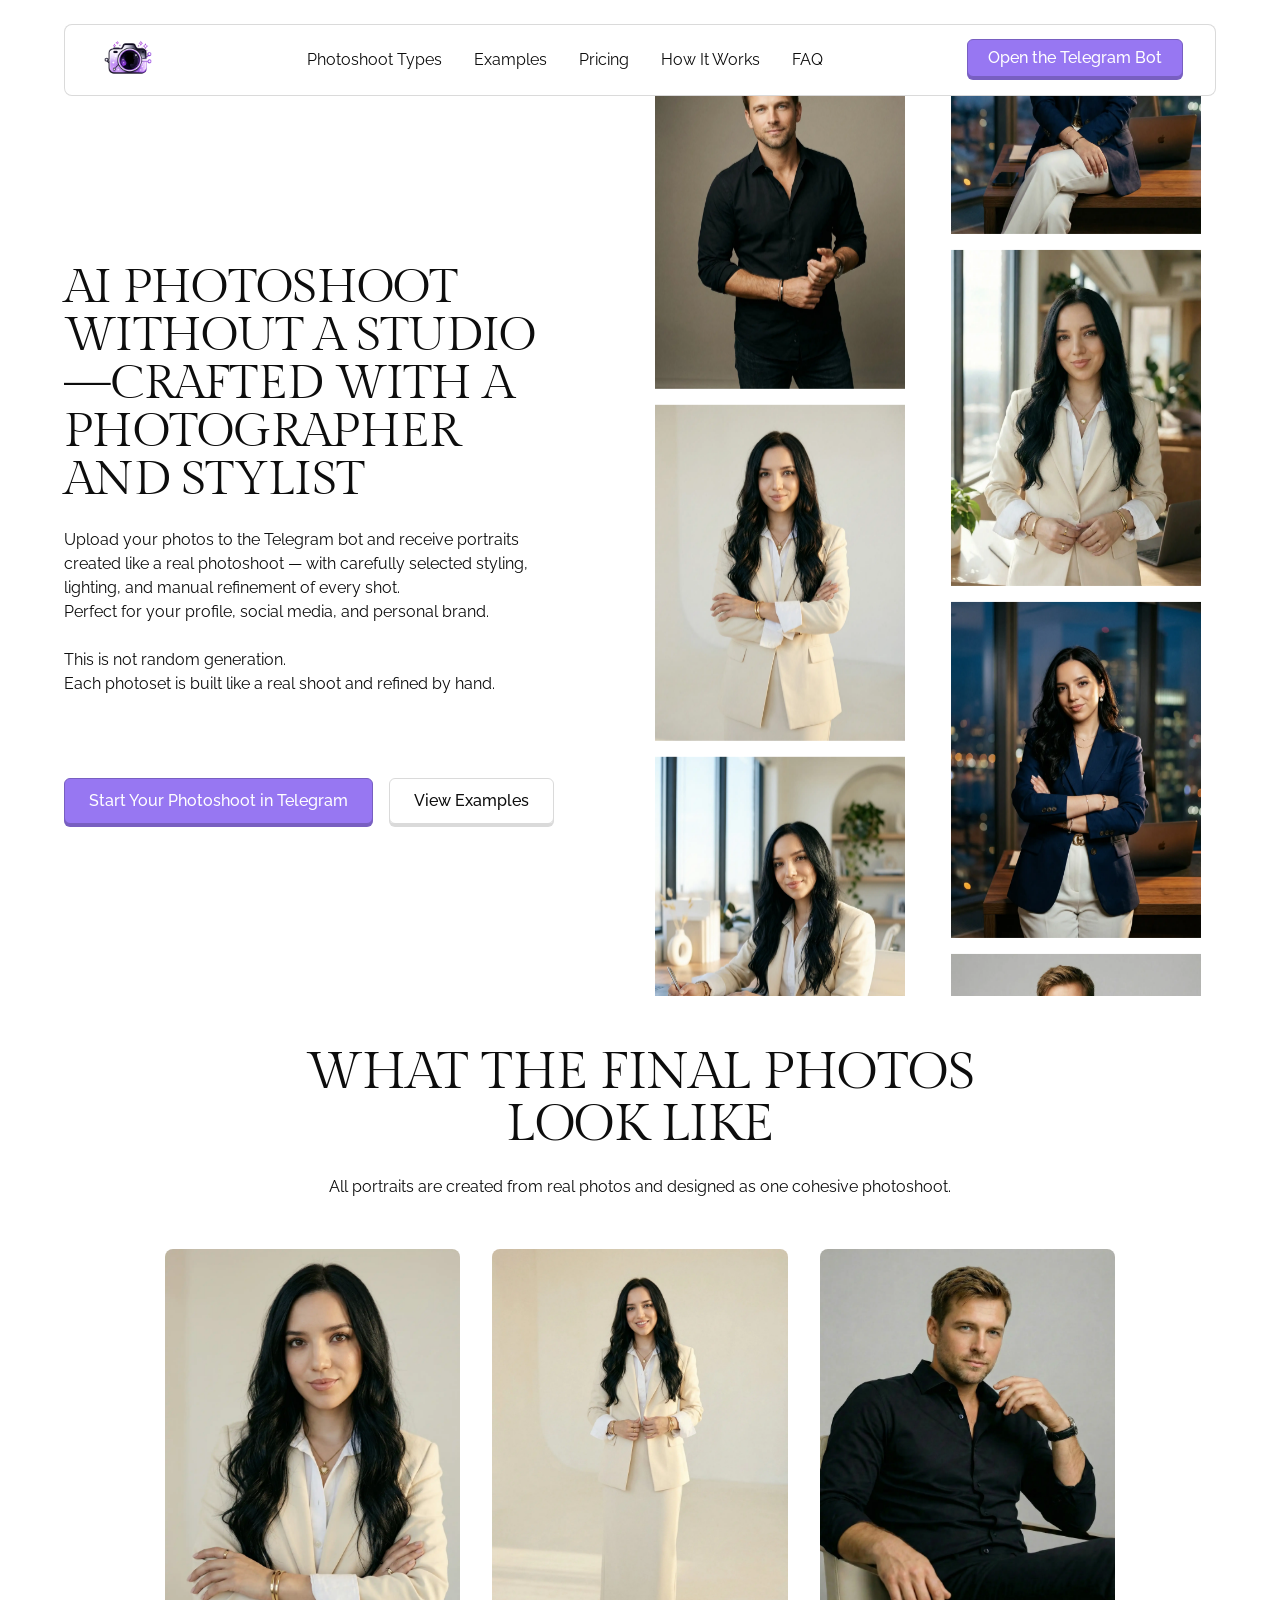
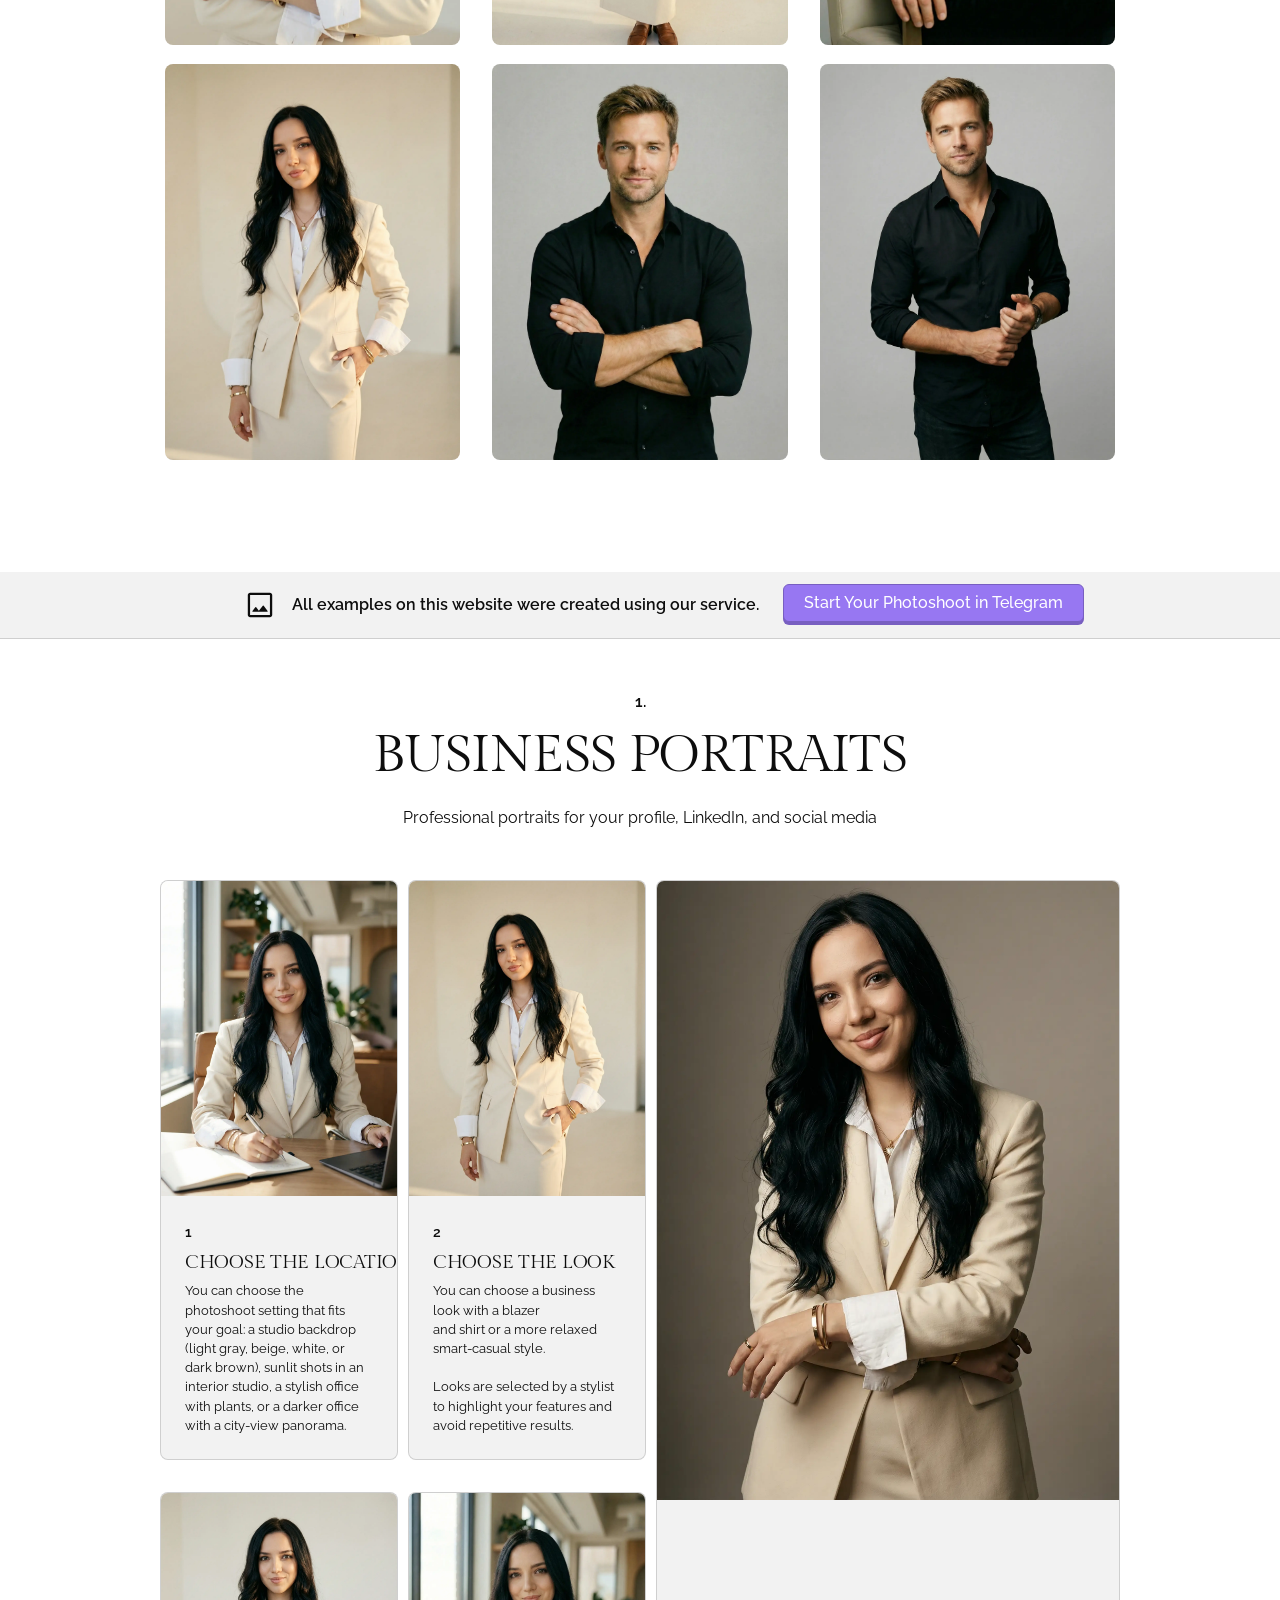
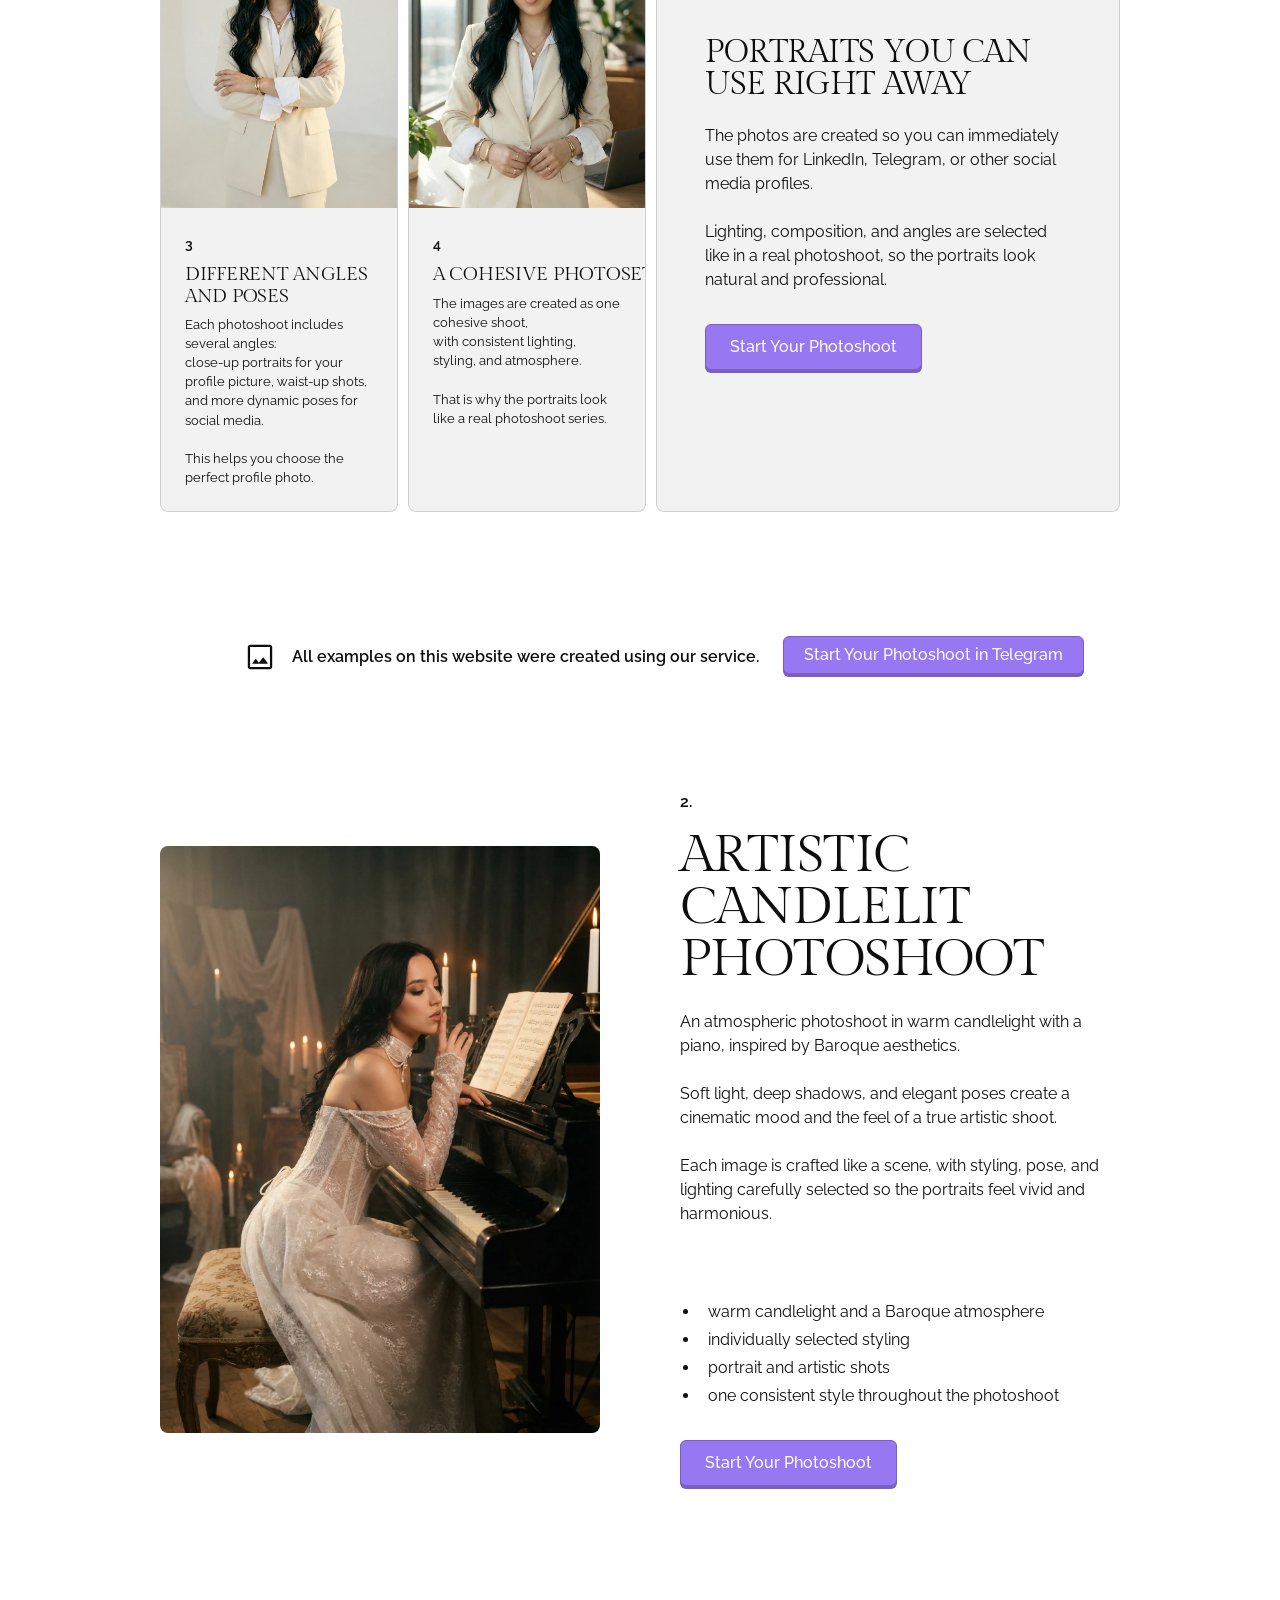
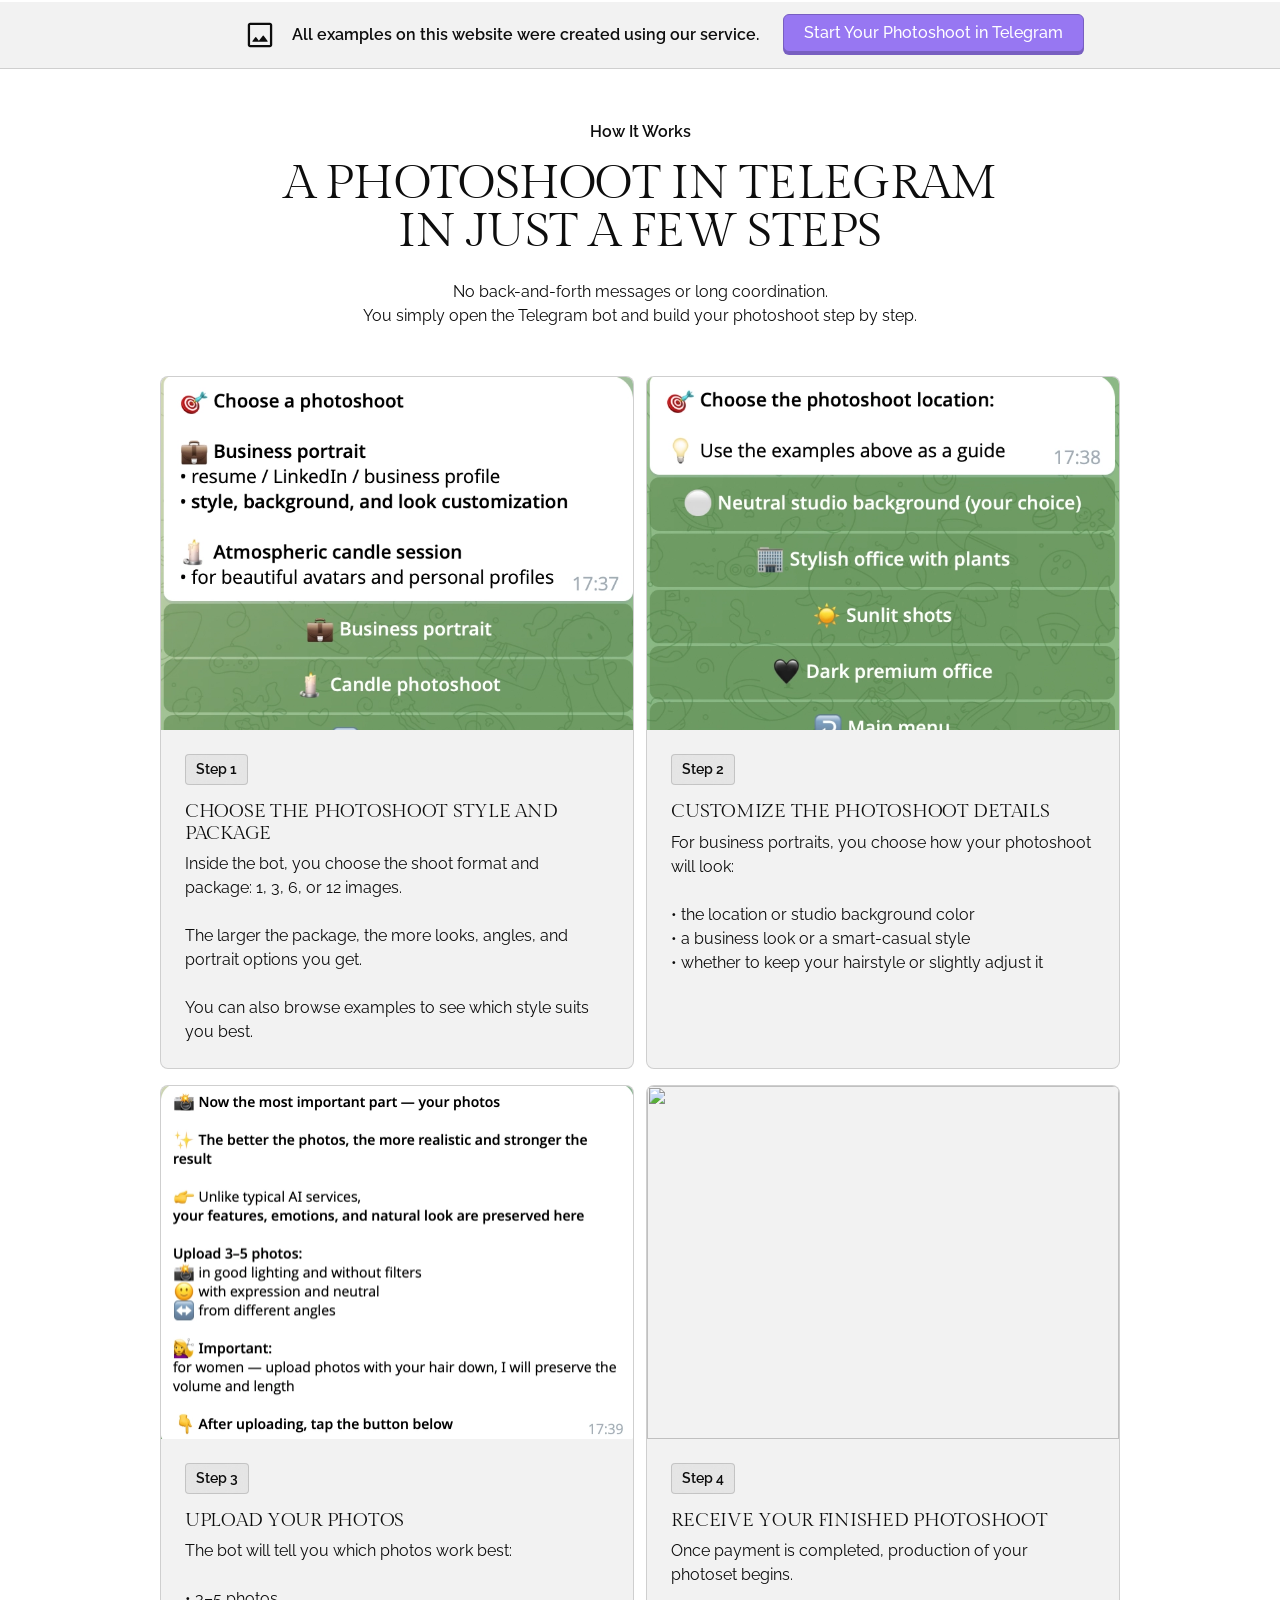
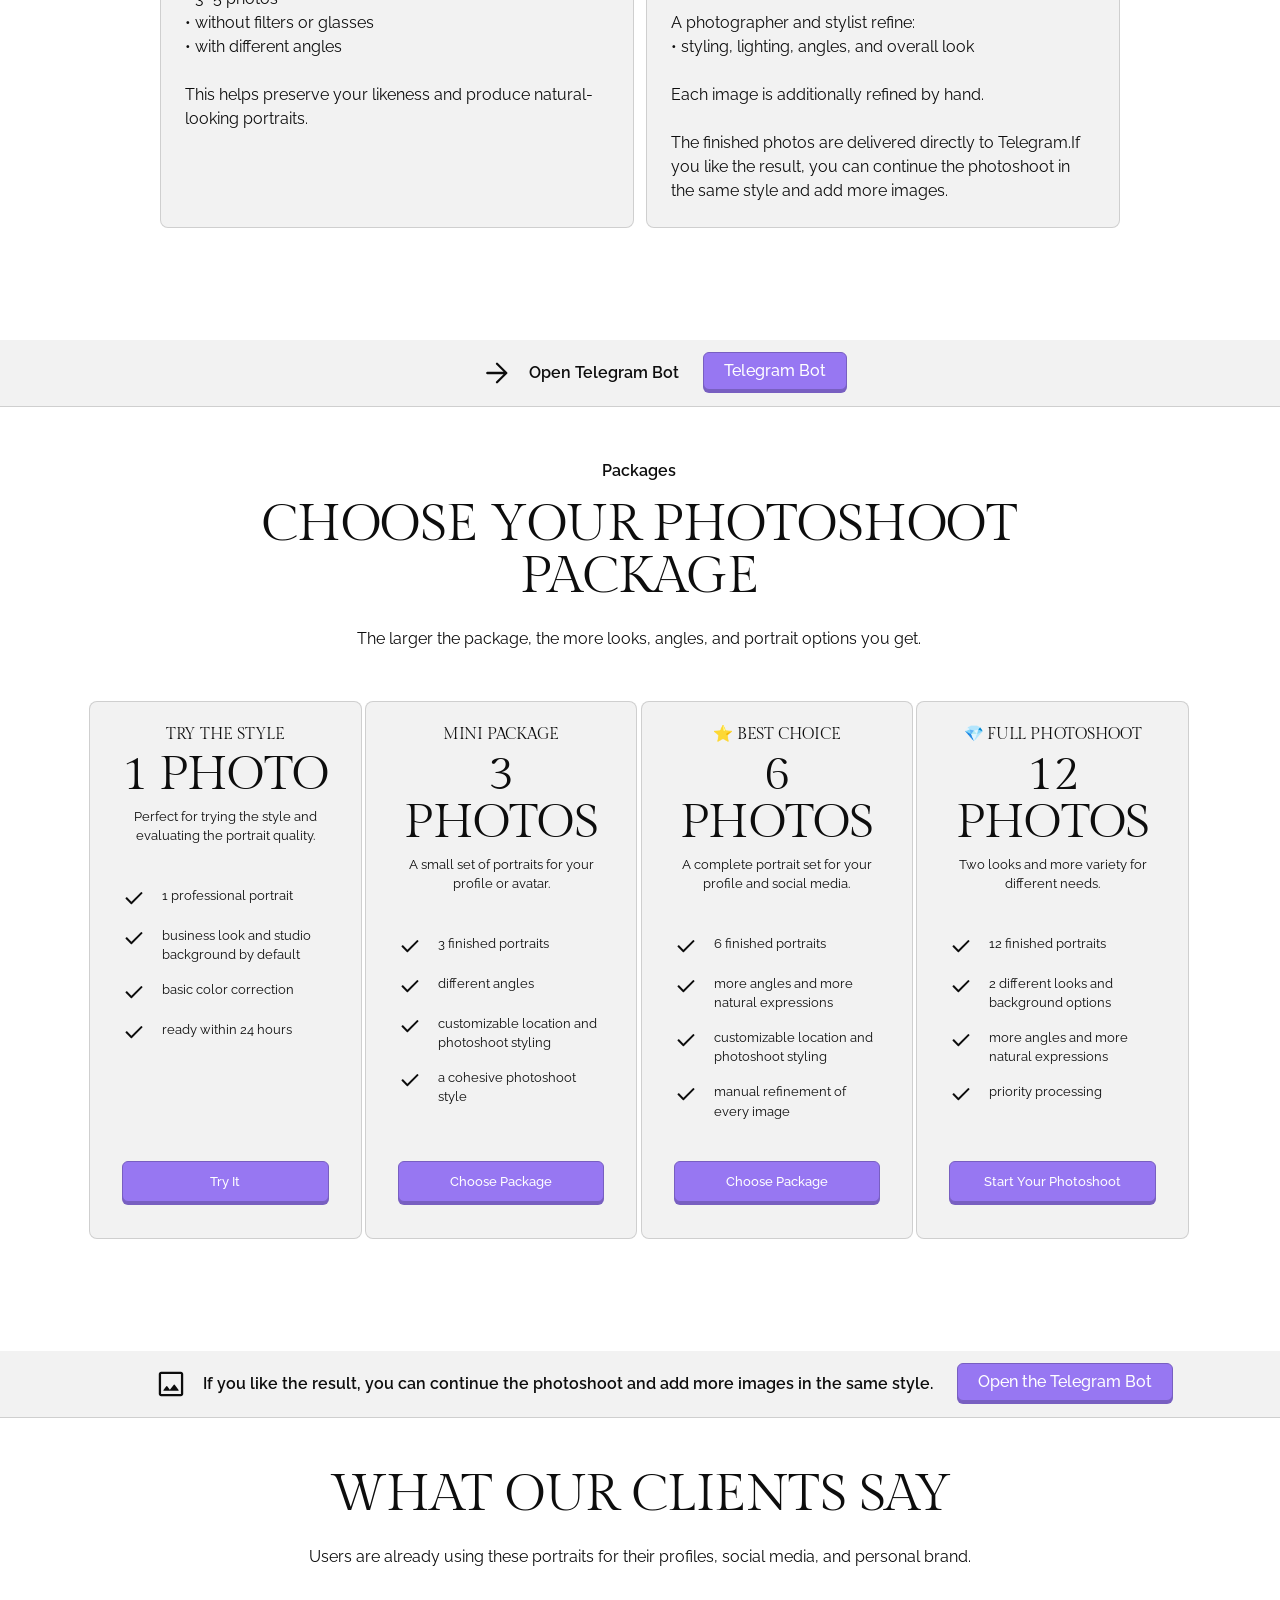
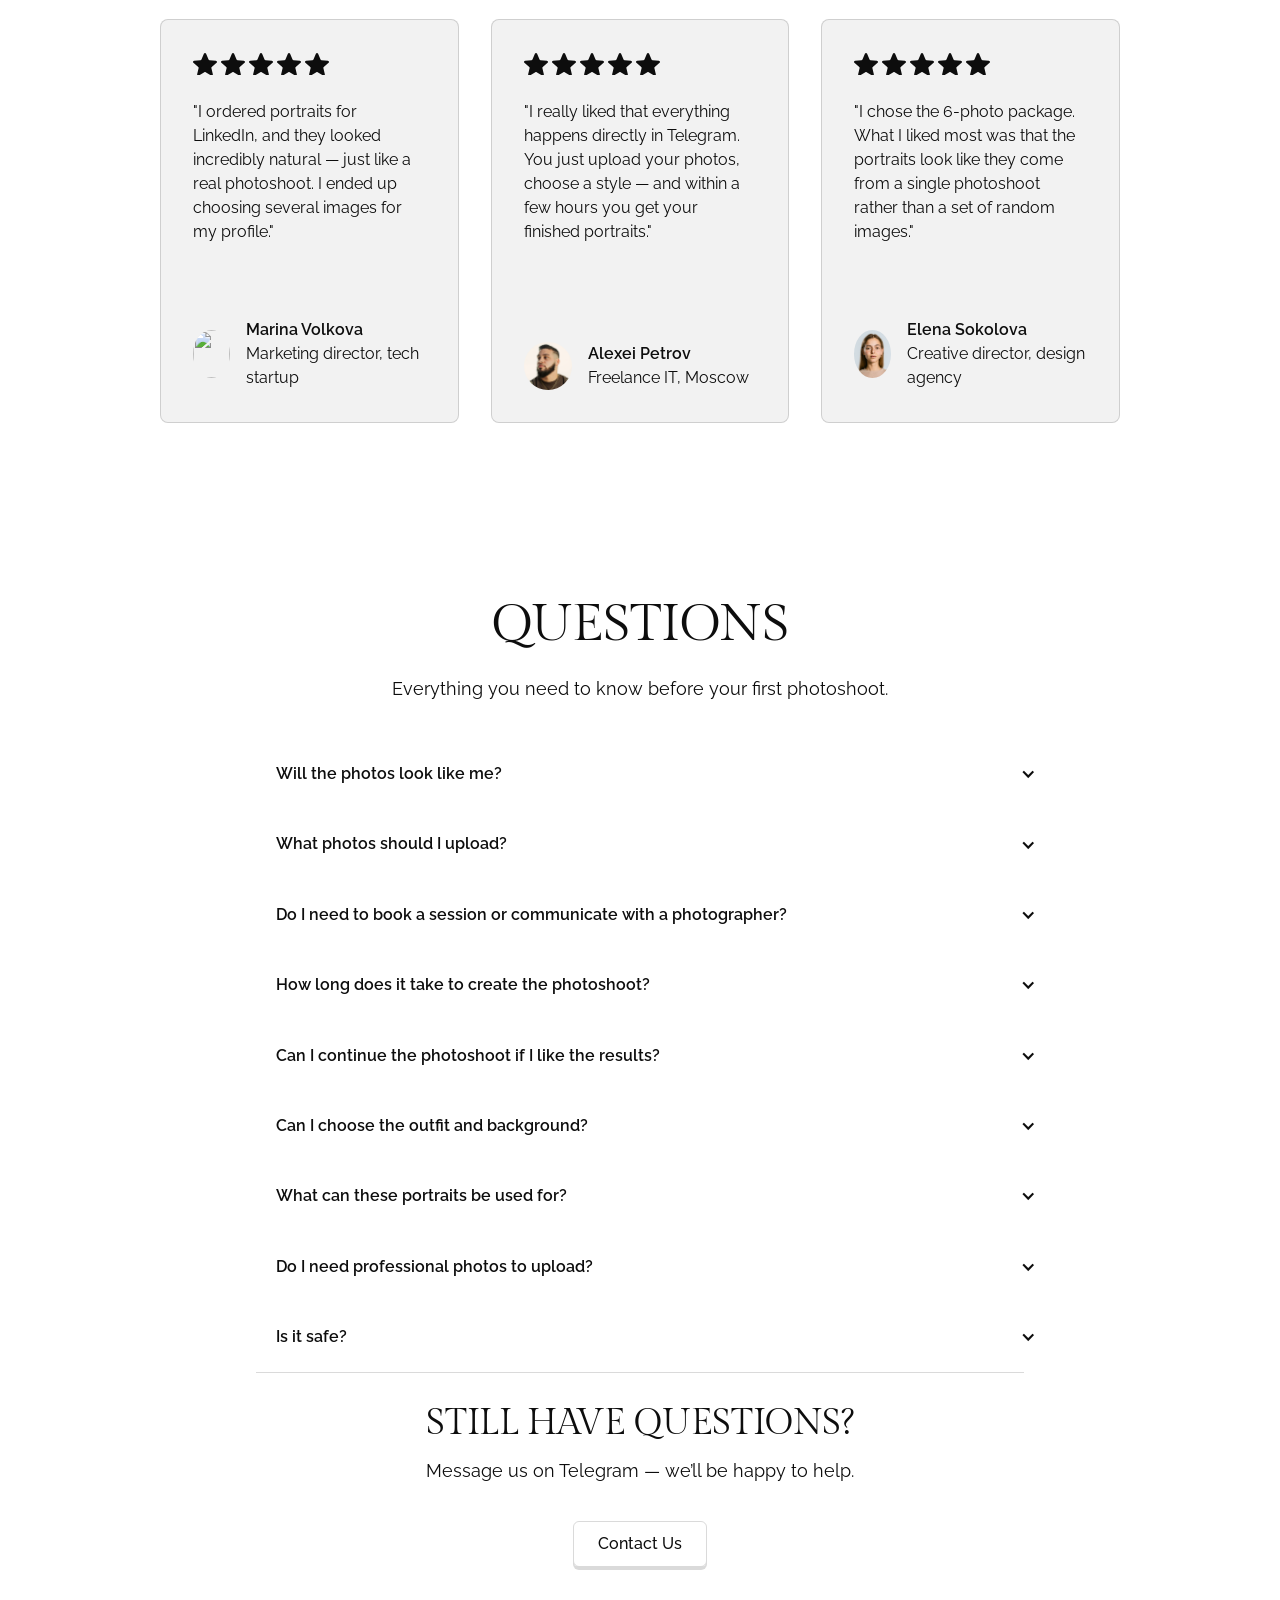
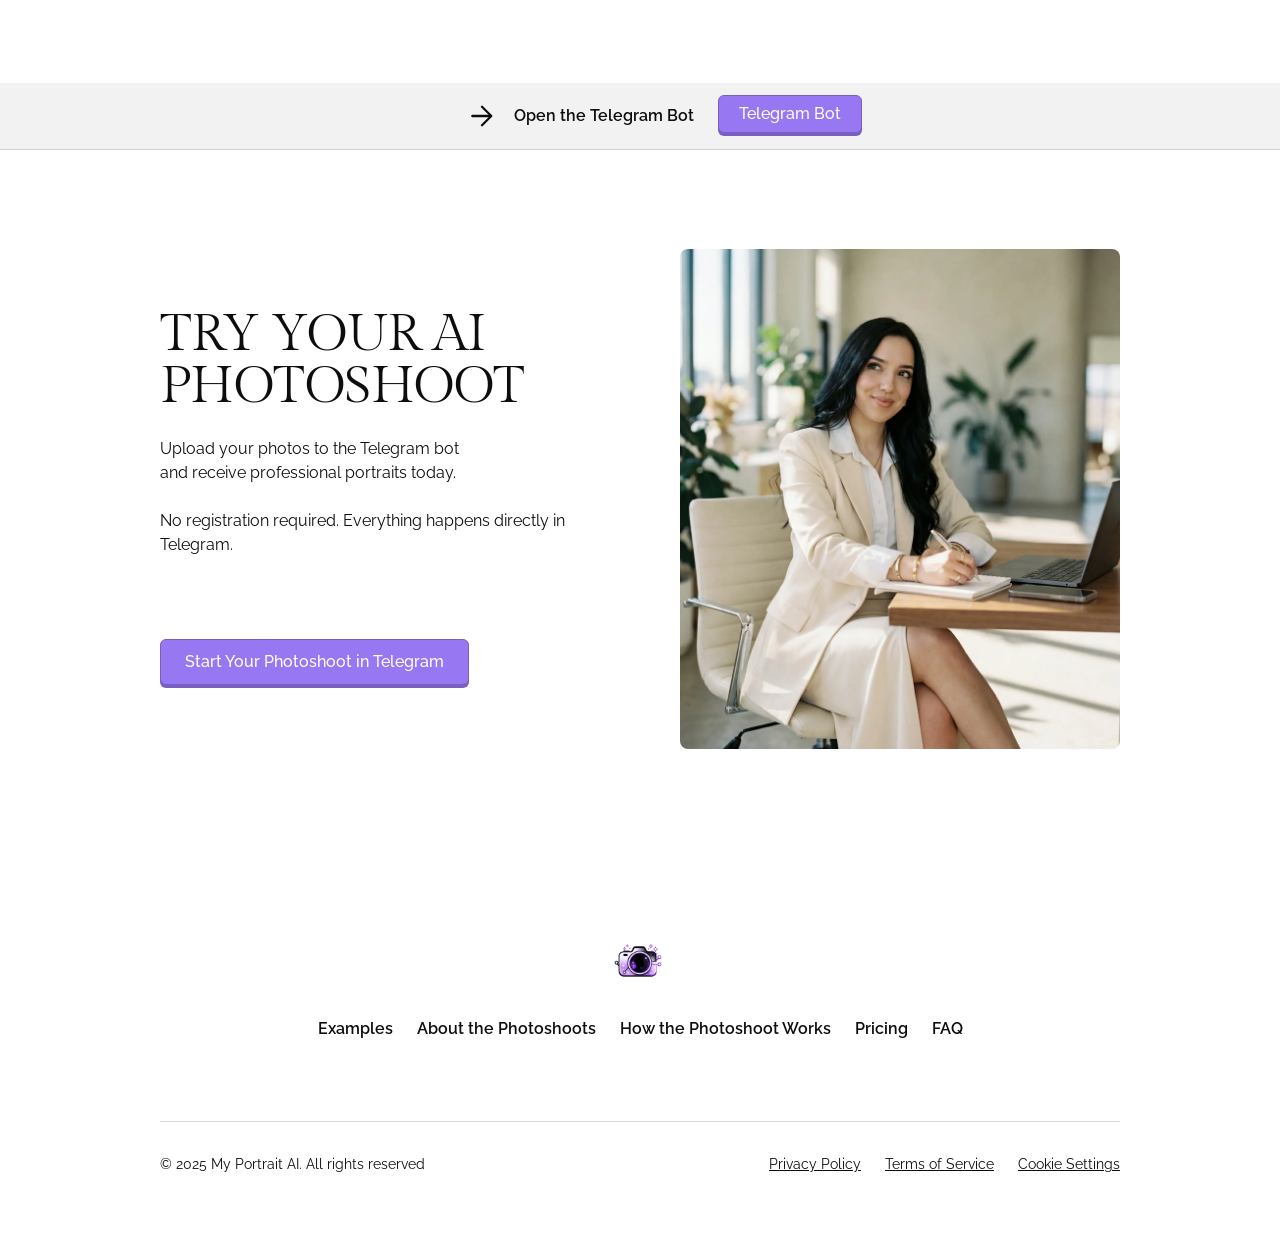
==== commit 899b21f4: "Update steps images for RU and EN" ====
--- a/index.html
+++ b/index.html
@@ -1,6 +1,7 @@
 <!doctype html>
 <!-- saved from url=(0050)-->
 <html
+  lang="ru"
   data-wf-domain="ekaterinas-sublime-site-4357b6.webflow.io"
   data-wf-page="69b23bfc92235defbf7c71d0"
   data-wf-site="69b23bfb92235defbf7c718c"
@@ -8,6 +9,39 @@
   class="w-mod-js w-mod-ix w-mod-ix3"
 >
   <head>
+    <script>
+      (function () {
+        var savedLang = localStorage.getItem("site-lang");
+        var browserLang = (
+          navigator.language ||
+          navigator.userLanguage ||
+          ""
+        ).toLowerCase();
+        var path = window.location.pathname;
+
+        // Если пользователь уже выбрал EN — сразу ведём на английскую версию
+        if (savedLang === "en") {
+          if (path === "/" || path.endsWith("/index.html")) {
+            window.location.replace("/en/");
+          }
+          return;
+        }
+
+        // Если пользователь уже выбрал RU — остаёмся на русской версии
+        if (savedLang === "ru") {
+          return;
+        }
+
+        // Если язык ещё не выбран — определяем по языку браузера
+        if (path === "/" || path.endsWith("/index.html")) {
+          if (!browserLang.startsWith("ru")) {
+            window.location.replace("/en/");
+          } else {
+            localStorage.setItem("site-lang", "ru");
+          }
+        }
+      })();
+    </script>
     <meta http-equiv="Content-Type" content="text/html; charset=UTF-8" />
     <style>
       .wf-force-outline-none[tabindex="-1"]:focus {
@@ -361,9 +395,7 @@
         class="navbar13_component delete-this-class color-scheme-6 w-nav"
       >
         <div class="navbar13_container">
-          <a
-            href="https://ekaterinas-sublime-site-4357b6.webflow.io/#"
-            class="navbar13_logo-link w-nav-brand"
+          <a href="#" class="navbar13_logo-link w-nav-brand"
             ><img
               sizes="66px"
               height="44px"
@@ -451,9 +483,7 @@
                     target="_blank"
                     class="button w-button"
                     >Начать фотосессию в Telegram</a
-                  ><a
-                    href="https://ekaterinas-sublime-site-4357b6.webflow.io/#example"
-                    class="button is-secondary w-button"
+                  ><a href="#example" class="button is-secondary w-button"
                     >Смотреть примеры</a
                   >
                 </div>
@@ -830,7 +860,7 @@
                   <div class="w-layout-grid gallery5_grid-list">
                     <div class="w-layout-grid gallery5_row">
                       <a
-                        href="https://ekaterinas-sublime-site-4357b6.webflow.io/#"
+                        href="#"
                         id="w-node-_26de5010-ed25-604e-8ed6-b7bf98430fa5-bf7c71d0"
                         class="gallery5_lightbox-link w-inline-block w-lightbox"
                         aria-label="open lightbox"
@@ -851,7 +881,7 @@
                           }
                         </script></a
                       ><a
-                        href="https://ekaterinas-sublime-site-4357b6.webflow.io/#"
+                        href="#"
                         id="w-node-_26de5010-ed25-604e-8ed6-b7bf98430fa8-bf7c71d0"
                         class="gallery5_lightbox-link w-inline-block w-lightbox"
                         aria-label="open lightbox"
@@ -872,7 +902,7 @@
                           }
                         </script></a
                       ><a
-                        href="https://ekaterinas-sublime-site-4357b6.webflow.io/#"
+                        href="#"
                         id="w-node-_26de5010-ed25-604e-8ed6-b7bf98430fab-bf7c71d0"
                         class="gallery5_lightbox-link w-inline-block w-lightbox"
                         aria-label="open lightbox"
@@ -896,7 +926,7 @@
                     </div>
                     <div class="w-layout-grid gallery5_row">
                       <a
-                        href="https://ekaterinas-sublime-site-4357b6.webflow.io/#"
+                        href="#"
                         id="w-node-_26de5010-ed25-604e-8ed6-b7bf98430faf-bf7c71d0"
                         class="gallery5_lightbox-link w-inline-block w-lightbox"
                         aria-label="open lightbox"
@@ -917,7 +947,7 @@
                           }
                         </script></a
                       ><a
-                        href="https://ekaterinas-sublime-site-4357b6.webflow.io/#"
+                        href="#"
                         id="w-node-_26de5010-ed25-604e-8ed6-b7bf98430fb2-bf7c71d0"
                         class="gallery5_lightbox-link w-inline-block w-lightbox"
                         aria-label="open lightbox"
@@ -938,7 +968,7 @@
                           }
                         </script></a
                       ><a
-                        href="https://ekaterinas-sublime-site-4357b6.webflow.io/#"
+                        href="#"
                         id="w-node-_26de5010-ed25-604e-8ed6-b7bf98430fb5-bf7c71d0"
                         class="gallery5_lightbox-link w-inline-block w-lightbox"
                         aria-label="open lightbox"
@@ -1377,19 +1407,13 @@
                     <div class="blog14_list-wrapper">
                       <div class="w-layout-grid blog14_list">
                         <div class="blog14_item">
-                          <a
-                            href="https://ekaterinas-sublime-site-4357b6.webflow.io/#"
-                            class="blog14_item-link w-inline-block"
+                          <a href="#" class="blog14_item-link w-inline-block"
                             ><div class="blog14_image-wrapper">
                               <img
                                 src="./assets/steps4.webp"
                                 loading="lazy"
                                 alt=""
                                 class="blog14_image-aspect-ratio-classic-tv-position-top-center"
-                              /><img
-                                src="./assets/41d61ee5-74b1-4f30-902b-6063e3fdd62b"
-                                loading="lazy"
-                                alt=""
                               />
                             </div>
                             <div class="blog14_item-content">
@@ -1417,19 +1441,9 @@
                           >
                         </div>
                         <div class="blog14_item">
-                          <a
-                            href="https://ekaterinas-sublime-site-4357b6.webflow.io/#"
-                            class="blog14_item-link w-inline-block"
+                          <a href="#" class="blog14_item-link w-inline-block"
                             ><div class="blog14_image-wrapper">
                               <img
-                                src="./assets/db738d9c-4538-4ff1-8d11-d84525653556"
-                                loading="lazy"
-                                alt=""
-                              /><img
-                                src="./assets/4b0716c7-6b60-44cd-8d43-6f582d247a94"
-                                loading="lazy"
-                                alt=""
-                              /><img
                                 src="./assets/steps3.webp"
                                 loading="lazy"
                                 sizes="(max-width: 796px) 100vw, 796px"
@@ -1465,19 +1479,11 @@
                           >
                         </div>
                         <div class="blog14_item">
-                          <a
-                            href="https://ekaterinas-sublime-site-4357b6.webflow.io/#"
-                            class="blog14_item-link w-inline-block"
+                          <a href="#" class="blog14_item-link w-inline-block"
                             ><div class="blog14_image-wrapper">
                               <img
-                                src="./assets/steps2.webp"
+                                src="./assets/stepsru3.webp"
                                 loading="lazy"
-                                sizes="100vw"
-                                srcset="
-                                  https://cdn.prod.website-files.com/69b23bfb92235defbf7c718c/69b4eb86489bb81252a4b717_%D0%A1%D0%BD%D0%B8%D0%BC%D0%BE%D0%BA%20%D1%8D%D0%BA%D1%80%D0%B0%D0%BD%D0%B0%202026-03-14%20%D0%B2%2012.00.40-p-500.png 500w,
-                                  https://cdn.prod.website-files.com/69b23bfb92235defbf7c718c/69b4eb86489bb81252a4b717_%D0%A1%D0%BD%D0%B8%D0%BC%D0%BE%D0%BA%20%D1%8D%D0%BA%D1%80%D0%B0%D0%BD%D0%B0%202026-03-14%20%D0%B2%2012.00.40-p-800.png 800w,
-                                  https://cdn.prod.website-files.com/69b23bfb92235defbf7c718c/69b4eb86489bb81252a4b717_%D0%A1%D0%BD%D0%B8%D0%BC%D0%BE%D0%BA%20%D1%8D%D0%BA%D1%80%D0%B0%D0%BD%D0%B0%202026-03-14%20%D0%B2%2012.00.40.png       976w
-                                "
                                 alt=""
                                 class="blog14_image-aspect-ratio-classic-tv-position-top-center"
                               />
@@ -1506,9 +1512,7 @@
                           >
                         </div>
                         <div class="blog14_item">
-                          <a
-                            href="https://ekaterinas-sublime-site-4357b6.webflow.io/#"
-                            class="blog14_item-link w-inline-block"
+                          <a href="#" class="blog14_item-link w-inline-block"
                             ><div class="blog14_image-wrapper">
                               <img
                                 src="./assets/steps1.webp"
@@ -2034,7 +2038,7 @@
                                 </svg>
                               </div>
                             </div>
-                            <div>2 разнок образа и фона навыбор</div>
+                            <div>2 разных образа и фона навыбор</div>
                           </div>
                           <div
                             id="w-node-_26de5010-ed25-604e-8ed6-b7bf98431177-bf7c71d0"
@@ -2078,7 +2082,7 @@
                                 </svg>
                               </div>
                             </div>
-                            <div>приоритетныя обработка</div>
+                            <div>приоритетная обработка</div>
                           </div>
                         </div>
                       </div>
@@ -2567,10 +2571,27 @@
                               aria-labelledby="w-dropdown-toggle-1"
                             >
                               <div class="text-block">
-                                Лучше всего подходят 3–5 обычных фотографий:<br /><br />•
-                                лицо хорошо видно• без фильтров и масок• без
-                                солнцезащитных очков• разные ракурсы<br /><br />Бот
-                                подскажет, какие фотографии лучше загрузить.
+                                Достаточно 3–5 обычных фотографий, сделанных на
+                                телефон при хорошем освещении.<br /><br />Лучше
+                                всего подходят качественные фотографии, где вы
+                                себе нравитесь и выглядите естественно. Именно
+                                такие снимки помогают точнее передать внешность,
+                                мимику, причёску и общее впечатление от
+                                образа.<br /><br />Чтобы портреты получились
+                                максимально похожими, желательно, чтобы на
+                                фотографиях: • лицо было видно при хорошем
+                                освещении • были разные ракурсы — с улыбкой и
+                                без • была та причёска, которую вы хотите видеть
+                                в результате • была видна длина волос.<br /><br />Например,
+                                если вы хотите портреты с распущенными волосами,
+                                лучше загрузить фотографии именно с такой
+                                причёской. Для девушек особенно хорошо подходят
+                                снимки с распущенными волосами или лёгкой
+                                укладкой — это помогает точнее передать форму,
+                                объём и длину волос.<br /><br />Чем естественнее
+                                и удачнее исходные фотографии, тем более
+                                похожими, живыми и красивыми получатся готовые
+                                портреты.
                               </div>
                             </nav>
                           </div>
@@ -2743,11 +2764,10 @@
                               aria-labelledby="w-dropdown-toggle-6"
                             >
                               <div class="text-block">
-                                Да.<br /><br />В боте вы можете выбрать:<br /><br />•
-                                локацию или цвет студийного фона<br />• деловой
-                                образ или smart-casual<br />• сохранить свою
-                                причёску<br /><br />Это помогает собрать
-                                фотосессию под вашу задачу.
+                                Фотографии отлично подходят для:
+                                <br /><br />• профиля LinkedIn<br />• Telegram и
+                                социальных сетей<br />• аватарки<br /><br />личного
+                                бренда
                               </div>
                             </nav>
                           </div>
@@ -2779,9 +2799,11 @@
                               aria-labelledby="w-dropdown-toggle-7"
                             >
                               <div class="text-block">
-                                Фотографии отлично подходят для:<br /><br />•
-                                профиля LinkedIn<br />• Telegram и социальных
-                                сетей<br />• аватарки<br />• личного бренда
+                                Нет, профессиональные фотографии не нужны.<br /><br />
+                                Достаточно 3–5 обычных фотографий, сделанных на
+                                телефон при хорошем освещении.<br /><br />Бот
+                                подскажет, какие фотографии подойдут лучше
+                                всего.
                               </div>
                             </nav>
                           </div>
@@ -2833,7 +2855,7 @@
                           <div class="margin-top margin-medium">
                             <div class="button-group is-center">
                               <a
-                                href="https://ekaterinas-sublime-site-4357b6.webflow.io/##https://t.me/myportrait_ai_bot"
+                                href="https://t.me/myportrait_ai_bot"
                                 class="button-2 is-secondary w-button"
                                 >Написать</a
                               >
@@ -2933,7 +2955,7 @@
               <div class="padding-bottom padding-xxlarge">
                 <div class="footer7_top-wrapper">
                   <a
-                    href="https://ekaterinas-sublime-site-4357b6.webflow.io/#"
+                    href="#"
                     id="w-node-_563cd3b0-a738-65c5-5898-624031ee09fb-31ee09f5"
                     class="footer7_logo-link w-nav-brand"
                     ><img
@@ -2964,17 +2986,11 @@
                     © 2025 My Portrait AI. Все права защищены
                   </div>
                   <div class="w-layout-grid footer7_legal-list">
-                    <a
-                      href="https://ekaterinas-sublime-site-4357b6.webflow.io/#"
-                      class="footer7_legal-link"
+                    <a href="#" class="footer7_legal-link"
                       >Политика конфиденциальности</a
-                    ><a
-                      href="https://ekaterinas-sublime-site-4357b6.webflow.io/#"
-                      class="footer7_legal-link"
+                    ><a href="#" class="footer7_legal-link"
                       >Условия использования</a
-                    ><a
-                      href="https://ekaterinas-sublime-site-4357b6.webflow.io/#"
-                      class="footer7_legal-link"
+                    ><a href="#" class="footer7_legal-link"
                       >Настройки cookies</a
                     >
                   </div>
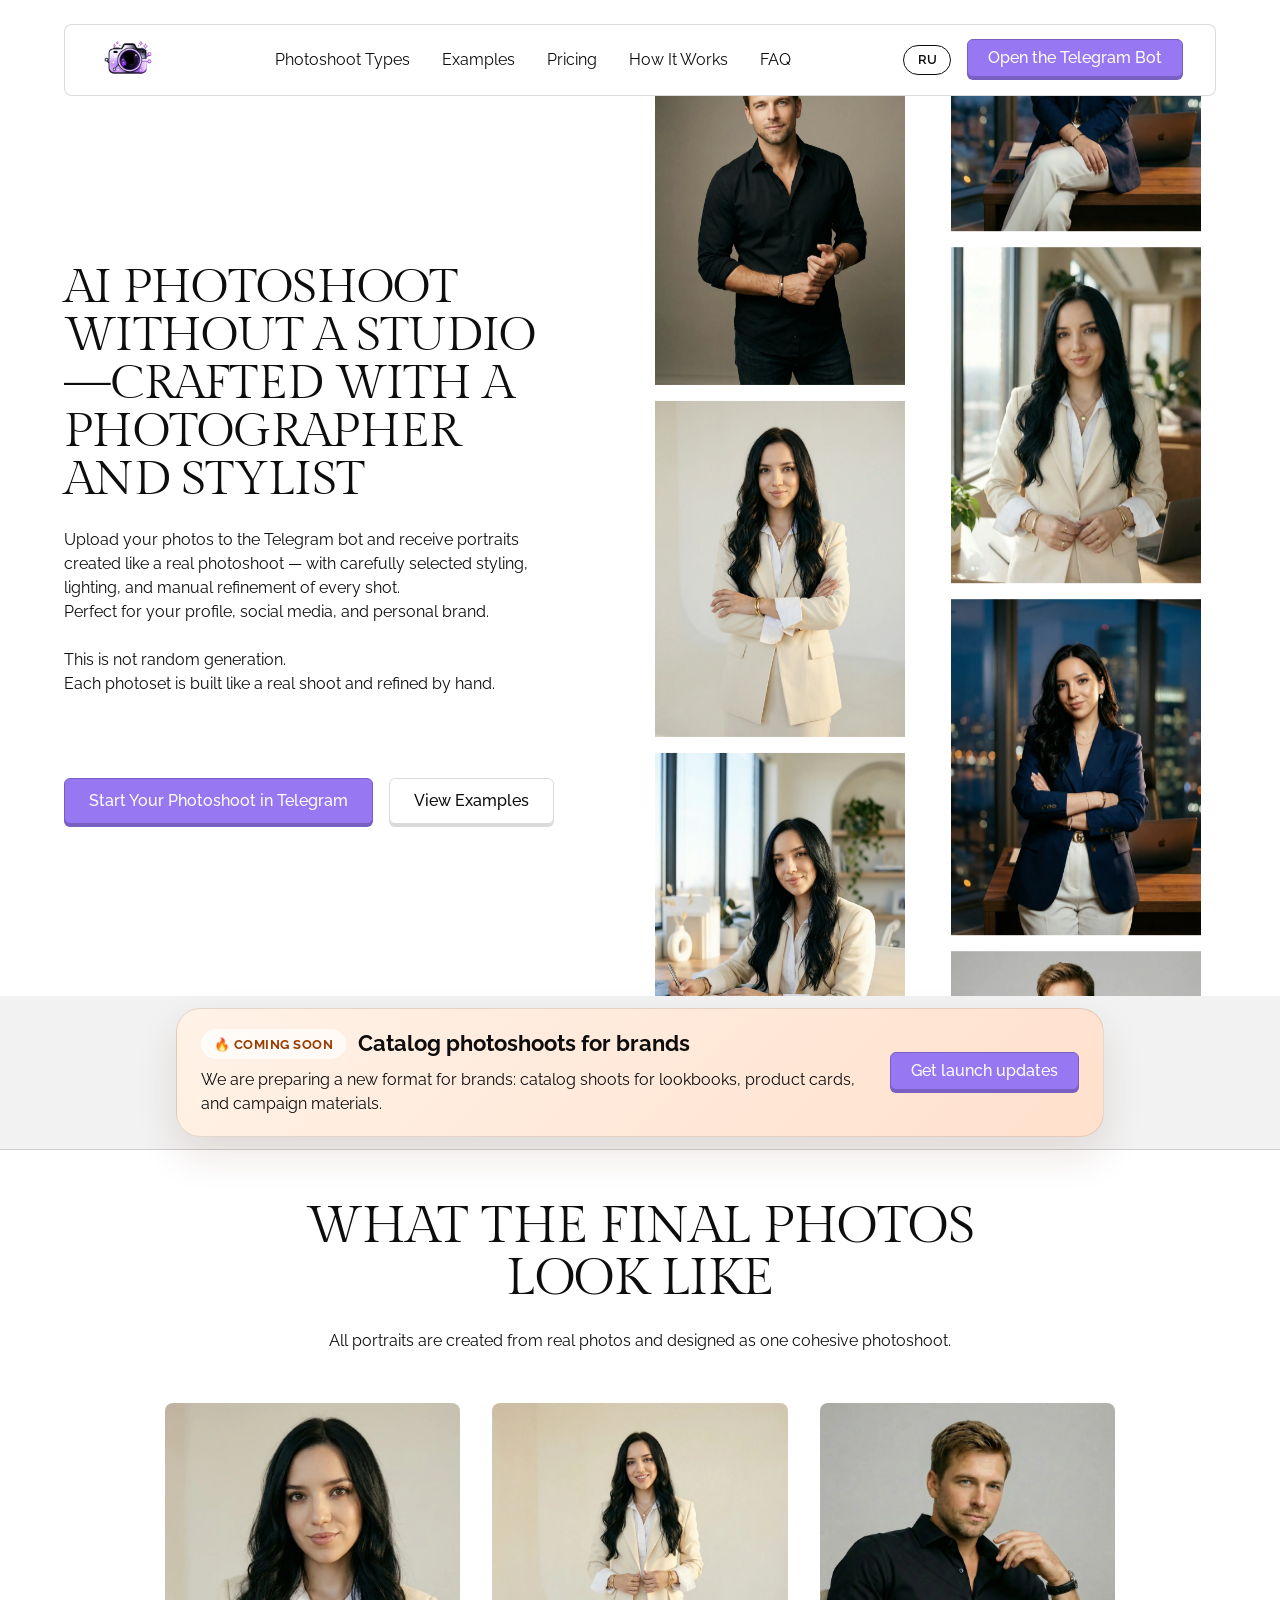
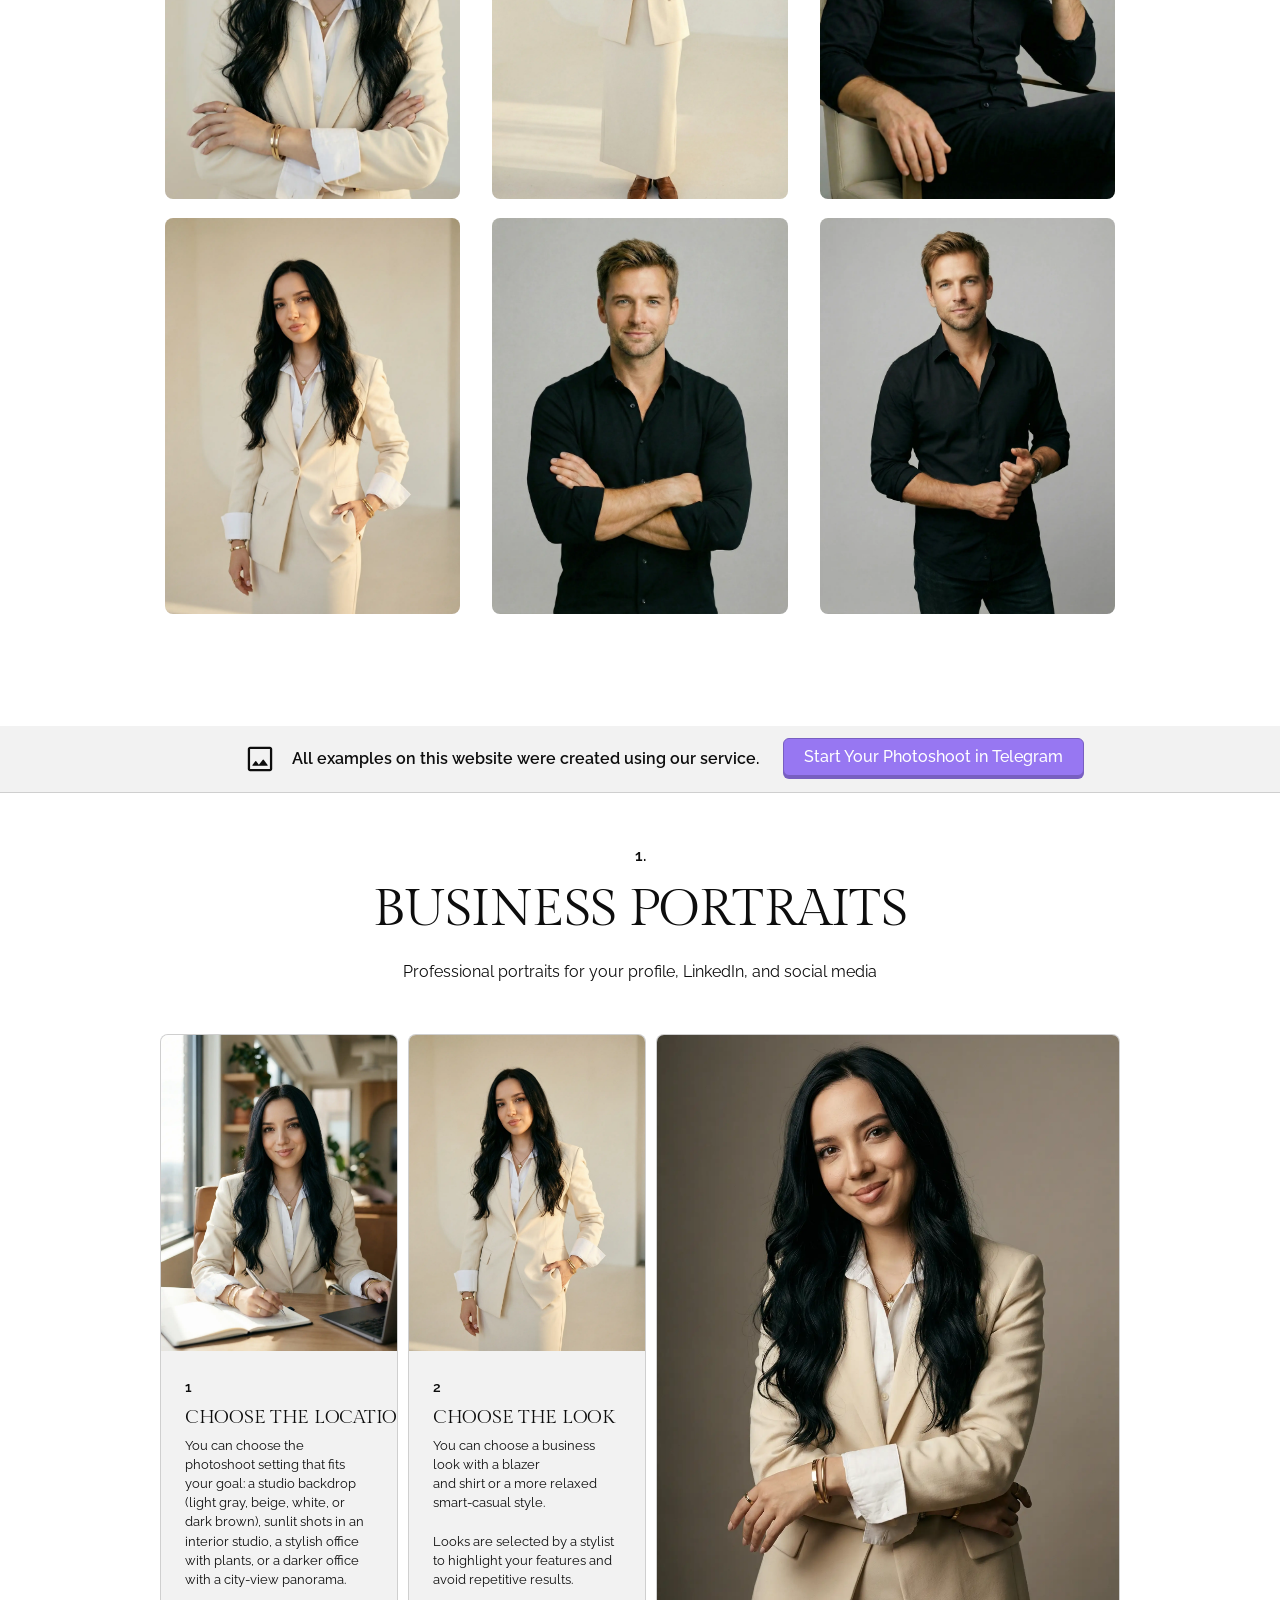
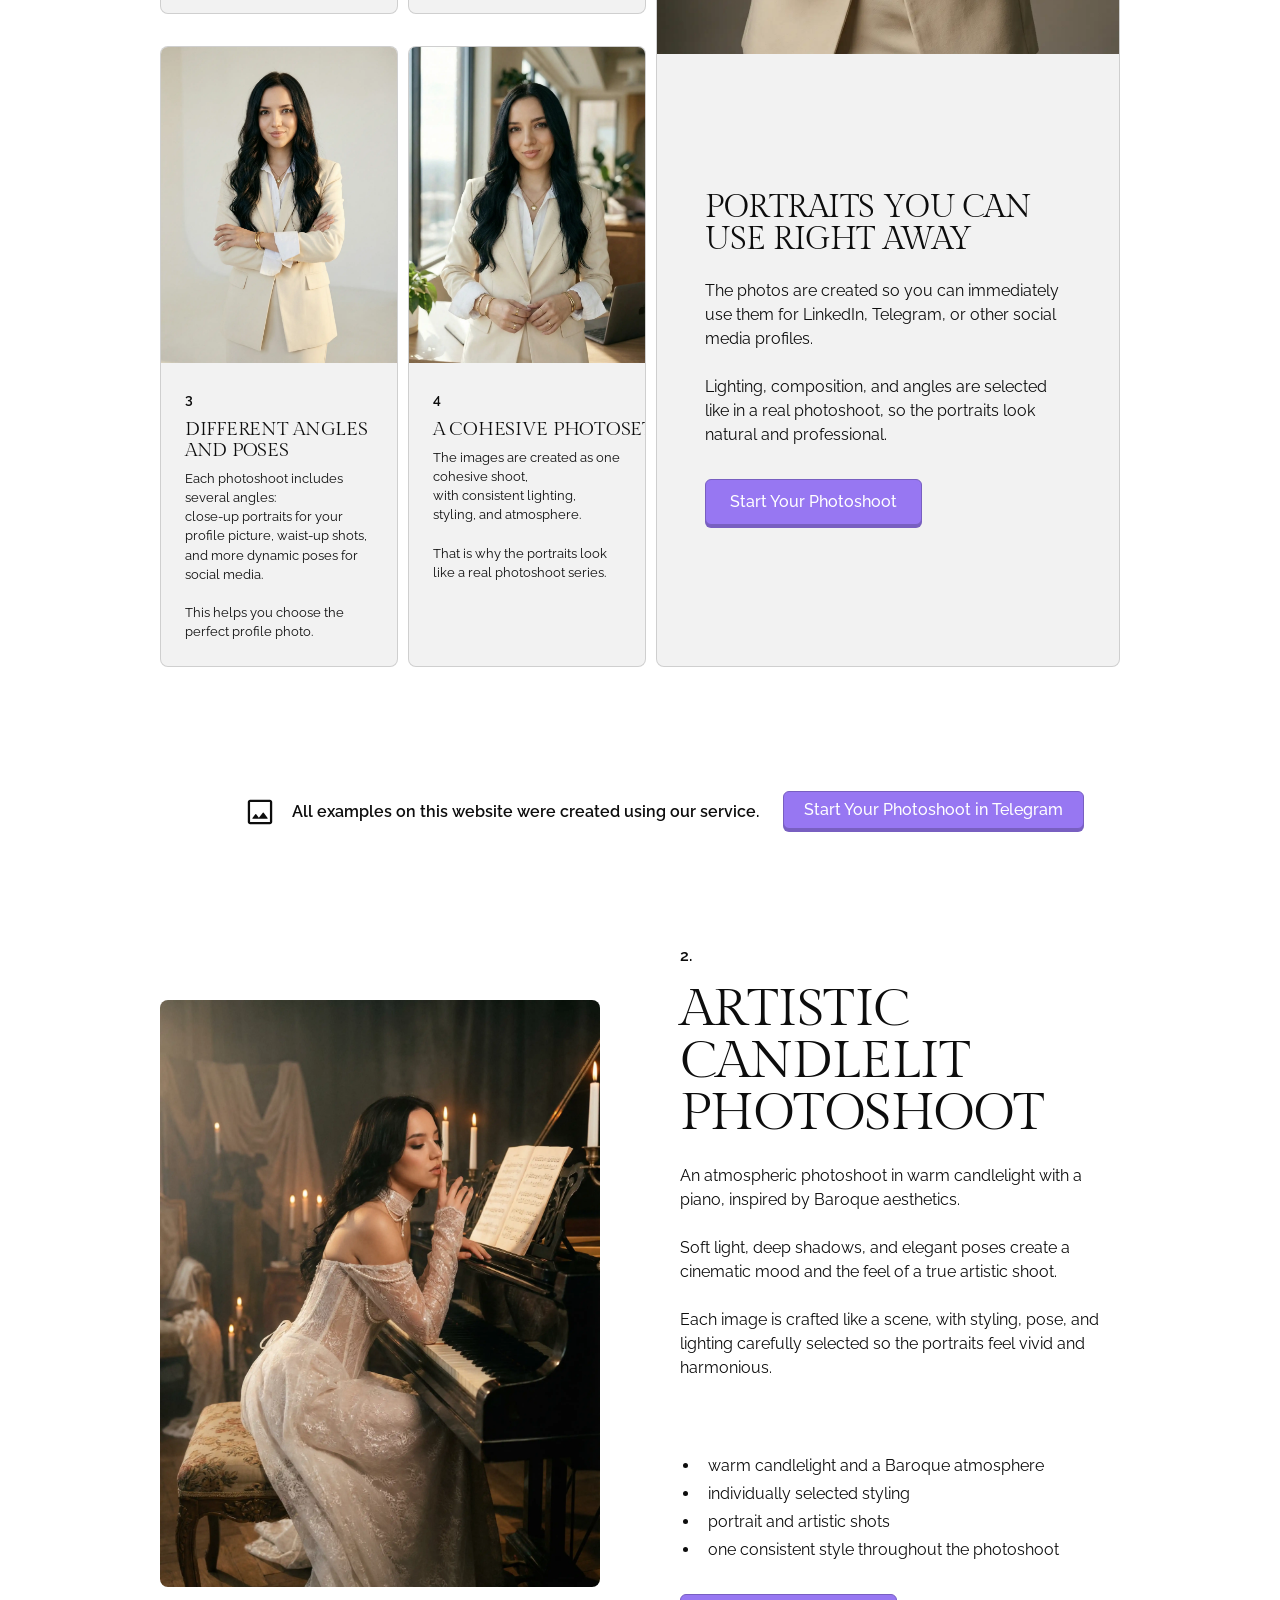
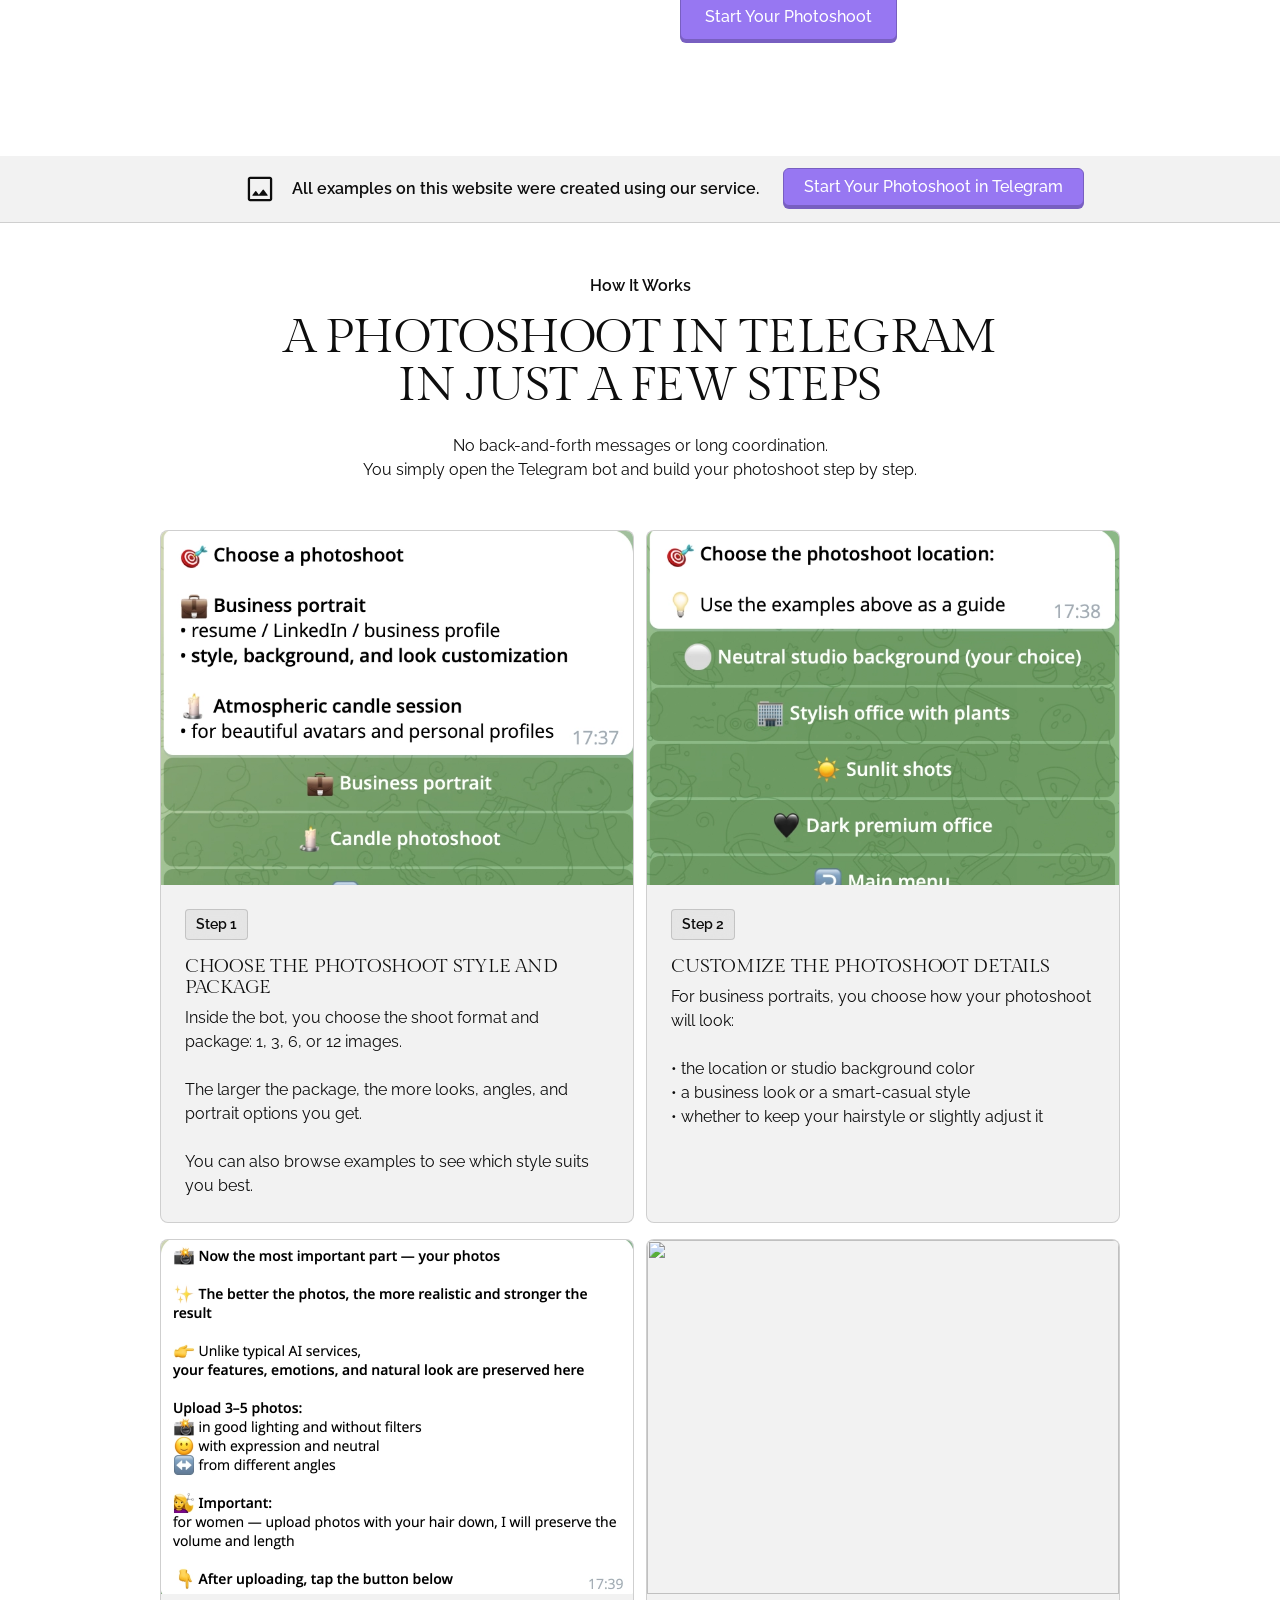
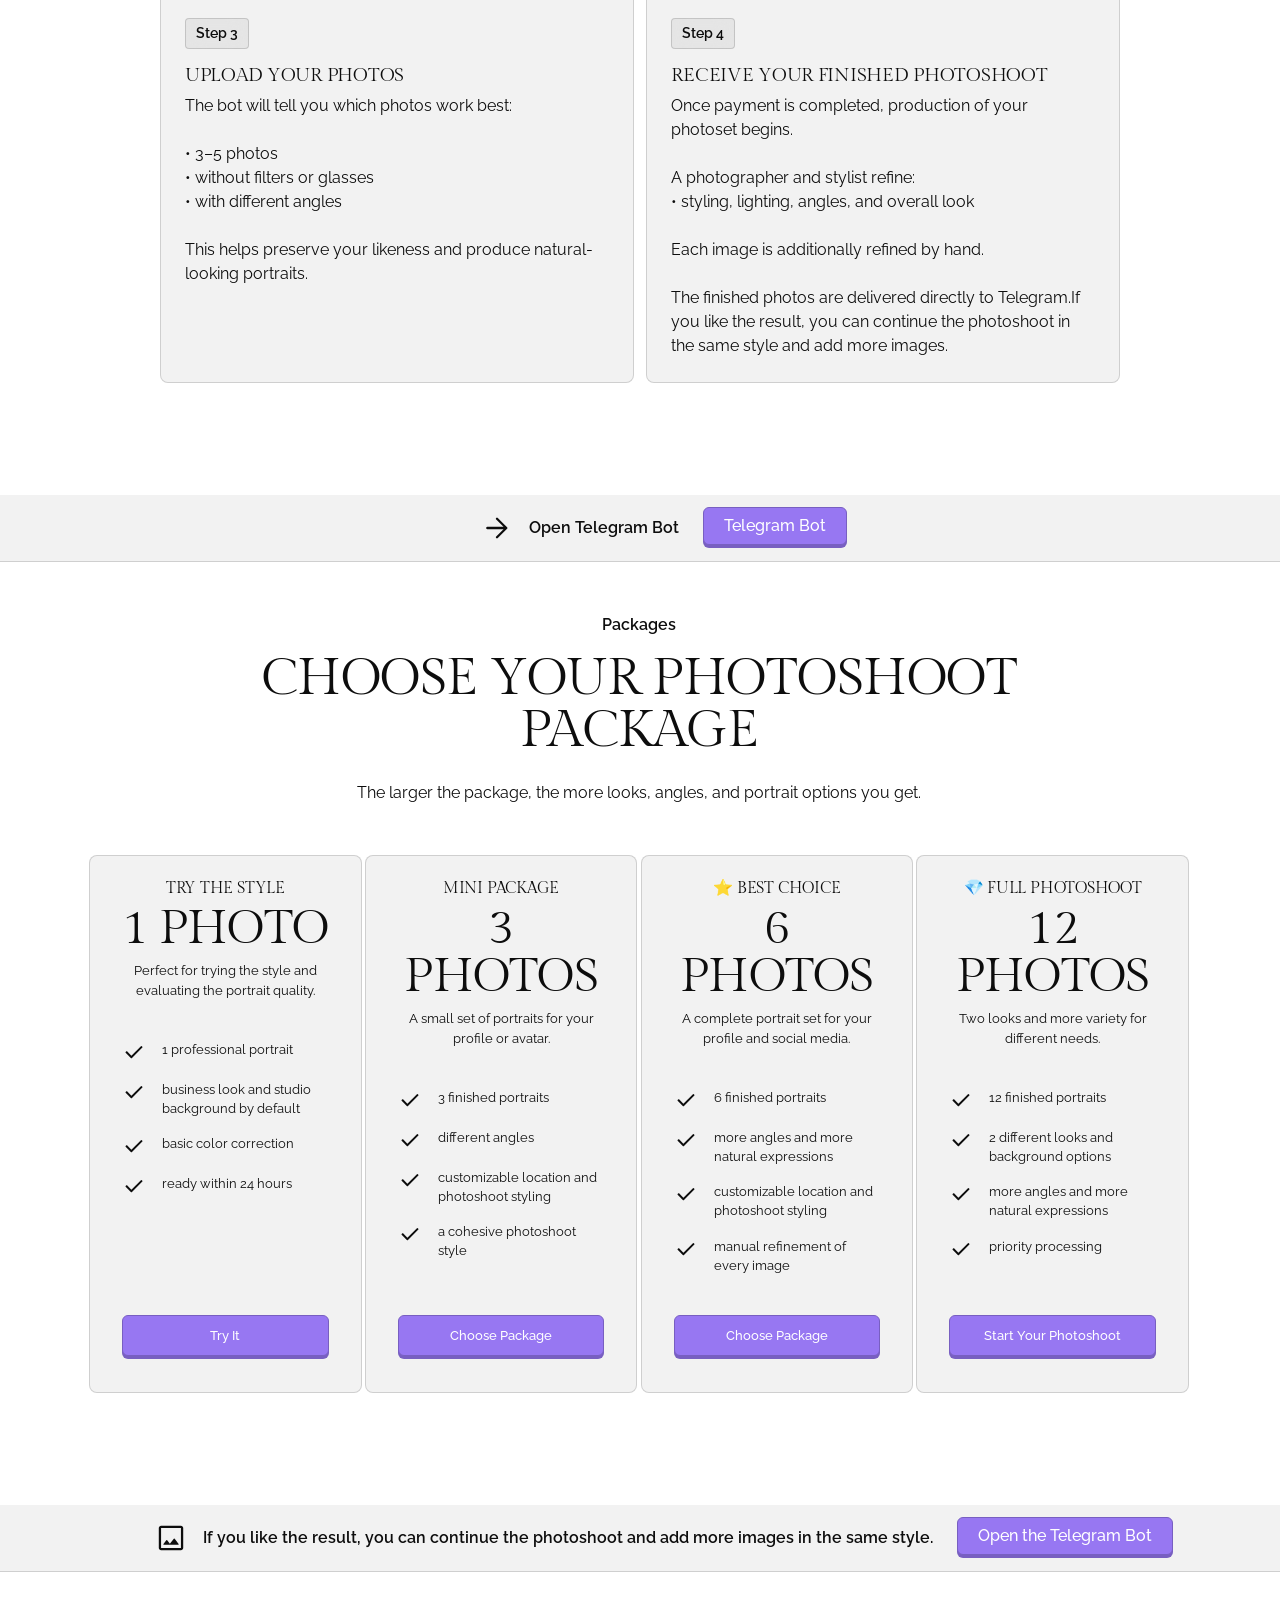
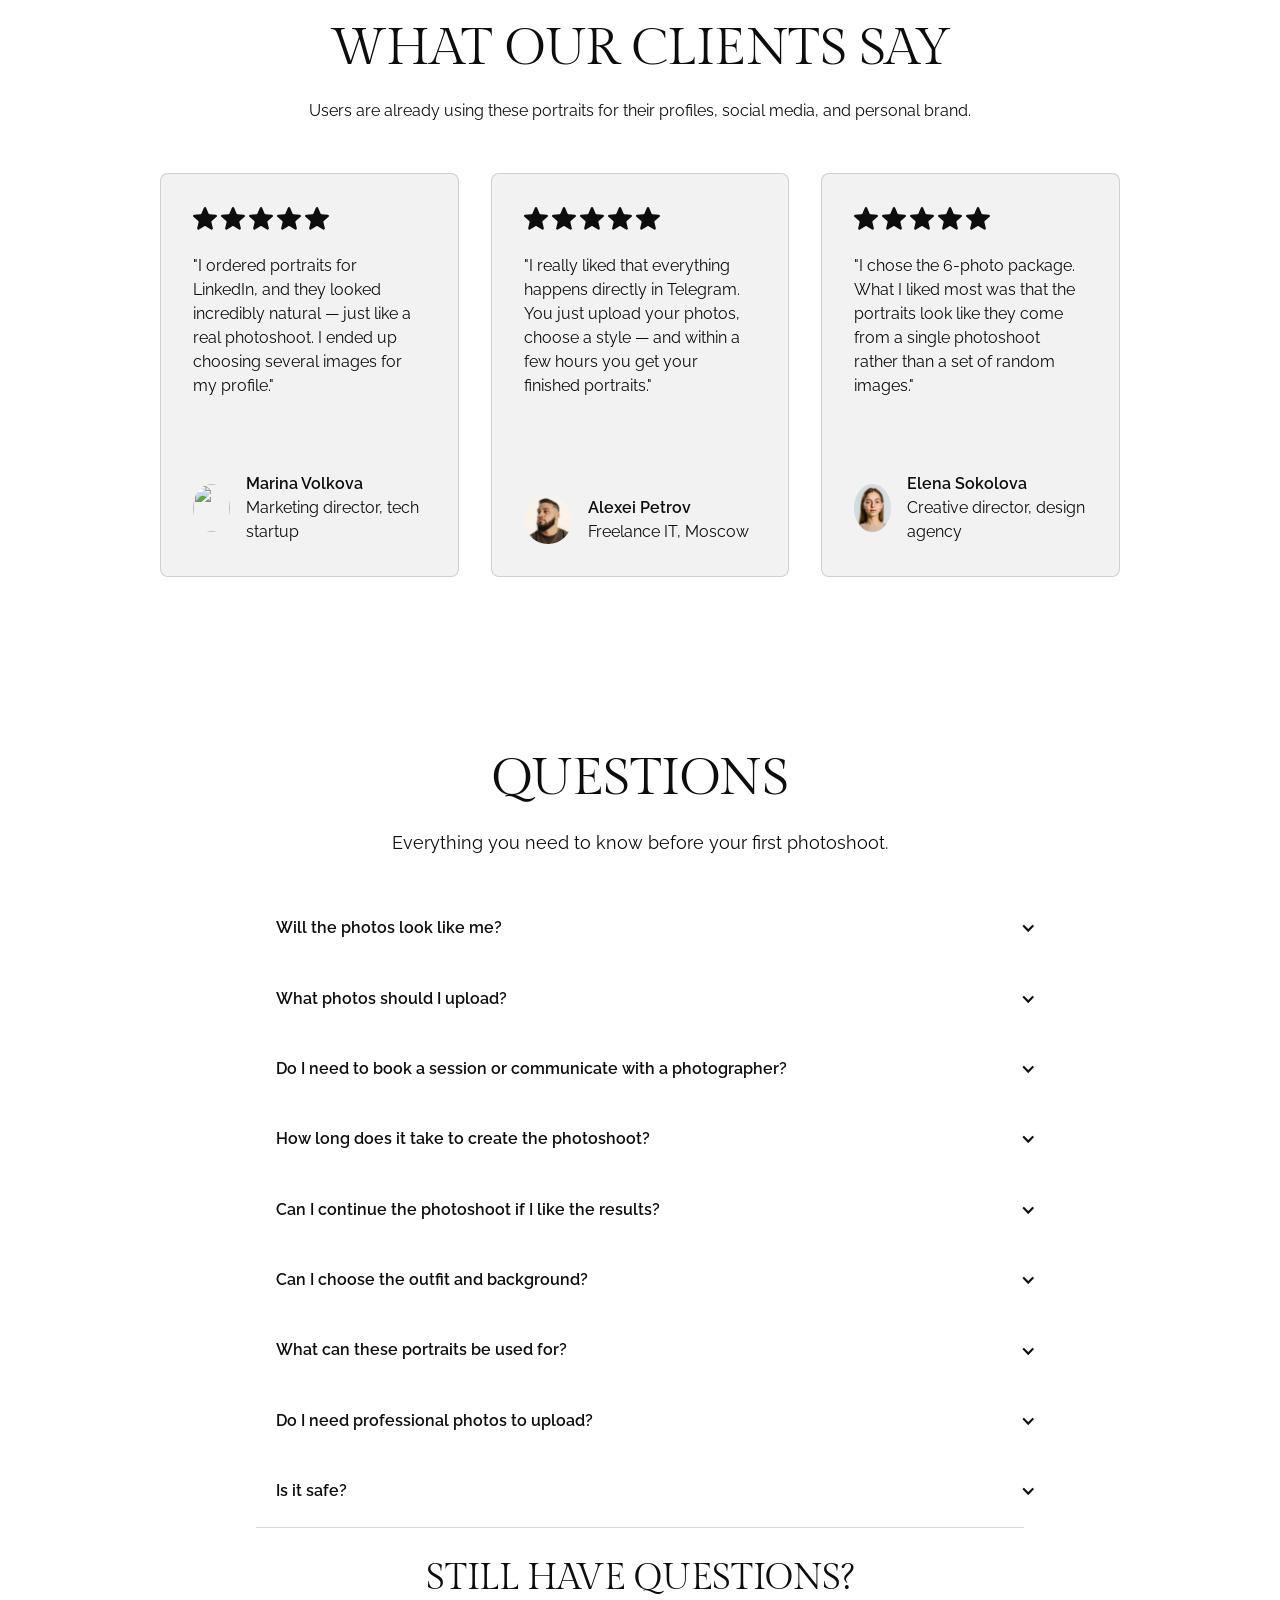
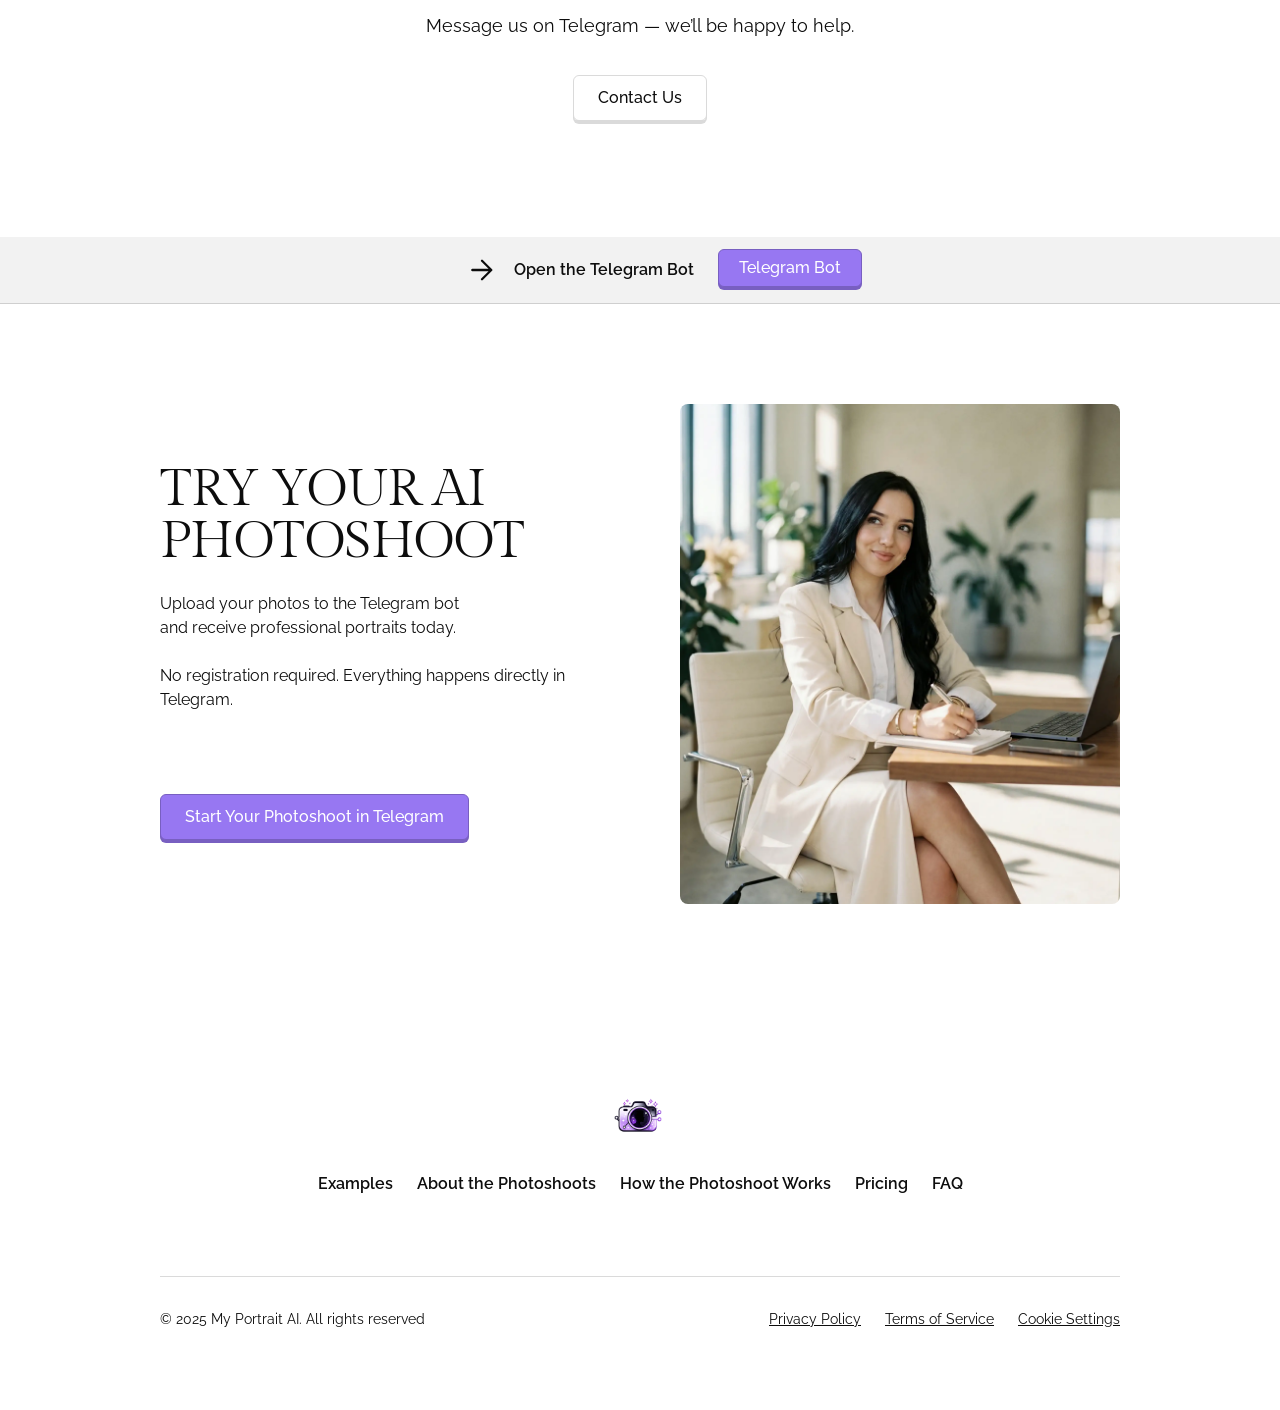
==== commit 2e1811bf: "Update promo banner placement and header language switch" ====
--- a/index.html
+++ b/index.html
@@ -382,6 +382,95 @@
               background-color: var(--color-scheme-1--text) !important;
               opacity: 1 !important;
             }
+
+            .lang-switch {
+              display: inline-flex;
+              align-items: center;
+              justify-content: center;
+              min-width: 3rem;
+              padding: 0.45rem 0.7rem;
+              border: 1px solid currentColor;
+              border-radius: 999px;
+              font-size: 0.8rem;
+              font-weight: 600;
+              line-height: 1;
+              text-decoration: none;
+              transition:
+                opacity 0.2s ease,
+                background-color 0.2s ease;
+            }
+
+            .lang-switch:hover {
+              opacity: 0.75;
+            }
+
+            .promo-banner {
+              display: flex;
+              align-items: center;
+              justify-content: space-between;
+              gap: 1.25rem;
+              max-width: 58rem;
+              padding: 1.25rem 1.5rem;
+              border: 1px solid rgba(42, 24, 16, 0.12);
+              border-radius: 1.5rem;
+              background: linear-gradient(135deg, #fff2e7 0%, #ffe0cc 100%);
+              box-shadow: 0 18px 40px rgba(94, 43, 18, 0.12);
+            }
+
+            .promo-banner_copy {
+              display: flex;
+              flex-direction: column;
+              gap: 0.55rem;
+              flex: 1;
+              max-width: 44rem;
+            }
+
+            .promo-banner_heading {
+              display: flex;
+              align-items: center;
+              gap: 0.75rem;
+              flex-wrap: wrap;
+            }
+
+            .promo-banner_badge {
+              display: inline-flex;
+              align-items: center;
+              gap: 0.45rem;
+              width: fit-content;
+              padding: 0.35rem 0.8rem;
+              border-radius: 999px;
+              background-color: rgba(255, 255, 255, 0.7);
+              color: #9a3d00;
+              font-size: 0.8rem;
+              font-weight: 700;
+              letter-spacing: 0.04em;
+              text-transform: uppercase;
+            }
+
+            .promo-banner_title {
+              font-size: 1.35rem;
+              font-weight: 700;
+              line-height: 1.2;
+              margin: 0;
+            }
+
+            .promo-banner_text {
+              font-size: 1rem;
+              line-height: 1.5;
+            }
+
+            @media screen and (max-width: 767px) {
+              .promo-banner {
+                align-items: flex-start;
+                flex-direction: column;
+              }
+
+              .promo-banner_heading {
+                align-items: flex-start;
+                flex-direction: column;
+                gap: 0.55rem;
+              }
+            }
           </style>
         </div>
       </div>
@@ -426,7 +515,13 @@
             class="navbar13_button-wrapper"
           >
             <a
-              href="https://t.me/myportrait_ai_bot"
+              href="./en/index.html"
+              class="lang-switch"
+              onclick="localStorage.setItem('site-lang', 'en')"
+              >EN</a
+            >
+            <a
+              href="https://t.me/photobai_bot"
               target="_blank"
               class="button is-small w-button"
               >Открыть бот в Telegram</a
@@ -479,7 +574,7 @@
               <div class="margin-top margin-medium">
                 <div class="button-group">
                   <a
-                    href="https://t.me/myportrait_ai_bot"
+                    href="https://t.me/photobai_bot"
                     target="_blank"
                     class="button w-button"
                     >Начать фотосессию в Telegram</a
@@ -837,6 +932,34 @@
             </div>
           </div>
         </header>
+        <section class="banner7_component">
+          <div class="padding-global">
+            <div class="banner7_content-wrapper">
+              <div class="promo-banner">
+                <div class="promo-banner_copy">
+                  <div class="promo-banner_heading">
+                    <div class="promo-banner_badge">🔥 Скоро</div>
+                    <div class="promo-banner_title">
+                      Каталожные фотосессии для брендов
+                    </div>
+                  </div>
+                  <div class="promo-banner_text">
+                    Готовим новый формат для брендов: каталожные съёмки для
+                    лукбуков, карточек товара и рекламных материалов.
+                  </div>
+                </div>
+                <div class="button-group">
+                  <a
+                    href="https://t.me/photobai_bot"
+                    target="_blank"
+                    class="button is-small w-button"
+                    >Узнать о запуске</a
+                  >
+                </div>
+              </div>
+            </div>
+          </div>
+        </section>
         <section class="section_gallery5">
           <div class="padding-global">
             <div class="container-large">
@@ -1022,7 +1145,7 @@
                 </div>
                 <div class="button-group">
                   <a
-                    href="https://t.me/myportrait_ai_bot"
+                    href="https://t.me/photobai_bot"
                     target="_blank"
                     class="button is-small w-button"
                     >Начать фотосессию в Telegram</a
@@ -1218,7 +1341,7 @@
                           <div class="margin-top margin-medium">
                             <div class="button-group">
                               <a
-                                href="https://t.me/myportrait_ai_bot"
+                                href="https://t.me/photobai_bot"
                                 target="_blank"
                                 class="button w-button"
                                 >Начать фотосессию</a
@@ -1261,7 +1384,7 @@
                   </div>
                   <div class="button-group">
                     <a
-                      href="https://t.me/myportrait_ai_bot"
+                      href="https://t.me/photobai_bot"
                       target="_blank"
                       class="button is-small w-button"
                       >Начать фотосессию в Telegram</a
@@ -1323,7 +1446,7 @@
                       <div class="margin-top margin-medium">
                         <div class="button-group">
                           <a
-                            href="https://t.me/myportrait_ai_bot"
+                            href="https://t.me/photobai_bot"
                             target="_blank"
                             class="button w-button"
                             >Начать фотосессию</a
@@ -1363,7 +1486,7 @@
                 </div>
                 <div class="button-group">
                   <a
-                    href="https://t.me/myportrait_ai_bot"
+                    href="https://t.me/photobai_bot"
                     target="_blank"
                     class="button is-small w-button"
                     >Начать фотосессию в Telegram</a
@@ -1589,7 +1712,7 @@
                 </div>
                 <div class="button-group">
                   <a
-                    href="https://t.me/myportrait_ai_bot"
+                    href="https://t.me/photobai_bot"
                     target="_blank"
                     class="button is-small w-button"
                     >Telegram Bot</a
@@ -1737,7 +1860,7 @@
                       </div>
                       <div class="margin-top margin-medium">
                         <a
-                          href="https://t.me/myportrait_ai_bot"
+                          href="https://t.me/photobai_bot"
                           target="_blank"
                           class="button w-button"
                           >Попробовать</a
@@ -1852,7 +1975,7 @@
                       </div>
                       <div class="margin-top margin-medium">
                         <a
-                          href="https://t.me/myportrait_ai_bot"
+                          href="https://t.me/photobai_bot"
                           target="_blank"
                           class="button w-button"
                           >Выбрать пакет</a
@@ -1970,7 +2093,7 @@
                       </div>
                       <div class="margin-top margin-medium">
                         <a
-                          href="https://t.me/myportrait_ai_bot"
+                          href="https://t.me/photobai_bot"
                           target="_blank"
                           class="button w-button"
                           >Выбрать пакет</a
@@ -2088,7 +2211,7 @@
                       </div>
                       <div class="margin-top margin-medium">
                         <a
-                          href="https://t.me/myportrait_ai_bot"
+                          href="https://t.me/photobai_bot"
                           target="_blank"
                           class="button w-button"
                           >Начать фотосессию</a
@@ -2128,7 +2251,7 @@
                 </div>
                 <div class="button-group">
                   <a
-                    href="https://t.me/myportrait_ai_bot"
+                    href="https://t.me/photobai_bot"
                     target="_blank"
                     class="button is-small w-button"
                     >Открыть бот в Telegram</a
@@ -2855,7 +2978,7 @@
                           <div class="margin-top margin-medium">
                             <div class="button-group is-center">
                               <a
-                                href="https://t.me/myportrait_ai_bot"
+                                href="https://t.me/photobai_bot"
                                 class="button-2 is-secondary w-button"
                                 >Написать</a
                               >
@@ -2894,7 +3017,7 @@
                 </div>
                 <div class="button-group">
                   <a
-                    href="https://t.me/myportrait_ai_bot"
+                    href="https://t.me/photobai_bot"
                     target="_blank"
                     class="button is-small w-button"
                     >Telegram Bot</a
@@ -2924,7 +3047,7 @@
                       <div class="margin-top margin-medium">
                         <div class="button-group">
                           <a
-                            href="https://t.me/myportrait_ai_bot"
+                            href="https://t.me/photobai_bot"
                             target="_blank"
                             class="button w-button"
                             >Начать фотосессию в Telegram</a
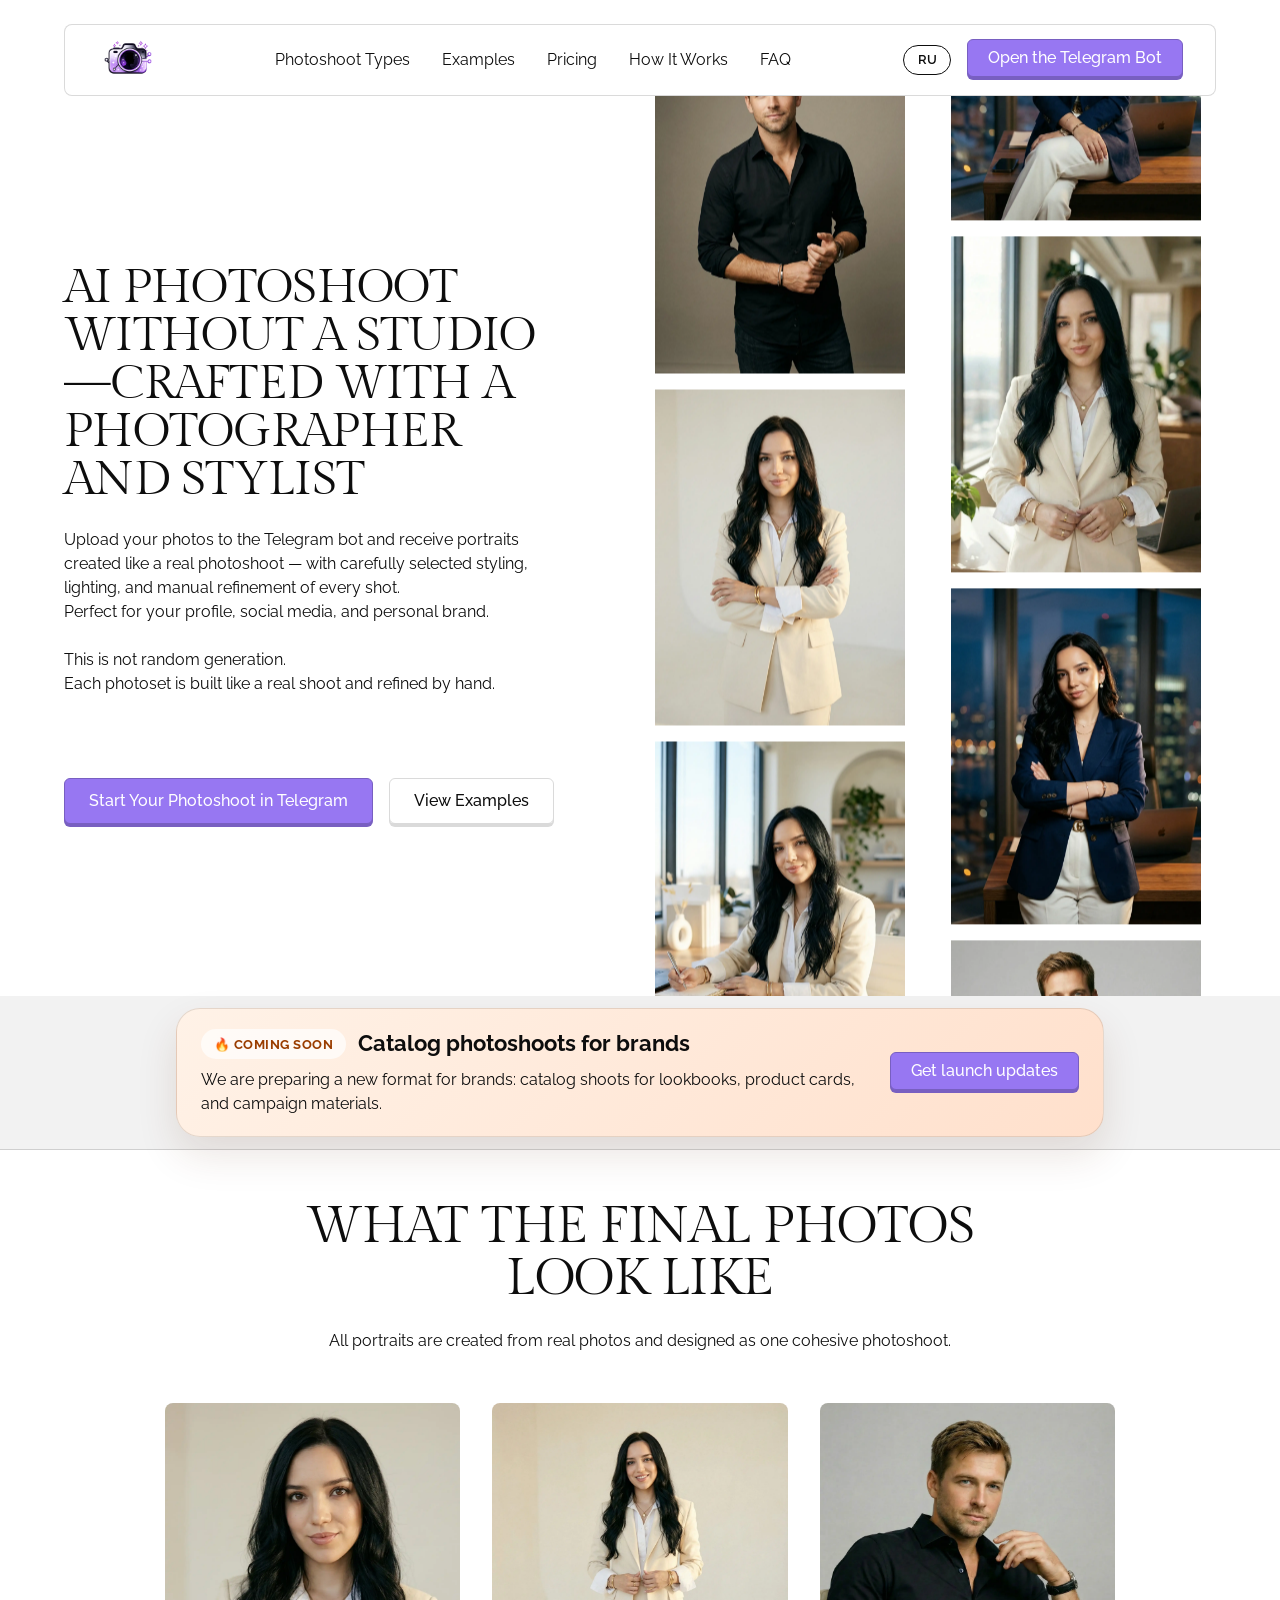
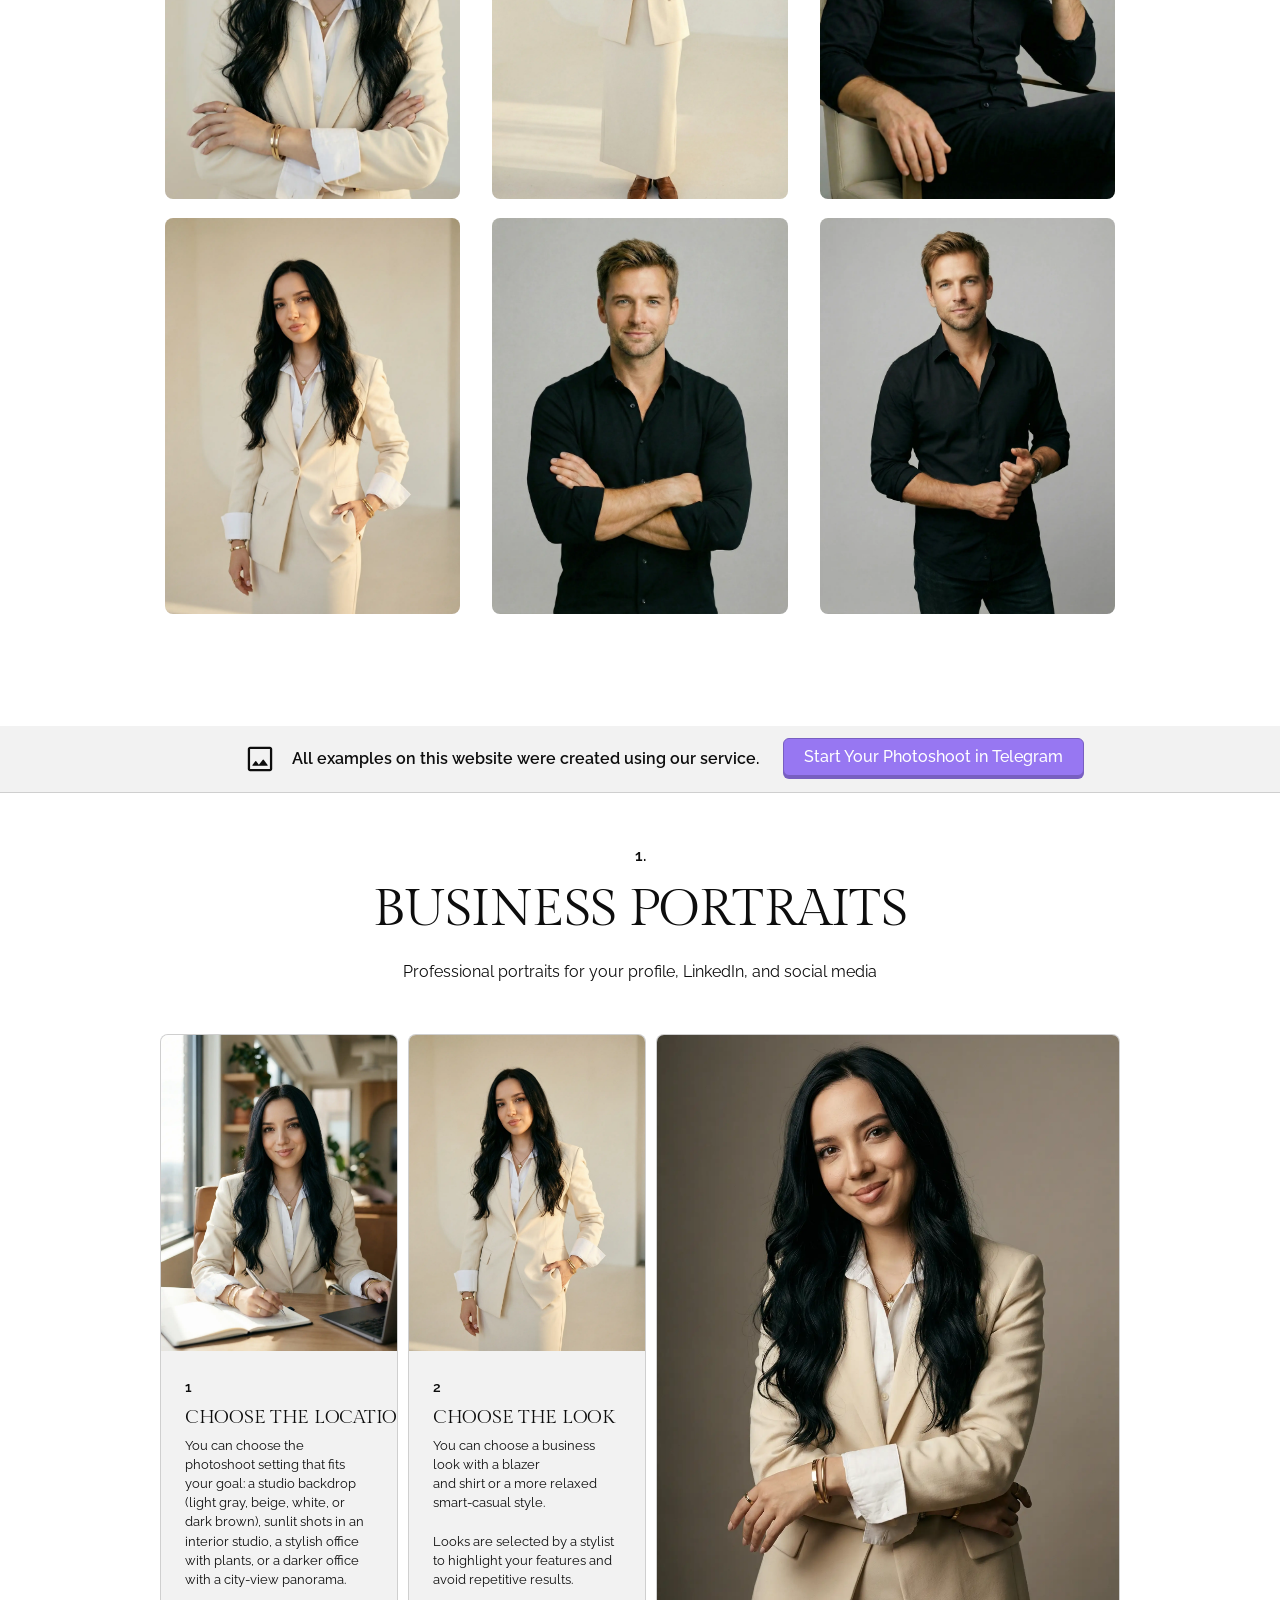
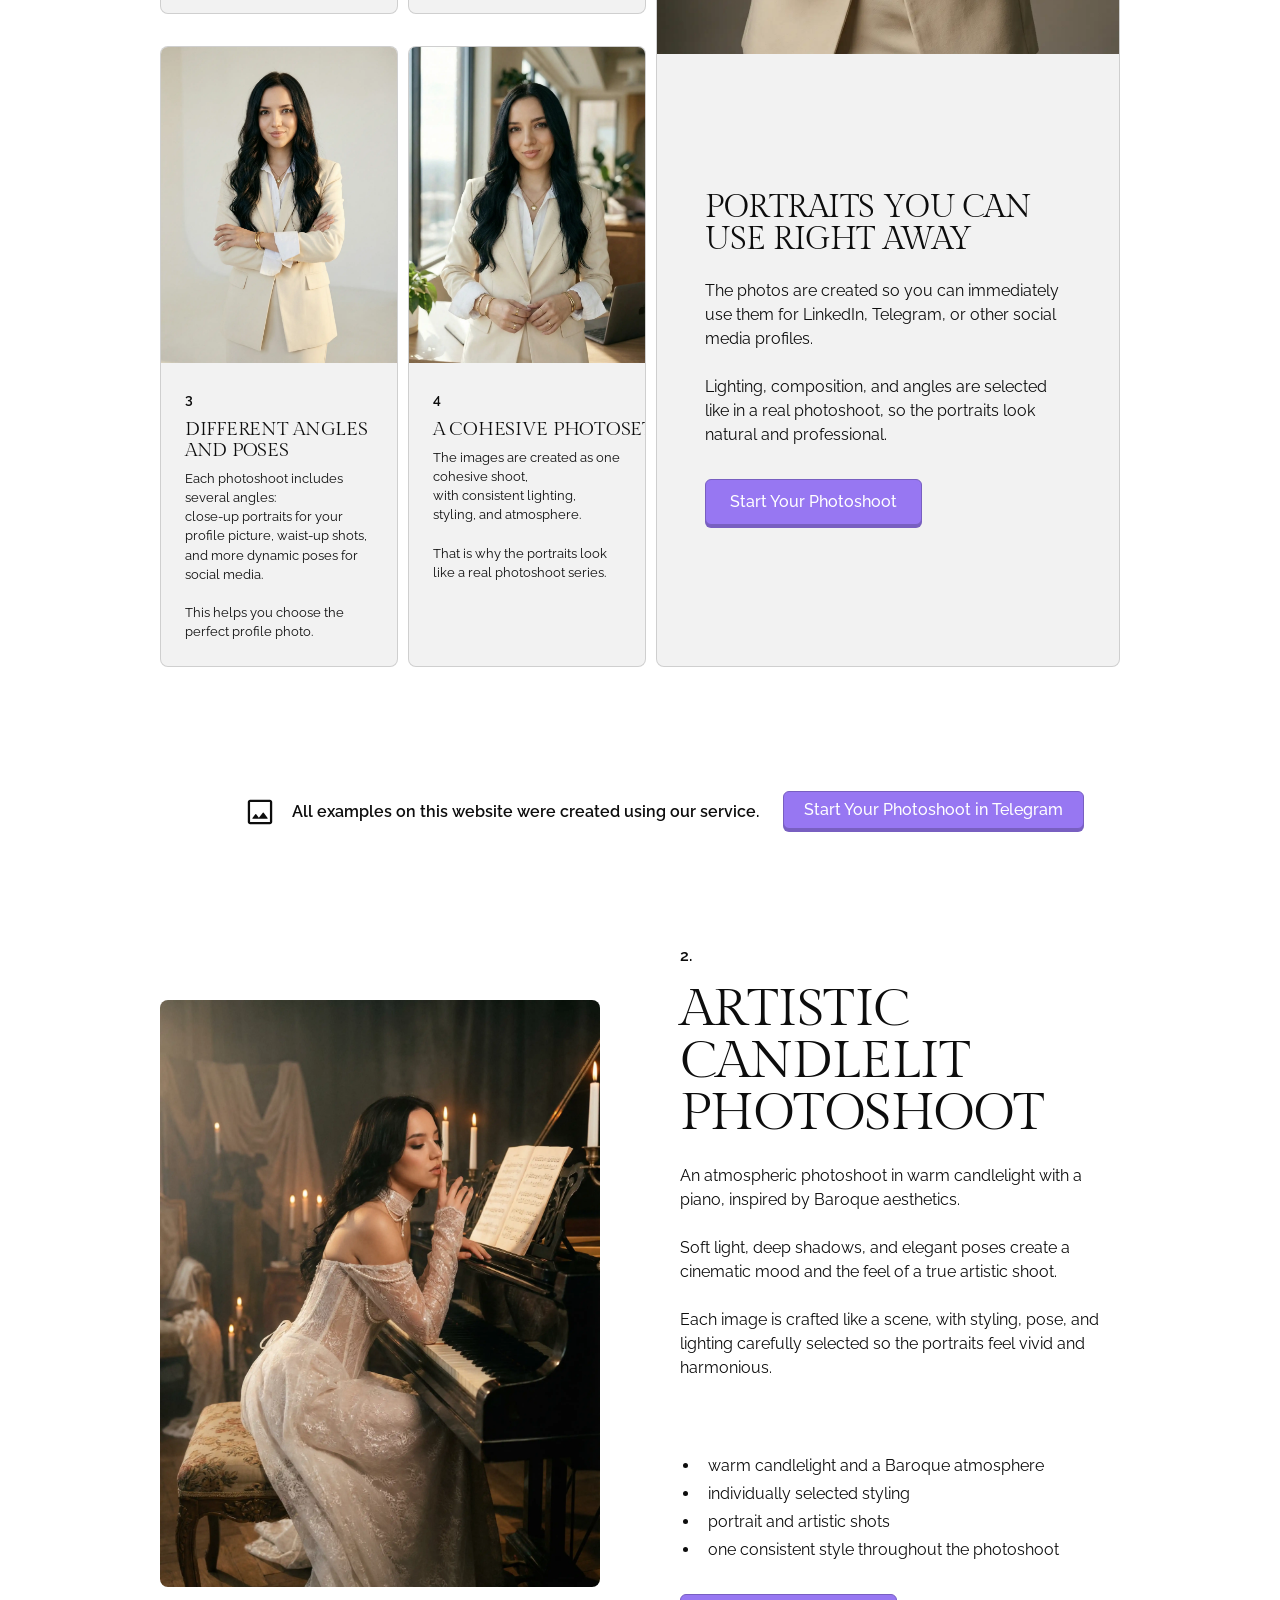
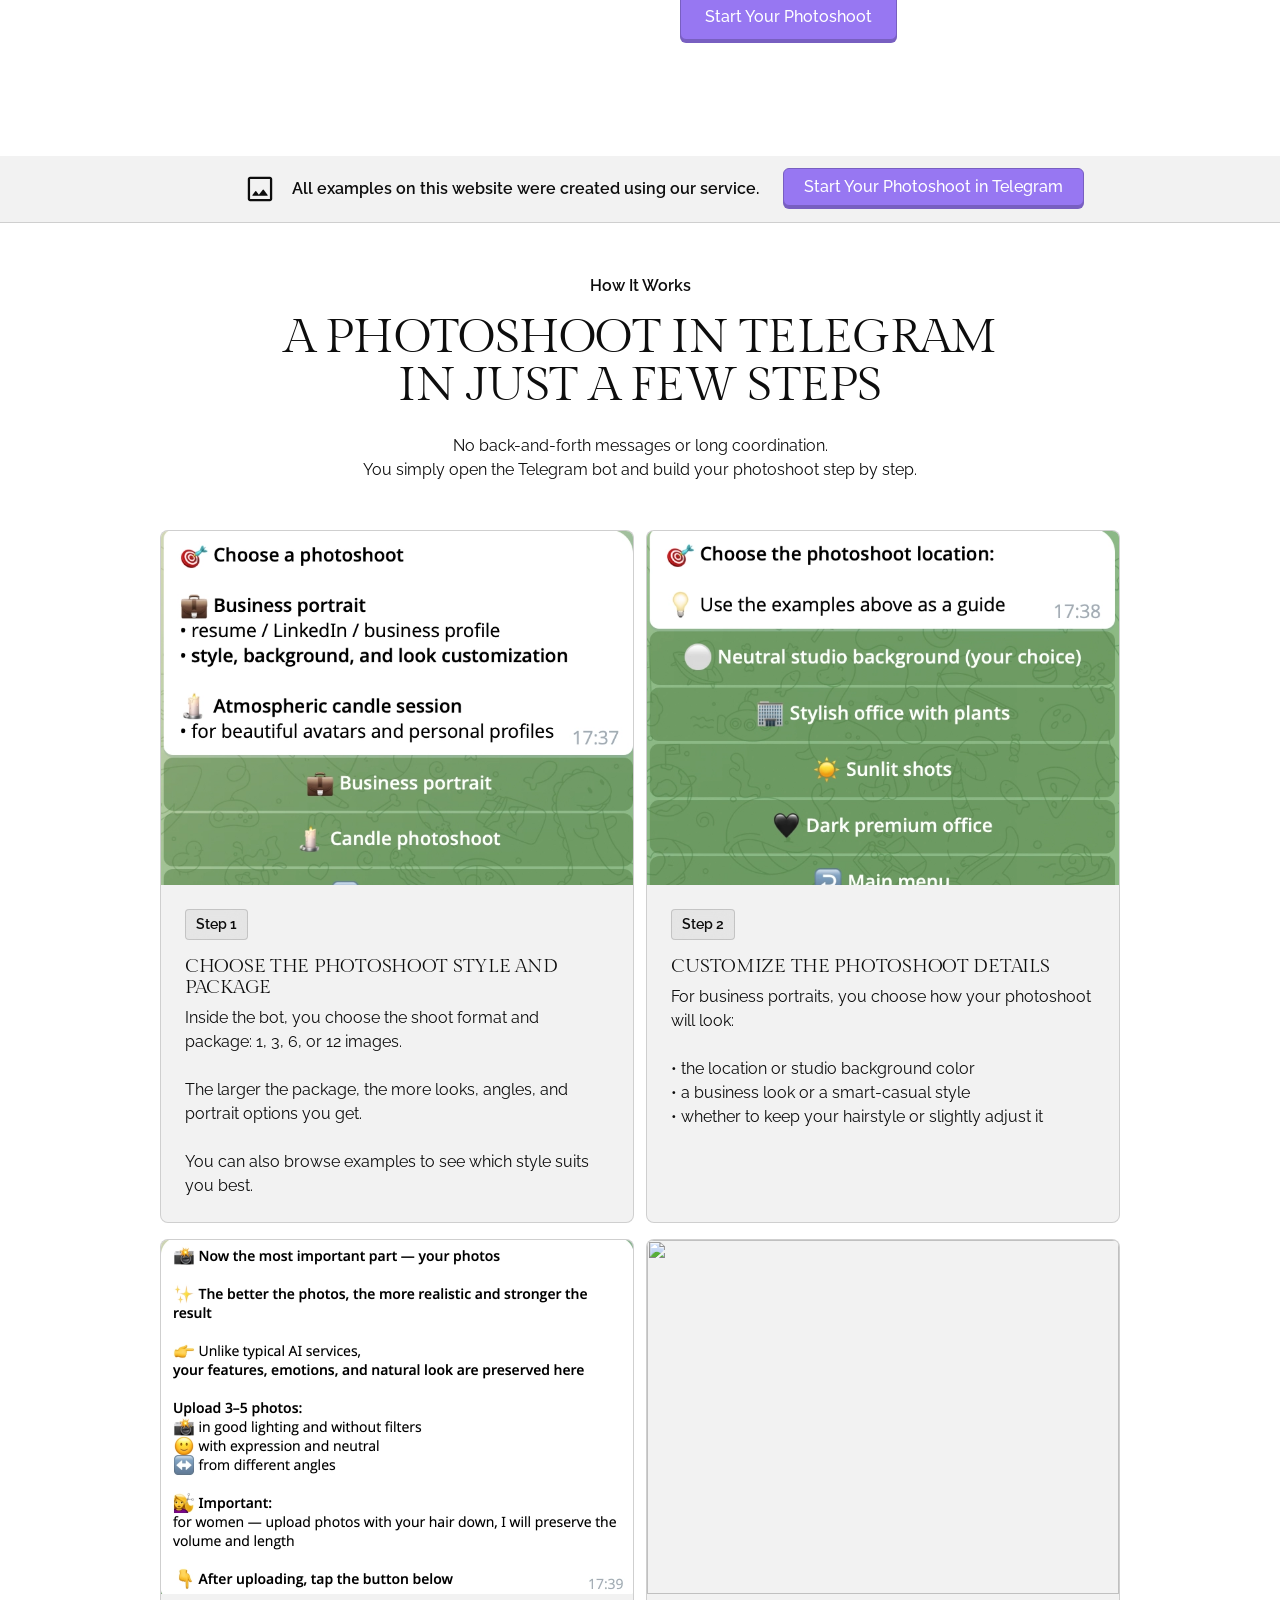
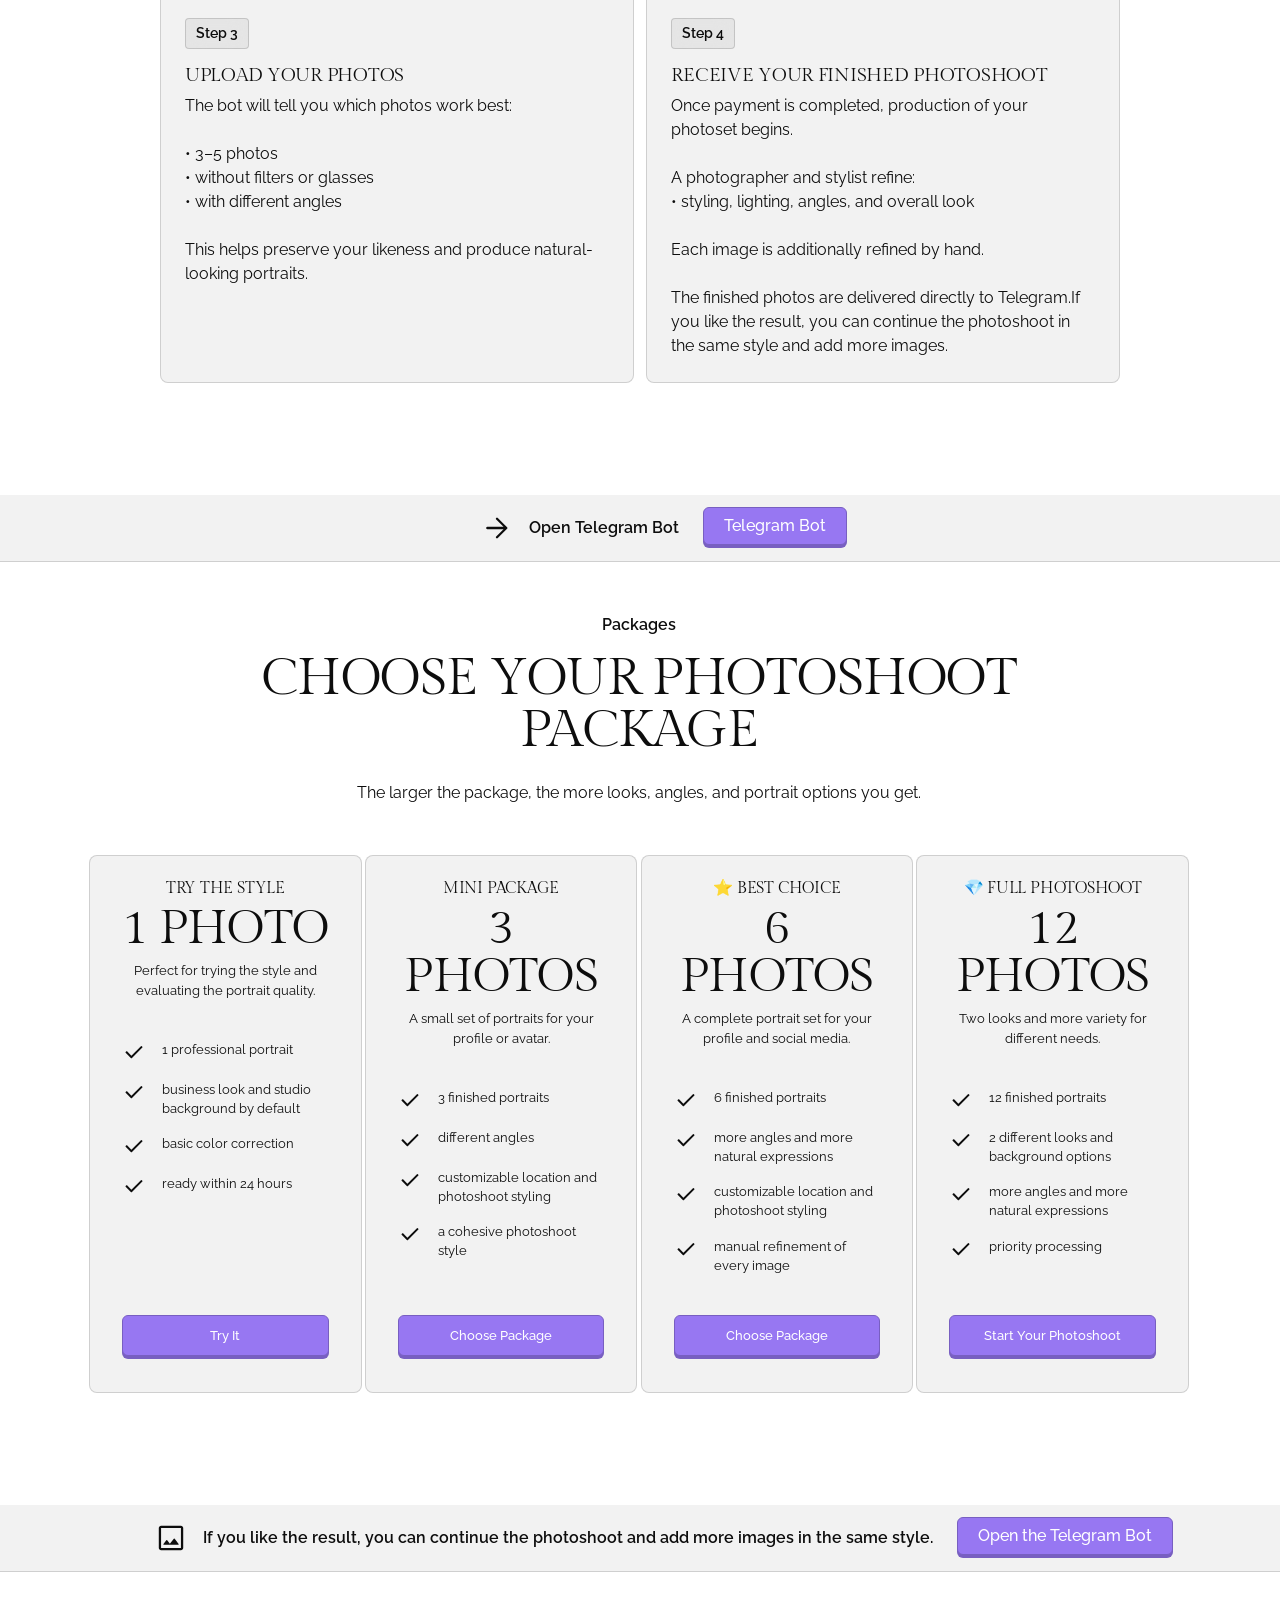
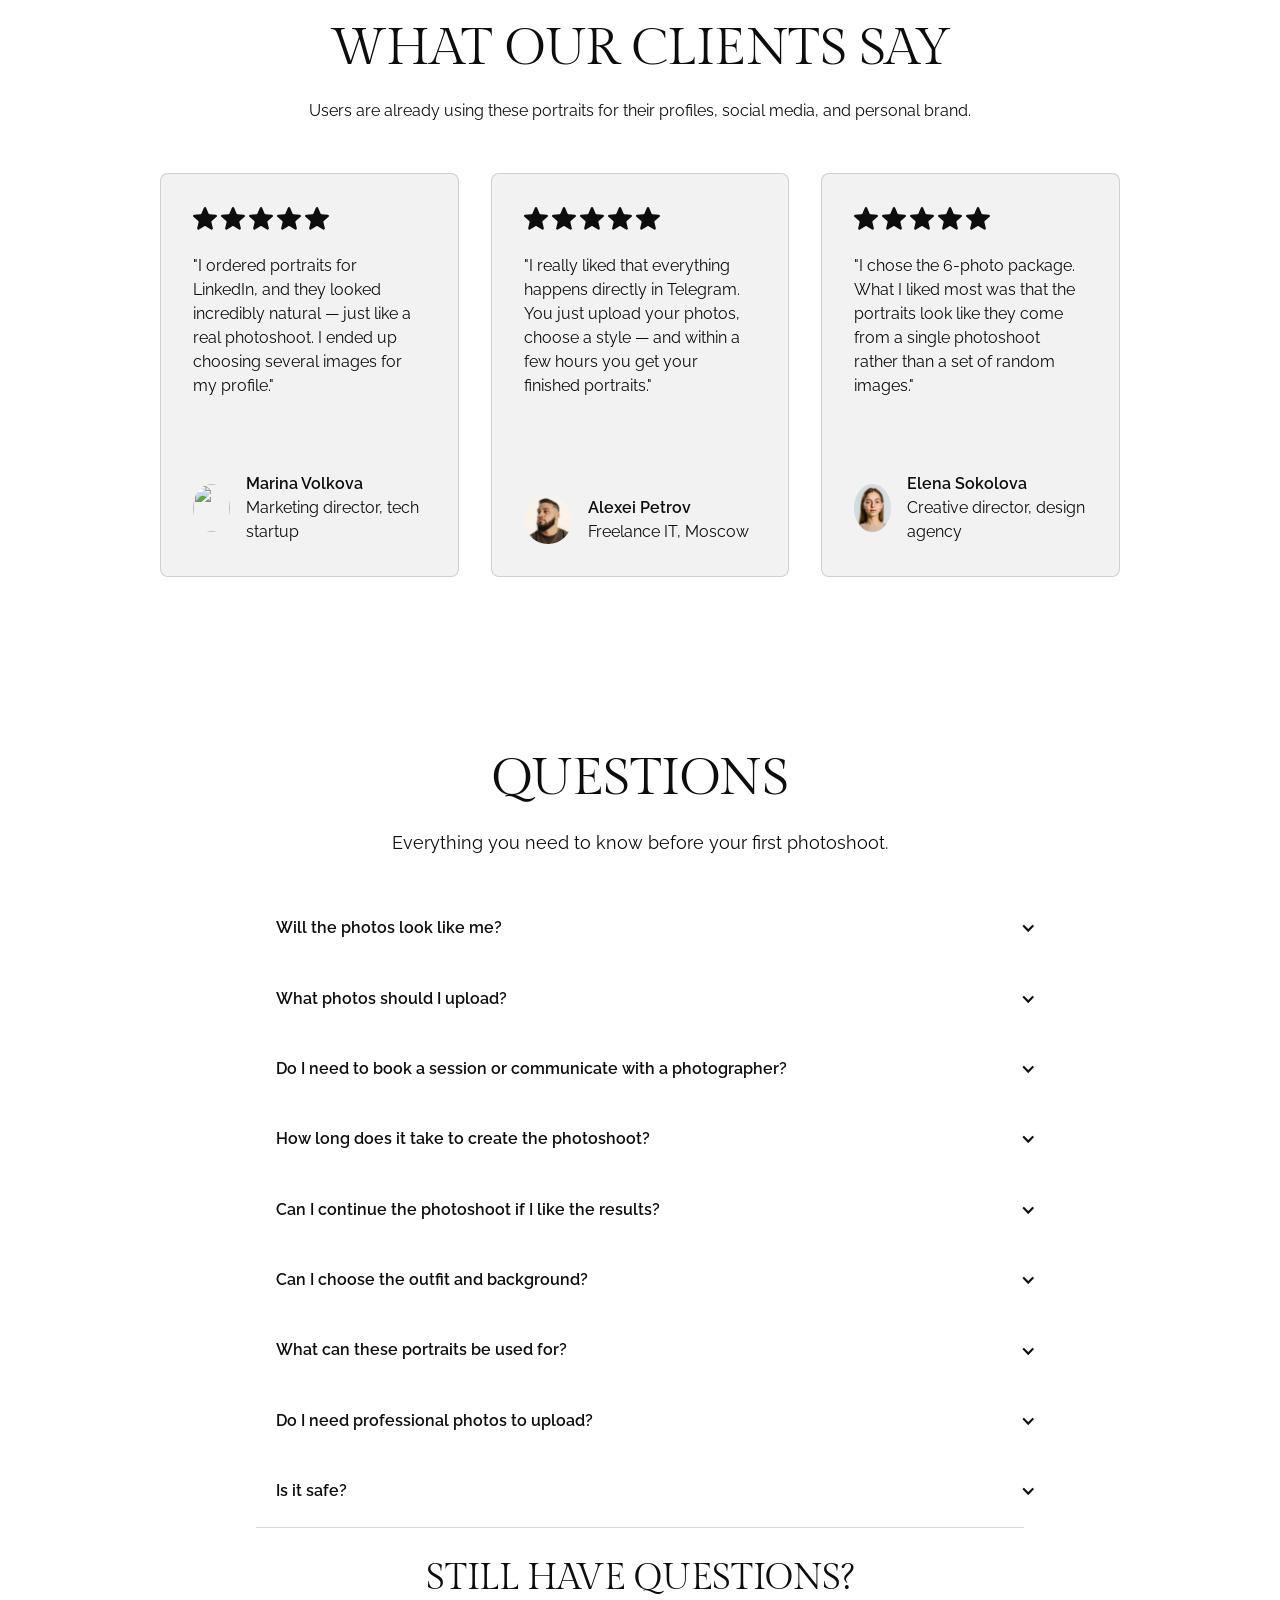
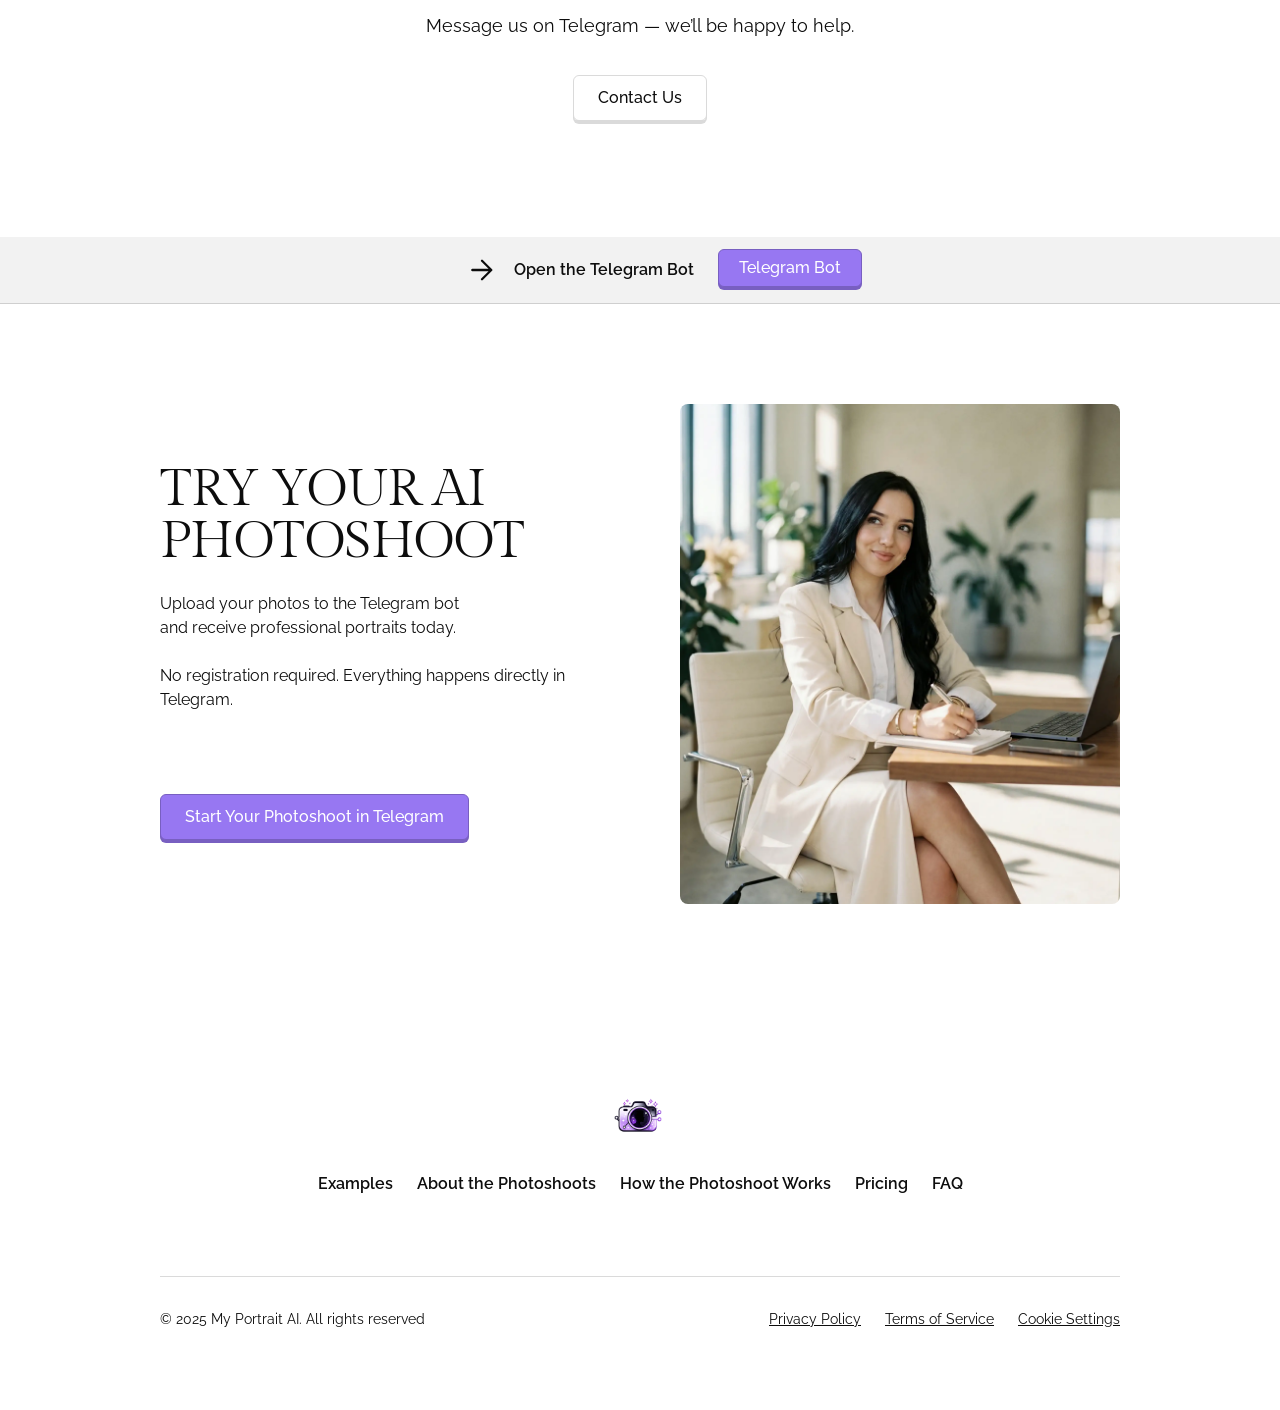
==== commit 4dced60d: "Update site favicons" ====
--- a/index.html
+++ b/index.html
@@ -68,8 +68,18 @@
             (n.className += t + "touch"));
       })(window, document);
     </script>
-    <link href="icon.png" rel="shortcut icon" type="image/png" />
-    <link href="icon.png" rel="apple-touch-icon" type="image/png" />
+    <link
+      href="./assets/favicon-32.png"
+      rel="icon"
+      sizes="32x32"
+      type="image/png"
+    />
+    <link
+      href="./assets/apple-touch-icon.png"
+      rel="apple-touch-icon"
+      sizes="180x180"
+      type="image/png"
+    />
     <!-- Keep this css code to improve the font quality-->
     <style>
       * {
